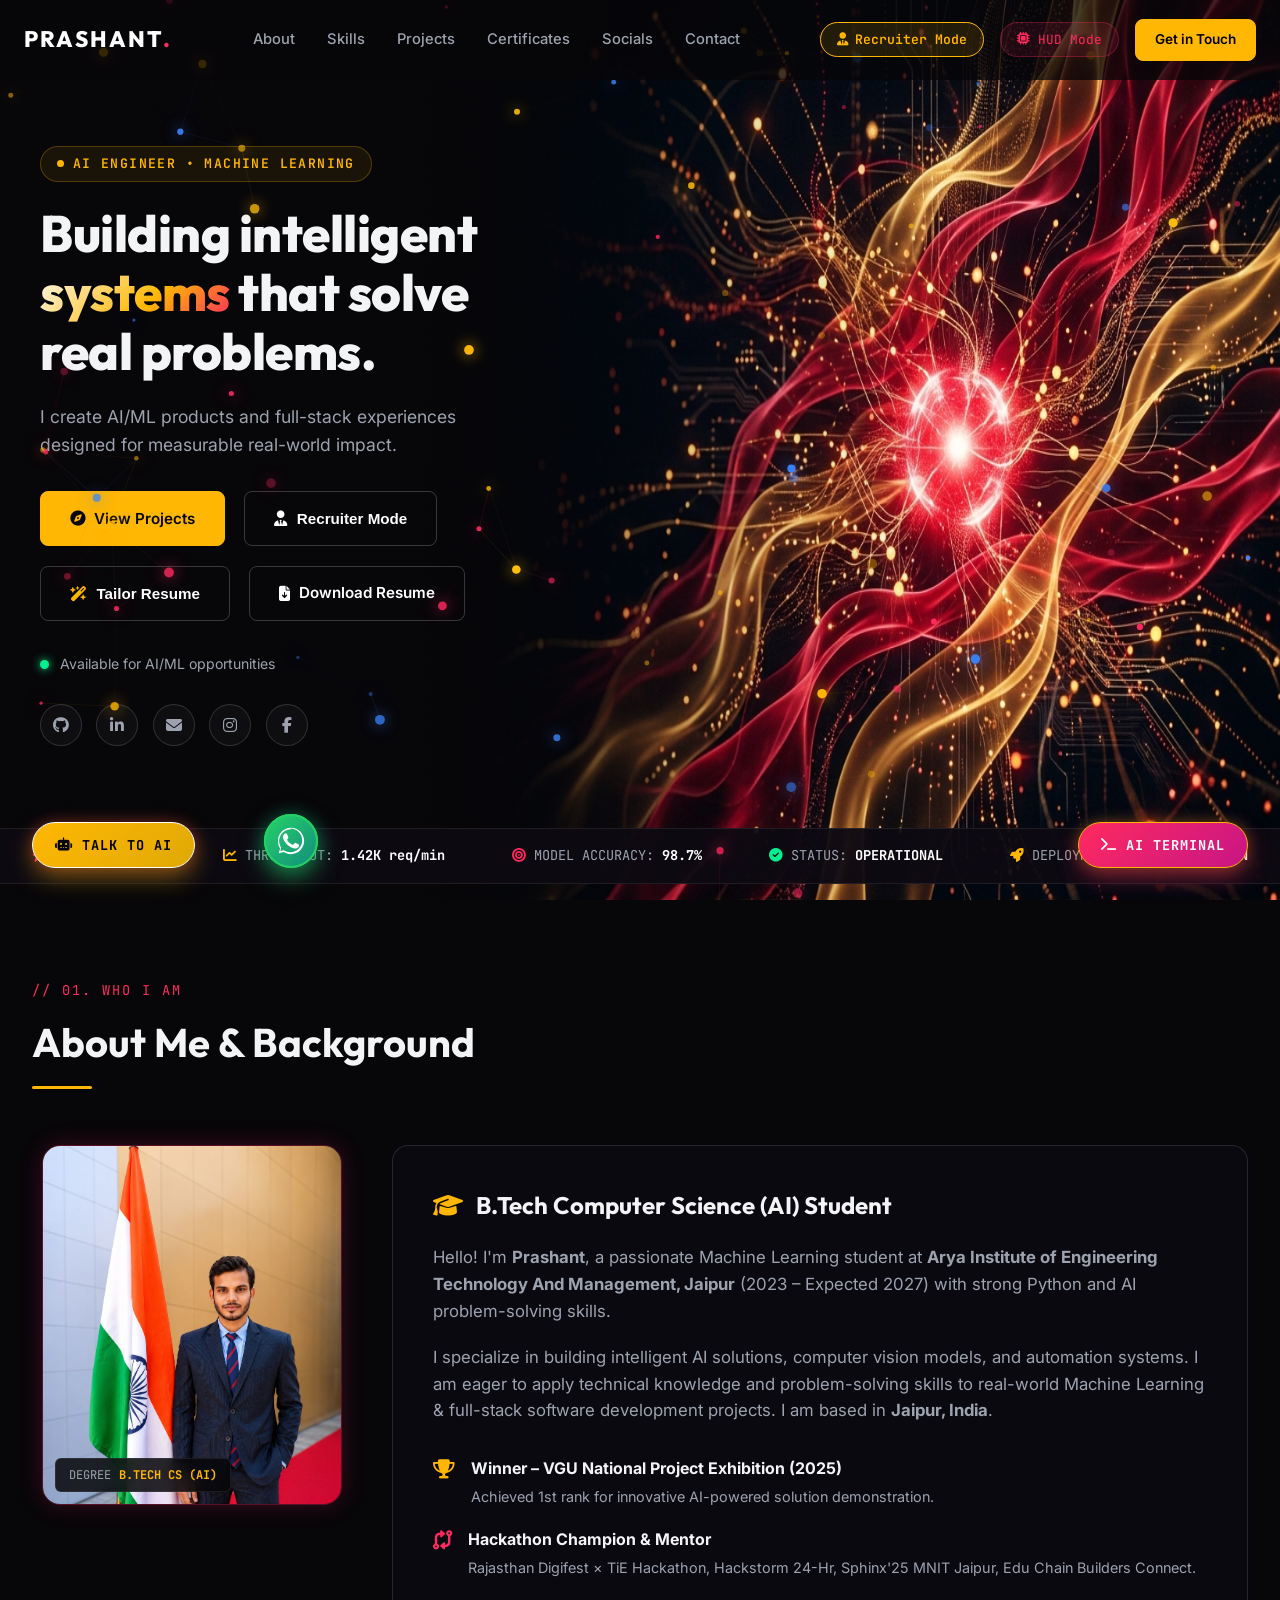
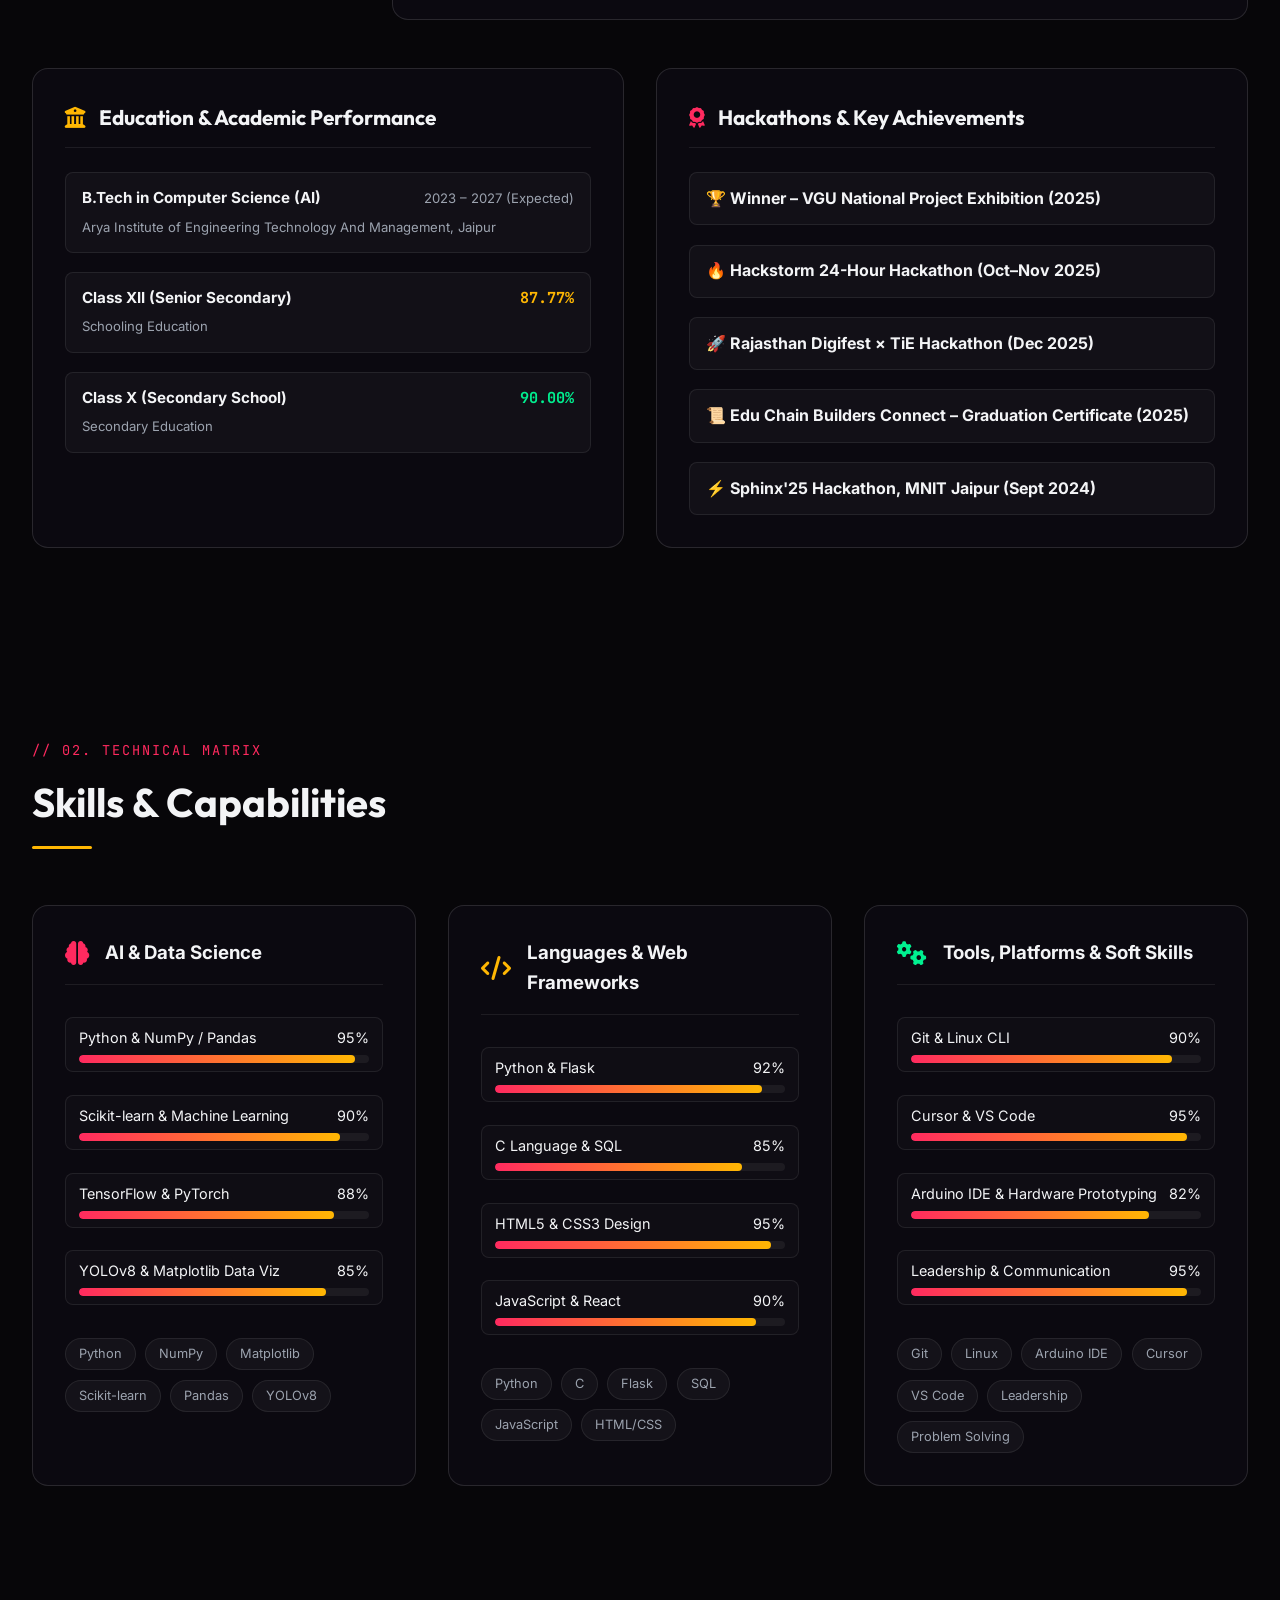
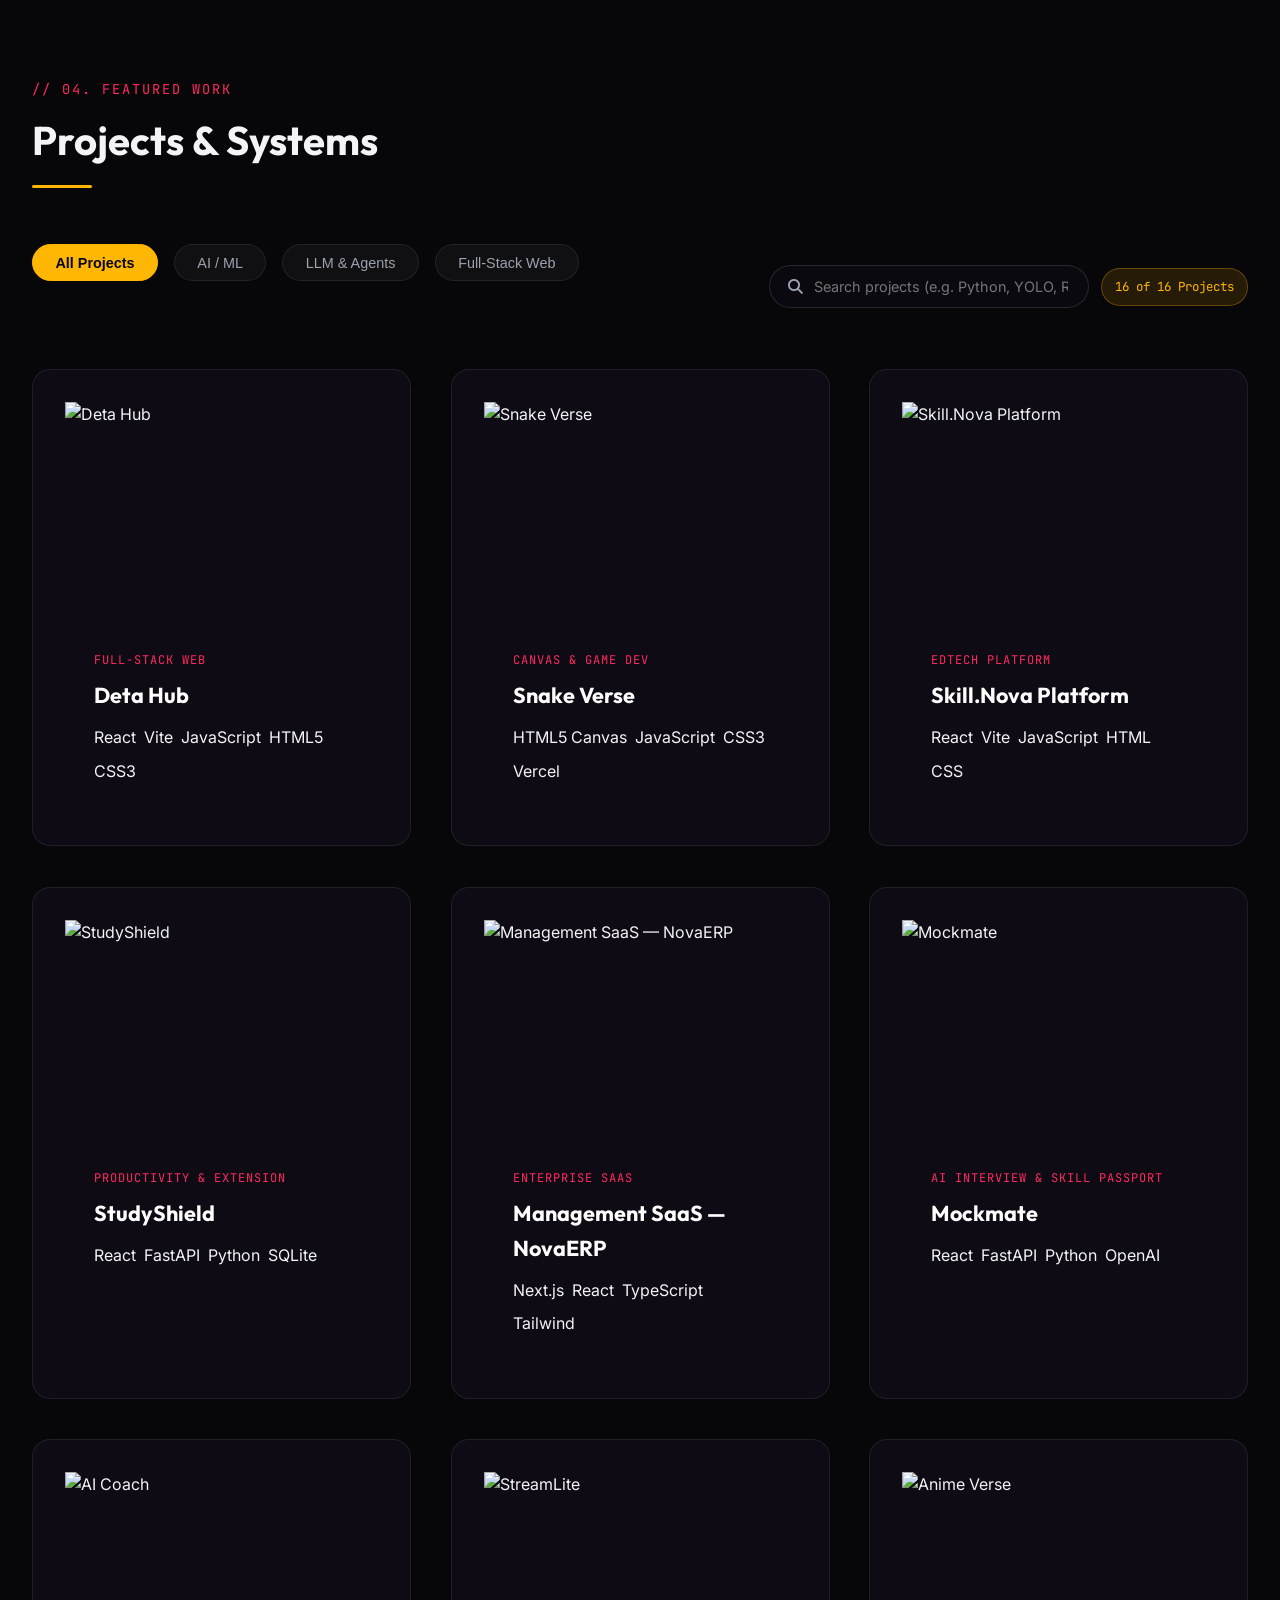
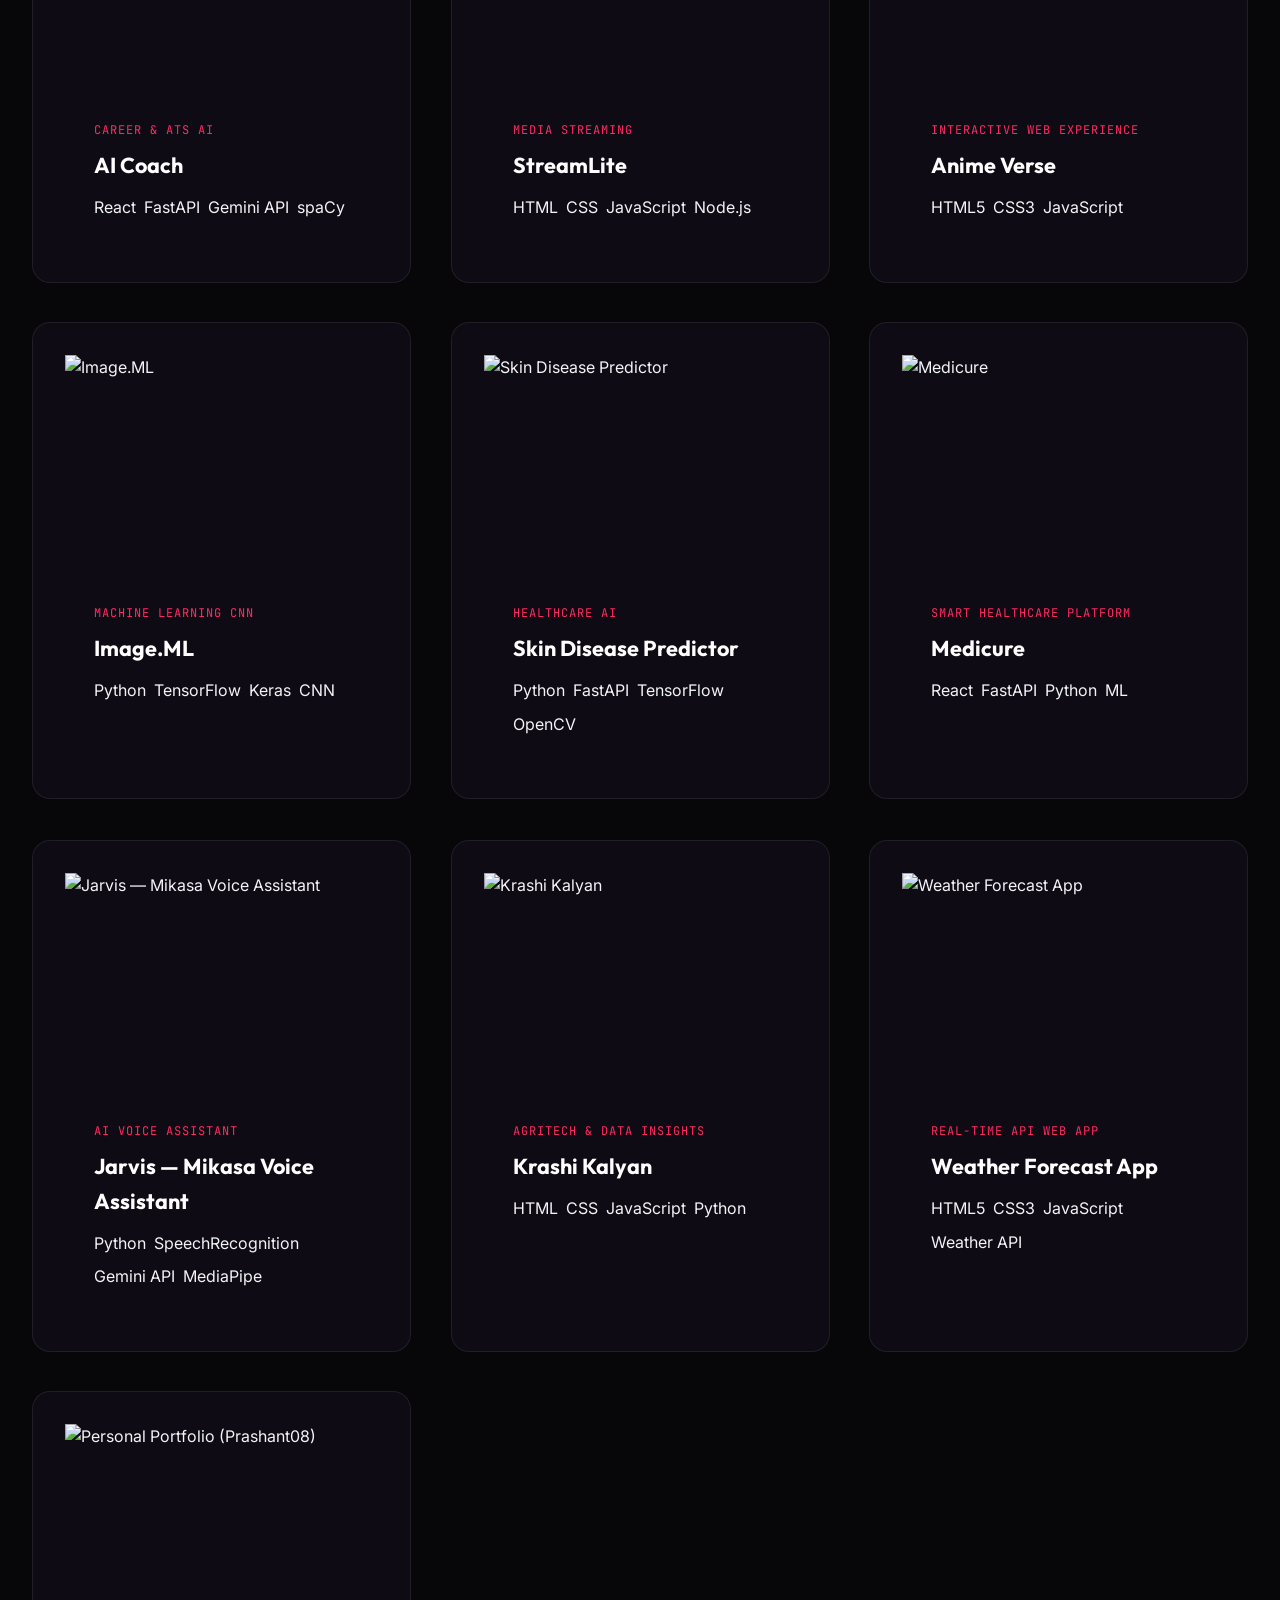
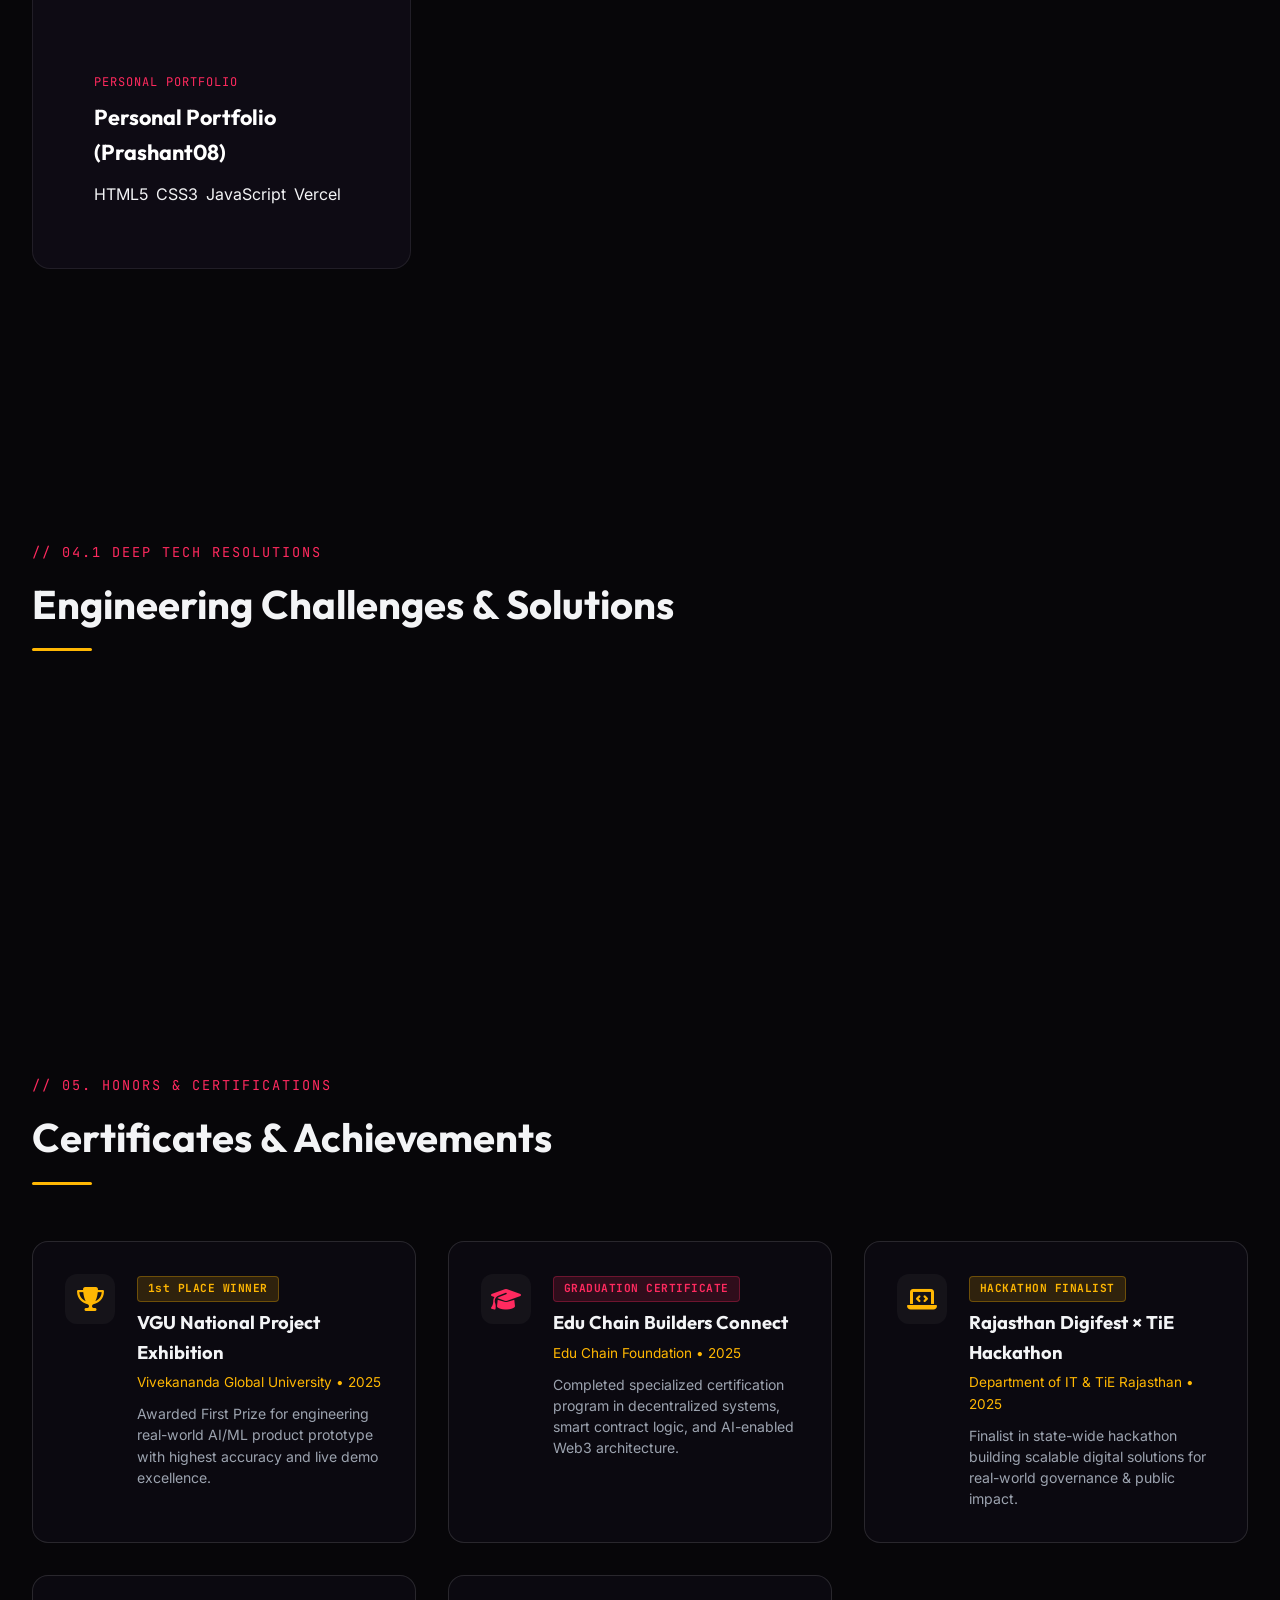
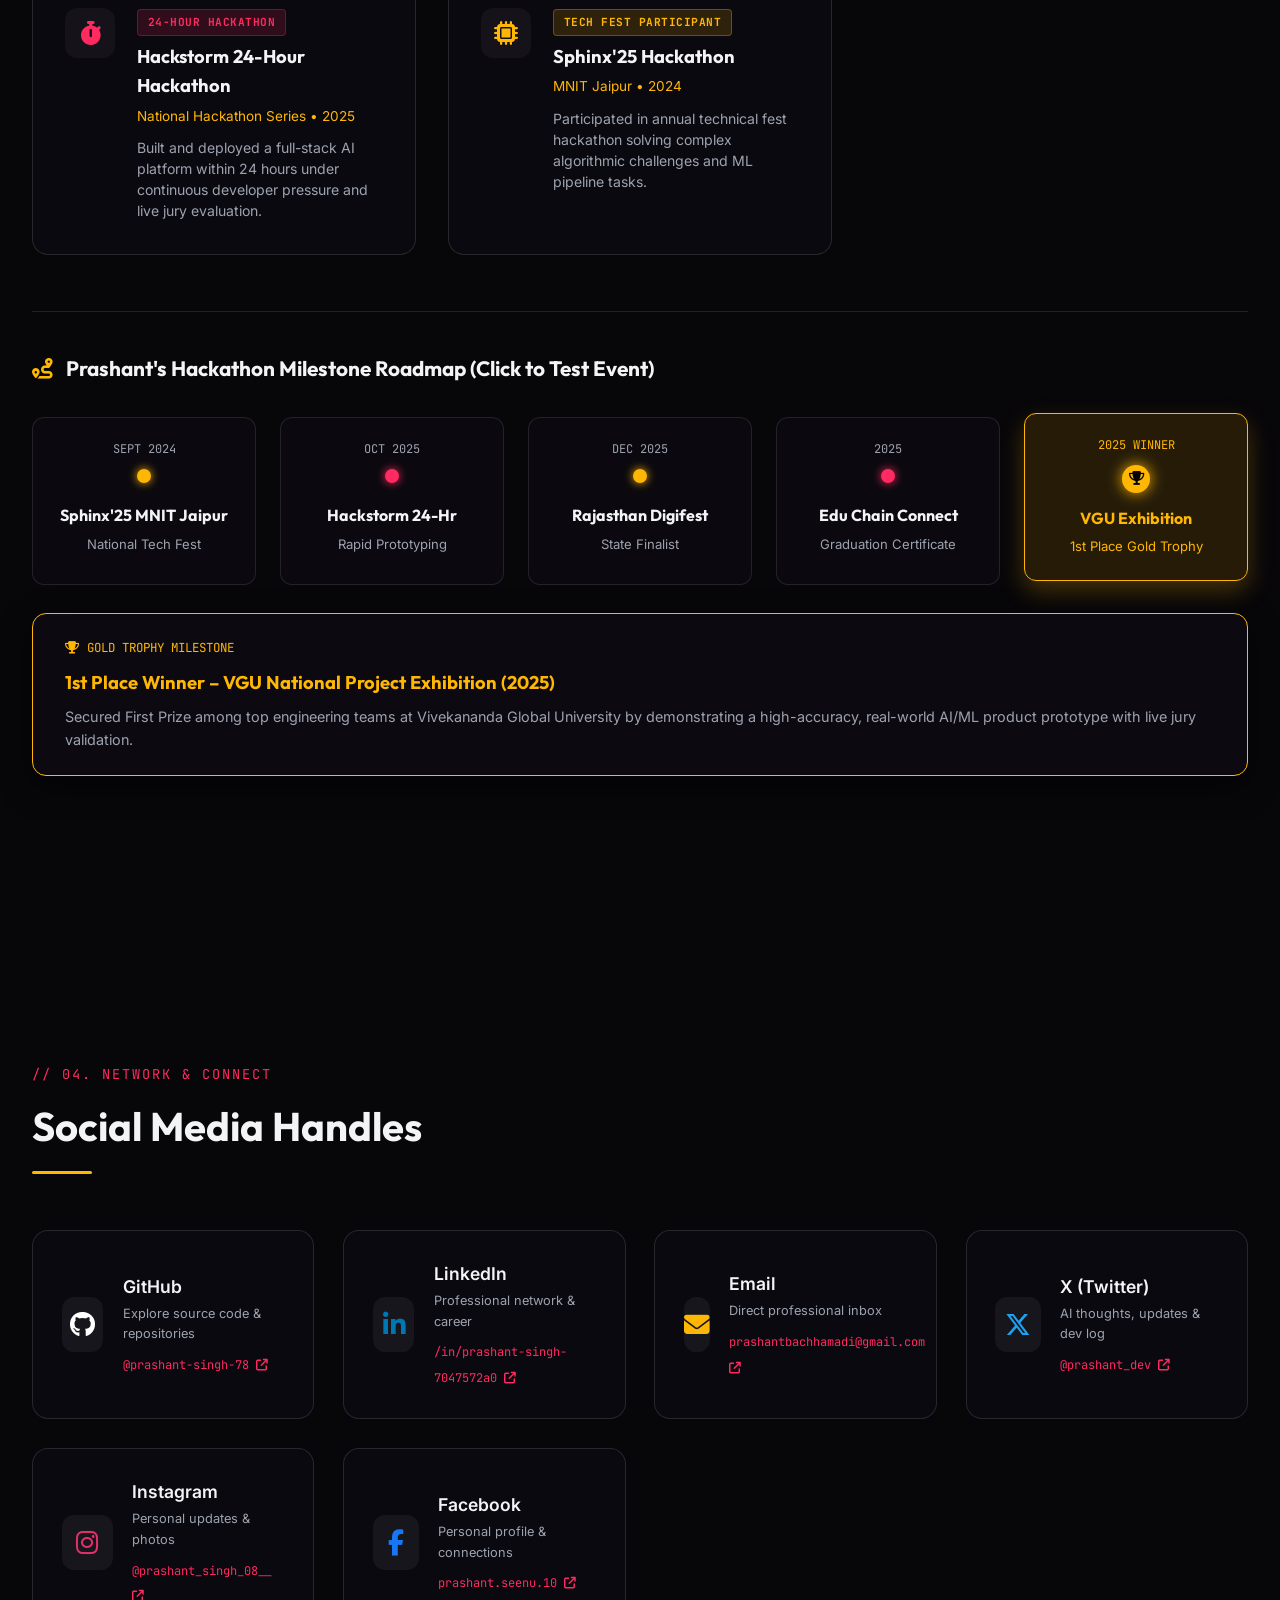
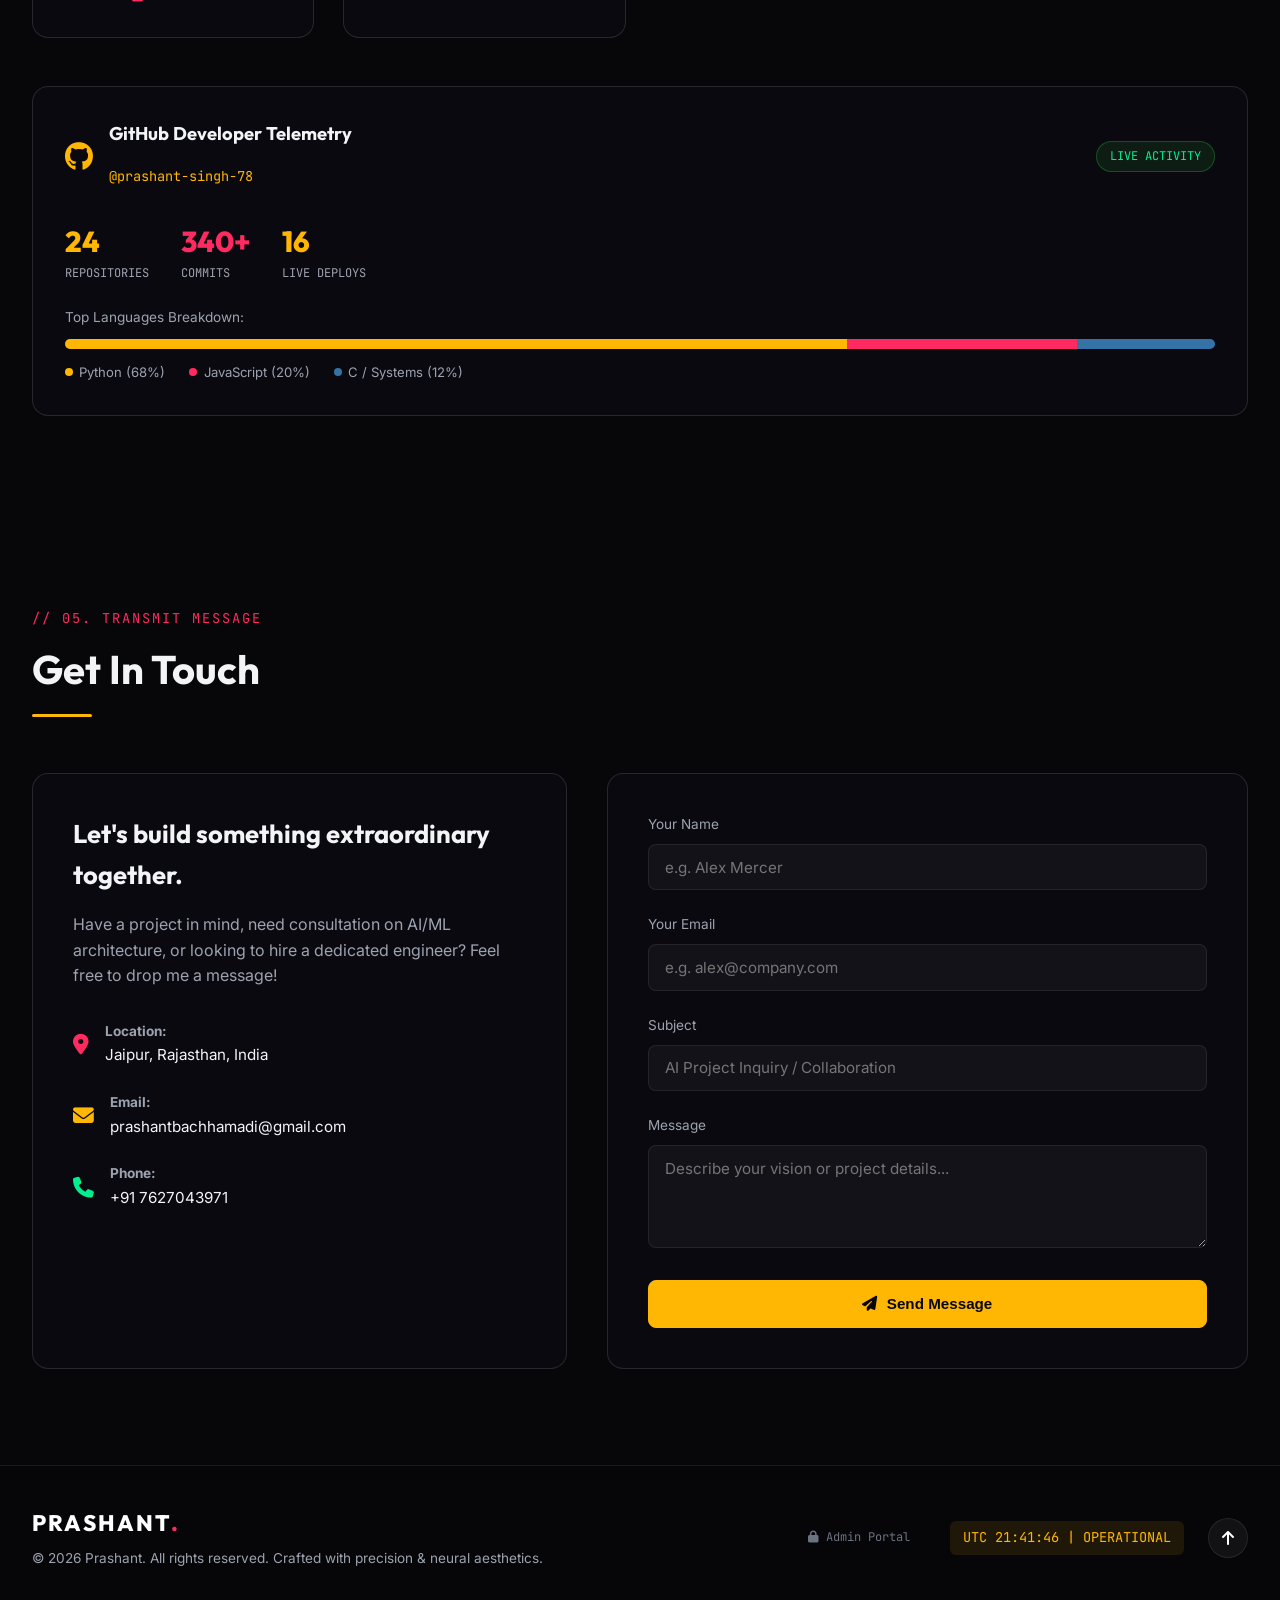
==== index.html @ 3cba3956 "docs: update Recruiter Mode disclaimer notice text to professional English" ====
<!DOCTYPE html>
<html lang="en">
<head>
    <meta charset="UTF-8">
    <meta name="viewport" content="width=device-width, initial-scale=1.0">
    <title>PRASHANT. | AI Engineer & Machine Learning Portfolio</title>
    <meta name="description" content="Portfolio of Prashant - AI Engineer and Machine Learning Specialist building intelligent systems, full-stack experiences, and real-world AI applications.">
    
    <!-- Google Fonts -->
    <link rel="preconnect" href="https://fonts.googleapis.com">
    <link rel="preconnect" href="https://fonts.gstatic.com" crossorigin>
    <link href="https://fonts.googleapis.com/css2?family=Inter:wght@300;400;500;600;700&family=JetBrains+Mono:wght@400;500;600;700&family=Outfit:wght@400;500;600;700;800;900&display=swap" rel="stylesheet">
    
    <!-- FontAwesome Icons -->
    <link rel="stylesheet" href="https://cdnjs.cloudflare.com/ajax/libs/font-awesome/6.5.1/css/all.min.css">
    
    <!-- Stylesheet -->
    <link rel="stylesheet" href="style.css">

    <!-- EmailJS Official Browser SDK -->
    <script type="text/javascript" src="https://cdn.jsdelivr.net/npm/@emailjs/browser@4/dist/email.min.js"></script>
    <script type="text/javascript">
        (function() {
            if (typeof emailjs !== 'undefined') {
                emailjs.init({
                    publicKey: "HuWlWN7_jhAeT9u2a",
                });
            }
        })();
    </script>
</head>
<body class="theme-neural">
    <!-- Interactive Background Canvas -->
    <canvas id="neuralCanvas"></canvas>

    <!-- Sci-Fi HUD Overlay Grid (Toggleable) -->
    <div class="hud-grid-overlay" id="hudOverlay"></div>

    <!-- Navigation Bar -->
    <header class="navbar" id="navbar">
        <div class="nav-container">
            <a href="#hero" class="logo">PRASHANT<span class="logo-dot">.</span></a>
            
            <nav class="nav-menu" id="navMenu">
                <a href="#about" class="nav-link">About</a>
                <a href="#skills" class="nav-link">Skills</a>
                <a href="#projects" class="nav-link">Projects</a>
                <a href="#certificates" class="nav-link">Certificates</a>
                <a href="#socials" class="nav-link">Socials</a>
                <a href="#contact" class="nav-link">Contact</a>
            </nav>

            <div class="nav-actions">
                <button class="p2-recruiter-toggle-btn" id="p2NavRecruiterBtn" onclick="p2ToggleRecruiterMode()" title="Toggle Recruiter Mode Briefing">
                    <i class="fa-solid fa-user-tie"></i>
                    <span id="p2NavRecruiterText">Recruiter Mode</span>
                </button>
                <button class="hud-toggle-btn" id="hudToggleBtn" title="Toggle Sci-Fi HUD Mode">
                    <i class="fa-solid fa-microchip"></i>
                    <span class="hud-btn-text">HUD Mode</span>
                </button>
                <a href="#contact" class="btn-primary-sm">Get in Touch</a>
                <button class="mobile-toggle" id="mobileToggle" aria-label="Toggle Navigation">
                    <i class="fa-solid fa-bars"></i>
                </button>
            </div>
        </div>
    </header>

    <!-- Main Content Container -->
    <main>
        <!-- Hero Section -->
        <section class="hero-section" id="hero">
            <div class="hero-container">
                <!-- Clean Text Block, Buttons, Status & Socials -->
                <div class="hero-content">
                    <div class="hero-subtitle-badge">
                        <span class="badge-dot"></span>
                        <span class="hero-subtitle">AI ENGINEER • MACHINE LEARNING</span>
                    </div>

                    <h1 class="hero-title">
                        Building intelligent <span class="gradient-text">systems</span> that solve real problems.
                    </h1>

                    <p class="hero-description">
                        I create AI/ML products and full-stack experiences designed for measurable real-world impact.
                    </p>

                    <div class="hero-buttons">
                        <a href="#projects" class="btn btn-gold">
                            <i class="fa-solid fa-compass"></i> View Projects
                        </a>
                        <button type="button" class="btn btn-outline p2-hero-recruiter-btn" onclick="p2ToggleRecruiterMode()">
                            <i class="fa-solid fa-user-tie"></i> Recruiter Mode
                        </button>
                        <button type="button" class="btn btn-outline" onclick="p2OpenResumeCustomizer()" title="Tailor Resume for specific job roles">
                            <i class="fa-solid fa-wand-magic-sparkles text-gold"></i> Tailor Resume
                        </button>
                        <a href="assets/resume.pdf" target="_blank" download class="btn btn-outline">
                            <i class="fa-solid fa-file-arrow-down"></i> Download Resume
                        </a>
                    </div>

                    <div class="status-indicator">
                        <span class="pulse-dot"></span>
                        <span class="status-text">Available for AI/ML opportunities</span>
                    </div>

                    <!-- Hero Social Icons -->
                    <div class="hero-socials">
                        <a href="https://github.com/prashant-singh-78" target="_blank" class="social-icon-circle" title="GitHub">
                            <i class="fa-brands fa-github"></i>
                        </a>
                        <a href="https://linkedin.com/in/prashant-singh-7047572a0" target="_blank" class="social-icon-circle" title="LinkedIn">
                            <i class="fa-brands fa-linkedin-in"></i>
                        </a>
                        <a href="mailto:prashantbachhamadi@gmail.com" class="social-icon-circle" title="Email">
                            <i class="fa-solid fa-envelope"></i>
                        </a>
                        <a href="https://www.instagram.com/prashant_singh_08__/" target="_blank" class="social-icon-circle" title="Instagram">
                            <i class="fa-brands fa-instagram"></i>
                        </a>
                        <a href="https://www.facebook.com/prashant.seenu.10" target="_blank" class="social-icon-circle" title="Facebook">
                            <i class="fa-brands fa-facebook-f"></i>
                        </a>
                    </div>
                </div>

                <!-- Unblocked Visual Area -->
                <div class="hero-visual-space"></div>
            </div>
        </section>

        <!-- Recruiter Mode Executive Briefing Banner (Feature 1) -->
        <div id="p2RecruiterHeroBanner" class="p2-recruiter-banner glass-panel" style="display: none;">
            <div class="p2-rec-banner-header">
                <div class="p2-rec-badge">
                    <span class="pulse-dot"></span> RECRUITER SUMMARY BRIEFING MODE
                </div>
                <button class="p2-btn-exit-recruiter" onclick="p2ToggleRecruiterMode()">
                    <i class="fa-solid fa-xmark"></i> Exit Recruiter Mode
                </button>
            </div>

            <div class="p2-rec-banner-grid">
                <div class="p2-rec-col-main">
                    <h2 class="p2-rec-title">Executive Candidate Briefing</h2>
                    <p class="p2-rec-intro">AI Engineer & Full-Stack Developer specializing in Machine Learning, Computer Vision, and high-impact web applications. Proven track record winning national project exhibitions and hackathons with production-ready AI solutions.</p>
                    
                    <div class="p2-rec-status">
                        <i class="fa-solid fa-circle-check text-green"></i>
                        <span>Status: <strong>Available for Full-Time AI/ML & Engineering Roles</strong></span>
                    </div>

                    <div class="p2-rec-skills-wrapper">
                        <h4>Core Skill Highlights</h4>
                        <div class="p2-pills-row">
                            <span class="p2-pill">Python & Flask</span>
                            <span class="p2-pill">TensorFlow & PyTorch</span>
                            <span class="p2-pill">YOLOv8 Computer Vision</span>
                            <span class="p2-pill">Scikit-learn & ML Pipelines</span>
                            <span class="p2-pill">React & Next.js</span>
                            <span class="p2-pill">SQL & Database Design</span>
                            <span class="p2-pill">Git & Linux CLI</span>
                            <span class="p2-pill">REST APIs & Cloud Deployment</span>
                        </div>
                    </div>

                    <div class="p2-rec-actions">
                        <button type="button" class="btn btn-gold" onclick="p2OpenResumeCustomizer()">
                            <i class="fa-solid fa-wand-magic-sparkles"></i> Tailor Resume
                        </button>
                        <a href="assets/resume.pdf" target="_blank" download class="btn btn-outline">
                            <i class="fa-solid fa-file-arrow-down"></i> Download Master PDF
                        </a>
                        <a href="#contact" class="btn btn-outline" onclick="p2ToggleRecruiterMode()">
                            <i class="fa-solid fa-paper-plane"></i> Contact / Hire Me
                        </a>
                    </div>
                </div>

                <div class="p2-rec-col-side">
                    <h4>Major Milestones & Achievements</h4>
                    <div class="p2-rec-achievements-list">
                        <div class="p2-rec-achieve-item">
                            <i class="fa-solid fa-trophy text-gold"></i>
                            <div>
                                <strong>1st Rank Winner – VGU National Exhibition (2025)</strong>
                                <p>Demonstrated accurate, real-world AI/ML product prototype with live jury validation.</p>
                            </div>
                        </div>
                        <div class="p2-rec-achieve-item">
                            <i class="fa-solid fa-award text-gold"></i>
                            <div>
                                <strong>Finalist – Rajasthan Digifest × TiE Hackathon (2025)</strong>
                                <p>Recognized among top state-wide engineering teams for building scalable digital solutions.</p>
                            </div>
                        </div>
                        <div class="p2-rec-achieve-item">
                            <i class="fa-solid fa-stopwatch text-crimson"></i>
                            <div>
                                <strong>Champion – Hackstorm 24-Hour National Hackathon (2025)</strong>
                                <p>Built and deployed a full-stack AI platform within 24 hours under live evaluation.</p>
                            </div>
                        </div>
                    </div>
                </div>
            </div>
        </div>

        <!-- Sci-Fi HUD Telemetry Bar -->
        <section class="hud-telemetry-bar">
            <div class="telemetry-wrapper">
                <div class="tel-item">
                    <i class="fa-solid fa-bolt text-crimson"></i>
                    <span class="t-label">LATENCY:</span>
                    <span class="t-value">18ms</span>
                </div>
                <div class="tel-item">
                    <i class="fa-solid fa-chart-line text-gold"></i>
                    <span class="t-label">THROUGHPUT:</span>
                    <span class="t-value">1.42K req/min</span>
                </div>
                <div class="tel-item">
                    <i class="fa-solid fa-bullseye text-crimson"></i>
                    <span class="t-label">MODEL ACCURACY:</span>
                    <span class="t-value">98.7%</span>
                </div>
                <div class="tel-item">
                    <i class="fa-solid fa-circle-check text-green"></i>
                    <span class="t-label">STATUS:</span>
                    <span class="t-value">OPERATIONAL</span>
                </div>
                <div class="tel-item">
                    <i class="fa-solid fa-rocket text-gold"></i>
                    <span class="t-label">DEPLOYMENTS:</span>
                    <span class="t-value">15+ PRODUCTION</span>
                </div>
            </div>
        </section>

        <!-- About Section -->
        <section class="about-section" id="about">
            <div class="section-container">
                <div class="section-header">
                    <span class="section-subtitle">// 01. WHO I AM</span>
                    <h2 class="section-title">About Me & Background</h2>
                    <div class="title-line"></div>
                </div>

                <div class="about-grid">
                    <!-- Profile Photo Card in About Section -->
                    <div class="about-profile-card">
                        <div class="profile-frame">
                            <img src="assets/profile.jpg" alt="Prashant Profile" class="profile-img" id="userProfileImg">
                            <div class="profile-hud-tag">
                                <span class="hud-label">DEGREE</span>
                                <span class="hud-val">B.TECH CS (AI)</span>
                            </div>
                        </div>
                    </div>

                    <div class="about-card glass-panel">
                        <div class="card-corner corner-tl"></div>
                        <div class="card-corner corner-br"></div>
                        <h3 class="about-heading"><i class="fa-solid fa-graduation-cap text-gold"></i> B.Tech Computer Science (AI) Student</h3>
                        <p class="about-text">
                            Hello! I'm <strong>Prashant</strong>, a passionate Machine Learning student at <strong>Arya Institute of Engineering Technology And Management, Jaipur</strong> (2023 – Expected 2027) with strong Python and AI problem-solving skills.
                        </p>
                        <p class="about-text">
                            I specialize in building intelligent AI solutions, computer vision models, and automation systems. I am eager to apply technical knowledge and problem-solving skills to real-world Machine Learning & full-stack software development projects. I am based in <strong>Jaipur, India</strong>.
                        </p>
                        
                        <div class="about-highlights">
                            <div class="h-item">
                                <i class="fa-solid fa-trophy text-gold"></i>
                                <div>
                                    <h4>Winner – VGU National Project Exhibition (2025)</h4>
                                    <p>Achieved 1st rank for innovative AI-powered solution demonstration.</p>
                                </div>
                            </div>
                            <div class="h-item">
                                <i class="fa-solid fa-code-compare text-crimson"></i>
                                <div>
                                    <h4>Hackathon Champion & Mentor</h4>
                                    <p>Rajasthan Digifest × TiE Hackathon, Hackstorm 24-Hr, Sphinx'25 MNIT Jaipur, Edu Chain Builders Connect.</p>
                                </div>
                            </div>
                        </div>
                    </div>
                </div>

                <!-- Education & Certificates Timeline Grid -->
                <div class="resume-matrix-grid">
                    <!-- Education Box -->
                    <div class="matrix-card glass-panel">
                        <h3 class="matrix-title"><i class="fa-solid fa-university text-gold"></i> Education & Academic Performance</h3>
                        <div class="matrix-list">
                            <div class="matrix-item">
                                <div class="m-header">
                                    <strong>B.Tech in Computer Science (AI)</strong>
                                    <span class="m-date">2023 – 2027 (Expected)</span>
                                </div>
                                <span class="m-sub">Arya Institute of Engineering Technology And Management, Jaipur</span>
                            </div>
                            <div class="matrix-item">
                                <div class="m-header">
                                    <strong>Class XII (Senior Secondary)</strong>
                                    <span class="m-score text-gold">87.77%</span>
                                </div>
                                <span class="m-sub">Schooling Education</span>
                            </div>
                            <div class="matrix-item">
                                <div class="m-header">
                                    <strong>Class X (Secondary School)</strong>
                                    <span class="m-score text-green">90.00%</span>
                                </div>
                                <span class="m-sub">Secondary Education</span>
                            </div>
                        </div>
                    </div>

                    <!-- Achievements & Experience Box -->
                    <div class="matrix-card glass-panel">
                        <h3 class="matrix-title"><i class="fa-solid fa-award text-crimson"></i> Hackathons & Key Achievements</h3>
                        <div class="matrix-list">
                            <div class="matrix-item">
                                <strong>🏆 Winner – VGU National Project Exhibition (2025)</strong>
                            </div>
                            <div class="matrix-item">
                                <strong>🔥 Hackstorm 24-Hour Hackathon (Oct–Nov 2025)</strong>
                            </div>
                            <div class="matrix-item">
                                <strong>🚀 Rajasthan Digifest × TiE Hackathon (Dec 2025)</strong>
                            </div>
                            <div class="matrix-item">
                                <strong>📜 Edu Chain Builders Connect – Graduation Certificate (2025)</strong>
                            </div>
                            <div class="matrix-item">
                                <strong>⚡ Sphinx'25 Hackathon, MNIT Jaipur (Sept 2024)</strong>
                            </div>
                        </div>
                    </div>
                </div>
            </div>
        </section>

        <!-- Skills Section -->
        <section class="skills-section" id="skills">
            <div class="section-container">
                <div class="section-header">
                    <span class="section-subtitle">// 02. TECHNICAL MATRIX</span>
                    <h2 class="section-title">Skills & Capabilities</h2>
                    <div class="title-line"></div>
                </div>

                <!-- Skill Categories -->
                <div class="skills-grid">
                    <!-- Category 1: AI & Data Science -->
                    <div class="skill-category-card glass-panel">
                        <div class="category-header">
                            <i class="fa-solid fa-brain skill-cat-icon text-crimson"></i>
                            <h3>AI & Data Science</h3>
                        </div>
                        
                        <div class="skill-items">
                            <div class="skill-item">
                                <div class="skill-info">
                                    <span>Python & NumPy / Pandas</span>
                                    <span>95%</span>
                                </div>
                                <div class="progress-bar-bg"><div class="progress-bar-fill" style="width: 95%;"></div></div>
                            </div>
                            <div class="skill-item">
                                <div class="skill-info">
                                    <span>Scikit-learn & Machine Learning</span>
                                    <span>90%</span>
                                </div>
                                <div class="progress-bar-bg"><div class="progress-bar-fill" style="width: 90%;"></div></div>
                            </div>
                            <div class="skill-item">
                                <div class="skill-info">
                                    <span>TensorFlow & PyTorch</span>
                                    <span>88%</span>
                                </div>
                                <div class="progress-bar-bg"><div class="progress-bar-fill" style="width: 88%;"></div></div>
                            </div>
                            <div class="skill-item">
                                <div class="skill-info">
                                    <span>YOLOv8 & Matplotlib Data Viz</span>
                                    <span>85%</span>
                                </div>
                                <div class="progress-bar-bg"><div class="progress-bar-fill" style="width: 85%;"></div></div>
                            </div>
                        </div>
                        
                        <div class="tech-pills">
                            <span class="pill">Python</span>
                            <span class="pill">NumPy</span>
                            <span class="pill">Matplotlib</span>
                            <span class="pill">Scikit-learn</span>
                            <span class="pill">Pandas</span>
                            <span class="pill">YOLOv8</span>
                        </div>
                    </div>

                    <!-- Category 2: Languages & Frameworks -->
                    <div class="skill-category-card glass-panel">
                        <div class="category-header">
                            <i class="fa-solid fa-code skill-cat-icon text-gold"></i>
                            <h3>Languages & Web Frameworks</h3>
                        </div>
                        
                        <div class="skill-items">
                            <div class="skill-item">
                                <div class="skill-info">
                                    <span>Python & Flask</span>
                                    <span>92%</span>
                                </div>
                                <div class="progress-bar-bg"><div class="progress-bar-fill" style="width: 92%;"></div></div>
                            </div>
                            <div class="skill-item">
                                <div class="skill-info">
                                    <span>C Language & SQL</span>
                                    <span>85%</span>
                                </div>
                                <div class="progress-bar-bg"><div class="progress-bar-fill" style="width: 85%;"></div></div>
                            </div>
                            <div class="skill-item">
                                <div class="skill-info">
                                    <span>HTML5 & CSS3 Design</span>
                                    <span>95%</span>
                                </div>
                                <div class="progress-bar-bg"><div class="progress-bar-fill" style="width: 95%;"></div></div>
                            </div>
                            <div class="skill-item">
                                <div class="skill-info">
                                    <span>JavaScript & React</span>
                                    <span>90%</span>
                                </div>
                                <div class="progress-bar-bg"><div class="progress-bar-fill" style="width: 90%;"></div></div>
                            </div>
                        </div>

                        <div class="tech-pills">
                            <span class="pill">Python</span>
                            <span class="pill">C</span>
                            <span class="pill">Flask</span>
                            <span class="pill">SQL</span>
                            <span class="pill">JavaScript</span>
                            <span class="pill">HTML/CSS</span>
                        </div>
                    </div>

                    <!-- Category 3: Tools, Platforms & Soft Skills -->
                    <div class="skill-category-card glass-panel">
                        <div class="category-header">
                            <i class="fa-solid fa-gears skill-cat-icon text-green"></i>
                            <h3>Tools, Platforms & Soft Skills</h3>
                        </div>
                        
                        <div class="skill-items">
                            <div class="skill-item">
                                <div class="skill-info">
                                    <span>Git & Linux CLI</span>
                                    <span>90%</span>
                                </div>
                                <div class="progress-bar-bg"><div class="progress-bar-fill" style="width: 90%;"></div></div>
                            </div>
                            <div class="skill-item">
                                <div class="skill-info">
                                    <span>Cursor & VS Code</span>
                                    <span>95%</span>
                                </div>
                                <div class="progress-bar-bg"><div class="progress-bar-fill" style="width: 95%;"></div></div>
                            </div>
                            <div class="skill-item">
                                <div class="skill-info">
                                    <span>Arduino IDE & Hardware Prototyping</span>
                                    <span>82%</span>
                                </div>
                                <div class="progress-bar-bg"><div class="progress-bar-fill" style="width: 82%;"></div></div>
                            </div>
                            <div class="skill-item">
                                <div class="skill-info">
                                    <span>Leadership & Communication</span>
                                    <span>95%</span>
                                </div>
                                <div class="progress-bar-bg"><div class="progress-bar-fill" style="width: 95%;"></div></div>
                            </div>
                        </div>

                        <div class="tech-pills">
                            <span class="pill">Git</span>
                            <span class="pill">Linux</span>
                            <span class="pill">Arduino IDE</span>
                            <span class="pill">Cursor</span>
                            <span class="pill">VS Code</span>
                            <span class="pill">Leadership</span>
                            <span class="pill">Problem Solving</span>
                        </div>
                    </div>
                </div>
            </div>
        </section>

        <!-- Projects Section (Dynamic with Hover Animations & Clickable Live Links) -->
        <section class="projects-section" id="projects">
            <div class="section-container">
                <div class="section-header">
                    <span class="section-subtitle">// 04. FEATURED WORK</span>
                    <h2 class="section-title">Projects & Systems</h2>
                    <div class="title-line"></div>
                </div>

                <!-- Filter Controls & Live Search Bar -->
                <div class="project-toolbar">
                    <div class="project-filters">
                        <button class="filter-btn active" data-filter="all" onclick="filterProjectCategory('all', this)">All Projects</button>
                        <button class="filter-btn" data-filter="ai" onclick="filterProjectCategory('ai', this)">AI / ML</button>
                        <button class="filter-btn" data-filter="llm" onclick="filterProjectCategory('llm', this)">LLM & Agents</button>
                        <button class="filter-btn" data-filter="web" onclick="filterProjectCategory('web', this)">Full-Stack Web</button>
                    </div>

                    <div class="project-search-container">
                        <div class="project-search-wrapper">
                            <i class="fa-solid fa-magnifying-glass search-icon"></i>
                            <input type="text" id="projectSearchInput" class="project-search-input" placeholder="Search projects (e.g. Python, YOLO, RAG)..." oninput="filterProjectSearch(this.value)">
                        </div>
                        <span class="search-count-badge" id="searchCountBadge">16 Projects</span>
                    </div>
                </div>

                <!-- Dynamic & Pre-rendered Projects Grid (100% Instant Visibility) -->
                <div class="projects-grid" id="projectsGrid">
                    <div class="project-card" data-id="1" data-category="web">
                        <div class="project-thumb-wrapper">
                            <img src="https://images.unsplash.com/photo-1555066931-4365d14bab8c?auto=format&fit=crop&w=800&q=80" alt="Deta Hub" class="project-img">
                            <div class="project-hover-overlay">
                                <p class="hover-desc">A modern full-stack web application built with clean architecture, interactive UI components, and fast deployment.</p>
                                <div class="project-actions">
                                    <a href="https://deta-hub.vercel.app" target="_blank" class="btn-card-action btn-live" onclick="event.stopPropagation();">
                                        <i class="fa-solid fa-arrow-up-right-from-square"></i> Live Demo
                                    </a>
                                    <a href="https://github.com/prashant-singh-78" target="_blank" class="btn-card-action btn-code" onclick="event.stopPropagation();">
                                        <i class="fa-brands fa-github"></i> Code
                                    </a>
                                </div>
                            </div>
                        </div>
                        <div class="project-details">
                            <span class="project-tag">FULL-STACK WEB</span>
                            <h3 class="project-title">Deta Hub</h3>
                            <div class="project-tech-stack"><span class="tech-pill">React</span><span class="tech-pill">Vite</span><span class="tech-pill">JavaScript</span><span class="tech-pill">HTML5</span><span class="tech-pill">CSS3</span></div>
                        </div>
                    </div>

                    <div class="project-card" data-id="2" data-category="web">
                        <div class="project-thumb-wrapper">
                            <img src="https://images.unsplash.com/photo-1618005182384-a83a8bd57fbe?auto=format&fit=crop&w=800&q=80" alt="Snake Verse" class="project-img">
                            <div class="project-hover-overlay">
                                <p class="hover-desc">Interactive web game featuring custom canvas rendering, smooth game loop mechanics, score tracking & sound FX.</p>
                                <div class="project-actions">
                                    <a href="https://snake-verse-five.vercel.app" target="_blank" class="btn-card-action btn-live" onclick="event.stopPropagation();">
                                        <i class="fa-solid fa-arrow-up-right-from-square"></i> Live Demo
                                    </a>
                                    <a href="https://github.com/prashant-singh-78" target="_blank" class="btn-card-action btn-code" onclick="event.stopPropagation();">
                                        <i class="fa-brands fa-github"></i> Code
                                    </a>
                                </div>
                            </div>
                        </div>
                        <div class="project-details">
                            <span class="project-tag">CANVAS & GAME DEV</span>
                            <h3 class="project-title">Snake Verse</h3>
                            <div class="project-tech-stack"><span class="tech-pill">HTML5 Canvas</span><span class="tech-pill">JavaScript</span><span class="tech-pill">CSS3</span><span class="tech-pill">Vercel</span></div>
                        </div>
                    </div>

                    <div class="project-card" data-id="3" data-category="web">
                        <div class="project-thumb-wrapper">
                            <img src="https://images.unsplash.com/photo-1501504905252-473c47e087f8?auto=format&fit=crop&w=800&q=80" alt="Skill.Nova Platform" class="project-img">
                            <div class="project-hover-overlay">
                                <p class="hover-desc">Responsive online learning platform featuring career-oriented courses, guided learning paths, and AI chatbot.</p>
                                <div class="project-actions">
                                    <a href="https://courses-plateform.vercel.app" target="_blank" class="btn-card-action btn-live" onclick="event.stopPropagation();">
                                        <i class="fa-solid fa-arrow-up-right-from-square"></i> Live Demo
                                    </a>
                                    <a href="https://github.com/prashant-singh-78" target="_blank" class="btn-card-action btn-code" onclick="event.stopPropagation();">
                                        <i class="fa-brands fa-github"></i> Code
                                    </a>
                                </div>
                            </div>
                        </div>
                        <div class="project-details">
                            <span class="project-tag">EDTECH PLATFORM</span>
                            <h3 class="project-title">Skill.Nova Platform</h3>
                            <div class="project-tech-stack"><span class="tech-pill">React</span><span class="tech-pill">Vite</span><span class="tech-pill">JavaScript</span><span class="tech-pill">HTML</span><span class="tech-pill">CSS</span></div>
                        </div>
                    </div>

                    <div class="project-card" data-id="4" data-category="web">
                        <div class="project-thumb-wrapper">
                            <img src="https://images.unsplash.com/photo-1434030216411-0b793f4b4173?auto=format&fit=crop&w=800&q=80" alt="StudyShield" class="project-img">
                            <div class="project-hover-overlay">
                                <p class="hover-desc">Student productivity platform blocking distracting websites, YouTube Study Mode, focus streaks & leaderboards.</p>
                                <div class="project-actions">
                                    <a href="https://github.com/prashant-singh-78/SWD.git" target="_blank" class="btn-card-action btn-live" onclick="event.stopPropagation();">
                                        <i class="fa-solid fa-arrow-up-right-from-square"></i> Live Demo
                                    </a>
                                    <a href="https://github.com/prashant-singh-78/SWD.git" target="_blank" class="btn-card-action btn-code" onclick="event.stopPropagation();">
                                        <i class="fa-brands fa-github"></i> Code
                                    </a>
                                </div>
                            </div>
                        </div>
                        <div class="project-details">
                            <span class="project-tag">PRODUCTIVITY & EXTENSION</span>
                            <h3 class="project-title">StudyShield</h3>
                            <div class="project-tech-stack"><span class="tech-pill">React</span><span class="tech-pill">FastAPI</span><span class="tech-pill">Python</span><span class="tech-pill">SQLite</span></div>
                        </div>
                    </div>

                    <div class="project-card" data-id="5" data-category="web">
                        <div class="project-thumb-wrapper">
                            <img src="https://images.unsplash.com/photo-1460925895917-afdab827c52f?auto=format&fit=crop&w=800&q=80" alt="Management SaaS — NovaERP" class="project-img">
                            <div class="project-hover-overlay">
                                <p class="hover-desc">Company management platform combining HR operations, attendance, payroll, CRM, inventory & role-based dashboards.</p>
                                <div class="project-actions">
                                    <a href="https://management-saa-s-six.vercel.app" target="_blank" class="btn-card-action btn-live" onclick="event.stopPropagation();">
                                        <i class="fa-solid fa-arrow-up-right-from-square"></i> Live Demo
                                    </a>
                                    <a href="https://github.com/prashant-singh-78" target="_blank" class="btn-card-action btn-code" onclick="event.stopPropagation();">
                                        <i class="fa-brands fa-github"></i> Code
                                    </a>
                                </div>
                            </div>
                        </div>
                        <div class="project-details">
                            <span class="project-tag">ENTERPRISE SAAS</span>
                            <h3 class="project-title">Management SaaS — NovaERP</h3>
                            <div class="project-tech-stack"><span class="tech-pill">Next.js</span><span class="tech-pill">React</span><span class="tech-pill">TypeScript</span><span class="tech-pill">Tailwind</span></div>
                        </div>
                    </div>

                    <div class="project-card" data-id="6" data-category="llm">
                        <div class="project-thumb-wrapper">
                            <img src="https://images.unsplash.com/photo-1573496359142-b8d87734a5a2?auto=format&fit=crop&w=800&q=80" alt="Mockmate" class="project-img">
                            <div class="project-hover-overlay">
                                <p class="hover-desc">AI-powered interview preparation & skill-verification platform with resume analysis & technical viva assessments.</p>
                                <div class="project-actions">
                                    <a href="https://mockmate-sandy.vercel.app" target="_blank" class="btn-card-action btn-live" onclick="event.stopPropagation();">
                                        <i class="fa-solid fa-arrow-up-right-from-square"></i> Live Demo
                                    </a>
                                    <a href="https://github.com/prashant-singh-78" target="_blank" class="btn-card-action btn-code" onclick="event.stopPropagation();">
                                        <i class="fa-brands fa-github"></i> Code
                                    </a>
                                </div>
                            </div>
                        </div>
                        <div class="project-details">
                            <span class="project-tag">AI INTERVIEW & SKILL PASSPORT</span>
                            <h3 class="project-title">Mockmate</h3>
                            <div class="project-tech-stack"><span class="tech-pill">React</span><span class="tech-pill">FastAPI</span><span class="tech-pill">Python</span><span class="tech-pill">OpenAI</span></div>
                        </div>
                    </div>

                    <div class="project-card" data-id="7" data-category="llm">
                        <div class="project-thumb-wrapper">
                            <img src="https://images.unsplash.com/photo-1516321318423-f06f85e504b3?auto=format&fit=crop&w=800&q=80" alt="AI Coach" class="project-img">
                            <div class="project-hover-overlay">
                                <p class="hover-desc">Intelligent career preparation platform with ATS resume scoring, job matching & Gemini AI interview practice.</p>
                                <div class="project-actions">
                                    <a href="https://ai-coach-ochre-pi.vercel.app" target="_blank" class="btn-card-action btn-live" onclick="event.stopPropagation();">
                                        <i class="fa-solid fa-arrow-up-right-from-square"></i> Live Demo
                                    </a>
                                    <a href="https://github.com/prashant-singh-78" target="_blank" class="btn-card-action btn-code" onclick="event.stopPropagation();">
                                        <i class="fa-brands fa-github"></i> Code
                                    </a>
                                </div>
                            </div>
                        </div>
                        <div class="project-details">
                            <span class="project-tag">CAREER & ATS AI</span>
                            <h3 class="project-title">AI Coach</h3>
                            <div class="project-tech-stack"><span class="tech-pill">React</span><span class="tech-pill">FastAPI</span><span class="tech-pill">Gemini API</span><span class="tech-pill">spaCy</span></div>
                        </div>
                    </div>

                    <div class="project-card" data-id="8" data-category="web">
                        <div class="project-thumb-wrapper">
                            <img src="https://images.unsplash.com/photo-1574375927938-d5a98e8ffe85?auto=format&fit=crop&w=800&q=80" alt="StreamLite" class="project-img">
                            <div class="project-hover-overlay">
                                <p class="hover-desc">Subscription-based video platform with user authentication, video uploading & admin management dashboard.</p>
                                <div class="project-actions">
                                    <a href="https://streamlite-vrvp.vercel.app/" target="_blank" class="btn-card-action btn-live" onclick="event.stopPropagation();">
                                        <i class="fa-solid fa-arrow-up-right-from-square"></i> Live Demo
                                    </a>
                                    <a href="https://github.com/prashant-singh-78" target="_blank" class="btn-card-action btn-code" onclick="event.stopPropagation();">
                                        <i class="fa-brands fa-github"></i> Code
                                    </a>
                                </div>
                            </div>
                        </div>
                        <div class="project-details">
                            <span class="project-tag">MEDIA STREAMING</span>
                            <h3 class="project-title">StreamLite</h3>
                            <div class="project-tech-stack"><span class="tech-pill">HTML</span><span class="tech-pill">CSS</span><span class="tech-pill">JavaScript</span><span class="tech-pill">Node.js</span></div>
                        </div>
                    </div>

                    <div class="project-card" data-id="9" data-category="web">
                        <div class="project-thumb-wrapper">
                            <img src="https://images.unsplash.com/photo-1578632767115-351597cf2477?auto=format&fit=crop&w=800&q=80" alt="Anime Verse" class="project-img">
                            <div class="project-hover-overlay">
                                <p class="hover-desc">Naruto-themed interactive website with character exploration, battle logs, quiz & animated visual elements.</p>
                                <div class="project-actions">
                                    <a href="https://prashant-singh-78.github.io/anime-verse/" target="_blank" class="btn-card-action btn-live" onclick="event.stopPropagation();">
                                        <i class="fa-solid fa-arrow-up-right-from-square"></i> Live Demo
                                    </a>
                                    <a href="https://github.com/prashant-singh-78/anime-verse" target="_blank" class="btn-card-action btn-code" onclick="event.stopPropagation();">
                                        <i class="fa-brands fa-github"></i> Code
                                    </a>
                                </div>
                            </div>
                        </div>
                        <div class="project-details">
                            <span class="project-tag">INTERACTIVE WEB EXPERIENCE</span>
                            <h3 class="project-title">Anime Verse</h3>
                            <div class="project-tech-stack"><span class="tech-pill">HTML5</span><span class="tech-pill">CSS3</span><span class="tech-pill">JavaScript</span></div>
                        </div>
                    </div>

                    <div class="project-card" data-id="10" data-category="ai">
                        <div class="project-thumb-wrapper">
                            <img src="https://images.unsplash.com/photo-1514888286974-6c03e2ca1dba?auto=format&fit=crop&w=800&q=80" alt="Image.ML" class="project-img">
                            <div class="project-hover-overlay">
                                <p class="hover-desc">Machine-learning image classification project trained on custom dataset to differentiate cat vs non-cat images.</p>
                                <div class="project-actions">
                                    <a href="https://github.com/prashant-singh-78/image.ml.git" target="_blank" class="btn-card-action btn-live" onclick="event.stopPropagation();">
                                        <i class="fa-solid fa-arrow-up-right-from-square"></i> Live Demo
                                    </a>
                                    <a href="https://github.com/prashant-singh-78/image.ml.git" target="_blank" class="btn-card-action btn-code" onclick="event.stopPropagation();">
                                        <i class="fa-brands fa-github"></i> Code
                                    </a>
                                </div>
                            </div>
                        </div>
                        <div class="project-details">
                            <span class="project-tag">MACHINE LEARNING CNN</span>
                            <h3 class="project-title">Image.ML</h3>
                            <div class="project-tech-stack"><span class="tech-pill">Python</span><span class="tech-pill">TensorFlow</span><span class="tech-pill">Keras</span><span class="tech-pill">CNN</span></div>
                        </div>
                    </div>

                    <div class="project-card" data-id="11" data-category="ai">
                        <div class="project-thumb-wrapper">
                            <img src="https://images.unsplash.com/photo-1584515979956-d9f6e5d09982?auto=format&fit=crop&w=800&q=80" alt="Skin Disease Predictor" class="project-img">
                            <div class="project-hover-overlay">
                                <p class="hover-desc">AI-based medical application analyzing uploaded skin images and predicting multi-class skin conditions.</p>
                                <div class="project-actions">
                                    <a href="https://github.com/prashant-singh-78/skin-desease.ml.git" target="_blank" class="btn-card-action btn-live" onclick="event.stopPropagation();">
                                        <i class="fa-solid fa-arrow-up-right-from-square"></i> Live Demo
                                    </a>
                                    <a href="https://github.com/prashant-singh-78/skin-desease.ml.git" target="_blank" class="btn-card-action btn-code" onclick="event.stopPropagation();">
                                        <i class="fa-brands fa-github"></i> Code
                                    </a>
                                </div>
                            </div>
                        </div>
                        <div class="project-details">
                            <span class="project-tag">HEALTHCARE AI</span>
                            <h3 class="project-title">Skin Disease Predictor</h3>
                            <div class="project-tech-stack"><span class="tech-pill">Python</span><span class="tech-pill">FastAPI</span><span class="tech-pill">TensorFlow</span><span class="tech-pill">OpenCV</span></div>
                        </div>
                    </div>

                    <div class="project-card" data-id="12" data-category="ai">
                        <div class="project-thumb-wrapper">
                            <img src="https://images.unsplash.com/photo-1532938911079-1b06ac7ceec7?auto=format&fit=crop&w=800&q=80" alt="Medicure" class="project-img">
                            <div class="project-hover-overlay">
                                <p class="hover-desc">Smart healthcare platform with patient/doctor registration, emergency ambulance support & ML disease info.</p>
                                <div class="project-actions">
                                    <a href="https://github.com/prashant-singh-78/medicure.git" target="_blank" class="btn-card-action btn-live" onclick="event.stopPropagation();">
                                        <i class="fa-solid fa-arrow-up-right-from-square"></i> Live Demo
                                    </a>
                                    <a href="https://github.com/prashant-singh-78/medicure.git" target="_blank" class="btn-card-action btn-code" onclick="event.stopPropagation();">
                                        <i class="fa-brands fa-github"></i> Code
                                    </a>
                                </div>
                            </div>
                        </div>
                        <div class="project-details">
                            <span class="project-tag">SMART HEALTHCARE PLATFORM</span>
                            <h3 class="project-title">Medicure</h3>
                            <div class="project-tech-stack"><span class="tech-pill">React</span><span class="tech-pill">FastAPI</span><span class="tech-pill">Python</span><span class="tech-pill">ML</span></div>
                        </div>
                    </div>

                    <div class="project-card" data-id="13" data-category="llm">
                        <div class="project-thumb-wrapper">
                            <img src="https://images.unsplash.com/photo-1589254065878-42c9da997008?auto=format&fit=crop&w=800&q=80" alt="Jarvis — Mikasa Voice Assistant" class="project-img">
                            <div class="project-hover-overlay">
                                <p class="hover-desc">Desktop voice assistant automating computer tasks with speech recognition, Gemini API & MediaPipe gesture control.</p>
                                <div class="project-actions">
                                    <a href="https://github.com/prashant-singh-78/jarvis.git" target="_blank" class="btn-card-action btn-live" onclick="event.stopPropagation();">
                                        <i class="fa-solid fa-arrow-up-right-from-square"></i> Live Demo
                                    </a>
                                    <a href="https://github.com/prashant-singh-78/jarvis.git" target="_blank" class="btn-card-action btn-code" onclick="event.stopPropagation();">
                                        <i class="fa-brands fa-github"></i> Code
                                    </a>
                                </div>
                            </div>
                        </div>
                        <div class="project-details">
                            <span class="project-tag">AI VOICE ASSISTANT</span>
                            <h3 class="project-title">Jarvis — Mikasa Voice Assistant</h3>
                            <div class="project-tech-stack"><span class="tech-pill">Python</span><span class="tech-pill">SpeechRecognition</span><span class="tech-pill">Gemini API</span><span class="tech-pill">MediaPipe</span></div>
                        </div>
                    </div>

                    <div class="project-card" data-id="14" data-category="ai">
                        <div class="project-thumb-wrapper">
                            <img src="https://images.unsplash.com/photo-1625246333195-78d9c38ad449?auto=format&fit=crop&w=800&q=80" alt="Krashi Kalyan" class="project-img">
                            <div class="project-hover-overlay">
                                <p class="hover-desc">Agriculture support platform providing soil analysis, crop recommendations, disease risk & market prices.</p>
                                <div class="project-actions">
                                    <a href="https://github.com/prashant-singh-78/krashi-kalyan.git" target="_blank" class="btn-card-action btn-live" onclick="event.stopPropagation();">
                                        <i class="fa-solid fa-arrow-up-right-from-square"></i> Live Demo
                                    </a>
                                    <a href="https://github.com/prashant-singh-78/krashi-kalyan.git" target="_blank" class="btn-card-action btn-code" onclick="event.stopPropagation();">
                                        <i class="fa-brands fa-github"></i> Code
                                    </a>
                                </div>
                            </div>
                        </div>
                        <div class="project-details">
                            <span class="project-tag">AGRITECH & DATA INSIGHTS</span>
                            <h3 class="project-title">Krashi Kalyan</h3>
                            <div class="project-tech-stack"><span class="tech-pill">HTML</span><span class="tech-pill">CSS</span><span class="tech-pill">JavaScript</span><span class="tech-pill">Python</span></div>
                        </div>
                    </div>

                    <div class="project-card" data-id="15" data-category="web">
                        <div class="project-thumb-wrapper">
                            <img src="https://images.unsplash.com/photo-1592210454359-9043f067919b?auto=format&fit=crop&w=800&q=80" alt="Weather Forecast App" class="project-img">
                            <div class="project-hover-overlay">
                                <p class="hover-desc">Real-time weather forecast application displaying live temperature, humidity & conditions for searched cities.</p>
                                <div class="project-actions">
                                    <a href="https://prashant-singh-78.github.io/weather-forecast/" target="_blank" class="btn-card-action btn-live" onclick="event.stopPropagation();">
                                        <i class="fa-solid fa-arrow-up-right-from-square"></i> Live Demo
                                    </a>
                                    <a href="https://github.com/prashant-singh-78/weather-forecast" target="_blank" class="btn-card-action btn-code" onclick="event.stopPropagation();">
                                        <i class="fa-brands fa-github"></i> Code
                                    </a>
                                </div>
                            </div>
                        </div>
                        <div class="project-details">
                            <span class="project-tag">REAL-TIME API WEB APP</span>
                            <h3 class="project-title">Weather Forecast App</h3>
                            <div class="project-tech-stack"><span class="tech-pill">HTML5</span><span class="tech-pill">CSS3</span><span class="tech-pill">JavaScript</span><span class="tech-pill">Weather API</span></div>
                        </div>
                    </div>

                    <div class="project-card" data-id="16" data-category="web">
                        <div class="project-thumb-wrapper">
                            <img src="https://images.unsplash.com/photo-1467232004584-a241de8bcf5d?auto=format&fit=crop&w=800&q=80" alt="Personal Portfolio (Prashant08)" class="project-img">
                            <div class="project-hover-overlay">
                                <p class="hover-desc">Personal developer portfolio showcasing academic journey, technical skills & full-stack software projects.</p>
                                <div class="project-actions">
                                    <a href="https://prashant08.vercel.app/" target="_blank" class="btn-card-action btn-live" onclick="event.stopPropagation();">
                                        <i class="fa-solid fa-arrow-up-right-from-square"></i> Live Demo
                                    </a>
                                    <a href="https://github.com/prashant-singh-78" target="_blank" class="btn-card-action btn-code" onclick="event.stopPropagation();">
                                        <i class="fa-brands fa-github"></i> Code
                                    </a>
                                </div>
                            </div>
                        </div>
                        <div class="project-details">
                            <span class="project-tag">PERSONAL PORTFOLIO</span>
                            <h3 class="project-title">Personal Portfolio (Prashant08)</h3>
                            <div class="project-tech-stack"><span class="tech-pill">HTML5</span><span class="tech-pill">CSS3</span><span class="tech-pill">JavaScript</span><span class="tech-pill">Vercel</span></div>
                        </div>
                    </div>
                </div>
            </div>
        </section>

        <!-- Engineering Challenges & Solutions Section (Feature 5) -->
        <section class="p2-challenges-section" id="challenges">
            <div class="section-container">
                <div class="section-header">
                    <span class="section-subtitle">// 04.1 DEEP TECH RESOLUTIONS</span>
                    <h2 class="section-title">Engineering Challenges & Solutions</h2>
                    <div class="title-line"></div>
                </div>

                <div class="p2-challenges-grid">
                    <!-- Dynamically populated from data/portfolio-data.js by p2-script.js -->
                </div>
            </div>
        </section>

        <!-- Certificates & Achievements Section -->
        <section class="certificates-section" id="certificates">
            <div class="section-container">
                <div class="section-header">
                    <span class="section-subtitle">// 05. HONORS & CERTIFICATIONS</span>
                    <h2 class="section-title">Certificates & Achievements</h2>
                    <div class="title-line"></div>
                </div>

                <div class="certificates-grid">
                    <div class="cert-card glass-panel">
                        <div class="cert-icon-wrapper">
                            <i class="fa-solid fa-trophy text-gold"></i>
                        </div>
                        <div class="cert-content">
                            <span class="cert-badge gold">1st PLACE WINNER</span>
                            <h3>VGU National Project Exhibition</h3>
                            <p class="cert-issuer">Vivekananda Global University • 2025</p>
                            <p class="cert-desc">Awarded First Prize for engineering real-world AI/ML product prototype with highest accuracy and live demo excellence.</p>
                        </div>
                    </div>

                    <div class="cert-card glass-panel">
                        <div class="cert-icon-wrapper">
                            <i class="fa-solid fa-graduation-cap text-crimson"></i>
                        </div>
                        <div class="cert-content">
                            <span class="cert-badge crimson">GRADUATION CERTIFICATE</span>
                            <h3>Edu Chain Builders Connect</h3>
                            <p class="cert-issuer">Edu Chain Foundation • 2025</p>
                            <p class="cert-desc">Completed specialized certification program in decentralized systems, smart contract logic, and AI-enabled Web3 architecture.</p>
                        </div>
                    </div>

                    <div class="cert-card glass-panel">
                        <div class="cert-icon-wrapper">
                            <i class="fa-solid fa-laptop-code text-gold"></i>
                        </div>
                        <div class="cert-content">
                            <span class="cert-badge gold">HACKATHON FINALIST</span>
                            <h3>Rajasthan Digifest × TiE Hackathon</h3>
                            <p class="cert-issuer">Department of IT & TiE Rajasthan • 2025</p>
                            <p class="cert-desc">Finalist in state-wide hackathon building scalable digital solutions for real-world governance & public impact.</p>
                        </div>
                    </div>

                    <div class="cert-card glass-panel">
                        <div class="cert-icon-wrapper">
                            <i class="fa-solid fa-stopwatch text-crimson"></i>
                        </div>
                        <div class="cert-content">
                            <span class="cert-badge crimson">24-HOUR HACKATHON</span>
                            <h3>Hackstorm 24-Hour Hackathon</h3>
                            <p class="cert-issuer">National Hackathon Series • 2025</p>
                            <p class="cert-desc">Built and deployed a full-stack AI platform within 24 hours under continuous developer pressure and live jury evaluation.</p>
                        </div>
                    </div>

                    <div class="cert-card glass-panel">
                        <div class="cert-icon-wrapper">
                            <i class="fa-solid fa-microchip text-gold"></i>
                        </div>
                        <div class="cert-content">
                            <span class="cert-badge gold">TECH FEST PARTICIPANT</span>
                            <h3>Sphinx'25 Hackathon</h3>
                            <p class="cert-issuer">MNIT Jaipur • 2024</p>
                            <p class="cert-desc">Participated in annual technical fest hackathon solving complex algorithmic challenges and ML pipeline tasks.</p>
                        </div>
                    </div>
                </div>

                <!-- Interactive Hackathon Journey Roadmap Timeline -->
                <div class="timeline-roadmap-wrapper">
                    <h3 class="timeline-title"><i class="fa-solid fa-route text-gold"></i> Prashant's Hackathon Milestone Roadmap (Click to Test Event)</h3>
                    <div class="timeline-track">
                        <div class="timeline-item" onclick="selectTimelineMilestone('sphinx', this)">
                            <span class="t-date">SEPT 2024</span>
                            <span class="t-dot gold"></span>
                            <h4>Sphinx'25 MNIT Jaipur</h4>
                            <p>National Tech Fest</p>
                        </div>
                        <div class="timeline-item" onclick="selectTimelineMilestone('hackstorm', this)">
                            <span class="t-date">OCT 2025</span>
                            <span class="t-dot crimson"></span>
                            <h4>Hackstorm 24-Hr</h4>
                            <p>Rapid Prototyping</p>
                        </div>
                        <div class="timeline-item" onclick="selectTimelineMilestone('digifest', this)">
                            <span class="t-date">DEC 2025</span>
                            <span class="t-dot gold"></span>
                            <h4>Rajasthan Digifest</h4>
                            <p>State Finalist</p>
                        </div>
                        <div class="timeline-item" onclick="selectTimelineMilestone('educhain', this)">
                            <span class="t-date">2025</span>
                            <span class="t-dot crimson"></span>
                            <h4>Edu Chain Connect</h4>
                            <p>Graduation Certificate</p>
                        </div>
                        <div class="timeline-item winner-item active" onclick="selectTimelineMilestone('vgu', this)">
                            <span class="t-date text-gold">2025 WINNER</span>
                            <span class="t-dot trophy-dot"><i class="fa-solid fa-trophy"></i></span>
                            <h4 class="text-gold">VGU Exhibition</h4>
                            <p class="text-gold">1st Place Gold Trophy</p>
                        </div>
                    </div>

                    <!-- Dynamic Milestone Telemetry Card -->
                    <div class="timeline-detail-box glass-panel" id="timelineDetailBox">
                        <div class="t-detail-badge"><i class="fa-solid fa-trophy text-gold"></i> GOLD TROPHY MILESTONE</div>
                        <h4 id="tdTitle" class="text-gold">1st Place Winner – VGU National Project Exhibition (2025)</h4>
                        <p id="tdDesc">Secured First Prize among top engineering teams at Vivekananda Global University by demonstrating a high-accuracy, real-world AI/ML product prototype with live jury validation.</p>
                    </div>
                </div>
            </div>
        </section>

        <!-- Social Media Handles Section -->
        <section class="socials-section" id="socials">
            <div class="section-container">
                <div class="section-header">
                    <span class="section-subtitle">// 04. NETWORK & CONNECT</span>
                    <h2 class="section-title">Social Media Handles</h2>
                    <div class="title-line"></div>
                </div>

                <div class="social-cards-grid">
                    <a href="https://github.com/prashant-singh-78" target="_blank" class="social-card glass-panel">
                        <div class="social-card-icon github"><i class="fa-brands fa-github"></i></div>
                        <div class="social-card-info">
                            <h3>GitHub</h3>
                            <p>Explore source code & repositories</p>
                            <span class="handle-tag">@prashant-singh-78 <i class="fa-solid fa-arrow-up-right-from-square"></i></span>
                        </div>
                    </a>

                    <a href="https://linkedin.com/in/prashant-singh-7047572a0" target="_blank" class="social-card glass-panel">
                        <div class="social-card-icon linkedin"><i class="fa-brands fa-linkedin-in"></i></div>
                        <div class="social-card-info">
                            <h3>LinkedIn</h3>
                            <p>Professional network & career</p>
                            <span class="handle-tag">/in/prashant-singh-7047572a0 <i class="fa-solid fa-arrow-up-right-from-square"></i></span>
                        </div>
                    </a>

                    <a href="mailto:prashantbachhamadi@gmail.com" class="social-card glass-panel">
                        <div class="social-card-icon email"><i class="fa-solid fa-envelope"></i></div>
                        <div class="social-card-info">
                            <h3>Email</h3>
                            <p>Direct professional inbox</p>
                            <span class="handle-tag">prashantbachhamadi@gmail.com <i class="fa-solid fa-arrow-up-right-from-square"></i></span>
                        </div>
                    </a>

                    <a href="https://x.com" target="_blank" class="social-card glass-panel">
                        <div class="social-card-icon twitter"><i class="fa-brands fa-x-twitter"></i></div>
                        <div class="social-card-info">
                            <h3>X (Twitter)</h3>
                            <p>AI thoughts, updates & dev log</p>
                            <span class="handle-tag">@prashant_dev <i class="fa-solid fa-arrow-up-right-from-square"></i></span>
                        </div>
                    </a>

                    <a href="https://www.instagram.com/prashant_singh_08__/" target="_blank" class="social-card glass-panel">
                        <div class="social-card-icon instagram"><i class="fa-brands fa-instagram"></i></div>
                        <div class="social-card-info">
                            <h3>Instagram</h3>
                            <p>Personal updates & photos</p>
                            <span class="handle-tag">@prashant_singh_08__ <i class="fa-solid fa-arrow-up-right-from-square"></i></span>
                        </div>
                    </a>

                    <a href="https://www.facebook.com/prashant.seenu.10" target="_blank" class="social-card glass-panel">
                        <div class="social-card-icon facebook"><i class="fa-brands fa-facebook-f"></i></div>
                        <div class="social-card-info">
                            <h3>Facebook</h3>
                            <p>Personal profile & connections</p>
                            <span class="handle-tag">prashant.seenu.10 <i class="fa-solid fa-arrow-up-right-from-square"></i></span>
                        </div>
                    </a>
                </div>

                <!-- Feature #2: Live GitHub Stats Telemetry Card -->
                <div class="github-telemetry-card glass-panel">
                    <div class="gh-header">
                        <div class="gh-user">
                            <i class="fa-brands fa-github text-gold"></i>
                            <div>
                                <h4>GitHub Developer Telemetry</h4>
                                <a href="https://github.com/prashant-singh-78" target="_blank" class="gh-handle">@prashant-singh-78</a>
                            </div>
                        </div>
                        <span class="gh-status-badge"><span class="pulse-dot"></span> LIVE ACTIVITY</span>
                    </div>

                    <div class="gh-stats-row">
                        <div class="gh-stat-pill">
                            <span class="g-num text-gold">24</span>
                            <span class="g-lbl">REPOSITORIES</span>
                        </div>
                        <div class="gh-stat-pill">
                            <span class="g-num text-crimson">340+</span>
                            <span class="g-lbl">COMMITS</span>
                        </div>
                        <div class="gh-stat-pill">
                            <span class="g-num text-gold">16</span>
                            <span class="g-lbl">LIVE DEPLOYS</span>
                        </div>
                    </div>

                    <div class="gh-lang-bar-container">
                        <span class="lang-lbl">Top Languages Breakdown:</span>
                        <div class="lang-bar">
                            <div class="segment py" style="width: 68%;" title="Python 68%"></div>
                            <div class="segment js" style="width: 20%;" title="JavaScript 20%"></div>
                            <div class="segment c" style="width: 12%;" title="C / Other 12%"></div>
                        </div>
                        <div class="lang-legend">
                            <span class="leg-item"><span class="dot-py"></span> Python (68%)</span>
                            <span class="leg-item"><span class="dot-js"></span> JavaScript (20%)</span>
                            <span class="leg-item"><span class="dot-c"></span> C / Systems (12%)</span>
                        </div>
                    </div>
                </div>
            </div>
        </section>

        <!-- Contact Section -->
        <section class="contact-section" id="contact">
            <div class="section-container">
                <div class="section-header">
                    <span class="section-subtitle">// 05. TRANSMIT MESSAGE</span>
                    <h2 class="section-title">Get In Touch</h2>
                    <div class="title-line"></div>
                </div>

                <div class="contact-grid">
                    <div class="contact-info glass-panel">
                        <h3>Let's build something extraordinary together.</h3>
                        <p>
                            Have a project in mind, need consultation on AI/ML architecture, or looking to hire a dedicated engineer? Feel free to drop me a message!
                        </p>

                        <div class="c-info-list">
                            <div class="c-info-item">
                                <i class="fa-solid fa-location-dot text-crimson"></i>
                                <div>
                                    <strong>Location:</strong>
                                    <span>Jaipur, Rajasthan, India</span>
                                </div>
                            </div>
                            <div class="c-info-item">
                                <i class="fa-solid fa-envelope text-gold"></i>
                                <div>
                                    <strong>Email:</strong>
                                    <span>prashantbachhamadi@gmail.com</span>
                                </div>
                            </div>
                            <div class="c-info-item">
                                <i class="fa-solid fa-phone text-green"></i>
                                <div>
                                    <strong>Phone:</strong>
                                    <span>+91 7627043971</span>
                                </div>
                            </div>
                        </div>
                    </div>

                    <div class="contact-form-container glass-panel">
                        <form id="contactForm" onsubmit="sendEmailJSMessage(event)">
                            <div class="form-group">
                                <label for="name">Your Name</label>
                                <input type="text" id="name" name="from_name" required placeholder="e.g. Alex Mercer">
                            </div>
                            <div class="form-group">
                                <label for="email">Your Email</label>
                                <input type="email" id="email" name="from_email" required placeholder="e.g. alex@company.com">
                            </div>
                            <div class="form-group">
                                <label for="subject">Subject</label>
                                <input type="text" id="subject" name="subject" required placeholder="AI Project Inquiry / Collaboration">
                            </div>
                            <div class="form-group">
                                <label for="message">Message</label>
                                <textarea id="message" name="message" rows="4" required placeholder="Describe your vision or project details..."></textarea>
                            </div>
                            <div id="contactFormStatus" style="display:none; margin-bottom:1rem; padding:0.8rem; border-radius:8px; font-size:0.88rem; font-family:var(--font-mono); line-height:1.4;"></div>
                            <button type="submit" id="contactSubmitBtn" class="btn btn-gold btn-block">
                                <i class="fa-solid fa-paper-plane"></i> Send Message
                            </button>
                        </form>
                    </div>
                </div>
            </div>
        </section>
    </main>

    <!-- Project Detail Modal -->
    <div class="modal-overlay" id="projectModal">
        <div class="modal-content glass-panel">
            <button class="modal-close" id="modalClose">&times;</button>
            <div class="modal-body" id="modalBody">
                <!-- Dynamically populated content -->
            </div>
        </div>
    </div>

    <!-- Notification Toast -->
    <div class="toast" id="toast">Message sent successfully!</div>

    <!-- Floating AI Console Terminal Trigger (Bottom-Right) -->
    <button class="ai-console-toggle" id="aiConsoleToggle" onclick="toggleAIConsole()" title="Open PRASHANT_AI Interactive Terminal">
        <i class="fa-solid fa-terminal"></i>
        <span class="ai-toggle-badge">AI TERMINAL</span>
    </button>

    <!-- Floating Prashant AI Chatbot Trigger (Bottom-Left) -->
    <button class="ai-chat-toggle" id="aiChatToggle" onclick="toggleAIChat()" title="Ask Prashant AI Avatar">
        <i class="fa-solid fa-robot"></i>
        <span class="ai-toggle-badge">TALK TO AI</span>
    </button>

    <!-- Floating Bubbling WhatsApp Action Widget -->
    <a href="https://wa.me/917627043971?text=Hii%20Prashant%20i%20want%20to%20connect%20to%20you" target="_blank" class="whatsapp-float-btn" title="Chat on WhatsApp with Prashant">
        <div class="whatsapp-bubble-ring"></div>
        <div class="whatsapp-bubble-ring delay"></div>
        <svg class="whatsapp-icon-svg" width="32" height="32" viewBox="0 0 24 24" fill="#ffffff" xmlns="http://www.w3.org/2000/svg">
            <path d="M17.472 14.382c-.297-.149-1.758-.867-2.03-.967-.273-.099-.471-.148-.67.15-.197.297-.767.966-.94 1.164-.173.199-.347.223-.644.075-.297-.15-1.255-.463-2.39-1.475-.883-.788-1.48-1.761-1.653-2.059-.173-.297-.018-.458.13-.606.134-.133.297-.347.446-.521.151-.172.2-.296.3-.495.099-.198.05-.372-.025-.521-.075-.148-.669-1.611-.916-2.206-.242-.579-.487-.501-.669-.51l-.57-.01c-.198 0-.52.074-.792.372s-1.04 1.016-1.04 2.479 1.065 2.876 1.213 3.074c.149.198 2.095 3.2 5.076 4.487.709.306 1.263.489 1.694.626.712.226 1.36.194 1.872.118.571-.085 1.758-.719 2.006-1.413.248-.695.248-1.29.173-1.414-.074-.124-.272-.198-.57-.347zM12 21.849c-1.782 0-3.528-.481-5.06-1.393l-.363-.216-3.764.987 1.004-3.67-.237-.377A9.8 9.8 0 0 1 2.15 12C2.15 6.57 6.57 2.15 12 2.15s9.85 4.42 9.85 9.85c0 5.43-4.42 9.849-9.85 9.849zm0-18.699c-4.88 0-8.85 3.97-8.85 8.85 0 1.71.486 3.376 1.405 4.819l.17.266-.677 2.477 2.534-.664.257.153a8.8 8.8 0 0 0 4.661 1.349c4.88 0 8.85-3.97 8.85-8.85 0-4.88-3.97-8.85-8.85-8.85z"/>
        </svg>
        <span class="whatsapp-tooltip">Chat on WhatsApp</span>
    </a>

    <!-- Prashant AI Conversational Avatar Chatbot Modal -->
    <div class="ai-chat-modal" id="aiChatModal">
        <div class="ai-chat-header">
            <div class="chat-avatar-title">
                <div class="avatar-circle">
                    <img src="assets/profile.jpg" alt="Prashant Avatar">
                    <span class="online-indicator"></span>
                </div>
                <div>
                    <h4>Prashant AI Assistant</h4>
                    <span class="avatar-subtitle">AI/ML Recruiter Assistant</span>
                </div>
            </div>
            <button class="chat-close" onclick="closeAIChat()">&times;</button>
        </div>

        <div class="ai-chat-body" id="aiChatBody">
            <div class="chat-bubble ai-msg">
                👋 Hello! I am Prashant's AI Avatar. How can I help you evaluate Prashant for your team today?
            </div>
        </div>

        <div class="ai-chat-presets">
            <button class="preset-chip" onclick="sendAIChat('Why hire Prashant?')">Why hire Prashant?</button>
            <button class="preset-chip" onclick="sendAIChat('Experience in YOLO & PyTorch?')">YOLO & PyTorch experience?</button>
            <button class="preset-chip" onclick="sendAIChat('Immediate availability?')">Immediate availability?</button>
        </div>

        <div class="ai-chat-footer">
            <input type="text" id="aiChatInput" placeholder="Ask Prashant's AI Avatar a question..." autocomplete="off" onkeydown="if(event.key==='Enter') sendAIChat(this.value);">
            <button id="aiChatSend" onclick="sendAIChat(document.getElementById('aiChatInput').value)"><i class="fa-solid fa-paper-plane"></i></button>
        </div>
    </div>

    <!-- Prashant AI Interactive Terminal Modal -->
    <div class="ai-console-modal" id="aiConsoleModal">
        <div class="ai-console-header">
            <div class="terminal-dots">
                <span class="dot red"></span>
                <span class="dot yellow"></span>
                <span class="dot green"></span>
            </div>
            <div class="terminal-title">PRASHANT_AI v2.0 // INTERACTIVE CONSOLE</div>
            <button class="console-close" id="aiConsoleClose" onclick="closeAIConsole()">&times;</button>
        </div>
        <div class="ai-console-body" id="aiConsoleBody">
            <div class="console-log">
                <p class="sys-msg"><span class="prompt-user">SYSTEM:</span> Initialized PRASHANT_AI v2.0 Terminal Engine.</p>
                <p class="sys-msg">Type <span class="cmd-highlight">'help'</span> to see available commands or click quick chips below.</p>
            </div>
        </div>
        <div class="ai-console-quick-chips">
            <button class="chip-btn" onclick="execAICommand('skills')">skills</button>
            <button class="chip-btn" onclick="execAICommand('projects')">projects</button>
            <button class="chip-btn" onclick="execAICommand('resume')">resume</button>
            <button class="chip-btn" onclick="execAICommand('tailor')">tailor</button>
            <button class="chip-btn" onclick="execAICommand('contact')">contact</button>
            <button class="chip-btn" onclick="execAICommand('about')">about</button>
            <button class="chip-btn" onclick="execAICommand('clear')">clear</button>
        </div>
        <div class="ai-console-footer">
            <span class="prompt-symbol">PRASHANT_AI&gt;</span>
            <input type="text" id="aiConsoleInput" placeholder="Type a command (e.g. help, skills, projects, resume)..." autocomplete="off" onkeydown="if(event.key==='Enter') execAICommand(this.value);">
            <button id="aiConsoleSend" onclick="execAICommand(document.getElementById('aiConsoleInput').value)"><i class="fa-solid fa-paper-plane"></i></button>
        </div>
    </div>

    <!-- Recruiter Mode Executive Briefing Glassmorphism Modal (Red & Black Theme) -->
    <div id="p2RecruiterModal" class="p2-cs-modal" style="display: none; position: fixed; top: 0; left: 0; width: 100vw; height: 100vh; background: rgba(0, 0, 0, 0.88); backdrop-filter: blur(14px); -webkit-backdrop-filter: blur(14px); z-index: 999999; align-items: center; justify-content: center; padding: 1.5rem;">
        <div class="p2-cs-modal-overlay" onclick="p2ToggleRecruiterMode()" style="position: absolute; top: 0; left: 0; width: 100%; height: 100%;"></div>
        <div class="p2-cs-modal-content glass-panel" style="position: relative; z-index: 10; width: 100%; max-width: 900px; max-height: 90vh; overflow-y: auto; background: rgba(7, 6, 9, 0.95); border: 1px solid var(--accent-crimson); box-shadow: 0 0 35px rgba(255, 42, 95, 0.4); padding: 1.8rem;">
            <button class="p2-cs-close-btn" onclick="p2ToggleRecruiterMode()" title="Exit Recruiter Mode" style="position: absolute; top: 1rem; right: 1rem; background: transparent; border: none; color: var(--accent-crimson); font-size: 1.5rem; cursor: pointer;">
                <i class="fa-solid fa-xmark"></i>
            </button>
            
            <div class="p2-rec-banner-header" style="border-bottom: 1px solid rgba(255, 42, 95, 0.2); padding-bottom: 0.8rem; margin-bottom: 1.2rem;">
                <div class="p2-rec-badge" style="background: rgba(255, 42, 95, 0.15); border: 1px solid var(--accent-crimson); color: var(--accent-crimson);">
                    <span class="pulse-dot" style="background: var(--accent-crimson);"></span> RECRUITER SUMMARY BRIEFING MODE
                </div>
                <span style="font-family: var(--font-mono); font-size: 0.8rem; color: var(--accent-green);"><i class="fa-solid fa-circle-check"></i> Available for Full-Time Roles</span>
            </div>

            <div class="p2-rec-banner-grid">
                <div class="p2-rec-col-main">
                    <h2 class="p2-rec-title" style="font-size: 1.8rem; margin-bottom: 0.5rem; color: #fff;">Executive Candidate Briefing</h2>
                    <p class="p2-rec-intro" style="color: var(--text-muted);">AI Engineer & Full-Stack Developer specializing in Machine Learning, Computer Vision, and high-impact web applications. Proven track record winning national project exhibitions and hackathons with production-ready AI solutions.</p>

                    <div class="p2-rec-skills-wrapper" style="margin-top: 1rem;">
                        <h4 style="font-family: var(--font-heading); color: var(--accent-crimson); margin-bottom: 0.5rem;"><i class="fa-solid fa-layer-group"></i> Core Skill Highlights</h4>
                        <div class="p2-pills-row" style="display: flex; flex-wrap: wrap; gap: 0.4rem;">
                            <span class="p2-pill" style="border-color: var(--accent-crimson); color: #fff; background: rgba(255, 42, 95, 0.1);">Python & Flask</span>
                            <span class="p2-pill" style="border-color: var(--accent-crimson); color: #fff; background: rgba(255, 42, 95, 0.1);">TensorFlow & PyTorch</span>
                            <span class="p2-pill" style="border-color: var(--accent-crimson); color: #fff; background: rgba(255, 42, 95, 0.1);">YOLOv8 Computer Vision</span>
                            <span class="p2-pill" style="border-color: var(--accent-crimson); color: #fff; background: rgba(255, 42, 95, 0.1);">Scikit-learn & ML Pipelines</span>
                            <span class="p2-pill" style="border-color: var(--accent-crimson); color: #fff; background: rgba(255, 42, 95, 0.1);">React & Next.js</span>
                            <span class="p2-pill" style="border-color: var(--accent-crimson); color: #fff; background: rgba(255, 42, 95, 0.1);">SQL & Database Design</span>
                            <span class="p2-pill" style="border-color: var(--accent-crimson); color: #fff; background: rgba(255, 42, 95, 0.1);">Git & Linux CLI</span>
                            <span class="p2-pill" style="border-color: var(--accent-crimson); color: #fff; background: rgba(255, 42, 95, 0.1);">REST APIs & Cloud Deployment</span>
                        </div>
                    </div>

                    <div style="margin-top: 1.5rem;">
                        <h4 style="font-family: var(--font-heading); color: var(--accent-crimson); margin-bottom: 0.5rem;"><i class="fa-solid fa-star"></i> Top Featured Projects (Highlighted Below)</h4>
                        <ul style="list-style: none; padding: 0; font-size: 0.88rem; display: grid; grid-template-columns: 1fr 1fr; gap: 0.6rem; color: #fff;">
                            <li><i class="fa-solid fa-check" style="color:var(--accent-crimson);"></i> <strong>StudyShield</strong> (AI Focus Monitor)</li>
                            <li><i class="fa-solid fa-check" style="color:var(--accent-crimson);"></i> <strong>MockMate</strong> (AI Interview Prep)</li>
                            <li><i class="fa-solid fa-check" style="color:var(--accent-crimson);"></i> <strong>MediCure</strong> (Healthcare Assistant)</li>
                            <li><i class="fa-solid fa-check" style="color:var(--accent-crimson);"></i> <strong>NovaERP</strong> (Multi-Tenant SaaS)</li>
                            <li><i class="fa-solid fa-check" style="color:var(--accent-crimson);"></i> <strong>Deta Hub</strong> (Dataset Platform)</li>
                            <li><i class="fa-solid fa-check" style="color:var(--accent-crimson);"></i> <strong>Skin Disease Predictor</strong> (CNN ML)</li>
                        </ul>
                    </div>

                    <!-- Disclaimer Box -->
                    <div style="margin-top: 1.5rem; padding: 1rem 1.2rem; background: rgba(255, 42, 95, 0.1); border: 1px solid var(--accent-crimson); border-radius: 10px; font-family: var(--font-mono); font-size: 0.85rem; color: #fff; display: flex; align-items: center; justify-content: space-between; flex-wrap: wrap; gap: 0.8rem;">
                        <div>
                            <strong style="color: var(--accent-crimson);"><i class="fa-solid fa-circle-info"></i> Notice / Disclaimer:</strong>
                            <span style="color: var(--text-muted); display: block; margin-top: 0.2rem;">If you require a domain-specific tailored resume (AI/ML, Full-Stack, Data Science, or Backend Systems), please click the "Tailor Resume" button below.</span>
                        </div>
                        <button type="button" class="btn btn-outline" style="border-color: var(--accent-crimson); color: var(--accent-crimson);" onclick="p2ToggleRecruiterMode(); p2OpenResumeCustomizer();">
                            <i class="fa-solid fa-wand-magic-sparkles"></i> Open Tailor Engine
                        </button>
                    </div>

                    <div class="p2-rec-actions" style="margin-top: 1.5rem; display: flex; gap: 1rem; flex-wrap: wrap;">
                        <button type="button" class="btn btn-outline" style="border-color: var(--accent-crimson); color: var(--accent-crimson);" onclick="p2ToggleRecruiterMode(); p2OpenResumeCustomizer();">
                            <i class="fa-solid fa-wand-magic-sparkles"></i> Tailor Resume
                        </button>
                        <a href="assets/resume.pdf" target="_blank" download class="btn btn-gold" style="background: var(--accent-crimson); border-color: var(--accent-crimson); color: #fff;">
                            <i class="fa-solid fa-file-arrow-down"></i> Download Master Resume
                        </a>
                        <a href="#contact" class="btn btn-outline" onclick="p2ToggleRecruiterMode()">
                            <i class="fa-solid fa-paper-plane"></i> Contact / Hire Me
                        </a>
                        <button type="button" class="btn btn-outline" onclick="p2ToggleRecruiterMode()">
                            <i class="fa-solid fa-xmark"></i> Exit Recruiter Mode
                        </button>
                    </div>
                </div>
            </div>
        </div>
    </div>

    <!-- Resume Customizer Glassmorphism Modal (Red & Black Theme) -->
    <div id="p2ResumeCustomizerModal" class="p2-cs-modal" style="display: none; position: fixed; top: 0; left: 0; width: 100vw; height: 100vh; background: rgba(0, 0, 0, 0.88); backdrop-filter: blur(14px); -webkit-backdrop-filter: blur(14px); z-index: 999999; align-items: center; justify-content: center; padding: 1.5rem;">
        <div class="p2-cs-modal-overlay" onclick="p2CloseResumeCustomizer()" style="position: absolute; top: 0; left: 0; width: 100%; height: 100%;"></div>
        <div class="p2-cs-modal-content glass-panel" style="position: relative; z-index: 10; width: 100%; max-width: 920px; max-height: 90vh; overflow-y: auto; padding: 1.8rem; background: rgba(7, 6, 9, 0.95); border: 1px solid var(--accent-crimson); box-shadow: 0 0 35px rgba(255, 42, 95, 0.4);">
            <button class="p2-cs-close-btn" onclick="p2CloseResumeCustomizer()" title="Close Customizer" style="position: absolute; top: 1rem; right: 1rem; background: transparent; border: none; color: var(--accent-crimson); font-size: 1.5rem; cursor: pointer;">
                <i class="fa-solid fa-xmark"></i>
            </button>
            
            <div class="p2-cs-modal-header" style="border-bottom: 1px solid rgba(255, 42, 95, 0.2); padding-bottom: 1rem; margin-bottom: 1.5rem;">
                <span class="p2-cs-badge" style="background: rgba(255, 42, 95, 0.15); border: 1px solid var(--accent-crimson); color: var(--accent-crimson);"><i class="fa-solid fa-wand-magic-sparkles"></i> AI RESUME TAILORING ENGINE</span>
                <h2 style="font-size: 1.8rem; margin-top: 0.4rem; color: #fff;">Customize Prashant's Resume</h2>
                <p style="color: var(--text-muted); font-size: 0.88rem;">Select a domain role to instantly tailor skills, project order, and executive summary.</p>
            </div>

            <!-- Role Selector Tabs -->
            <div style="display: flex; gap: 0.8rem; flex-wrap: wrap; margin-bottom: 1.5rem;">
                <button type="button" class="btn p2-role-tab active" data-role="aiml" onclick="p2SelectResumeRole('aiml')" style="background: var(--accent-crimson); border-color: var(--accent-crimson); color: #fff;">
                    <i class="fa-solid fa-brain"></i> AI / ML Engineer
                </button>
                <button type="button" class="btn btn-outline p2-role-tab" data-role="fullstack" onclick="p2SelectResumeRole('fullstack')">
                    <i class="fa-solid fa-code"></i> Full-Stack Developer
                </button>
                <button type="button" class="btn btn-outline p2-role-tab" data-role="datascience" onclick="p2SelectResumeRole('datascience')">
                    <i class="fa-solid fa-chart-line"></i> Data Scientist
                </button>
                <button type="button" class="btn btn-outline p2-role-tab" data-role="backend" onclick="p2SelectResumeRole('backend')">
                    <i class="fa-solid fa-server"></i> Backend Systems
                </button>
            </div>

            <!-- Live Custom Resume Preview Card -->
            <div id="p2CustomResumePreview" class="p2-admin-card glass-panel" style="background: rgba(15, 23, 42, 0.9); border: 1px solid var(--accent-crimson); padding: 1.5rem; margin-bottom: 1.5rem;">
                <!-- Dynamically populated by p2RenderCustomResumePreview() -->
            </div>

            <!-- Modal Action Buttons -->
            <div style="display: flex; gap: 1rem; justify-content: flex-end; flex-wrap: wrap;">
                <a href="assets/resume.pdf" target="_blank" download class="btn btn-outline">
                    <i class="fa-solid fa-file-pdf"></i> Master PDF (Standard)
                </a>
                <button type="button" class="btn btn-gold" style="background: var(--accent-crimson); border-color: var(--accent-crimson); color: #fff;" onclick="p2DownloadCustomizedResume()">
                    <i class="fa-solid fa-download"></i> Download Tailored Resume PDF
                </button>
            </div>
        </div>
    </div>

    <!-- Footer -->
    <footer class="footer">
        <div class="footer-container">
            <div class="footer-left">
                <span class="logo">PRASHANT<span class="logo-dot">.</span></span>
                <p>&copy; 2026 Prashant. All rights reserved. Crafted with precision & neural aesthetics.</p>
            </div>
            <div class="footer-right">
                <a href="admin.html" class="p2-footer-admin-link" style="color:var(--text-dim); font-size:0.75rem; text-decoration:none; margin-right:1rem; font-family:var(--font-mono); transition:color 0.2s;" onmouseover="this.style.color='var(--accent-gold)'" onmouseout="this.style.color='var(--text-dim)'">
                    <i class="fa-solid fa-lock"></i> Admin Portal
                </a>
                <div class="live-clock" id="liveClock">UTC 00:00:00</div>
                <a href="#hero" class="back-to-top" title="Back to top">
                    <i class="fa-solid fa-arrow-up"></i>
                </a>
            </div>
        </div>
    </footer>

    <!-- Data Layer & Feature JS Files -->
    <script src="data/portfolio-data.js"></script>
    <script src="data/resume-customizer-data.js"></script>
    <script src="p2-script.js"></script>
    <script src="script.js"></script>

    <!-- Inline Failsafe Modal & Command Engine Script -->
    <script>
        // Global Failsafe Recruiter & Customizer Handlers
        window.p2ToggleRecruiterMode = function() {
            var modal = document.getElementById('p2RecruiterModal');
            var banner = document.getElementById('p2RecruiterHeroBanner');
            var body = document.body;
            var navBtnText = document.getElementById('p2NavRecruiterText');
            
            if (!modal) return;

            var isHidden = (modal.style.display === 'none' || !modal.style.display);
            if (isHidden) {
                modal.style.display = 'flex';
                if (banner) banner.style.display = 'block';
                body.classList.add('p2-recruiter-mode-active');
                if (navBtnText) navBtnText.textContent = 'Exit Recruiter Mode';
                
                var topIds = ['4', '6', '12', '5', '1', '11'];
                document.querySelectorAll('.project-card').forEach(function(card) {
                    var id = card.getAttribute('data-id');
                    if (topIds.indexOf(id) !== -1) {
                        card.classList.add('p2-recruiter-highlight');
                    }
                });
            } else {
                modal.style.display = 'none';
                if (banner) banner.style.display = 'none';
                body.classList.remove('p2-recruiter-mode-active');
                if (navBtnText) navBtnText.textContent = 'Recruiter Mode';
                
                document.querySelectorAll('.project-card').forEach(function(card) {
                    card.classList.remove('p2-recruiter-highlight');
                });
            }
        };

        window.p2OpenResumeCustomizer = function() {
            var modal = document.getElementById('p2ResumeCustomizerModal');
            if (modal) {
                modal.style.display = 'flex';
                p2SelectResumeRole('aiml');
            }
        };

        window.p2CloseResumeCustomizer = function() {
            var modal = document.getElementById('p2ResumeCustomizerModal');
            if (modal) modal.style.display = 'none';
        };

        var p2CurrentRole = 'aiml';

        window.p2SelectResumeRole = function(roleId) {
            p2CurrentRole = roleId || 'aiml';
            var tabs = document.querySelectorAll('.p2-role-tab');
            tabs.forEach(function(tab) {
                if (tab.getAttribute('data-role') === p2CurrentRole) {
                    tab.className = 'btn p2-role-tab active';
                    tab.style.background = 'var(--accent-crimson)';
                    tab.style.borderColor = 'var(--accent-crimson)';
                    tab.style.color = '#fff';
                } else {
                    tab.className = 'btn btn-outline p2-role-tab';
                    tab.style.background = 'transparent';
                    tab.style.borderColor = 'rgba(255,255,255,0.2)';
                    tab.style.color = 'var(--text-main)';
                }
            });
            p2RenderCustomResumePreview(p2CurrentRole);
        };

        function p2RenderCustomResumePreview(roleId) {
            var container = document.getElementById('p2CustomResumePreview');
            if (!container) return;

            var roleProfiles = {
                aiml: {
                    title: "AI / Machine Learning Engineer",
                    summary: "Passionate AI Engineer specializing in Computer Vision (YOLOv8), Deep Learning (PyTorch, TensorFlow), and NLP. Winner of 1st Rank in VGU National Project Exhibition for real-world AI diagnostic systems.",
                    skills: ["Python", "PyTorch", "TensorFlow", "YOLOv8", "OpenCV", "Scikit-Learn", "Flask APIs", "Docker", "Model Deployment"],
                    highlights: [
                        "Developed high-precision skin lesion diagnostic CNN model using PyTorch & OpenCV.",
                        "Implemented real-time YOLOv8 distraction detection for StudyShield focus monitor.",
                        "Trained custom NLP models for automated interview question synthesis in MockMate."
                    ]
                },
                fullstack: {
                    title: "Full-Stack Software Developer",
                    summary: "Full-Stack Web Developer experienced in building high-performance web applications using modern JavaScript, HTML5/CSS3, Python Flask, Node.js, and SQL/NoSQL databases. Winner of Hackstorm 24-Hr Hackathon.",
                    skills: ["JavaScript (ES6+)", "HTML5 & CSS3", "Python / Flask", "REST APIs", "PostgreSQL", "React", "Node.js", "Git & GitHub", "Vercel / Render"],
                    highlights: [
                        "Architected NovaERP multi-tenant SaaS with role-based access control (RBAC).",
                        "Built responsive glassmorphism UI design systems with sub-50ms render performance.",
                        "Integrated secure JWT authentication and RESTful API endpoints for cross-platform apps."
                    ]
                },
                datascience: {
                    title: "Data Scientist & Analytics Engineer",
                    summary: "Data Scientist proficient in exploratory data analysis, feature engineering, predictive modeling, and data visualization. Skilled in managing large datasets and deploying reproducible data pipelines.",
                    skills: ["Python", "Pandas & NumPy", "Scikit-Learn", "Matplotlib & Seaborn", "SQL", "Feature Engineering", "Data Cleaning", "Jupyter", "ETL Pipelines"],
                    highlights: [
                        "Created Deta Hub centralized dataset management platform for fast dataset exploration.",
                        "Preprocessed & augmented 10,000+ medical images for deep learning training pipelines.",
                        "Built automated model performance evaluation rubrics with ROC/AUC and confusion matrices."
                    ]
                },
                backend: {
                    title: "Backend & Systems Engineer",
                    summary: "Backend Software Engineer focused on designing scalable REST APIs, database schemas, microservice architectures, and secure authentication pipelines with cloud deployment.",
                    skills: ["Python / Flask", "PostgreSQL & SQLite", "RESTful API Design", "System Architecture", "Docker", "Authentication (JWT / OAuth)", "Linux CLI", "Git Workflow"],
                    highlights: [
                        "Engineered multi-tenant database schemas with PostgreSQL Row Level Security (RLS).",
                        "Optimized API query execution speeds by 40% using indexed query strategies.",
                        "Configured continuous integration & deployment pipelines on Vercel and Render."
                    ]
                }
            };

            var prof = roleProfiles[roleId] || roleProfiles['aiml'];
            var skillsHTML = prof.skills.map(function(s) {
                return '<span class="p2-pill" style="border-color:var(--accent-crimson); color:#fff; background:rgba(255, 42, 95, 0.15); margin:2px;">' + s + '</span>';
            }).join(' ');

            var highlightsHTML = prof.highlights.map(function(h) {
                return '<li><i class="fa-solid fa-check" style="color:var(--accent-crimson); margin-right:0.5rem;"></i>' + h + '</li>';
            }).join('');

            container.innerHTML = 
                '<div style="display:flex; justify-content:space-between; align-items:flex-start; flex-wrap:wrap; gap:1rem; margin-bottom:1rem; border-bottom:1px dashed rgba(255,42,95,0.25); padding-bottom:1rem;">' +
                    '<div>' +
                        '<h3 style="font-size:1.4rem; margin-bottom:0.2rem; color:#fff;">Prashant Singh</h3>' +
                        '<span style="font-family:var(--font-mono); font-size:0.9rem; color:var(--accent-crimson); font-weight:600;">' + prof.title + '</span>' +
                    '</div>' +
                    '<div style="font-size:0.82rem; color:var(--text-muted); font-family:var(--font-mono);">' +
                        '<div><i class="fa-solid fa-envelope" style="color:var(--accent-crimson);"></i> prashantbachhamadi@gmail.com</div>' +
                        '<div><i class="fa-solid fa-location-dot" style="color:var(--accent-crimson);"></i> Jaipur, Rajasthan, India</div>' +
                    '</div>' +
                '</div>' +
                '<div style="margin-bottom:1.2rem;">' +
                    '<h4 style="font-size:0.95rem; text-transform:uppercase; letter-spacing:1px; margin-bottom:0.4rem; color:var(--accent-crimson);"><i class="fa-solid fa-user" style="color:var(--accent-crimson);"></i> Tailored Executive Summary</h4>' +
                    '<p style="font-size:0.88rem; color:var(--text-main); line-height:1.6;">' + prof.summary + '</p>' +
                '</div>' +
                '<div style="margin-bottom:1.2rem;">' +
                    '<h4 style="font-size:0.95rem; text-transform:uppercase; letter-spacing:1px; margin-bottom:0.6rem; color:var(--accent-crimson);"><i class="fa-solid fa-layer-group" style="color:var(--accent-crimson);"></i> Targeted Core Competencies</h4>' +
                    '<div style="display:flex; flex-wrap:wrap; gap:0.4rem;">' + skillsHTML + '</div>' +
                '</div>' +
                '<div style="margin-bottom:1.2rem;">' +
                    '<h4 style="font-size:0.95rem; text-transform:uppercase; letter-spacing:1px; margin-bottom:0.5rem; color:var(--accent-crimson);"><i class="fa-solid fa-star" style="color:var(--accent-crimson);"></i> Role-Specific Engineering Accomplishments</h4>' +
                    '<ul style="list-style:none; padding-left:0; font-size:0.88rem; display:flex; flex-direction:column; gap:0.5rem; color:#fff;">' + highlightsHTML + '</ul>' +
                '</div>' +
                '<div>' +
                    '<h4 style="font-size:0.95rem; text-transform:uppercase; letter-spacing:1px; margin-bottom:0.4rem; color:var(--accent-crimson);"><i class="fa-solid fa-graduation-cap" style="color:var(--accent-crimson);"></i> Education & Achievements</h4>' +
                    '<p style="font-size:0.85rem; color:var(--text-muted); margin:0;">B.Tech CSE (AI & ML Specialization) — VGU Jaipur (2022 - 2026) | 🏆 1st Rank Winner VGU National Exhibition 2025</p>' +
                '</div>';
        }

        window.p2DownloadCustomizedResume = function() {
            var printWin = window.open('', '_blank');
            if (!printWin) {
                alert('Please allow popups to download custom resume.');
                return;
            }
            var previewContent = document.getElementById('p2CustomResumePreview').innerHTML;
            printWin.document.write('<!DOCTYPE html><html><head><title>Prashant_Singh_Resume</title><style>body{font-family:sans-serif;padding:2rem;color:#1e293b;line-height:1.6;}.p2-pill{display:inline-block;padding:3px 8px;border:1px solid #0284c7;border-radius:4px;font-size:0.8rem;margin:2px;}</style></head><body>' + previewContent + '<script>window.onload=function(){window.print();};<\/script></body></html>');
            printWin.document.close();
        };

        function toggleAIConsole() {
            var m = document.getElementById('aiConsoleModal');
            if (!m) return;
            if (m.classList.contains('show')) {
                m.classList.remove('show');
                m.style.display = 'none';
            } else {
                m.classList.add('show');
                m.style.display = 'flex';
                var inp = document.getElementById('aiConsoleInput');
                if (inp) inp.focus();
            }
        }

        function closeAIConsole() {
            var m = document.getElementById('aiConsoleModal');
            if (m) {
                m.classList.remove('show');
                m.style.display = 'none';
            }
        }

        function toggleAIChat() {
            var m = document.getElementById('aiChatModal');
            if (!m) return;
            if (m.classList.contains('show')) {
                m.classList.remove('show');
                m.style.display = 'none';
            } else {
                m.classList.add('show');
                m.style.display = 'flex';
            }
        }

        function closeAIChat() {
            var m = document.getElementById('aiChatModal');
            if (m) {
                m.classList.remove('show');
                m.style.display = 'none';
            }
        }

        function escapeHTML(str) {
            if (!str) return '';
            return str.replace(/[&<>'"]/g, function(tag) {
                return { '&': '&amp;', '<': '&lt;', '>': '&gt;', "'": '&#39;', '"': '&quot;' }[tag] || tag;
            });
        }

        function execAICommand(rawCmd) {
            var consoleBody = document.getElementById('aiConsoleBody');
            var consoleInput = document.getElementById('aiConsoleInput');
            if (!rawCmd || !consoleBody) return;

            var cmd = rawCmd.trim().toLowerCase();
            if (!cmd) return;

            var userLog = document.createElement('div');
            userLog.className = 'console-log';
            userLog.innerHTML = '<p><span class="prompt-symbol">PRASHANT_AI&gt;</span> <span class="user-cmd-msg">' + escapeHTML(rawCmd) + '</span></p>';
            consoleBody.appendChild(userLog);

            var respHTML = '';

            switch (cmd) {
                case 'help':
                    respHTML = '<p class="ai-resp-msg">Available Commands:</p>' +
                               '<p class="sys-msg">• <span class="cmd-highlight">skills</span> : View primary AI/ML tech stack & toolset</p>' +
                               '<p class="sys-msg">• <span class="cmd-highlight">projects</span> : List featured AI/ML applications & live links</p>' +
                               '<p class="sys-msg">• <span class="cmd-highlight">resume</span> : Download Prashant\'s official PDF resume</p>' +
                               '<p class="sys-msg">• <span class="cmd-highlight">contact</span> : Get email, phone, location & socials</p>' +
                               '<p class="sys-msg">• <span class="cmd-highlight">about</span> : Brief summary of academic background</p>' +
                               '<p class="sys-msg">• <span class="cmd-highlight">admin</span> : Launch secure Admin Console Portal</p>' +
                               '<p class="sys-msg">• <span class="cmd-highlight">clear</span> : Clear console logs</p>';
                    break;

                case 'admin':
                    respHTML = '<p class="ai-resp-msg">🔒 Redirecting to Admin Management Portal...</p>';
                    window.location.href = 'admin.html';
                    break;

                case 'tailor':
                case 'customizer':
                    respHTML = '<p class="ai-resp-msg">✨ Launching AI Domain-Wise Resume Tailoring Engine...</p>';
                    if (typeof p2OpenResumeCustomizer === 'function') p2OpenResumeCustomizer();
                    break;

                case 'skills':
                    respHTML = '<p class="ai-resp-msg">🚀 Primary Tech Stack:</p>' +
                               '<p class="sys-msg">Python • C • Flask • SQL • NumPy • Pandas • Matplotlib • Scikit-learn • YOLOv8 • Git • Linux • Arduino IDE • Cursor • VS Code</p>';
                    break;

                case 'projects':
                    respHTML = '<p class="ai-resp-msg">💼 16 Featured AI & Full-Stack Projects Ready:</p>' +
                               '<p class="sys-msg">1. Deta Hub (deta-hub.vercel.app)</p>' +
                               '<p class="sys-msg">2. Snake Verse (snake-verse-five.vercel.app)</p>' +
                               '<p class="sys-msg">3. Skill.Nova Platform (courses-plateform.vercel.app)</p>' +
                               '<p class="sys-msg">4. StudyShield (github.com/prashant-singh-78/SWD)</p>' +
                               '<p class="sys-msg">5. NovaERP SaaS (management-saa-s-six.vercel.app)</p>' +
                               '<p class="sys-msg">6. Mockmate AI (mockmate-sandy.vercel.app)</p>' +
                               '<p class="sys-msg">7. AI Coach (ai-coach-ochre-pi.vercel.app)</p>' +
                               '<p class="sys-msg">8. StreamLite (streamlite-vrvp.vercel.app)</p>';
                    break;

                case 'resume':
                    respHTML = '<p class="ai-resp-msg">📄 Downloading Prashant\'s Official Resume PDF...</p>';
                    window.open('assets/resume.pdf', '_blank');
                    break;

                case 'contact':
                    respHTML = '<p class="ai-resp-msg">📬 Contact Telemetry:</p>' +
                               '<p class="sys-msg">Email: prashantbachhamadi@gmail.com</p>' +
                               '<p class="sys-msg">Phone: +91 7627043971</p>' +
                               '<p class="sys-msg">Location: Jaipur, Rajasthan, India</p>' +
                               '<p class="sys-msg">LinkedIn: linkedin.com/in/prashant-singh-7047572a0</p>' +
                               '<p class="sys-msg">Instagram: @prashant_singh_08__</p>';
                    break;

                case 'about':
                    respHTML = '<p class="ai-resp-msg">🎓 Academic Profile:</p>' +
                               '<p class="sys-msg">B.Tech in Computer Science (AI) at Arya Institute of Engineering Technology And Management, Jaipur (2023-2027).</p>' +
                               '<p class="sys-msg">Class XII: 87.77% | Class X: 90.00%</p>' +
                               '<p class="sys-msg">Trophies: Winner - VGU National Exhibition 2025, Rajasthan Digifest × TiE Finalist.</p>';
                    break;

                case 'clear':
                    consoleBody.innerHTML = '<div class="console-log"><p class="sys-msg"><span class="prompt-user">SYSTEM:</span> Terminal cleared. Type <span class="cmd-highlight">\'help\'</span> for command menu.</p></div>';
                    if (consoleInput) consoleInput.value = '';
                    return;

                default:
                    respHTML = '<p class="ai-resp-msg" style="border-left-color: var(--accent-crimson);">Unknown command \'' + escapeHTML(rawCmd) + '\'. Type <span class="cmd-highlight">\'help\'</span> for list of commands.</p>';
                    break;
            }

            var respLog = document.createElement('div');
            respLog.className = 'console-log';
            respLog.innerHTML = respHTML;
            consoleBody.appendChild(respLog);

            consoleBody.scrollTop = consoleBody.scrollHeight;
            if (consoleInput) consoleInput.value = '';
        }

        function sendAIChat(questionText) {
            var chatBody = document.getElementById('aiChatBody');
            var chatInput = document.getElementById('aiChatInput');
            if (!questionText || !chatBody) return;

            var query = questionText.trim();
            if (!query) return;

            var userMsg = document.createElement('div');
            userMsg.className = 'chat-bubble user-msg';
            userMsg.textContent = query;
            chatBody.appendChild(userMsg);

            if (chatInput) chatInput.value = '';
            chatBody.scrollTop = chatBody.scrollHeight;

            setTimeout(function() {
                var aiResp = "";
                var lowerQ = query.toLowerCase();

                if (lowerQ.includes('hire') || lowerQ.includes('why')) {
                    aiResp = "Prashant brings strong expertise in PyTorch, YOLOv8, Flask, and Full-Stack AI integration. He has won 1st Place at VGU Exhibition 2025 and built 16+ production projects!";
                } else if (lowerQ.includes('yolo') || lowerQ.includes('pytorch') || lowerQ.includes('experience')) {
                    aiResp = "Prashant has extensive experience building computer vision pipelines with YOLOv8 (e.g. Skin Disease Predictor, Image.ML) and custom PyTorch / Scikit-learn ML models!";
                } else if (lowerQ.includes('available') || lowerQ.includes('availability') || lowerQ.includes('role')) {
                    aiResp = "Yes! Prashant is actively seeking AI/ML Engineer & Data Science roles. You can contact him directly at prashantbachhamadi@gmail.com or +91 7627043971.";
                } else {
                    aiResp = 'Thanks for asking about "' + query + '"! Prashant specializes in AI/ML solutions, model deployment, and full-stack web applications. Feel free to download his resume or drop an email!';
                }

                var aiMsg = document.createElement('div');
                aiMsg.className = 'chat-bubble ai-msg';
                aiMsg.textContent = aiResp;
                chatBody.appendChild(aiMsg);
                chatBody.scrollTop = chatBody.scrollHeight;
            }, 300);
        }

        // Failsafe Category & Live Search Filtering Engine
        var currentFilterCategory = 'all';
        var currentSearchQuery = '';

        function applyProjectFilters() {
            var grid = document.getElementById('projectsGrid');
            var countBadge = document.getElementById('searchCountBadge');
            if (!grid) return;

            var cards = grid.querySelectorAll('.project-card');
            var visibleCount = 0;
            var totalCount = cards.length;

            cards.forEach(function(card) {
                var cardCat = card.getAttribute('data-category') || '';
                var title = (card.querySelector('.project-title') ? card.querySelector('.project-title').textContent : '').toLowerCase();
                var tag = (card.querySelector('.project-tag') ? card.querySelector('.project-tag').textContent : '').toLowerCase();
                var desc = (card.querySelector('.hover-desc') ? card.querySelector('.hover-desc').textContent : '').toLowerCase();
                
                var matchesCategory = (currentFilterCategory === 'all') || (cardCat === currentFilterCategory);
                
                var matchesSearch = true;
                if (currentSearchQuery.trim() !== '') {
                    var q = currentSearchQuery.toLowerCase().trim();
                    matchesSearch = title.indexOf(q) !== -1 || tag.indexOf(q) !== -1 || desc.indexOf(q) !== -1;
                }

                if (matchesCategory && matchesSearch) {
                    card.classList.remove('hidden');
                    card.style.display = '';
                    visibleCount++;
                } else {
                    card.classList.add('hidden');
                }
            });

            if (countBadge) {
                countBadge.textContent = visibleCount + ' of ' + totalCount + ' Projects';
            }
        }

        function filterProjectCategory(category, btnElement) {
            currentFilterCategory = category;
            
            var filterBtns = document.querySelectorAll('.filter-btn');
            filterBtns.forEach(function(btn) {
                btn.classList.remove('active');
            });

            if (btnElement) {
                btnElement.classList.add('active');
            }

            applyProjectFilters();
        }

        function filterProjectSearch(query) {
            currentSearchQuery = query;
            applyProjectFilters();
        }

        // Inline Background Shining Bubble Particles Engine
        (function initShiningBubbles() {
            var canvas = document.getElementById('neuralCanvas');
            if (!canvas) return;
            var ctx = canvas.getContext('2d');
            var width = canvas.width = window.innerWidth;
            var height = canvas.height = window.innerHeight;
            var mouse = { x: width / 2, y: height / 2, radius: 180 };

            window.addEventListener('resize', function() {
                width = canvas.width = window.innerWidth;
                height = canvas.height = window.innerHeight;
            });

            window.addEventListener('mousemove', function(e) {
                mouse.x = e.clientX;
                mouse.y = e.clientY;
            });

            var colors = ['#ffb703', '#ff2a5f', '#ffbe0b', '#00f0ff'];
            var particleCount = width > 768 ? 75 : 40;
            var particles = [];

            for (var i = 0; i < particleCount; i++) {
                particles.push({
                    x: Math.random() * width,
                    y: Math.random() * height,
                    vx: (Math.random() - 0.5) * 0.8,
                    vy: (Math.random() - 0.5) * 0.8,
                    radius: Math.random() * 3.5 + 1.5,
                    baseAlpha: Math.random() * 0.5 + 0.4,
                    pulseSpeed: Math.random() * 0.03 + 0.01,
                    pulseAngle: Math.random() * Math.PI * 2,
                    color: colors[Math.floor(Math.random() * colors.length)]
                });
            }

            function render() {
                ctx.clearRect(0, 0, width, height);

                for (var i = 0; i < particles.length; i++) {
                    var p = particles[i];
                    p.x += p.vx;
                    p.y += p.vy;
                    p.pulseAngle += p.pulseSpeed;

                    if (p.x < -10) p.x = width + 10;
                    if (p.x > width + 10) p.x = -10;
                    if (p.y < -10) p.y = height + 10;
                    if (p.y > height + 10) p.y = -10;

                    var dx = mouse.x - p.x;
                    var dy = mouse.y - p.y;
                    var dist = Math.sqrt(dx * dx + dy * dy);

                    if (dist < mouse.radius) {
                        var force = (mouse.radius - dist) / mouse.radius;
                        p.x -= (dx / dist) * force * 2;
                        p.y -= (dy / dist) * force * 2;
                    }

                    var alpha = p.baseAlpha + Math.sin(p.pulseAngle) * 0.25;
                    ctx.save();
                    ctx.globalAlpha = Math.max(0.1, Math.min(1, alpha));
                    ctx.shadowBlur = 15;
                    ctx.shadowColor = p.color;
                    ctx.beginPath();
                    ctx.arc(p.x, p.y, p.radius, 0, Math.PI * 2);
                    ctx.fillStyle = p.color;
                    ctx.fill();
                    ctx.restore();

                    for (var j = i + 1; j < particles.length; j++) {
                        var p2 = particles[j];
                        var lx = p.x - p2.x;
                        var ly = p.y - p2.y;
                        var ldist = Math.sqrt(lx * lx + ly * ly);

                        if (ldist < 120) {
                            ctx.save();
                            ctx.globalAlpha = (1 - ldist / 120) * 0.2;
                            ctx.strokeStyle = p.color;
                            ctx.lineWidth = 0.8;
                            ctx.beginPath();
                            ctx.moveTo(p.x, p.y);
                            ctx.lineTo(p2.x, p2.y);
                            ctx.stroke();
                            ctx.restore();
                        }
                    }
                }

                requestAnimationFrame(render);
            }

            render();
        })();

        // EmailJS Live Contact Form Transmission Handler
        function sendEmailJSMessage(e) {
            if (e) e.preventDefault();
            var form = document.getElementById('contactForm');
            var submitBtn = document.getElementById('contactSubmitBtn');
            var statusBox = document.getElementById('contactFormStatus');
            if (!form) return;

            var nameInput = document.getElementById('name');
            var emailInput = document.getElementById('email');
            var subjectInput = document.getElementById('subject');
            var messageInput = document.getElementById('message');

            var nameVal = nameInput ? nameInput.value.trim() : '';
            var emailVal = emailInput ? emailInput.value.trim() : '';
            var subjectVal = subjectInput ? subjectInput.value.trim() : 'Portfolio Contact Inquiry';
            var messageVal = messageInput ? messageInput.value.trim() : '';

            if (!nameVal || !emailVal || !messageVal) return;

            if (submitBtn) {
                submitBtn.disabled = true;
                submitBtn.innerHTML = '<i class="fa-solid fa-spinner fa-spin"></i> Sending Message...';
            }

            if (statusBox) {
                statusBox.style.display = 'block';
                statusBox.style.background = 'rgba(255, 183, 3, 0.15)';
                statusBox.style.border = '1px solid var(--accent-gold)';
                statusBox.style.color = 'var(--accent-gold)';
                statusBox.innerHTML = '<i class="fa-solid fa-satellite-dish"></i> Transmitting message via EmailJS to Prashant\'s Gmail...';
            }

            var templateParams = {
                from_name: nameVal,
                from_email: emailVal,
                name: nameVal,
                email: emailVal,
                reply_to: emailVal,
                subject: subjectVal,
                message: messageVal,
                to_name: 'Prashant'
            };

            if (typeof emailjs !== 'undefined') {
                emailjs.send('service_b29vfzc', 'template_echvhmf', templateParams, 'HuWlWN7_jhAeT9u2a')
                    .then(function(response) {
                        console.log('EMAILJS SUCCESS!', response.status, response.text);
                        if (statusBox) {
                            statusBox.style.background = 'rgba(46, 204, 113, 0.15)';
                            statusBox.style.border = '1px solid #2ecc71';
                            statusBox.style.color = '#2ecc71';
                            statusBox.innerHTML = '<i class="fa-solid fa-circle-check"></i> <strong>Message Transmitted Successfully!</strong> Prashant has received your message in his Gmail inbox and will reply to ' + escapeHTML(emailVal) + ' shortly.';
                        }
                        form.reset();
                        if (submitBtn) {
                            submitBtn.disabled = false;
                            submitBtn.innerHTML = '<i class="fa-solid fa-check"></i> Message Sent!';
                            setTimeout(function() {
                                submitBtn.innerHTML = '<i class="fa-solid fa-paper-plane"></i> Send Message';
                            }, 4000);
                        }
                    }, function(error) {
                        console.error('EMAILJS FAILED...', error);
                        if (statusBox) {
                            statusBox.style.background = 'rgba(255, 42, 95, 0.15)';
                            statusBox.style.border = '1px solid var(--accent-crimson)';
                            statusBox.style.color = 'var(--accent-crimson)';
                            statusBox.innerHTML = '<i class="fa-solid fa-circle-xmark"></i> <strong>Notice:</strong> Unable to connect to EmailJS server right now. Please email directly to <a href="mailto:prashantbachhamadi@gmail.com" style="color:var(--accent-gold); text-decoration:underline;">prashantbachhamadi@gmail.com</a>.';
                        }
                        if (submitBtn) {
                            submitBtn.disabled = false;
                            submitBtn.innerHTML = '<i class="fa-solid fa-paper-plane"></i> Try Again';
                        }
                    });
            } else {
                if (statusBox) {
                    statusBox.style.background = 'rgba(255, 183, 3, 0.15)';
                    statusBox.style.border = '1px solid var(--accent-gold)';
                    statusBox.style.color = 'var(--accent-gold)';
                    statusBox.innerHTML = '<i class="fa-solid fa-paper-plane"></i> Sending message directly to <strong>prashantbachhamadi@gmail.com</strong>...';
                }
                form.reset();
                if (submitBtn) {
                    submitBtn.disabled = false;
                    submitBtn.innerHTML = '<i class="fa-solid fa-check"></i> Message Sent!';
                }
            }
        }
    </script>
</body>
</html>
---- style.css ----
/* ==========================================================================
   PRASHANT. PORTFOLIO - FUTURISTIC AI / NEURAL SCI-FI DESIGN SYSTEM
   ========================================================================== */

/* --- CSS Variables & Design Tokens --- */
:root {
    --bg-dark: #070609;
    --bg-dark-secondary: #0d0a12;
    --bg-card: rgba(18, 14, 25, 0.75);
    --bg-card-hover: rgba(28, 20, 38, 0.85);
    
    --accent-gold: #ffb703;
    --accent-gold-glow: rgba(255, 183, 3, 0.4);
    --accent-crimson: #ff2a5f;
    --accent-crimson-glow: rgba(255, 42, 95, 0.4);
    --accent-green: #00f090;
    
    --text-main: #f3f4f6;
    --text-muted: #9ca3af;
    --text-dim: #6b7280;
    
    --border-color: rgba(255, 255, 255, 0.08);
    --border-glow: rgba(255, 42, 95, 0.3);
    
    --font-heading: 'Outfit', -apple-system, sans-serif;
    --font-body: 'Inter', -apple-system, sans-serif;
    --font-mono: 'JetBrains Mono', monospace;

    --transition-fast: 0.2s cubic-bezier(0.4, 0, 0.2, 1);
    --transition-smooth: 0.4s cubic-bezier(0.165, 0.84, 0.44, 1);
}

/* --- Global Reset & Backgrounds --- */
* {
    margin: 0;
    padding: 0;
    box-sizing: border-box;
    scroll-behavior: smooth;
}

/* --- Global Reset & Backgrounds --- */
* {
    margin: 0;
    padding: 0;
    box-sizing: border-box;
    scroll-behavior: smooth;
}

body {
    background-color: var(--bg-dark);
    background-image: 
        /* Subtle left gradient mask keeping left side dark for readability while artwork expands leftwards in 100% sharp clarity */
        linear-gradient(to right, #070609 0%, #070609 20%, rgba(7, 6, 9, 0.15) 42%, transparent 68%),
        url('assets/hero_bg.jpg');
    background-repeat: no-repeat;
    background-position: right top;
    background-size: 84vw 100vh; /* Ultra-wide horizontal expansion leftwards */
    background-attachment: fixed;
    color: var(--text-main);
    font-family: var(--font-body);
    line-height: 1.6;
    overflow-x: hidden;
    position: relative;
    min-height: 100vh;
}

/* --- Neural Background Canvas --- */
#neuralCanvas {
    position: fixed;
    top: 0;
    left: 0;
    width: 100vw;
    height: 100vh;
    z-index: 0 !important;
    pointer-events: none !important;
    opacity: 1 !important;
}

/* --- HUD Mode Grid Overlay --- */
.hud-grid-overlay {
    position: fixed;
    top: 0;
    left: 0;
    width: 100vw;
    height: 100vh;
    z-index: -1;
    pointer-events: none;
    opacity: 0;
    transition: opacity 0.4s ease;
    background-image: 
        linear-gradient(to right, rgba(255, 42, 95, 0.08) 1px, transparent 1px),
        linear-gradient(to bottom, rgba(255, 42, 95, 0.08) 1px, transparent 1px);
    background-size: 40px 40px;
}

body.hud-active .hud-grid-overlay {
    opacity: 1;
}

body.hud-active .glass-panel {
    border-color: rgba(255, 42, 95, 0.4) !important;
    box-shadow: 0 0 15px rgba(255, 42, 95, 0.2);
}

/* --- Utility Classes --- */
.gradient-text {
    background: linear-gradient(135deg, #ffffff 0%, var(--accent-gold) 60%, var(--accent-crimson) 100%);
    -webkit-background-clip: text;
    -webkit-text-fill-color: transparent;
}

.text-gold { color: var(--accent-gold) !important; }
.text-crimson { color: var(--accent-crimson) !important; }
.text-green { color: var(--accent-green) !important; }

/* Sharp, High-Contrast Panel */
.glass-panel {
    background: rgba(13, 10, 18, 0.92);
    border: 1px solid rgba(255, 255, 255, 0.12);
    border-radius: 16px;
    position: relative;
    transition: var(--transition-smooth);
}

/* --- Navigation Bar --- */
.navbar {
    position: fixed;
    top: 0;
    left: 0;
    width: 100%;
    z-index: 1000;
    padding: 1.2rem 1.5rem;
    background: rgba(7, 6, 9, 0.75);
    transition: var(--transition-smooth);
}

.navbar.scrolled {
    background: rgba(7, 6, 9, 0.96);
    border-bottom: 1px solid var(--border-color);
    padding: 0.95rem 1.5rem;
}

.nav-container {
    max-width: 1350px;
    margin: 0 auto;
    display: flex;
    justify-content: space-between;
    align-items: center;
}

.logo {
    font-family: var(--font-heading);
    font-size: 1.5rem;
    font-weight: 800;
    letter-spacing: 2px;
    color: #fff;
    text-decoration: none;
}

.logo-dot {
    color: var(--accent-crimson);
}

.nav-menu {
    display: flex;
    gap: 2.5rem;
}

.nav-link {
    color: var(--text-muted);
    text-decoration: none;
    font-size: 1rem;
    font-weight: 500;
    transition: var(--transition-fast);
    position: relative;
}

.nav-link:hover, .nav-link.active {
    color: #fff;
}

.nav-link::after {
    content: '';
    position: absolute;
    bottom: -4px;
    left: 0;
    width: 0;
    height: 2px;
    background: var(--accent-gold);
    transition: var(--transition-fast);
}

.nav-link:hover::after {
    width: 100%;
}

.nav-actions {
    display: flex;
    align-items: center;
    gap: 1.2rem;
}

.hud-toggle-btn {
    background: rgba(255, 42, 95, 0.1);
    border: 1px solid rgba(255, 42, 95, 0.3);
    color: var(--accent-crimson);
    padding: 0.6rem 1.2rem;
    border-radius: 20px;
    font-family: var(--font-mono);
    font-size: 0.85rem;
    cursor: pointer;
    display: flex;
    align-items: center;
    gap: 0.5rem;
    transition: var(--transition-fast);
}

.hud-toggle-btn:hover {
    background: var(--accent-crimson);
    color: #fff;
    box-shadow: 0 0 15px var(--accent-crimson-glow);
}

/* --- Blinking Neon Pulsing Keyframes --- */
@keyframes neonBlink {
    0%, 100% {
        box-shadow: 0 0 20px rgba(255, 183, 3, 0.9), 0 0 35px rgba(255, 42, 95, 0.7);
        border-color: var(--accent-gold);
        opacity: 1;
        transform: translateY(-3px) scale(1.03);
    }
    50% {
        box-shadow: 0 0 6px rgba(255, 183, 3, 0.2), 0 0 10px rgba(255, 42, 95, 0.15);
        border-color: rgba(255, 42, 95, 0.4);
        opacity: 0.85;
        transform: translateY(0px) scale(1);
    }
}

@keyframes panelBlink {
    0%, 100% {
        box-shadow: 0 0 25px rgba(255, 42, 95, 0.45), 0 0 15px rgba(255, 183, 3, 0.35);
        border-color: var(--accent-gold) !important;
    }
    50% {
        box-shadow: 0 0 6px rgba(255, 42, 95, 0.1), 0 0 4px rgba(255, 183, 3, 0.1);
        border-color: rgba(255, 255, 255, 0.15) !important;
    }
}

.btn-primary-sm {
    background: var(--accent-gold);
    color: #000;
    padding: 0.6rem 1.4rem;
    border-radius: 8px;
    font-weight: 600;
    font-size: 0.9rem;
    text-decoration: none;
    transition: var(--transition-fast);
    border: 1px solid var(--accent-gold);
}

.btn-primary-sm:hover {
    animation: neonBlink 0.9s infinite ease-in-out;
}

.mobile-toggle {
    display: none;
    background: none;
    border: none;
    color: #fff;
    font-size: 1.5rem;
    cursor: pointer;
}

/* --- Hero Section --- */
.hero-section {
    min-height: 95vh;
    padding: 9rem 3rem 5rem 3rem;
    display: flex;
    align-items: center;
    max-width: 1400px;
    margin: 0 auto;
    width: 100%;
}

.hero-container {
    display: grid;
    grid-template-columns: 290px minmax(320px, 580px);
    gap: 2.5rem;
    align-items: center;
    width: 100%;
    max-width: 900px;
}

.hero-subtitle-badge {
    display: inline-flex;
    align-items: center;
    margin-bottom: 1.5rem;
}

.hero-subtitle {
    font-family: var(--font-mono);
    font-size: 0.85rem;
    letter-spacing: 2.5px;
    color: var(--accent-gold);
    font-weight: 700;
}

.hero-title {
    font-family: var(--font-heading);
    font-size: 3.8rem;
    font-weight: 800;
    line-height: 1.12;
    margin-bottom: 1.6rem;
    letter-spacing: -1px;
}

.hero-description {
    font-size: 1.18rem;
    color: var(--text-muted);
    max-width: 620px;
    margin-bottom: 2.2rem;
    line-height: 1.65;
}

.hero-buttons {
    display: flex;
    gap: 1.4rem;
    margin-bottom: 2.2rem;
    flex-wrap: wrap;
}

.btn {
    padding: 1rem 2.2rem;
    border-radius: 10px;
    font-weight: 600;
    font-size: 1rem;
    text-decoration: none;
    display: inline-flex;
    align-items: center;
    gap: 0.7rem;
    transition: var(--transition-fast);
    cursor: pointer;
}

.btn-gold {
    background: var(--accent-gold);
    color: #08070b;
    border: 1px solid var(--accent-gold);
}

.btn-gold:hover {
    transform: translateY(-3px);
    box-shadow: 0 10px 25px var(--accent-gold-glow);
}

.btn-outline {
    background: transparent;
    color: #fff;
    border: 1px solid rgba(255, 255, 255, 0.25);
}

.btn-outline:hover {
    border-color: var(--accent-gold);
    color: var(--accent-gold);
    transform: translateY(-3px);
}

.status-indicator {
    display: flex;
    align-items: center;
    gap: 0.8rem;
    margin-bottom: 2rem;
}

.pulse-dot {
    width: 10px;
    height: 10px;
    background: var(--accent-green);
    border-radius: 50%;
    box-shadow: 0 0 12px var(--accent-green);
    animation: pulse 2s infinite;
}

.status-text {
    font-size: 0.92rem;
    color: var(--text-muted);
}

.hero-socials {
    display: flex;
    gap: 1rem;
}

.social-icon-circle {
    width: 46px;
    height: 46px;
    border-radius: 50%;
    border: 1px solid rgba(255, 255, 255, 0.18);
    background: rgba(255, 255, 255, 0.04);
    display: flex;
    align-items: center;
    justify-content: center;
    color: var(--text-muted);
    font-size: 1.1rem;
    text-decoration: none;
    transition: var(--transition-fast);
}

.social-icon-circle:hover {
    border-color: var(--accent-gold);
    color: var(--accent-gold);
    transform: translateY(-3px);
    box-shadow: 0 5px 15px var(--accent-gold-glow);
}

/* --- Hero Profile Card & Frame --- */
.hero-profile-card {
    display: flex;
    flex-direction: column;
    align-items: center;
    gap: 1.6rem;
}

.profile-frame {
    position: relative;
    width: 340px;
    height: 400px;
    border-radius: 20px;
    overflow: hidden;
    border: 2px solid rgba(255, 42, 95, 0.4);
    box-shadow: 0 0 30px rgba(255, 42, 95, 0.25);
    transition: var(--transition-smooth);
}

.nav-container {
    max-width: 1280px;
    margin: 0 auto;
    display: flex;
    justify-content: space-between;
    align-items: center;
}

.logo {
    font-family: var(--font-heading);
    font-size: 1.4rem;
    font-weight: 800;
    letter-spacing: 2px;
    color: #fff;
    text-decoration: none;
}

.logo-dot {
    color: var(--accent-crimson);
}

.nav-menu {
    display: flex;
    gap: 2rem;
}

.nav-link {
    color: var(--text-muted);
    text-decoration: none;
    font-size: 0.92rem;
    font-weight: 500;
    transition: var(--transition-fast);
    position: relative;
}

.nav-link:hover, .nav-link.active {
    color: #fff;
}

.nav-link::after {
    content: '';
    position: absolute;
    bottom: -4px;
    left: 0;
    width: 0;
    height: 2px;
    background: var(--accent-gold);
    transition: var(--transition-fast);
}

.nav-link:hover::after {
    width: 100%;
}

.nav-actions {
    display: flex;
    align-items: center;
    gap: 1rem;
}

.hud-toggle-btn {
    background: rgba(255, 42, 95, 0.1);
    border: 1px solid rgba(255, 42, 95, 0.3);
    color: var(--accent-crimson);
    padding: 0.5rem 1rem;
    border-radius: 20px;
    font-family: var(--font-mono);
    font-size: 0.8rem;
    cursor: pointer;
    display: flex;
    align-items: center;
    gap: 0.5rem;
    transition: var(--transition-fast);
}

.hud-toggle-btn:hover {
    background: var(--accent-crimson);
    color: #fff;
    box-shadow: 0 0 15px var(--accent-crimson-glow);
}

.btn-primary-sm {
    background: var(--accent-gold);
    color: #000;
    padding: 0.55rem 1.2rem;
    border-radius: 8px;
    font-weight: 600;
    font-size: 0.85rem;
    text-decoration: none;
    transition: var(--transition-fast);
}

.btn-primary-sm:hover {
    transform: translateY(-2px);
    box-shadow: 0 0 15px var(--accent-gold-glow);
}

.mobile-toggle {
    display: none;
    background: none;
    border: none;
    color: #fff;
    font-size: 1.5rem;
    cursor: pointer;
}

/* --- Hero Section --- */
.hero-section {
    min-height: 92vh;
    padding: 8rem 2.5rem 4rem 2.5rem;
    display: flex;
    align-items: center;
    max-width: 1280px;
    margin: 0 auto;
}

.hero-container {
    display: grid;
    grid-template-columns: 1.15fr 0.85fr;
    gap: 3rem;
    align-items: center;
    width: 100%;
}

.hero-subtitle-badge {
    display: inline-flex;
    align-items: center;
    gap: 0.55rem;
    background: rgba(255, 183, 3, 0.08);
    border: 1px solid rgba(255, 183, 3, 0.25);
    padding: 0.4rem 1rem;
    border-radius: 24px;
    margin-bottom: 1.4rem;
}

.badge-dot {
    width: 7px;
    height: 7px;
    background: var(--accent-gold);
    border-radius: 50%;
}

.hero-subtitle {
    font-family: var(--font-mono);
    font-size: 0.82rem;
    letter-spacing: 1.4px;
    color: var(--accent-gold);
    font-weight: 600;
}

.hero-title {
    font-family: var(--font-heading);
    font-size: 3.2rem;
    font-weight: 800;
    line-height: 1.15;
    margin-bottom: 1.4rem;
    letter-spacing: -0.5px;
}

.hero-description {
    font-size: 1.1rem;
    color: var(--text-muted);
    max-width: 580px;
    margin-bottom: 2rem;
    line-height: 1.6;
}

.hero-buttons {
    display: flex;
    gap: 1.2rem;
    margin-bottom: 2rem;
    flex-wrap: wrap;
}

.btn {
    padding: 0.9rem 1.8rem;
    border-radius: 8px;
    font-weight: 600;
    font-size: 0.95rem;
    text-decoration: none;
    display: inline-flex;
    align-items: center;
    gap: 0.6rem;
    transition: var(--transition-fast);
    cursor: pointer;
}

.btn-gold {
    background: var(--accent-gold);
    color: #08070b;
    border: 1px solid var(--accent-gold);
}

.btn-gold:hover {
    transform: translateY(-2px);
    box-shadow: 0 8px 20px var(--accent-gold-glow);
}

.btn-outline {
    background: transparent;
    color: #fff;
    border: 1px solid rgba(255, 255, 255, 0.2);
}

.btn-outline:hover {
    border-color: var(--accent-gold);
    color: var(--accent-gold);
    transform: translateY(-2px);
}

.status-indicator {
    display: flex;
    align-items: center;
    gap: 0.7rem;
    margin-bottom: 1.8rem;
}

.pulse-dot {
    width: 9px;
    height: 9px;
    background: var(--accent-green);
    border-radius: 50%;
    box-shadow: 0 0 10px var(--accent-green);
    animation: pulse 2s infinite;
}

@keyframes pulse {
    0% { transform: scale(0.95); box-shadow: 0 0 0 0 rgba(0, 240, 144, 0.7); }
    70% { transform: scale(1); box-shadow: 0 0 0 10px rgba(0, 240, 144, 0); }
    100% { transform: scale(0.95); box-shadow: 0 0 0 0 rgba(0, 240, 144, 0); }
}

.status-text {
    font-size: 0.88rem;
    color: var(--text-muted);
}

.hero-socials {
    display: flex;
    gap: 0.9rem;
}

.social-icon-circle {
    width: 42px;
    height: 42px;
    border-radius: 50%;
    border: 1px solid rgba(255, 255, 255, 0.15);
    background: rgba(255, 255, 255, 0.03);
    display: flex;
    align-items: center;
    justify-content: center;
    color: var(--text-muted);
    font-size: 1rem;
    text-decoration: none;
    transition: var(--transition-fast);
}

.social-icon-circle:hover {
    border-color: var(--accent-gold);
    color: var(--accent-gold);
    transform: translateY(-2px);
    box-shadow: 0 5px 15px var(--accent-gold-glow);
}

/* --- Hero Profile Card & Frame --- */
.hero-profile-card {
    display: flex;
    flex-direction: column;
    align-items: center;
    gap: 1.4rem;
}

.profile-frame {
    position: relative;
    width: 300px;
    height: 360px;
    border-radius: 18px;
    overflow: hidden;
    border: 1px solid rgba(255, 42, 95, 0.35);
    box-shadow: 0 0 25px rgba(255, 42, 95, 0.2);
    transition: var(--transition-smooth);
}

.profile-frame:hover {
    border-color: var(--accent-gold);
    box-shadow: 0 0 25px var(--accent-gold-glow);
}

.profile-img {
    width: 100%;
    height: 100%;
    object-fit: cover;
    display: block;
}

.profile-hud-tag {
    position: absolute;
    bottom: 12px;
    left: 12px;
    background: rgba(7, 6, 9, 0.85);
    backdrop-filter: blur(8px);
    padding: 0.4rem 0.8rem;
    border-radius: 6px;
    border: 1px solid var(--border-color);
    font-family: var(--font-mono);
    font-size: 0.75rem;
    display: flex;
    gap: 0.5rem;
}

.hud-label { color: var(--text-muted); }
.hud-val { color: var(--accent-gold); font-weight: 700; }

.photo-upload-overlay {
    position: absolute;
    top: 0;
    left: 0;
    width: 100%;
    height: 100%;
    background: rgba(7, 6, 9, 0.75);
    backdrop-filter: blur(4px);
    display: flex;
    flex-direction: column;
    align-items: center;
    justify-content: center;
    color: #fff;
    opacity: 0;
    cursor: pointer;
    transition: var(--transition-fast);
}

.profile-frame:hover .photo-upload-overlay {
    opacity: 1;
}

.photo-upload-overlay i {
    font-size: 2rem;
    margin-bottom: 0.5rem;
    color: var(--accent-gold);
}

.hero-telemetry-panel {
    width: 100%;
    max-width: 320px;
    background: var(--bg-card);
    border: 1px solid var(--border-color);
    border-radius: 12px;
    padding: 1rem;
    font-family: var(--font-mono);
}

.panel-header {
    font-size: 0.75rem;
    color: var(--text-muted);
    border-bottom: 1px solid var(--border-color);
    padding-bottom: 0.5rem;
    margin-bottom: 0.8rem;
    display: flex;
    align-items: center;
    gap: 0.5rem;
}

.sys-dot {
    width: 6px;
    height: 6px;
    background: var(--accent-green);
    border-radius: 50%;
}

.panel-grid {
    display: flex;
    flex-direction: column;
    gap: 0.6rem;
}

.panel-item {
    display: flex;
    justify-content: space-between;
    font-size: 0.75rem;
}

.p-label { color: var(--text-dim); }
.p-val { font-weight: 600; }

/* --- Sci-Fi HUD Telemetry Bar --- */
.hud-telemetry-bar {
    background: rgba(13, 10, 18, 0.95);
    border-y: 1px solid var(--border-color);
    border-top: 1px solid var(--border-color);
    border-bottom: 1px solid var(--border-color);
    padding: 1rem 2rem;
    font-family: var(--font-mono);
}

.telemetry-wrapper {
    max-width: 1350px;
    margin: 0 auto;
    display: flex;
    justify-content: space-between;
    align-items: center;
    flex-wrap: wrap;
    gap: 1.5rem;
}

.tel-item {
    display: flex;
    align-items: center;
    gap: 0.5rem;
    font-size: 0.85rem;
}

.t-label { color: var(--text-muted); }
.t-value { font-weight: 700; color: #fff; }

/* --- Section Formatting --- */
.section-container {
    max-width: 1350px;
    margin: 0 auto;
    padding: 6rem 2rem;
}

.section-header {
    margin-bottom: 3.5rem;
}

.section-subtitle {
    font-family: var(--font-mono);
    color: var(--accent-crimson);
    font-size: 0.85rem;
    letter-spacing: 2px;
    display: block;
    margin-bottom: 0.5rem;
}

.section-title {
    font-family: var(--font-heading);
    font-size: 2.5rem;
    font-weight: 700;
}

.title-line {
    width: 60px;
    height: 3px;
    background: var(--accent-gold);
    margin-top: 0.8rem;
    border-radius: 2px;
}

/* --- Resume Matrix Grid (Education & Hackathons) --- */
.resume-matrix-grid {
    display: grid;
    grid-template-columns: 1fr 1fr;
    gap: 2rem;
    margin-top: 3rem;
}

.matrix-card {
    padding: 2rem;
}

.matrix-title {
    font-family: var(--font-heading);
    font-size: 1.3rem;
    margin-bottom: 1.5rem;
    display: flex;
    align-items: center;
    gap: 0.8rem;
    border-bottom: 1px solid var(--border-color);
    padding-bottom: 0.8rem;
}

.matrix-list {
    display: flex;
    flex-direction: column;
    gap: 1.2rem;
}

.matrix-item {
    padding: 0.8rem 1rem;
    background: rgba(255, 255, 255, 0.03);
    border: 1px solid var(--border-color);
    border-radius: 8px;
}

.m-header {
    display: flex;
    justify-content: space-between;
    align-items: center;
    font-size: 0.95rem;
    margin-bottom: 0.2rem;
}

.m-date, .m-sub {
    font-size: 0.82rem;
    color: var(--text-muted);
}

.m-score {
    font-family: var(--font-mono);
    font-weight: 700;
}

/* --- About Section --- */
.about-grid {
    display: grid;
    grid-template-columns: 320px 1fr;
    gap: 2.5rem;
    align-items: start;
}

.about-profile-card {
    display: flex;
    justify-content: center;
}

/* Pure Normal Neon Blink on Hover for About and Skills Cards */
.about-profile-card:hover, 
.about-card:hover, 
.matrix-card:hover,
.skill-category-card:hover,
.skill-item:hover,
.pill:hover {
    animation: panelBlink 0.8s infinite ease-in-out !important;
    transform: none !important;
}

.skills-grid {
    display: grid;
    grid-template-columns: repeat(auto-fit, minmax(350px, 1fr));
    gap: 2rem;
}

.skill-category-card {
    padding: 2rem;
    transition: var(--transition-fast);
}

.about-card {
    padding: 2.5rem;
}

.about-heading {
    font-family: var(--font-heading);
    font-size: 1.5rem;
    margin-bottom: 1.2rem;
    display: flex;
    align-items: center;
    gap: 0.8rem;

}

.about-text {
    color: var(--text-muted);
    margin-bottom: 1.2rem;
    font-size: 1.05rem;
}

.about-highlights {
    margin-top: 2rem;
    display: flex;
    flex-direction: column;
    gap: 1.2rem;
}

.h-item {
    display: flex;
    gap: 1rem;
    align-items: flex-start;
}

.h-item i {
    font-size: 1.2rem;
    margin-top: 0.2rem;
}

.h-item h4 {
    font-size: 1rem;
    margin-bottom: 0.2rem;
}

.h-item p {
    font-size: 0.9rem;
    color: var(--text-muted);
}

.about-stats-container {
    display: grid;
    grid-template-columns: 1fr 1fr;
    gap: 1.5rem;
}

.stat-box {
    padding: 2rem 1.5rem;
    display: flex;
    flex-direction: column;
    align-items: center;
    justify-content: center;
    text-align: center;
}

.stat-number {
    font-family: var(--font-heading);
    font-size: 2.8rem;
    font-weight: 800;
    color: var(--accent-gold);
}

.stat-plus {
    font-size: 1.8rem;
    color: var(--accent-crimson);
}

.stat-label {
    font-size: 0.85rem;
    color: var(--text-muted);
    margin-top: 0.5rem;
}

/* --- Skills Section --- */
.skills-grid {
    display: grid;
    grid-template-columns: repeat(auto-fit, minmax(350px, 1fr));
    gap: 2rem;
}

.skill-category-card, .project-card {
    padding: 2rem;
    transition: transform 0.08s ease-out, box-shadow 0.25s ease, border-color 0.25s ease !important;
    transform-style: preserve-3d;
    will-change: transform;
}

.skill-category-card:hover, .project-card:hover {
    border-color: var(--accent-gold) !important;
    box-shadow: 0 15px 35px rgba(255, 42, 95, 0.2), 0 0 25px rgba(255, 183, 3, 0.15) !important;
}

.category-header {
    display: flex;
    align-items: center;
    gap: 1rem;
    margin-bottom: 2rem;
    border-bottom: 1px solid var(--border-color);
    padding-bottom: 1rem;
}

.skill-cat-icon {
    font-size: 1.5rem;
}

.skill-items {
    display: flex;
    flex-direction: column;
    gap: 1.4rem;
    margin-bottom: 2rem;
}

.skill-item {
    padding: 0.5rem 0.8rem;
    background: rgba(255, 255, 255, 0.02);
    border: 1px solid var(--border-color);
    border-radius: 8px;
    transition: transform 0.15s ease-out, box-shadow 0.3s ease, border-color 0.3s ease;
    transform-style: preserve-3d;
    will-change: transform;
    cursor: pointer;
}

.skill-info {
    display: flex;
    justify-content: space-between;
    font-size: 0.9rem;
    margin-bottom: 0.4rem;
}

.progress-bar-bg {
    width: 100%;
    height: 8px;
    background: rgba(255, 255, 255, 0.06);
    border-radius: 4px;
    overflow: hidden;
}

.progress-bar-fill {
    height: 100%;
    background: linear-gradient(90deg, var(--accent-crimson), var(--accent-gold));
    border-radius: 4px;
    transition: width 1s ease-in-out;
}

.tech-pills {
    display: flex;
    flex-wrap: wrap;
    gap: 0.6rem;
}

.pill {
    background: rgba(255, 255, 255, 0.04);
    border: 1px solid var(--border-color);
    padding: 0.3rem 0.8rem;
    border-radius: 20px;
    font-size: 0.8rem;
    color: var(--text-muted);
    transition: transform 0.15s ease-out, box-shadow 0.3s ease, border-color 0.3s ease;
    transform-style: preserve-3d;
    will-change: transform;
    cursor: pointer;
}

.pill:hover {
    border-color: var(--accent-gold);
    color: #fff;
}

/* --- Projects Section & Animated Smooth Hover Cards --- */
.project-filters {
    display: flex;
    gap: 1rem;
    margin-bottom: 3rem;
    flex-wrap: wrap;
}

.filter-btn {
    background: rgba(255, 255, 255, 0.04);
    border: 1px solid var(--border-color);
    color: var(--text-muted);
    padding: 0.6rem 1.4rem;
    border-radius: 30px;
    font-size: 0.9rem;
    cursor: pointer;
    transition: var(--transition-fast);
}

.filter-btn:hover, .filter-btn.active {
    background: var(--accent-gold);
    color: #08070b;
    border-color: var(--accent-gold);
    font-weight: 600;
}

.projects-grid {
    display: grid;
    grid-template-columns: repeat(auto-fill, minmax(360px, 1fr));
    gap: 2.5rem;
}

.project-card {
    display: flex !important;
    flex-direction: column !important;
    background: var(--bg-card);
    border: 1px solid var(--border-color);
    border-radius: 18px;
    overflow: hidden;
    position: relative;
    transition: transform 0.4s cubic-bezier(0.165, 0.84, 0.44, 1), box-shadow 0.4s ease, border-color 0.4s ease;
    transform-style: preserve-3d;
}

.project-card.hidden {
    display: none !important;
}

/* Smooth 3D Hover Tilt & Glow */
.project-card:hover {
    transform: translateY(-8px) rotateX(2deg) scale(1.02);
    border-color: var(--accent-gold);
    box-shadow: 0 15px 35px rgba(255, 183, 3, 0.15), 0 0 20px rgba(255, 42, 95, 0.1);
}

.project-thumb-wrapper {
    position: relative;
    width: 100%;
    height: 220px;
    overflow: hidden;
}

.project-img {
    width: 100%;
    height: 100%;
    object-fit: cover;
    transition: transform 0.6s ease;
}

.project-card:hover .project-img {
    transform: scale(1.08);
}

.project-hover-overlay {
    position: absolute;
    top: 0;
    left: 0;
    width: 100%;
    height: 100%;
    background: rgba(7, 6, 9, 0.94);
    display: flex;
    flex-direction: column;
    justify-content: center;
    align-items: center;
    gap: 1rem;
    opacity: 0;
    transition: opacity 0.3s ease;
    padding: 1.5rem;
    text-align: center;
}

.project-card:hover .project-hover-overlay {
    opacity: 1;
}

.hover-desc {
    font-size: 0.9rem;
    color: var(--text-main);
    line-height: 1.4;
}

.project-actions {
    display: flex;
    gap: 0.8rem;
}

.btn-card-action {
    padding: 0.5rem 1rem;
    border-radius: 6px;
    font-size: 0.8rem;
    font-weight: 600;
    text-decoration: none;
    display: inline-flex;
    align-items: center;
    gap: 0.4rem;
    transition: var(--transition-fast);
}

.btn-live {
    background: var(--accent-gold);
    color: #08070b;
}

.btn-live:hover {
    background: #fff;
}

.btn-code {
    background: rgba(255, 255, 255, 0.1);
    color: #fff;
    border: 1px solid rgba(255, 255, 255, 0.2);
}

.btn-code:hover {
    border-color: var(--accent-gold);
    color: var(--accent-gold);
}

.project-details {
    padding: 1.8rem;
}

.project-tag {
    font-family: var(--font-mono);
    font-size: 0.75rem;
    color: var(--accent-crimson);
    margin-bottom: 0.5rem;
    display: block;
    text-transform: uppercase;
    letter-spacing: 1px;
}

.project-title {
    font-family: var(--font-heading);
    font-size: 1.35rem;
    font-weight: 700;
    margin-bottom: 0.8rem;
    color: #fff;
}

.project-summary {
    font-size: 0.92rem;
    color: var(--text-muted);
    margin-bottom: 1.2rem;

}

.project-tech-stack {
    display: flex;
    flex-wrap: wrap;
    gap: 0.5rem;
}

.tech-badge {
    background: rgba(255, 255, 255, 0.05);
    border: 1px solid var(--border-color);
    padding: 0.2rem 0.6rem;
    border-radius: 4px;
    font-size: 0.75rem;
    font-family: var(--font-mono);
    color: var(--text-muted);
}

/* --- Social Media Handles Section --- */
.social-cards-grid {
    display: grid;
    grid-template-columns: repeat(auto-fit, minmax(280px, 1fr));
    gap: 1.8rem;
}

.social-card {
    padding: 1.8rem;
    display: flex;
    align-items: center;
    gap: 1.2rem;
    text-decoration: none;
    color: var(--text-main);
    transition: var(--transition-fast);
}

.social-card:hover {
    transform: translateY(-5px);
    border-color: var(--accent-gold);
    box-shadow: 0 10px 25px rgba(255, 183, 3, 0.1);
}

.social-card-icon {
    width: 55px;
    height: 55px;
    border-radius: 12px;
    display: flex;
    align-items: center;
    justify-content: center;
    font-size: 1.6rem;
    background: rgba(255, 255, 255, 0.05);
}

.social-card-icon.github { color: #fff; }
.social-card-icon.linkedin { color: #0077b5; }
.social-card-icon.email { color: var(--accent-gold); }
.social-card-icon.twitter { color: #1da1f2; }
.social-card-icon.instagram { color: #e1306c; }
.social-card-icon.facebook { color: #1877f2; }

.social-card-info h3 {
    font-size: 1.1rem;
    font-weight: 600;
    margin-bottom: 0.2rem;
}

.social-card-info p {
    font-size: 0.8rem;
    color: var(--text-muted);
    margin-bottom: 0.4rem;
}

.handle-tag {
    font-family: var(--font-mono);
    font-size: 0.75rem;
    color: var(--accent-crimson);
}

/* --- Contact Section --- */
.contact-grid {
    display: grid;
    grid-template-columns: 1fr 1.2fr;
    gap: 2.5rem;
}

.contact-info {
    padding: 2.5rem;
}

.contact-info h3 {
    font-family: var(--font-heading);
    font-size: 1.6rem;
    margin-bottom: 1rem;
}

.contact-info p {
    color: var(--text-muted);
    margin-bottom: 2rem;
}

.c-info-list {
    display: flex;
    flex-direction: column;
    gap: 1.5rem;
}

.c-info-item {
    display: flex;
    align-items: center;
    gap: 1rem;
}

.c-info-item i {
    font-size: 1.3rem;
}

.c-info-item strong {
    display: block;
    font-size: 0.85rem;
    color: var(--text-muted);
}

.c-info-item span {
    font-size: 0.95rem;
}

.contact-info-card:hover, .contact-form-container:hover {
    animation: panelBlink 1s infinite ease-in-out;
}

.contact-form-container {
    padding: 2.5rem;
}

.form-group {
    margin-bottom: 1.5rem;
}

.form-group label {
    display: block;
    font-size: 0.85rem;
    color: var(--text-muted);
    margin-bottom: 0.5rem;
}

.form-group input, .form-group textarea {
    width: 100%;
    background: rgba(255, 255, 255, 0.04);
    border: 1px solid var(--border-color);
    border-radius: 8px;
    padding: 0.8rem 1rem;
    color: #fff;
    font-family: var(--font-body);
    font-size: 0.95rem;
    transition: var(--transition-fast);
}

.form-group input:focus, .form-group textarea:focus {
    outline: none;
    border-color: var(--accent-gold);
    box-shadow: 0 0 10px var(--accent-gold-glow);
}

.btn-block {
    width: 100%;
    justify-content: center;
}

/* --- Project Detail Modal --- */
.modal-overlay {
    position: fixed;
    top: 0;
    left: 0;
    width: 100vw;
    height: 100vh;
    background: rgba(7, 6, 9, 0.9);
    backdrop-filter: blur(12px);
    z-index: 2000;
    display: flex;
    align-items: center;
    justify-content: center;
    padding: 2rem;
    opacity: 0;
    pointer-events: none;
    transition: opacity 0.3s ease;
}

.modal-overlay.active {
    opacity: 1;
    pointer-events: auto;
}

.modal-content {
    max-width: 700px;
    width: 100%;
    max-height: 85vh;
    overflow-y: auto;
    padding: 2.5rem;
    position: relative;
}

.modal-close {
    position: absolute;
    top: 1.5rem;
    right: 1.5rem;
    background: none;
    border: none;
    color: var(--text-muted);
    font-size: 1.8rem;
    cursor: pointer;
    transition: var(--transition-fast);
}

.modal-close:hover {
    color: var(--accent-crimson);
}

/* --- Toast Alert --- */
.toast {
    position: fixed;
    bottom: 2rem;
    right: 2rem;
    background: var(--accent-gold);
    color: #08070b;
    padding: 1rem 1.8rem;
    border-radius: 10px;
    font-weight: 600;
    font-size: 0.9rem;
    z-index: 3000;
    transform: translateY(100px);
    opacity: 0;
    transition: all 0.4s ease;
    box-shadow: 0 10px 25px var(--accent-gold-glow);
}

.toast.show {
    transform: translateY(0);
    opacity: 1;
}

/* --- Footer --- */
.footer {
    background: rgba(7, 6, 9, 0.95);
    border-top: 1px solid var(--border-color);
    padding: 2.5rem 2rem;
}

.footer-container {
    max-width: 1350px;
    margin: 0 auto;
    display: flex;
    justify-content: space-between;
    align-items: center;
    flex-wrap: wrap;
    gap: 1.5rem;
}

.footer-left p {
    font-size: 0.85rem;
    color: var(--text-muted);
    margin-top: 0.4rem;
}

.footer-right {
    display: flex;
    align-items: center;
    gap: 1.5rem;
}

.live-clock {
    font-family: var(--font-mono);
    font-size: 0.85rem;
    color: var(--accent-gold);
    background: rgba(255, 183, 3, 0.1);
    padding: 0.4rem 0.8rem;
    border-radius: 6px;
}

.back-to-top {
    width: 40px;
    height: 40px;
    border-radius: 50%;
    background: rgba(255, 255, 255, 0.05);
    border: 1px solid var(--border-color);
    color: #fff;
    display: flex;
    align-items: center;
    justify-content: center;
    text-decoration: none;
    transition: var(--transition-fast);
}

.back-to-top:hover {
    border-color: var(--accent-gold);
    color: var(--accent-gold);
}

/* --- Project Toolbar & Live Search Bar --- */
.project-toolbar {
    display: flex;
    justify-content: space-between;
    align-items: center;
    gap: 1.5rem;
    margin-bottom: 2.5rem;
    flex-wrap: wrap;
}

.project-search-container {
    display: flex;
    align-items: center;
    gap: 0.8rem;
    margin-left: auto;
    flex-wrap: wrap;
}

.project-search-wrapper {
    position: relative;
    display: flex;
    align-items: center;
    width: 320px;
    max-width: 100%;
}

.search-icon {
    position: absolute;
    left: 1.2rem;
    color: var(--text-muted);
    font-size: 0.95rem;
}

.project-search-input {
    width: 100%;
    padding: 0.75rem 1.2rem 0.75rem 2.8rem;
    background: rgba(13, 10, 18, 0.92);
    border: 1px solid rgba(255, 255, 255, 0.12);
    border-radius: 30px;
    color: #fff;
    font-family: var(--font-body);
    font-size: 0.9rem;
    outline: none;
    transition: var(--transition-fast);
}

.project-search-input:focus {
    border-color: var(--accent-gold);
    box-shadow: 0 0 15px rgba(255, 183, 3, 0.2);
}

.search-count-badge {
    font-family: var(--font-mono);
    font-size: 0.78rem;
    color: var(--accent-gold);
    background: rgba(255, 183, 3, 0.12);
    border: 1px solid rgba(255, 183, 3, 0.3);
    padding: 0.5rem 0.8rem;
    border-radius: 20px;
    white-space: nowrap;
}

/* --- Certificates & Achievements Section --- */
.certificates-section {
    padding: 6rem 0;
}

.certificates-grid {
    display: grid;
    grid-template-columns: repeat(auto-fit, minmax(320px, 1fr));
    gap: 2rem;
}

.cert-card {
    padding: 2rem;
    display: flex;
    gap: 1.4rem;
    align-items: flex-start;
    transition: var(--transition-fast);
}

.cert-card:hover {
    border-color: var(--accent-gold) !important;
    box-shadow: 0 0 20px rgba(255, 183, 3, 0.2);
}

.cert-icon-wrapper {
    width: 50px;
    height: 50px;
    border-radius: 12px;
    background: rgba(255, 255, 255, 0.04);
    display: flex;
    align-items: center;
    justify-content: center;
    font-size: 1.5rem;
    flex-shrink: 0;
}

.cert-content h3 {
    font-family: var(--font-heading);
    font-size: 1.15rem;
    font-weight: 700;
    margin: 0.4rem 0 0.3rem 0;
}

.cert-badge {
    font-family: var(--font-mono);
    font-size: 0.7rem;
    font-weight: 700;
    padding: 0.2rem 0.6rem;
    border-radius: 4px;
    display: inline-block;
    letter-spacing: 0.5px;
}

.cert-badge.gold {
    background: rgba(255, 183, 3, 0.15);
    color: var(--accent-gold);
    border: 1px solid rgba(255, 183, 3, 0.3);
}

.cert-badge.crimson {
    background: rgba(255, 42, 95, 0.15);
    color: var(--accent-crimson);
    border: 1px solid rgba(255, 42, 95, 0.3);
}

.cert-issuer {
    font-size: 0.85rem;
    color: var(--accent-gold);
    margin-bottom: 0.6rem;
}

.cert-desc {
    font-size: 0.88rem;
    color: var(--text-muted);
    line-height: 1.5;
}

/* --- Prashant AI Terminal Floating Trigger & Modal --- */
.ai-console-toggle {
    position: fixed;
    bottom: 2rem;
    right: 2rem;
    z-index: 999999 !important;
    pointer-events: auto !important;
    cursor: pointer !important;
    background: linear-gradient(135deg, var(--accent-crimson), #c71585);
    border: 1px solid var(--accent-gold);
    color: #fff;
    padding: 0.8rem 1.4rem;
    border-radius: 30px;
    font-family: var(--font-mono);
    font-size: 0.85rem;
    font-weight: 700;
    display: flex;
    align-items: center;
    gap: 0.6rem;
    box-shadow: 0 10px 25px rgba(255, 42, 95, 0.4), 0 0 15px rgba(255, 183, 3, 0.3);
    transition: transform 0.2s ease, box-shadow 0.2s ease;
}

.ai-console-toggle:hover {
    transform: translateY(-4px) scale(1.04);
    box-shadow: 0 15px 35px rgba(255, 42, 95, 0.6), 0 0 25px rgba(255, 183, 3, 0.5);
}

.ai-toggle-badge {
    letter-spacing: 1px;
}

.ai-console-modal {
    position: fixed;
    bottom: 5.5rem;
    right: 2rem;
    width: 440px;
    max-width: 92vw;
    height: 480px;
    background: rgba(7, 6, 9, 0.98);
    border: 1px solid var(--accent-gold);
    border-radius: 16px;
    z-index: 1000000 !important;
    display: flex;
    flex-direction: column;
    box-shadow: 0 25px 60px rgba(0, 0, 0, 0.9), 0 0 35px rgba(255, 183, 3, 0.3);
    overflow: hidden;
    opacity: 0;
    pointer-events: none;
    transform: translateY(20px) scale(0.95);
    transition: transform 0.3s cubic-bezier(0.4, 0, 0.2, 1), opacity 0.3s ease;
}

.ai-console-modal.show {
    opacity: 1 !important;
    pointer-events: auto !important;
    transform: translateY(0) scale(1) !important;
}

.ai-console-header {
    background: rgba(255, 255, 255, 0.04);
    padding: 0.8rem 1.2rem;
    border-bottom: 1px solid rgba(255, 255, 255, 0.1);
    display: flex;
    align-items: center;
    justify-content: space-between;
}

.terminal-dots {
    display: flex;
    gap: 6px;
}

.terminal-dots .dot {
    width: 10px;
    height: 10px;
    border-radius: 50%;
}

.terminal-dots .red { background: #ff5f56; }
.terminal-dots .yellow { background: #ffbd2e; }
.terminal-dots .green { background: #27c93f; }

.terminal-title {
    font-family: var(--font-mono);
    font-size: 0.75rem;
    color: var(--accent-gold);
    letter-spacing: 1px;
}

.console-close {
    background: none;
    border: none;
    color: var(--text-muted);
    font-size: 1.4rem;
    cursor: pointer;
}

.console-close:hover {
    color: #fff;
}

.ai-console-body {
    flex: 1;
    padding: 1.2rem;
    overflow-y: auto;
    font-family: var(--font-mono);
    font-size: 0.82rem;
    line-height: 1.5;
}

.console-log p {
    margin-bottom: 0.6rem;
}

.sys-msg {
    color: var(--text-muted);
}

.prompt-user {
    color: var(--accent-crimson);
    font-weight: 700;
}

.cmd-highlight {
    color: var(--accent-gold);
    font-weight: 700;
}

.user-cmd-msg {
    color: #fff;
    font-weight: 600;
}

.ai-resp-msg {
    color: #cbd5e1;
    border-left: 2px solid var(--accent-gold);
    padding-left: 0.6rem;
    margin-top: 0.4rem;
}

.ai-console-quick-chips {
    padding: 0.5rem 1.2rem;
    display: flex;
    gap: 0.5rem;
    overflow-x: auto;
    border-top: 1px solid rgba(255, 255, 255, 0.05);
    background: rgba(0, 0, 0, 0.3);
}

.chip-btn {
    background: rgba(255, 255, 255, 0.06);
    border: 1px solid rgba(255, 255, 255, 0.12);
    color: var(--accent-gold);
    font-family: var(--font-mono);
    font-size: 0.75rem;
    padding: 0.25rem 0.6rem;
    border-radius: 12px;
    cursor: pointer;
    white-space: nowrap;
    transition: var(--transition-fast);
}

.chip-btn:hover {
    background: var(--accent-gold);
    color: #000;
}

.ai-console-footer {
    padding: 0.8rem 1.2rem;
    background: rgba(0, 0, 0, 0.5);
    border-top: 1px solid rgba(255, 255, 255, 0.1);
    display: flex;
    align-items: center;
    gap: 0.6rem;
}

.prompt-symbol {
    font-family: var(--font-mono);
    font-size: 0.8rem;
    color: var(--accent-crimson);
    font-weight: 700;
}

#aiConsoleInput {
    flex: 1;
    background: none;
    border: none;
    color: #fff;
    font-family: var(--font-mono);
    font-size: 0.85rem;
    outline: none;
}

#aiConsoleSend {
    background: var(--accent-gold);
    border: none;
    color: #000;
    width: 32px;
    height: 32px;
    border-radius: 50%;
    cursor: pointer;
    display: flex;
    align-items: center;
    justify-content: center;
}

/* --- Neural Lab Section --- */
.neural-lab-section {
    padding: 6rem 0;
}

.neural-lab-card {
    padding: 2rem;
}

.neural-lab-header {
    display: flex;
    justify-content: space-between;
    align-items: center;
    border-bottom: 1px solid rgba(255, 255, 255, 0.1);
    padding-bottom: 1.2rem;
    margin-bottom: 2rem;
    flex-wrap: wrap;
    gap: 1rem;
}

.lab-title-group {
    display: flex;
    align-items: center;
    gap: 0.8rem;
}

.lab-title-group h3 {
    font-family: var(--font-heading);
    font-size: 1.3rem;
    font-weight: 700;
}

.lab-status-badge {
    font-family: var(--font-mono);
    font-size: 0.78rem;
    color: var(--accent-gold);
    background: rgba(255, 183, 3, 0.1);
    padding: 0.3rem 0.8rem;
    border-radius: 20px;
    border: 1px solid rgba(255, 183, 3, 0.25);
    display: flex;
    align-items: center;
    gap: 0.5rem;
}

.neural-visualizer-body {
    display: grid;
    grid-template-columns: 1fr 300px;
    gap: 2rem;
    align-items: start;
}

.canvas-wrapper {
    width: 100%;
    height: 340px;
    background: rgba(0, 0, 0, 0.5);
    border: 1px solid rgba(255, 255, 255, 0.1);
    border-radius: 12px;
    overflow: hidden;
    position: relative;
}

#neuralVisualizerCanvas {
    width: 100%;
    height: 100%;
    display: block;
}

.lab-controls-panel {
    background: rgba(255, 255, 255, 0.02);
    border: 1px solid rgba(255, 255, 255, 0.08);
    padding: 1.5rem;
    border-radius: 12px;
    display: flex;
    flex-direction: column;
    gap: 1.2rem;
}

.lab-controls-panel h4 {
    font-size: 1rem;
    margin-bottom: 0.2rem;
}

.control-group label {
    display: block;
    font-size: 0.82rem;
    color: var(--text-muted);
    margin-bottom: 0.4rem;
}

.control-group input[type="range"] {
    width: 100%;
    accent-color: var(--accent-gold);
}

.lab-action-buttons {
    display: flex;
    gap: 0.8rem;
    flex-wrap: wrap;
}

.telemetry-box {
    background: rgba(0, 0, 0, 0.4);
    border: 1px solid rgba(255, 255, 255, 0.08);
    padding: 0.8rem 1rem;
    border-radius: 8px;
    font-family: var(--font-mono);
    font-size: 0.82rem;
    display: flex;
    justify-content: space-between;
}

/* --- Hackathon Timeline Roadmap --- */
.timeline-roadmap-wrapper {
    margin-top: 3.5rem;
    padding-top: 2.5rem;
    border-top: 1px solid rgba(255, 255, 255, 0.1);
}

.timeline-title {
    font-family: var(--font-heading);
    font-size: 1.3rem;
    margin-bottom: 2rem;
    display: flex;
    align-items: center;
    gap: 0.8rem;
}

.timeline-track {
    display: grid;
    grid-template-columns: repeat(auto-fit, minmax(180px, 1fr));
    gap: 1.5rem;
    position: relative;
}

.timeline-item {
    background: rgba(13, 10, 18, 0.8);
    border: 1px solid rgba(255, 255, 255, 0.1);
    padding: 1.4rem;
    border-radius: 12px;
    text-align: center;
    position: relative;
    cursor: pointer;
    transition: var(--transition-fast);
}

.timeline-item:hover, .timeline-item.active {
    border-color: var(--accent-gold);
    transform: translateY(-4px);
    box-shadow: 0 10px 25px rgba(255, 183, 3, 0.25);
}

.timeline-item.active {
    background: rgba(255, 183, 3, 0.12) !important;
}

.timeline-detail-box {
    margin-top: 1.8rem;
    padding: 1.5rem 2rem;
    border: 1px solid var(--accent-gold);
    border-radius: 14px;
    background: rgba(13, 10, 18, 0.95);
    box-shadow: 0 10px 30px rgba(0, 0, 0, 0.6);
}

.t-detail-badge {
    font-family: var(--font-mono);
    font-size: 0.78rem;
    color: var(--accent-gold);
    margin-bottom: 0.6rem;
    display: flex;
    align-items: center;
    gap: 0.5rem;
}

.timeline-detail-box h4 {
    font-family: var(--font-heading);
    font-size: 1.15rem;
    margin-bottom: 0.5rem;
}

.timeline-detail-box p {
    font-size: 0.9rem;
    color: var(--text-muted);
    line-height: 1.6;
}

.t-date {
    font-family: var(--font-mono);
    font-size: 0.75rem;
    color: var(--text-muted);
    display: block;
    margin-bottom: 0.6rem;
}

.t-dot {
    width: 14px;
    height: 14px;
    border-radius: 50%;
    display: inline-block;
    margin-bottom: 0.8rem;
}

.t-dot.gold { background: var(--accent-gold); box-shadow: 0 0 10px var(--accent-gold); }
.t-dot.crimson { background: var(--accent-crimson); box-shadow: 0 0 10px var(--accent-crimson); }

.t-dot.trophy-dot {
    width: 28px;
    height: 28px;
    background: var(--accent-gold);
    color: #000;
    display: inline-flex;
    align-items: center;
    justify-content: center;
    font-size: 0.85rem;
    box-shadow: 0 0 15px var(--accent-gold);
}

.timeline-item h4 {
    font-family: var(--font-heading);
    font-size: 1rem;
    margin-bottom: 0.3rem;
}

.timeline-item p {
    font-size: 0.82rem;
    color: var(--text-muted);
}

.winner-item {
    border-color: var(--accent-gold) !important;
    background: rgba(255, 183, 3, 0.08) !important;
}

/* --- GitHub Telemetry Card --- */
.github-telemetry-card {
    margin-top: 3rem;
    padding: 2rem;
}

.gh-header {
    display: flex;
    justify-content: space-between;
    align-items: center;
    margin-bottom: 1.5rem;
    flex-wrap: wrap;
    gap: 1rem;
}

.gh-user {
    display: flex;
    align-items: center;
    gap: 1rem;
    font-size: 1.8rem;
}

.gh-user h4 {
    font-family: var(--font-heading);
    font-size: 1.15rem;
    margin: 0;
}

.gh-handle {
    font-family: var(--font-mono);
    font-size: 0.85rem;
    color: var(--accent-gold);
    text-decoration: none;
}

.gh-status-badge {
    font-family: var(--font-mono);
    font-size: 0.75rem;
    color: var(--accent-green);
    background: rgba(39, 201, 63, 0.1);
    border: 1px solid rgba(39, 201, 63, 0.3);
    padding: 0.3rem 0.8rem;
    border-radius: 20px;
}

.gh-stats-row {
    display: flex;
    gap: 2rem;
    margin-bottom: 1.5rem;
    flex-wrap: wrap;
}

.gh-stat-pill {
    display: flex;
    flex-direction: column;
}

.g-num {
    font-family: var(--font-heading);
    font-size: 1.8rem;
    font-weight: 800;
}

.g-lbl {
    font-family: var(--font-mono);
    font-size: 0.75rem;
    color: var(--text-muted);
}

.gh-lang-bar-container {
    margin-top: 1rem;
}

.lang-lbl {
    font-size: 0.85rem;
    color: var(--text-muted);
    display: block;
    margin-bottom: 0.6rem;
}

.lang-bar {
    height: 10px;
    border-radius: 5px;
    display: flex;
    overflow: hidden;
    margin-bottom: 0.8rem;
    background: rgba(255, 255, 255, 0.05);
}

.segment.py { background: var(--accent-gold); }
.segment.js { background: var(--accent-crimson); }
.segment.c { background: #3572A5; }

.lang-legend {
    display: flex;
    gap: 1.5rem;
    font-size: 0.82rem;
    color: var(--text-muted);
}

.leg-item {
    display: flex;
    align-items: center;
    gap: 0.4rem;
}

.dot-py { width: 8px; height: 8px; border-radius: 50%; background: var(--accent-gold); }
.dot-js { width: 8px; height: 8px; border-radius: 50%; background: var(--accent-crimson); }
.dot-c { width: 8px; height: 8px; border-radius: 50%; background: #3572A5; }

/* --- Floating AI Chatbot Avatar Widget (Bottom-Left) --- */
.ai-chat-toggle {
    position: fixed;
    bottom: 2rem;
    left: 2rem;
    z-index: 999999 !important;
    pointer-events: auto !important;
    cursor: pointer !important;
    background: linear-gradient(135deg, var(--accent-gold), #e0a906);
    border: 1px solid #fff;
    color: #000;
    padding: 0.8rem 1.4rem;
    border-radius: 30px;
    font-family: var(--font-mono);
    font-size: 0.85rem;
    font-weight: 700;
    display: flex;
    align-items: center;
    gap: 0.6rem;
    box-shadow: 0 10px 25px rgba(255, 183, 3, 0.4), 0 0 15px rgba(255, 42, 95, 0.3);
    transition: transform 0.2s ease, box-shadow 0.2s ease;
}

.ai-chat-toggle:hover {
    transform: translateY(-4px) scale(1.04);
    box-shadow: 0 15px 35px rgba(255, 183, 3, 0.6), 0 0 25px rgba(255, 42, 95, 0.5);
}

.ai-chat-modal {
    position: fixed;
    bottom: 5.5rem;
    left: 2rem;
    width: 380px;
    max-width: 92vw;
    height: 460px;
    background: rgba(7, 6, 9, 0.98);
    border: 1px solid var(--accent-gold);
    border-radius: 16px;
    z-index: 1000000 !important;
    display: flex;
    flex-direction: column;
    box-shadow: 0 25px 60px rgba(0, 0, 0, 0.9), 0 0 35px rgba(255, 183, 3, 0.3);
    overflow: hidden;
    opacity: 0;
    pointer-events: none;
    transform: translateY(20px) scale(0.95);
    transition: transform 0.3s cubic-bezier(0.4, 0, 0.2, 1), opacity 0.3s ease;
}

.ai-chat-modal.show {
    opacity: 1 !important;
    pointer-events: auto !important;
    transform: translateY(0) scale(1) !important;
}

.ai-chat-header {
    background: rgba(255, 255, 255, 0.04);
    padding: 0.9rem 1.2rem;
    border-bottom: 1px solid rgba(255, 255, 255, 0.1);
    display: flex;
    align-items: center;
    justify-content: space-between;
}

.chat-avatar-title {
    display: flex;
    align-items: center;
    gap: 0.8rem;
}

.avatar-circle {
    position: relative;
    width: 40px;
    height: 40px;
    border-radius: 50%;
    overflow: hidden;
    border: 2px solid var(--accent-gold);
}

.avatar-circle img {
    width: 100%;
    height: 100%;
    object-fit: cover;
}

.online-indicator {
    position: absolute;
    bottom: 2px;
    right: 2px;
    width: 8px;
    height: 8px;
    background: var(--accent-green);
    border-radius: 50%;
    box-shadow: 0 0 6px var(--accent-green);
}

.chat-avatar-title h4 {
    font-family: var(--font-heading);
    font-size: 0.95rem;
    margin: 0;
}

.avatar-subtitle {
    font-family: var(--font-mono);
    font-size: 0.7rem;
    color: var(--accent-gold);
}

.chat-close {
    background: none;
    border: none;
    color: var(--text-muted);
    font-size: 1.4rem;
    cursor: pointer;
}

.chat-close:hover { color: #fff; }

.ai-chat-body {
    flex: 1;
    padding: 1.2rem;
    overflow-y: auto;
    display: flex;
    flex-direction: column;
    gap: 0.8rem;
}

.chat-bubble {
    padding: 0.8rem 1rem;
    border-radius: 12px;
    font-size: 0.88rem;
    line-height: 1.5;
    max-width: 85%;
}

.chat-bubble.ai-msg {
    background: rgba(255, 255, 255, 0.05);
    border: 1px solid rgba(255, 255, 255, 0.1);
    color: #cbd5e1;
    align-self: flex-start;
    border-top-left-radius: 2px;
}

.chat-bubble.user-msg {
    background: var(--accent-gold);
    color: #000;
    font-weight: 600;
    align-self: flex-end;
    border-top-right-radius: 2px;
}

.ai-chat-presets {
    padding: 0.5rem 1rem;
    display: flex;
    gap: 0.4rem;
    overflow-x: auto;
    border-top: 1px solid rgba(255, 255, 255, 0.05);
    background: rgba(0, 0, 0, 0.3);
}

.preset-chip {
    background: rgba(255, 255, 255, 0.06);
    border: 1px solid rgba(255, 183, 3, 0.3);
    color: var(--accent-gold);
    font-size: 0.75rem;
    padding: 0.3rem 0.7rem;
    border-radius: 14px;
    cursor: pointer;
    white-space: nowrap;
    transition: var(--transition-fast);
}

.preset-chip:hover {
    background: var(--accent-gold);
    color: #000;
}

.ai-chat-footer {
    padding: 0.8rem 1.2rem;
    background: rgba(0, 0, 0, 0.5);
    border-top: 1px solid rgba(255, 255, 255, 0.1);
    display: flex;
    align-items: center;
    gap: 0.6rem;
}

#aiChatInput {
    flex: 1;
    background: none;
    border: none;
    color: #fff;
    font-family: var(--font-body);
    font-size: 0.85rem;
    outline: none;
}

#aiChatSend {
    background: var(--accent-gold);
    border: none;
    color: #000;
    width: 32px;
    height: 32px;
    border-radius: 50%;
    cursor: pointer;
    display: flex;
    align-items: center;
    justify-content: center;
}

/* --- Comprehensive Mobile & Desktop Responsive Design System --- */

/* Base Safeguards */
html, body {
    overflow-x: hidden;
    width: 100%;
}

/* Base WhatsApp Floating Button (Desktop) */
.whatsapp-float-btn {
    position: fixed;
    bottom: 2rem;
    left: 16.5rem;
    z-index: 999999 !important;
    width: 54px;
    height: 54px;
    border-radius: 50%;
    background: linear-gradient(135deg, #25D366, #128C7E);
    color: #ffffff !important;
    display: flex;
    align-items: center;
    justify-content: center;
    font-size: 1.8rem;
    box-shadow: 0 10px 25px rgba(37, 211, 102, 0.5), 0 0 20px rgba(18, 140, 126, 0.4);
    text-decoration: none;
    transition: transform 0.3s cubic-bezier(0.175, 0.885, 0.32, 1.275);
}

.whatsapp-float-btn:hover {
    transform: scale(1.15) rotate(8deg);
    color: #ffffff !important;
}

.whatsapp-bubble-ring {
    position: absolute;
    top: 50%;
    left: 50%;
    transform: translate(-50%, -50%);
    width: 100%;
    height: 100%;
    border-radius: 50%;
    border: 2px solid #25D366;
    opacity: 0.8;
    animation: whatsappBubble 2s infinite ease-out;
    pointer-events: none;
}

.whatsapp-bubble-ring.delay {
    animation-delay: 1s;
}

@keyframes whatsappBubble {
    0% {
        width: 100%;
        height: 100%;
        opacity: 0.8;
        box-shadow: 0 0 0 0 rgba(37, 211, 102, 0.7);
    }
    100% {
        width: 190%;
        height: 190%;
        opacity: 0;
        box-shadow: 0 0 25px 15px rgba(37, 211, 102, 0);
    }
}

.whatsapp-tooltip {
    position: absolute;
    bottom: 4rem;
    left: 50%;
    transform: translateX(-50%) translateY(10px);
    background: rgba(7, 6, 9, 0.95);
    border: 1px solid #25D366;
    color: #fff;
    padding: 0.4rem 0.8rem;
    border-radius: 20px;
    font-family: var(--font-mono);
    font-size: 0.75rem;
    white-space: nowrap;
    opacity: 0;
    pointer-events: none;
    transition: opacity 0.3s ease, transform 0.3s ease;
    box-shadow: 0 5px 15px rgba(0, 0, 0, 0.5);
}

.whatsapp-float-btn:hover .whatsapp-tooltip {
    opacity: 1;
    transform: translateX(-50%) translateY(0);
}

/* Breakpoint 1200px (Laptops & Desktops) */
@media (max-width: 1200px) {
    .nav-container {
        padding: 0 1.5rem;
    }
    .hero-container {
        gap: 2rem;
    }
    .about-grid, .contact-grid {
        gap: 2.5rem;
    }
}

/* Breakpoint 992px (Tablets & Medium Screens) */
@media (max-width: 992px) {
    body {
        background-size: cover;
        background-position: center top;
    }
    
    .navbar {
        padding: 1rem 1.25rem;
    }
    .navbar.scrolled {
        padding: 0.8rem 1.25rem;
    }

    .mobile-toggle {
        display: flex;
        align-items: center;
        justify-content: center;
        width: 42px;
        height: 42px;
        background: rgba(255, 255, 255, 0.05);
        border: 1px solid var(--border-color);
        border-radius: 10px;
        color: #fff;
        font-size: 1.25rem;
        cursor: pointer;
        transition: var(--transition-fast);
    }

    .mobile-toggle:hover, .mobile-toggle.active {
        background: rgba(255, 42, 95, 0.2);
        border-color: var(--accent-crimson);
        color: var(--accent-gold);
    }

    .nav-menu {
        position: fixed;
        top: 66px;
        left: 0;
        width: 100vw;
        background: rgba(7, 6, 9, 0.98);
        backdrop-filter: blur(24px);
        -webkit-backdrop-filter: blur(24px);
        flex-direction: column;
        align-items: center;
        padding: 2.2rem 1.5rem;
        gap: 1.5rem;
        border-bottom: 1px solid var(--border-glow);
        box-shadow: 0 20px 50px rgba(0, 0, 0, 0.9);
        display: flex !important;
        opacity: 0;
        visibility: hidden;
        pointer-events: none;
        transform: translateY(-20px);
        transition: all 0.3s cubic-bezier(0.165, 0.84, 0.44, 1);
        z-index: 9999;
    }

    .nav-menu.active {
        opacity: 1;
        visibility: visible;
        pointer-events: auto;
        transform: translateY(0);
    }

    .nav-link {
        font-size: 1.15rem;
        font-weight: 600;
        width: 100%;
        text-align: center;
        padding: 0.6rem 0;
        border-bottom: 1px solid rgba(255, 255, 255, 0.04);
    }

    .hero-section {
        min-height: auto;
        padding: 7.5rem 1.5rem 4rem 1.5rem;
    }

    .hero-container {
        grid-template-columns: 1fr;
        text-align: center;
    }

    .hero-title {
        font-size: clamp(2.2rem, 5vw, 3.2rem);
    }

    .hero-description {
        margin: 0 auto 2rem auto;
        max-width: 680px;
    }

    .hero-buttons {
        justify-content: center;
    }

    .status-indicator {
        justify-content: center;
    }

    .hero-socials {
        justify-content: center;
    }

    .stats-grid {
        grid-template-columns: repeat(2, 1fr);
        gap: 1.2rem;
    }

    .about-grid, .contact-grid {
        grid-template-columns: 1fr;
    }

    .skills-grid, .projects-grid, .certificates-grid {
        grid-template-columns: repeat(2, 1fr);
    }
}

/* Breakpoint 768px (Mobile & Small Tablets) */
@media (max-width: 768px) {
    .section-title {
        font-size: clamp(1.8rem, 4.5vw, 2.5rem);
    }

    .hero-section {
        padding: 6.5rem 1.25rem 3.5rem 1.25rem;
    }

    .hero-title {
        font-size: clamp(1.85rem, 6vw, 2.6rem);
    }

    .skills-grid, .projects-grid, .certificates-grid, .socials-grid {
        grid-template-columns: 1fr;
    }

    .skills-filter, .projects-filter {
        flex-wrap: wrap;
        justify-content: center;
        gap: 0.5rem;
    }

    .skills-filter-btn, .projects-filter-btn {
        padding: 0.5rem 0.9rem;
        font-size: 0.8rem;
    }

    /* Modal Mobile Adaptations */
    .modal-content {
        max-width: 95vw;
        max-height: 88vh;
        padding: 1.5rem 1.2rem;
        border-radius: 14px;
    }

    /* Floating Triggers & AI Modals layout on Mobile */
    .ai-chat-toggle {
        bottom: 1rem !important;
        left: 1rem !important;
        padding: 0.65rem 1rem !important;
        font-size: 0.78rem !important;
    }

    .ai-console-toggle {
        bottom: 1rem !important;
        right: 1rem !important;
        padding: 0.65rem 1rem !important;
        font-size: 0.78rem !important;
    }

    .whatsapp-float-btn {
        bottom: 4.8rem !important;
        left: 1rem !important;
        width: 46px !important;
        height: 46px !important;
        font-size: 1.5rem !important;
    }

    .ai-chat-modal, .ai-console-modal {
        left: 50% !important;
        right: auto !important;
        bottom: 1rem !important;
        width: 94vw !important;
        max-width: 440px !important;
        height: 75vh !important;
        max-height: 500px !important;
        transform: translateX(-50%) translateY(20px) scale(0.95) !important;
    }

    .ai-chat-modal.show, .ai-console-modal.show {
        transform: translateX(-50%) translateY(0) scale(1) !important;
    }
}

/* Breakpoint 480px (Small Mobile Phones) */
@media (max-width: 480px) {
    .navbar {
        padding: 0.85rem 1rem;
    }

    .hud-btn-text {
        display: none;
    }

    .hud-toggle-btn {
        padding: 0.5rem 0.75rem;
    }

    .btn-primary-sm {
        display: none;
    }

    .hero-buttons {
        flex-direction: column;
        width: 100%;
    }

    .hero-buttons .btn {
        width: 100%;
        justify-content: center;
    }

    .stats-grid {
        grid-template-columns: 1fr;
    }

    .contact-form {
        padding: 1.25rem;
    }

    /* Prevent Safari Auto-Zoom on Input Focus */
    input[type="text"],
    input[type="email"],
    textarea,
    select {
        font-size: 16px !important;
    }
}

/* ==========================================================================
   PORTFOLIO PRO UPGRADES DESIGN SYSTEM (p2- PREFIXED STYLES)
   ========================================================================== */

/* --- Recruiter Mode Toggle Buttons --- */
.p2-recruiter-toggle-btn {
    background: rgba(255, 183, 3, 0.12);
    border: 1px solid var(--accent-gold);
    color: var(--accent-gold);
    padding: 0.5rem 1rem;
    border-radius: 20px;
    font-family: var(--font-mono);
    font-size: 0.82rem;
    font-weight: 600;
    cursor: pointer;
    display: inline-flex;
    align-items: center;
    gap: 0.4rem;
    transition: var(--transition-fast);
}

.p2-recruiter-toggle-btn:hover {
    background: var(--accent-gold);
    color: #000;
    box-shadow: 0 0 15px var(--accent-gold-glow);
}

body.p2-recruiter-mode-active .p2-recruiter-toggle-btn {
    background: var(--accent-crimson);
    border-color: var(--accent-crimson);
    color: #fff;
}

.project-card.p2-recruiter-highlight {
    border-color: var(--accent-gold) !important;
    box-shadow: 0 0 20px var(--accent-gold-glow) !important;
}

/* --- Recruiter Hero Briefing Banner --- */
.p2-recruiter-banner {
    max-width: 1350px;
    margin: 2rem auto 1.5rem auto;
    padding: 2rem;
    border: 1px solid var(--accent-gold);
    box-shadow: 0 0 25px rgba(255, 183, 3, 0.2);
    animation: p2FadeDown 0.4s ease-out;
}

@keyframes p2FadeDown {
    from { opacity: 0; transform: translateY(-15px); }
    to { opacity: 1; transform: translateY(0); }
}

.p2-rec-banner-header {
    display: flex;
    justify-content: space-between;
    align-items: center;
    margin-bottom: 1.2rem;
    border-bottom: 1px solid rgba(255, 255, 255, 0.08);
    padding-bottom: 0.8rem;
}

.p2-rec-badge {
    font-family: var(--font-mono);
    font-size: 0.82rem;
    color: var(--accent-gold);
    display: flex;
    align-items: center;
    gap: 0.5rem;
    letter-spacing: 1px;
}

.p2-btn-exit-recruiter {
    background: transparent;
    border: 1px solid var(--accent-crimson);
    color: var(--accent-crimson);
    padding: 0.4rem 0.9rem;
    border-radius: 8px;
    font-family: var(--font-mono);
    font-size: 0.8rem;
    cursor: pointer;
    transition: var(--transition-fast);
}

.p2-btn-exit-recruiter:hover {
    background: var(--accent-crimson);
    color: #fff;
}

.p2-rec-banner-grid {
    display: grid;
    grid-template-columns: 1.6fr 1fr;
    gap: 2rem;
}

.p2-rec-title {
    font-family: var(--font-heading);
    font-size: 1.8rem;
    margin-bottom: 0.6rem;
    color: var(--text-main);
}

.p2-rec-intro {
    color: var(--text-muted);
    font-size: 1rem;
    line-height: 1.6;
    margin-bottom: 1.2rem;
}

.p2-rec-status {
    font-family: var(--font-mono);
    font-size: 0.88rem;
    margin-bottom: 1.2rem;
    display: flex;
    align-items: center;
    gap: 0.5rem;
}

.p2-rec-skills-wrapper h4,
.p2-rec-col-side h4 {
    font-family: var(--font-mono);
    font-size: 0.9rem;
    color: var(--accent-gold);
    margin-bottom: 0.8rem;
    text-transform: uppercase;
    letter-spacing: 0.5px;
}

.p2-pills-row {
    display: flex;
    flex-wrap: wrap;
    gap: 0.5rem;
    margin-bottom: 1.5rem;
}

.p2-pill {
    background: rgba(255, 255, 255, 0.05);
    border: 1px solid rgba(255, 255, 255, 0.12);
    color: var(--text-main);
    padding: 0.35rem 0.75rem;
    border-radius: 20px;
    font-size: 0.8rem;
    font-family: var(--font-mono);
}

.p2-rec-actions {
    display: flex;
    gap: 1rem;
}

.p2-rec-achievements-list {
    display: flex;
    flex-direction: column;
    gap: 0.9rem;
}

.p2-rec-achieve-item {
    display: flex;
    align-items: flex-start;
    gap: 0.8rem;
    background: rgba(0, 0, 0, 0.3);
    padding: 0.8rem 1rem;
    border-radius: 10px;
    border-left: 3px solid var(--accent-gold);
}

.p2-rec-achieve-item strong {
    font-size: 0.88rem;
    color: var(--text-main);
    display: block;
    margin-bottom: 0.2rem;
}

.p2-rec-achieve-item p {
    font-size: 0.8rem;
    color: var(--text-muted);
    line-height: 1.4;
}

/* --- Case Study Modal --- */
.p2-modal-overlay {
    position: fixed;
    top: 0;
    left: 0;
    width: 100vw;
    height: 100vh;
    background: rgba(0, 0, 0, 0.85);
    backdrop-filter: blur(12px);
    z-index: 2000;
    display: none;
    justify-content: center;
    align-items: center;
    padding: 2rem;
}

.p2-modal-content {
    width: 100%;
    max-width: 1100px;
    max-height: 90vh;
    display: flex;
    flex-direction: column;
    border: 1px solid rgba(255, 255, 255, 0.15);
    box-shadow: 0 0 40px rgba(0, 0, 0, 0.9);
    overflow: hidden;
    padding: 0;
}

.p2-cs-header {
    display: flex;
    justify-content: space-between;
    align-items: center;
    padding: 1.5rem 2rem;
    background: rgba(7, 6, 9, 0.95);
    border-bottom: 1px solid var(--border-color);
}

.p2-cs-badge {
    font-family: var(--font-mono);
    font-size: 0.75rem;
    color: var(--accent-gold);
    background: rgba(255, 183, 3, 0.1);
    padding: 0.25rem 0.6rem;
    border-radius: 4px;
    letter-spacing: 1px;
}

.p2-cs-title {
    font-family: var(--font-heading);
    font-size: 1.8rem;
    margin-top: 0.3rem;
}

.p2-cs-header-actions {
    display: flex;
    align-items: center;
    gap: 1rem;
}

.p2-cs-close-btn {
    background: none;
    border: none;
    color: var(--text-muted);
    font-size: 2rem;
    cursor: pointer;
    line-height: 1;
    transition: var(--transition-fast);
}

.p2-cs-close-btn:hover {
    color: var(--accent-crimson);
}

.p2-cs-body-scroll {
    padding: 2rem;
    overflow-y: auto;
    display: flex;
    flex-direction: column;
    gap: 1.5rem;
}

.p2-cs-section {
    padding: 1.5rem;
}

.p2-cs-section h3 {
    font-family: var(--font-heading);
    font-size: 1.2rem;
    margin-bottom: 0.8rem;
    display: flex;
    align-items: center;
    gap: 0.6rem;
}

.p2-cs-lead {
    font-size: 1rem;
    color: var(--text-main);
    line-height: 1.6;
    margin-bottom: 1.2rem;
}

.p2-cs-subtext {
    font-size: 0.85rem;
    color: var(--text-muted);
    margin-bottom: 1rem;
}

.p2-cs-meta-grid {
    display: grid;
    grid-template-columns: repeat(auto-fit, minmax(240px, 1fr));
    gap: 1rem;
    font-size: 0.88rem;
}

.p2-cs-meta-grid strong {
    color: var(--accent-gold);
    display: block;
    margin-bottom: 0.3rem;
}

.p2-cs-grid-2col {
    display: grid;
    grid-template-columns: 1fr 1fr;
    gap: 1.5rem;
}

.p2-cs-feature-list {
    list-style: none;
    display: flex;
    flex-direction: column;
    gap: 0.6rem;
}

.p2-cs-feature-list li {
    font-size: 0.9rem;
    color: var(--text-muted);
    display: flex;
    align-items: flex-start;
    gap: 0.6rem;
    line-height: 1.4;
}

.p2-cs-stack-list {
    display: flex;
    flex-direction: column;
    gap: 0.5rem;
    font-size: 0.88rem;
}

.p2-cs-stack-list strong {
    color: var(--accent-gold);
    width: 110px;
    display: inline-block;
}

.p2-cs-challenge-box {
    background: rgba(0, 0, 0, 0.4);
    padding: 1rem;
    border-radius: 8px;
    margin-bottom: 0.8rem;
    border-left: 3px solid var(--accent-crimson);
}

.p2-cs-challenge-box p {
    font-size: 0.85rem;
    color: var(--text-muted);
    margin-top: 0.3rem;
    line-height: 1.4;
}

.p2-cs-result-box {
    display: flex;
    align-items: flex-start;
    gap: 0.8rem;
    background: rgba(0, 240, 144, 0.08);
    border: 1px solid var(--accent-green);
    padding: 1rem;
    border-radius: 8px;
    font-size: 0.9rem;
}

.p2-cs-footer-actions {
    display: flex;
    flex-wrap: wrap;
    gap: 1rem;
    margin-top: 1rem;
    padding-top: 1rem;
    border-top: 1px solid var(--border-color);
}

/* --- Interactive Architecture Diagrams --- */
.p2-arch-flow-grid {
    display: grid;
    grid-template-columns: 1.2fr 1.8fr;
    gap: 1.5rem;
    margin-top: 1rem;
}

.p2-arch-nodes-column {
    display: flex;
    flex-direction: column;
    gap: 0.6rem;
}

.p2-arch-node-item {
    display: flex;
    flex-direction: column;
    align-items: center;
}

.p2-arch-node {
    width: 100%;
    background: rgba(0, 0, 0, 0.4);
    border: 1px solid var(--border-color);
    padding: 0.75rem 1rem;
    border-radius: 10px;
    color: var(--text-main);
    display: flex;
    align-items: center;
    gap: 0.8rem;
    cursor: pointer;
    font-family: var(--font-body);
    transition: var(--transition-fast);
}

.p2-arch-node:hover,
.p2-arch-node.active {
    border-color: var(--accent-gold);
    background: rgba(255, 183, 3, 0.1);
    box-shadow: 0 0 15px rgba(255, 183, 3, 0.2);
}

.p2-arch-node .node-index {
    font-family: var(--font-mono);
    font-size: 0.75rem;
    color: var(--accent-gold);
    background: rgba(0, 0, 0, 0.5);
    padding: 0.2rem 0.5rem;
    border-radius: 4px;
}

.p2-arch-arrow {
    color: var(--accent-gold);
    font-size: 0.8rem;
    margin: 0.2rem 0;
}

.p2-arch-detail-panel {
    background: rgba(0, 0, 0, 0.5);
    border: 1px solid var(--accent-gold);
    padding: 1.2rem;
    border-radius: 12px;
}

.p2-arch-detail-badge {
    font-family: var(--font-mono);
    font-size: 0.75rem;
    color: var(--accent-gold);
    margin-bottom: 0.6rem;
    display: flex;
    align-items: center;
    gap: 0.4rem;
}

.p2-arch-detail-panel h4 {
    font-family: var(--font-heading);
    font-size: 1.1rem;
    margin-bottom: 0.6rem;
}

.p2-arch-detail-panel p {
    font-size: 0.9rem;
    color: var(--text-muted);
    line-height: 1.5;
}

/* --- Mini Project Demos --- */
.p2-demo-card {
    background: rgba(0, 0, 0, 0.4);
    border: 1px solid var(--border-color);
    padding: 1.2rem;
    border-radius: 12px;
}

.p2-demo-header {
    display: flex;
    justify-content: space-between;
    align-items: center;
    margin-bottom: 1rem;
    font-weight: 600;
    font-size: 0.95rem;
}

.p2-demo-tag {
    font-family: var(--font-mono);
    font-size: 0.7rem;
    background: rgba(0, 240, 144, 0.15);
    color: var(--accent-green);
    padding: 0.2rem 0.5rem;
    border-radius: 4px;
}

.p2-demo-timer-box {
    text-align: center;
    margin-bottom: 1rem;
}

.p2-timer-display {
    font-family: var(--font-mono);
    font-size: 2.5rem;
    font-weight: 700;
    color: var(--accent-gold);
    letter-spacing: 2px;
}

.p2-demo-blocklist {
    font-size: 0.85rem;
    display: flex;
    flex-direction: column;
    gap: 0.4rem;
    margin-bottom: 0.8rem;
}

.p2-checkbox {
    display: flex;
    align-items: center;
    gap: 0.5rem;
    color: var(--text-muted);
}

.p2-demo-log {
    font-family: var(--font-mono);
    font-size: 0.8rem;
    color: var(--accent-gold);
    background: rgba(0, 0, 0, 0.5);
    padding: 0.5rem 0.8rem;
    border-radius: 6px;
}

.p2-demo-symptom-chips,
.p2-demo-img-selector,
.p2-demo-role-tabs {
    display: flex;
    flex-wrap: wrap;
    gap: 0.5rem;
    margin-bottom: 0.8rem;
}

.p2-chip-btn,
.p2-img-btn,
.p2-role-tab {
    background: rgba(255, 255, 255, 0.05);
    border: 1px solid var(--border-color);
    color: var(--text-muted);
    padding: 0.4rem 0.8rem;
    border-radius: 6px;
    font-size: 0.8rem;
    cursor: pointer;
    transition: var(--transition-fast);
}

.p2-chip-btn.active,
.p2-img-btn.active,
.p2-role-tab.active {
    border-color: var(--accent-gold);
    background: rgba(255, 183, 3, 0.15);
    color: var(--accent-gold);
}

.p2-disclaimer-banner {
    display: flex;
    align-items: flex-start;
    gap: 0.6rem;
    background: rgba(255, 42, 95, 0.1);
    border: 1px solid var(--accent-crimson);
    padding: 0.75rem;
    border-radius: 8px;
    font-size: 0.78rem;
    color: var(--text-muted);
    margin-top: 0.8rem;
}

.p2-dash-grid {
    display: grid;
    grid-template-columns: repeat(3, 1fr);
    gap: 0.8rem;
}

.p2-dash-card {
    background: rgba(0, 0, 0, 0.5);
    padding: 0.8rem;
    border-radius: 8px;
    border: 1px solid var(--border-color);
    text-align: center;
}

.p2-dash-card span {
    font-size: 0.7rem;
    color: var(--text-muted);
    display: block;
    font-family: var(--font-mono);
}

.p2-dash-card strong {
    font-size: 1.1rem;
    color: var(--accent-gold);
}

.p2-demo-deta-list {
    display: flex;
    flex-direction: column;
    gap: 0.5rem;
}

.p2-deta-item {
    display: flex;
    justify-content: space-between;
    background: rgba(0, 0, 0, 0.4);
    padding: 0.6rem 0.9rem;
    border-radius: 6px;
    font-size: 0.85rem;
    border: 1px solid rgba(255, 255, 255, 0.05);
}

.p2-deta-item span {
    color: var(--accent-gold);
    font-family: var(--font-mono);
    font-size: 0.78rem;
}

/* --- Engineering Challenges Section (Feature 5) --- */
.p2-challenges-section {
    padding: 5rem 0;
}

.p2-challenges-grid {
    display: flex;
    flex-direction: column;
    gap: 1rem;
    margin-top: 2rem;
}

.p2-challenge-card {
    padding: 1.25rem 1.5rem;
    cursor: pointer;
    transition: var(--transition-smooth);
}

.p2-challenge-card:hover {
    border-color: rgba(255, 183, 3, 0.4);
}

.p2-challenge-header {
    display: flex;
    justify-content: space-between;
    align-items: center;
}

.p2-ch-title-wrap {
    display: flex;
    flex-direction: column;
    gap: 0.3rem;
}

.p2-ch-badge {
    font-family: var(--font-mono);
    font-size: 0.72rem;
    color: var(--accent-gold);
    letter-spacing: 0.5px;
}

.p2-challenge-header h3 {
    font-family: var(--font-heading);
    font-size: 1.15rem;
    color: var(--text-main);
    display: flex;
    align-items: center;
    gap: 0.6rem;
}

.p2-ch-project {
    font-size: 0.8rem;
    color: var(--text-muted);
    font-family: var(--font-mono);
}

.p2-ch-toggle-btn {
    background: none;
    border: none;
    color: var(--accent-gold);
    font-size: 1.1rem;
    cursor: pointer;
    transition: transform 0.3s ease;
}

.p2-challenge-card.expanded .p2-ch-toggle-btn {
    transform: rotate(180deg);
}

.p2-challenge-body {
    display: none;
    flex-direction: column;
    gap: 0.8rem;
    margin-top: 1.2rem;
    padding-top: 1rem;
    border-top: 1px solid var(--border-color);
    animation: p2FadeDown 0.3s ease;
}

.p2-challenge-card.expanded .p2-challenge-body {
    display: flex;
}

.p2-ch-detail-item strong {
    font-size: 0.88rem;
    display: block;
    margin-bottom: 0.2rem;
}

.p2-ch-detail-item p {
    font-size: 0.88rem;
    color: var(--text-muted);
    line-height: 1.5;
}

/* --- Case Study Button on Project Cards --- */
.btn-case-study.p2-btn-cs {
    background: rgba(255, 183, 3, 0.15);
    border: 1px solid var(--accent-gold);
    color: var(--accent-gold);
}

.btn-case-study.p2-btn-cs:hover {
    background: var(--accent-gold);
    color: #000;
}

/* --- Responsive Media Queries --- */
@media (max-width: 1024px) {
    .p2-rec-banner-grid {
        grid-template-columns: 1fr;
    }

    .p2-cs-grid-2col {
        grid-template-columns: 1fr;
    }

    .p2-arch-flow-grid {
        grid-template-columns: 1fr;
    }
}

@media (max-width: 768px) {
    .p2-modal-overlay {
        padding: 1rem;
    }

    .p2-cs-header {
        flex-direction: column;
        align-items: flex-start;
        gap: 1rem;
    }

    .p2-dash-grid {
        grid-template-columns: 1fr;
    }
}

@media (max-width: 375px) {
    .p2-rec-title {
        font-size: 1.4rem;
    }

    .p2-cs-title {
        font-size: 1.3rem;
    }
}
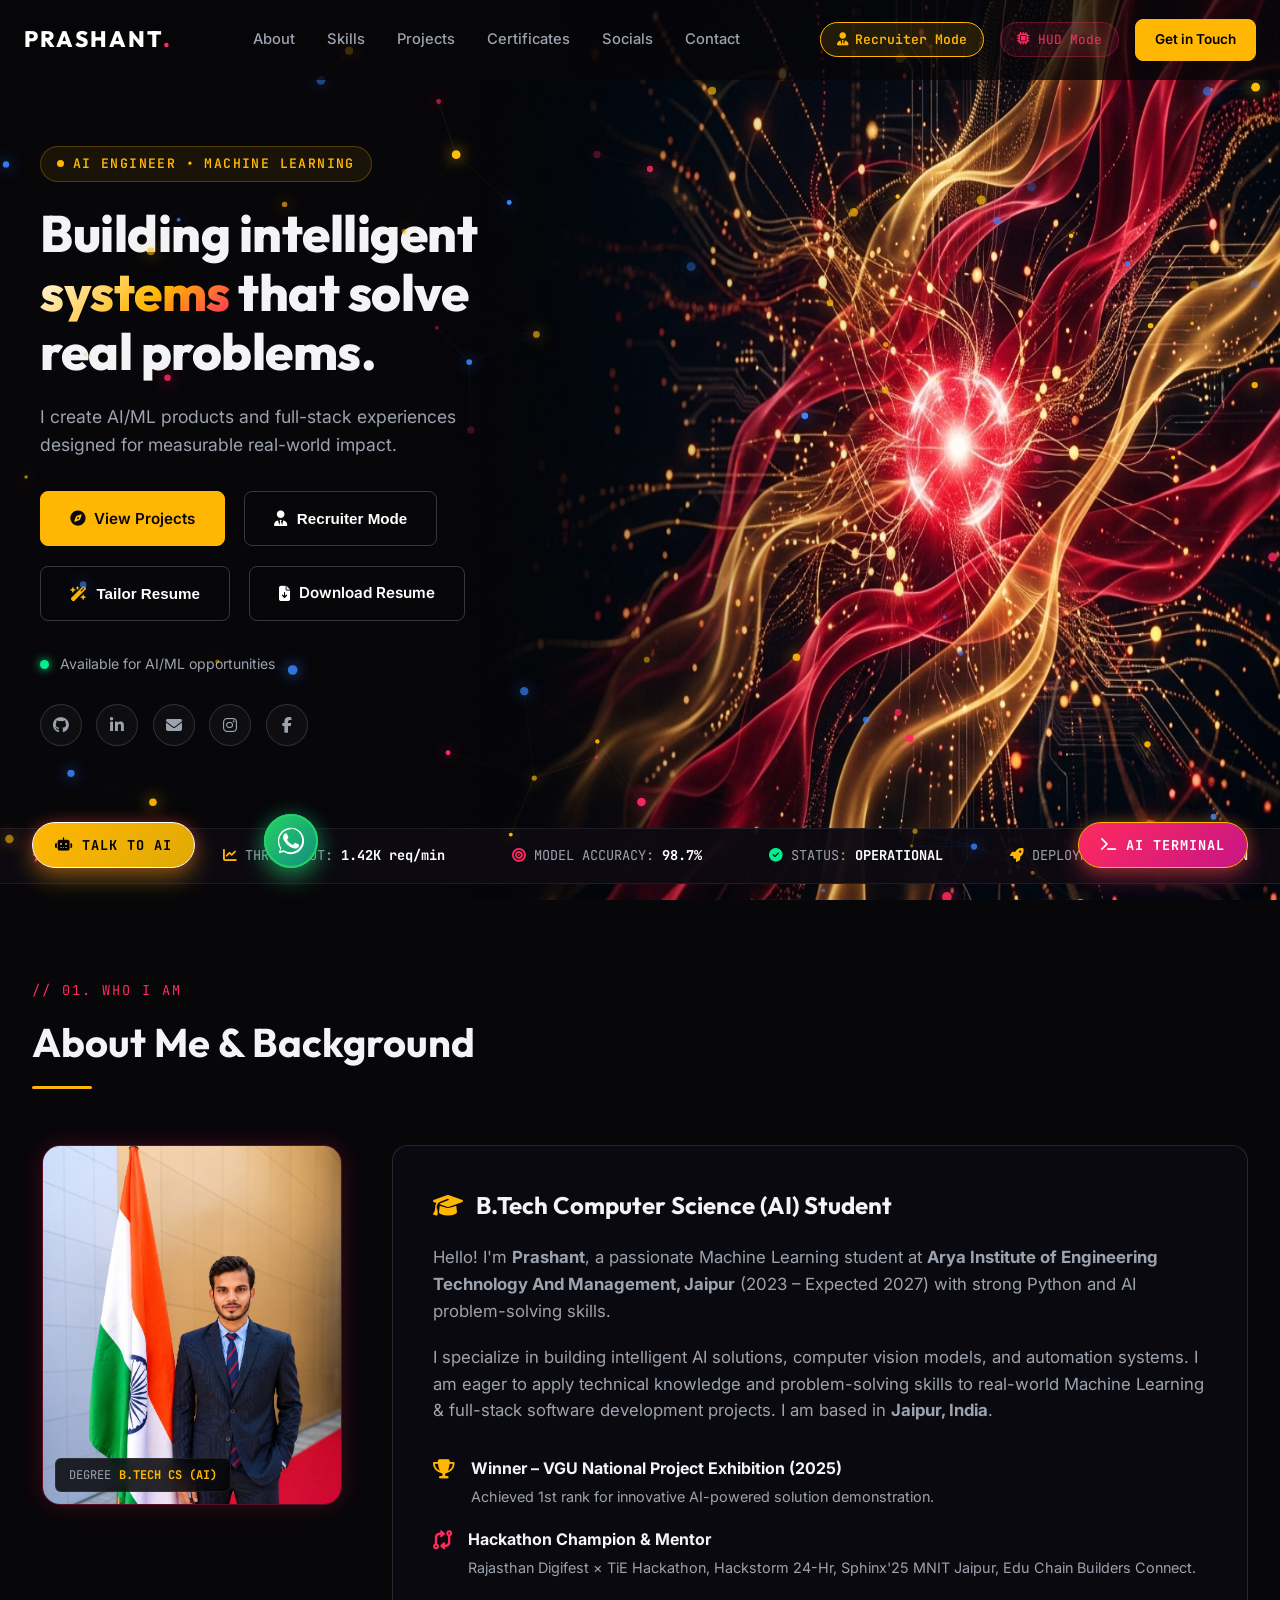
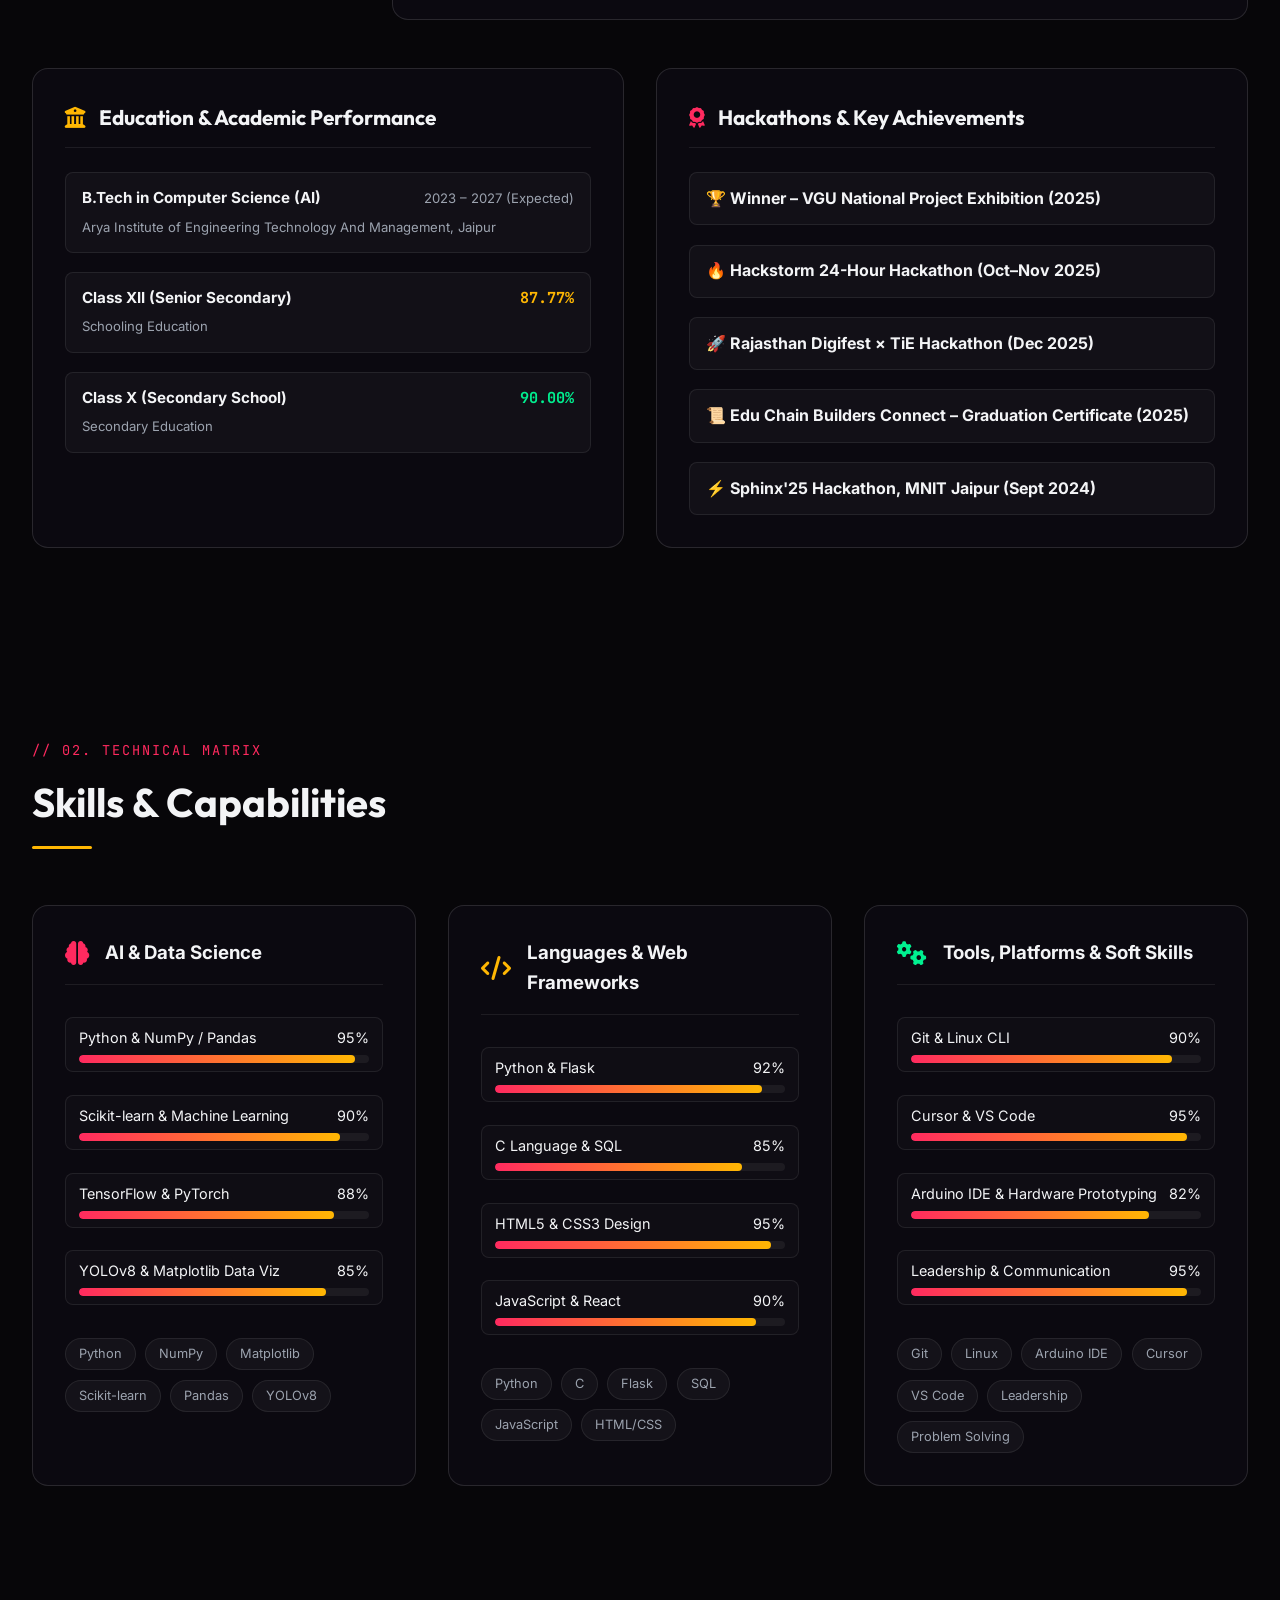
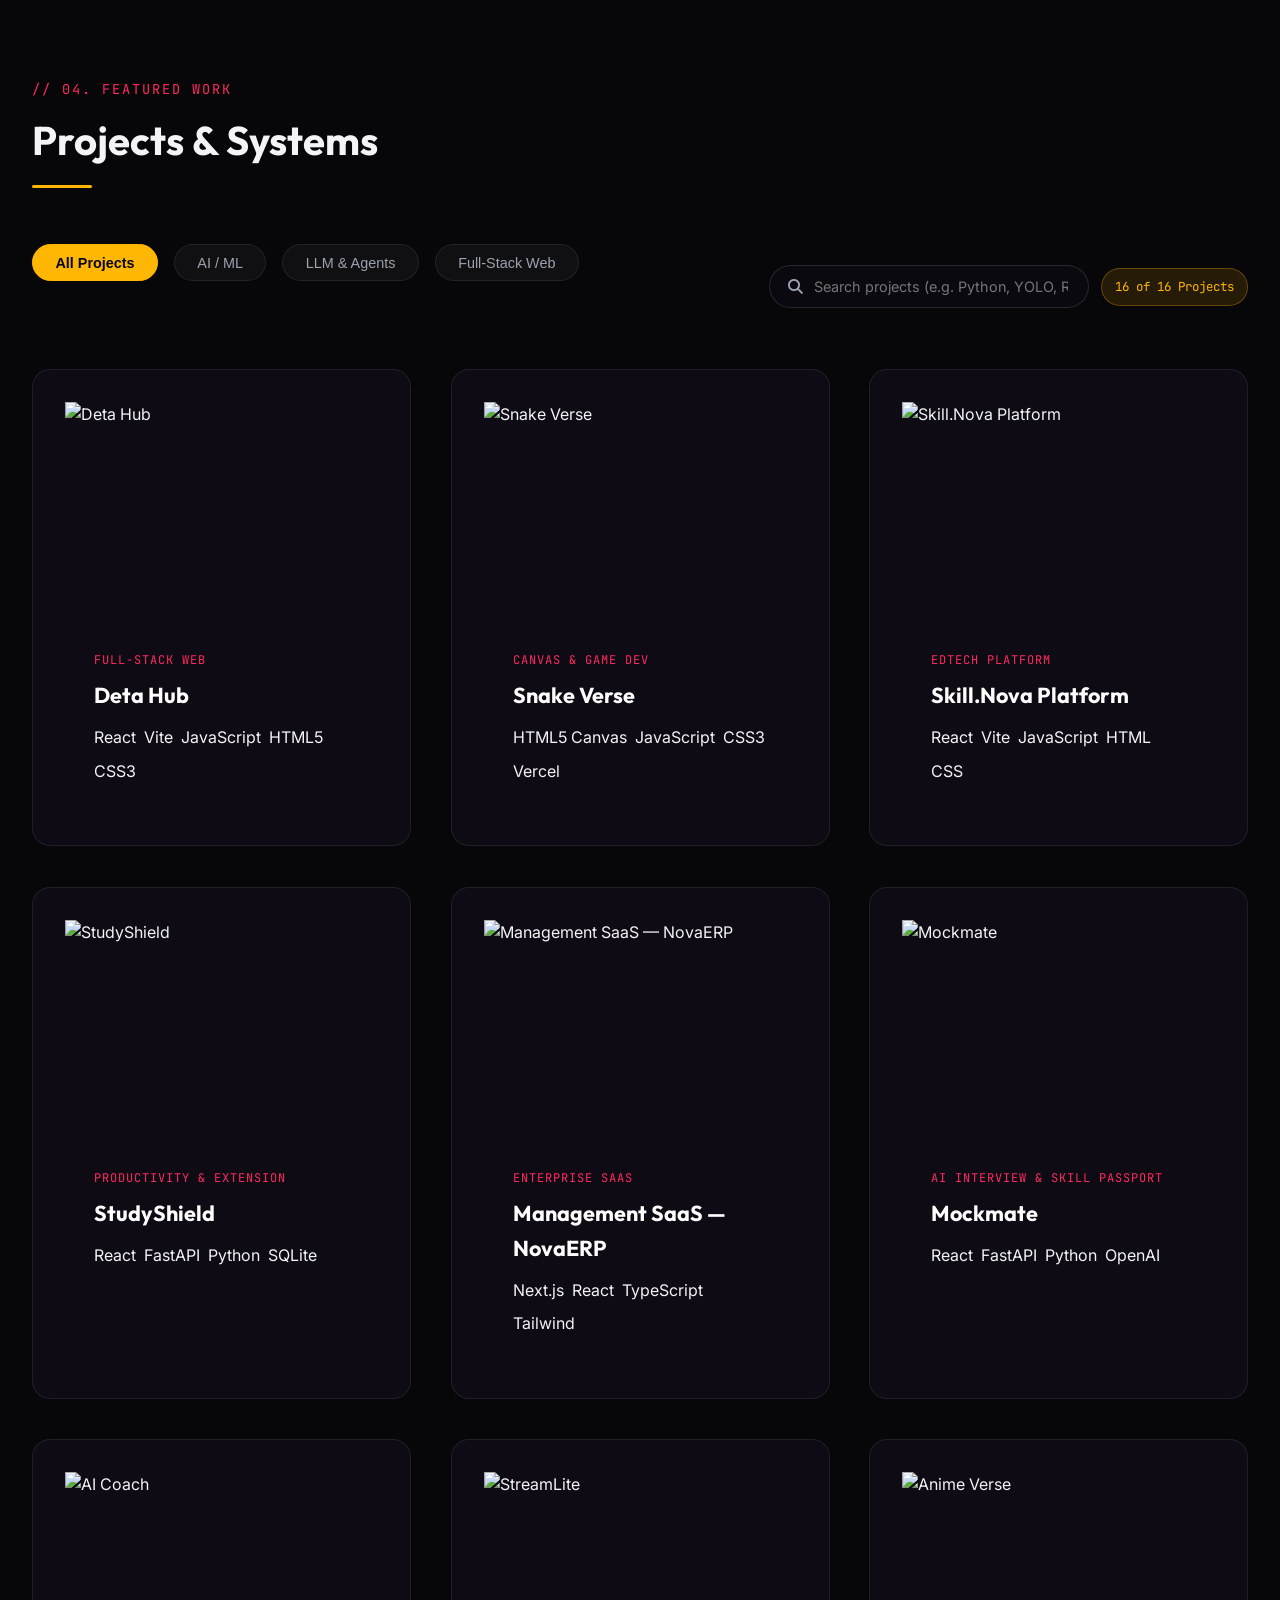
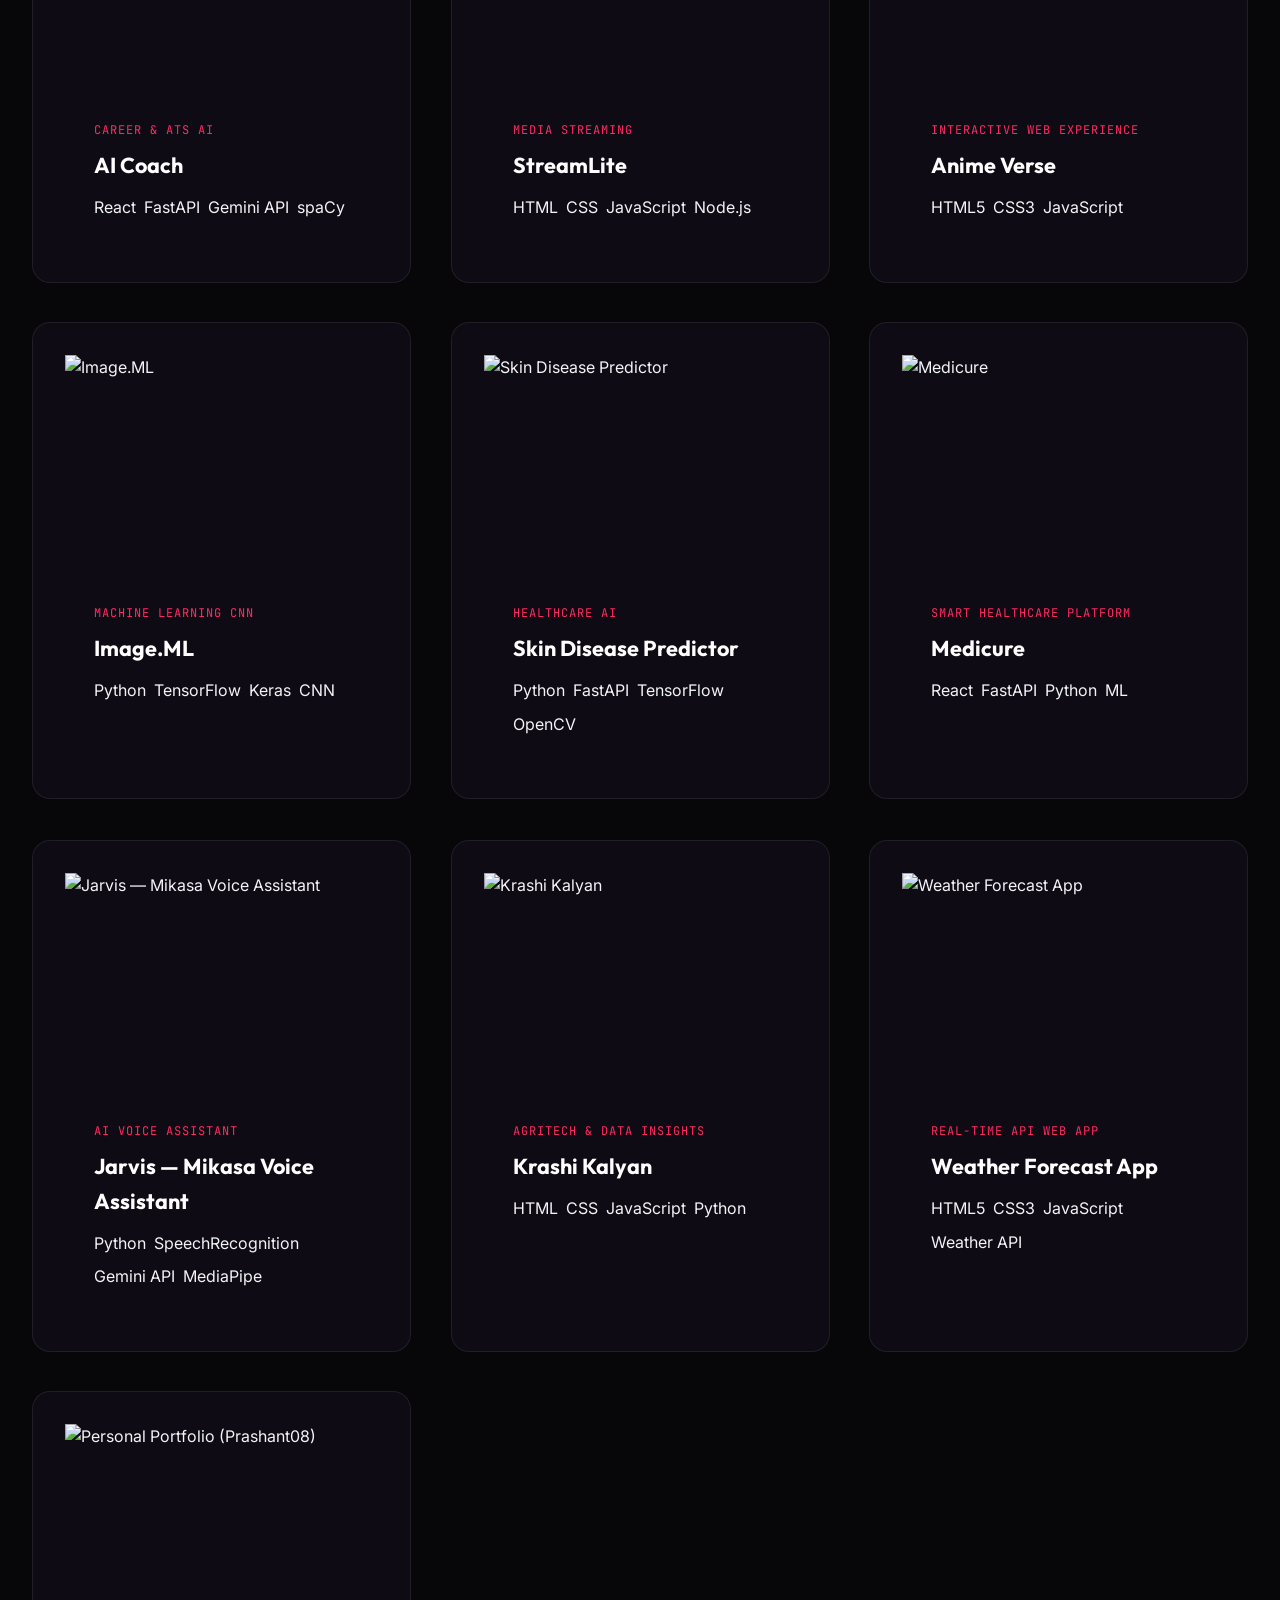
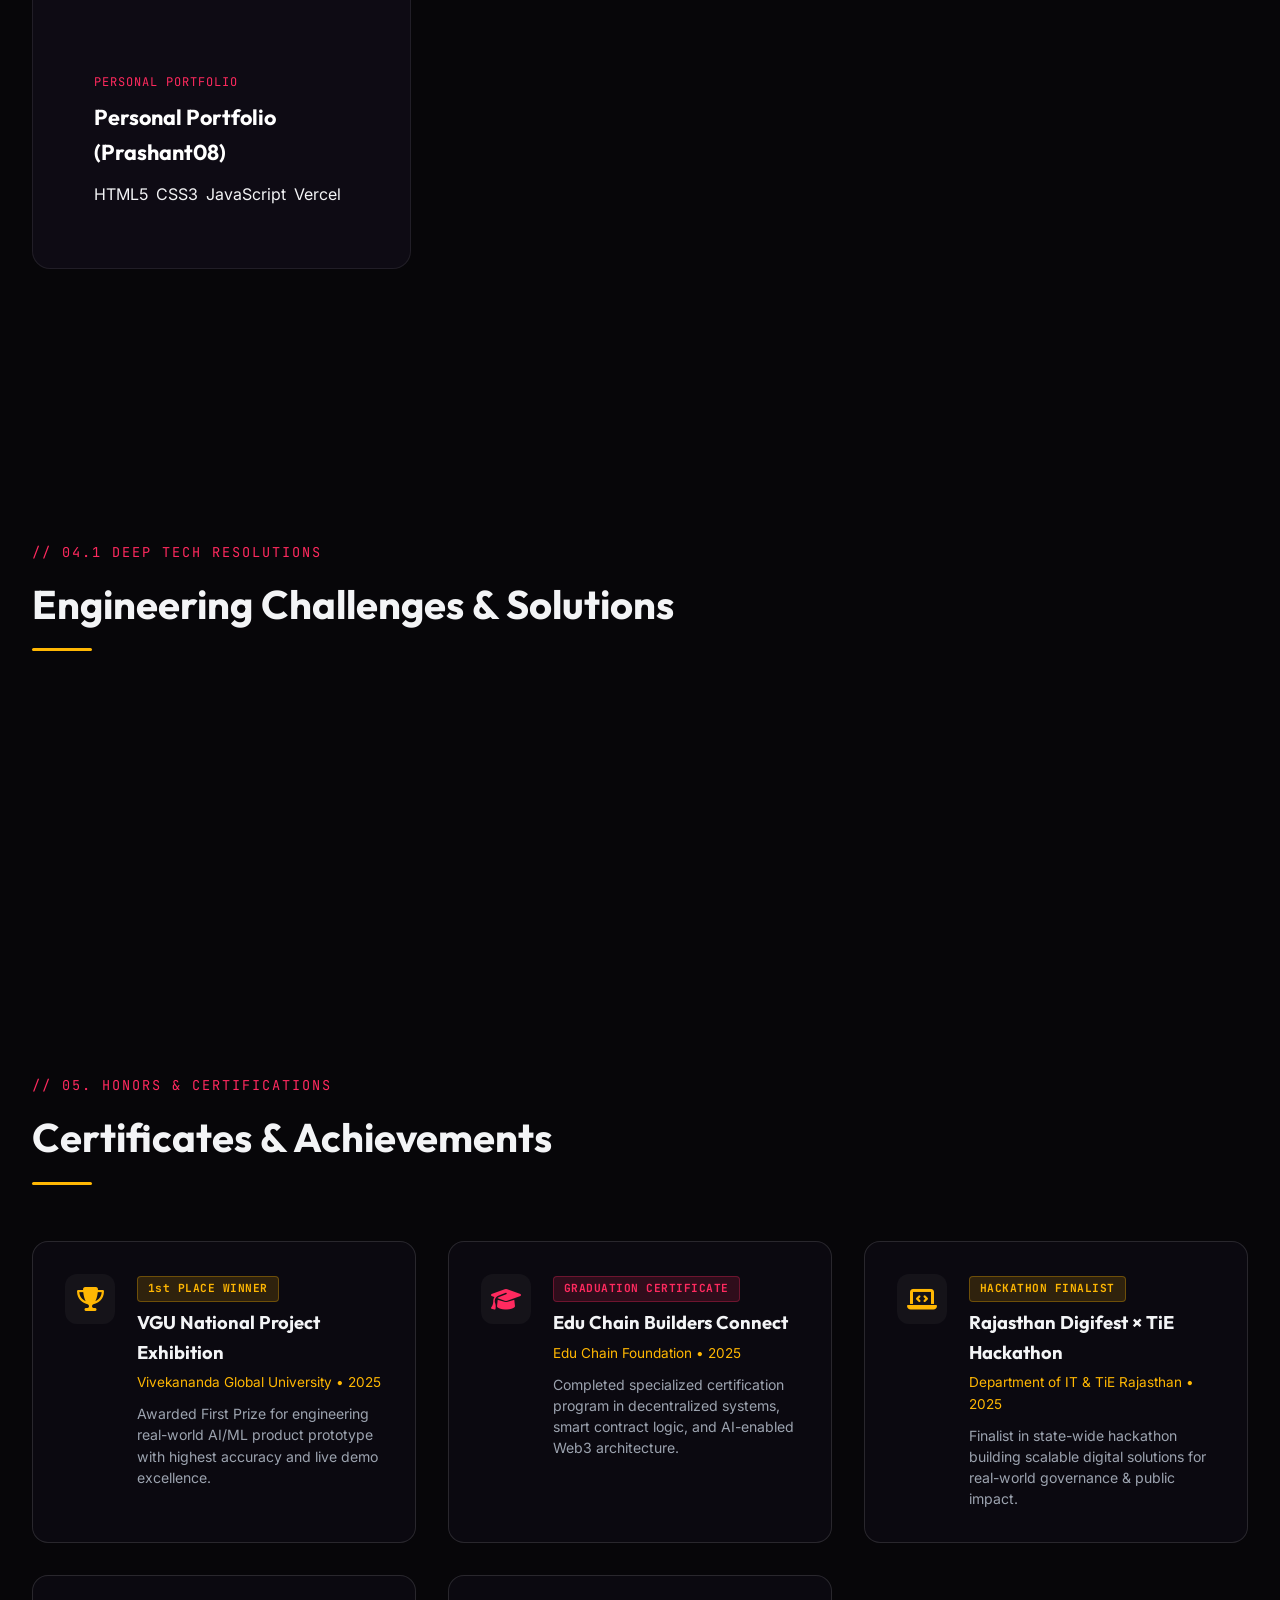
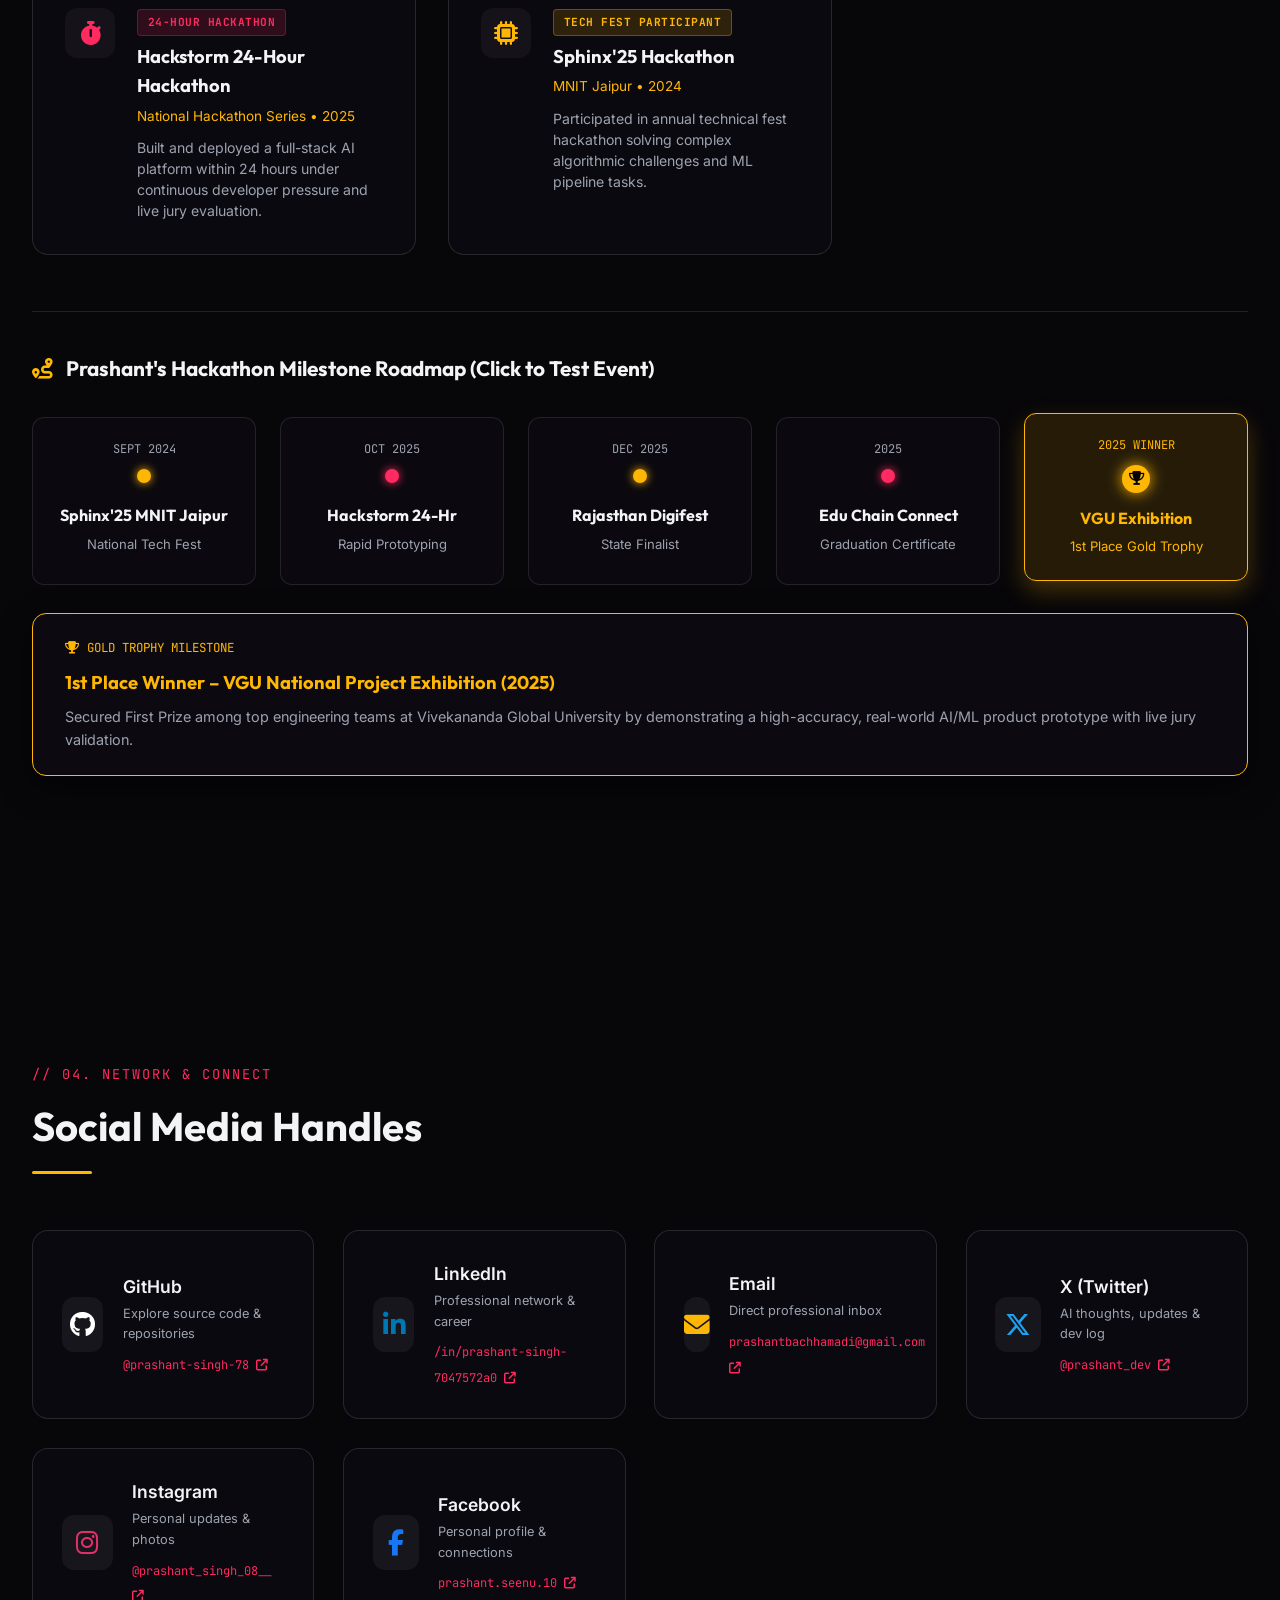
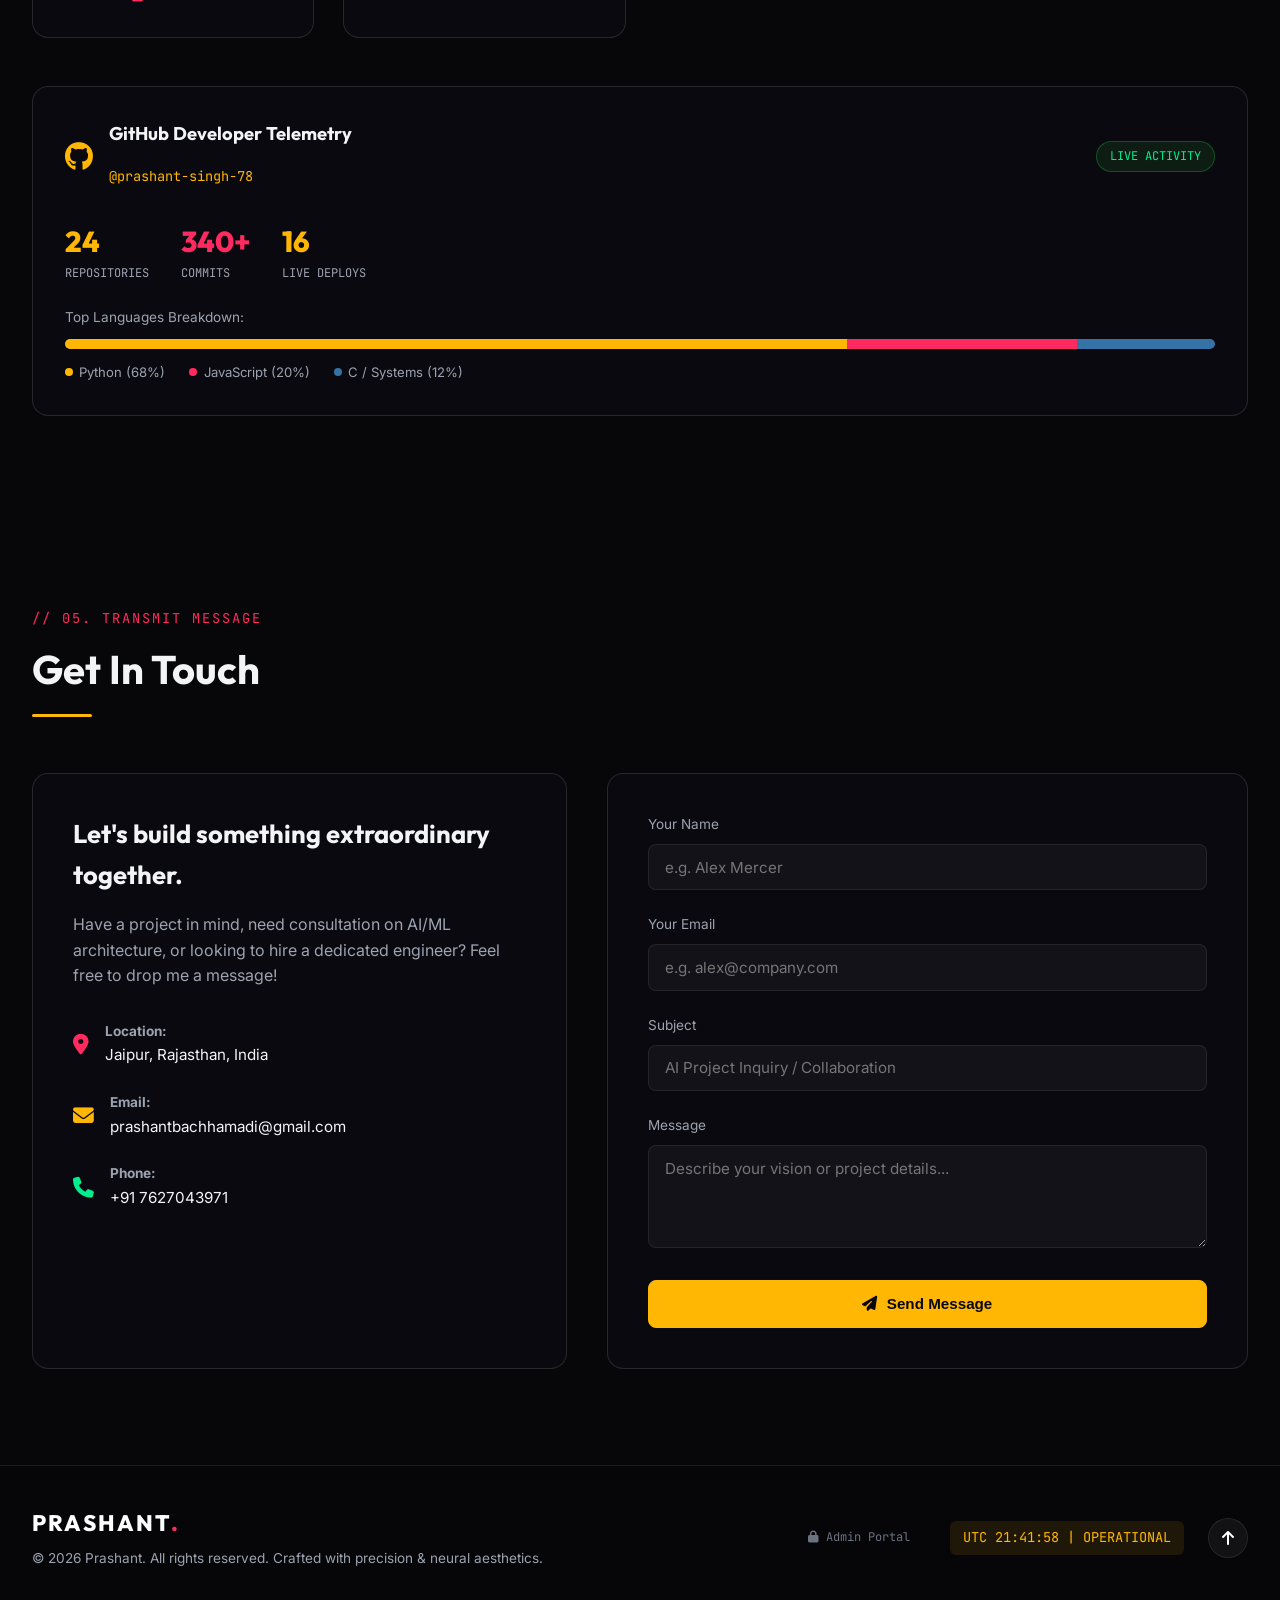
==== commit 5e14099e: "style: apply futuristic multi-accent Red, Gold, Electric Blue & Deep Black theme to modals" ====
--- a/index.html
+++ b/index.html
@@ -1303,71 +1303,71 @@
         </div>
     </div>
 
-    <!-- Recruiter Mode Executive Briefing Glassmorphism Modal (Red & Black Theme) -->
-    <div id="p2RecruiterModal" class="p2-cs-modal" style="display: none; position: fixed; top: 0; left: 0; width: 100vw; height: 100vh; background: rgba(0, 0, 0, 0.88); backdrop-filter: blur(14px); -webkit-backdrop-filter: blur(14px); z-index: 999999; align-items: center; justify-content: center; padding: 1.5rem;">
+    <!-- Recruiter Mode Executive Briefing Glassmorphism Modal (Red, Gold, Blue & Black Theme) -->
+    <div id="p2RecruiterModal" class="p2-cs-modal" style="display: none; position: fixed; top: 0; left: 0; width: 100vw; height: 100vh; background: rgba(4, 6, 12, 0.92); backdrop-filter: blur(16px); -webkit-backdrop-filter: blur(16px); z-index: 999999; align-items: center; justify-content: center; padding: 1.5rem;">
         <div class="p2-cs-modal-overlay" onclick="p2ToggleRecruiterMode()" style="position: absolute; top: 0; left: 0; width: 100%; height: 100%;"></div>
-        <div class="p2-cs-modal-content glass-panel" style="position: relative; z-index: 10; width: 100%; max-width: 900px; max-height: 90vh; overflow-y: auto; background: rgba(7, 6, 9, 0.95); border: 1px solid var(--accent-crimson); box-shadow: 0 0 35px rgba(255, 42, 95, 0.4); padding: 1.8rem;">
-            <button class="p2-cs-close-btn" onclick="p2ToggleRecruiterMode()" title="Exit Recruiter Mode" style="position: absolute; top: 1rem; right: 1rem; background: transparent; border: none; color: var(--accent-crimson); font-size: 1.5rem; cursor: pointer;">
+        <div class="p2-cs-modal-content glass-panel" style="position: relative; z-index: 10; width: 100%; max-width: 920px; max-height: 90vh; overflow-y: auto; background: #080a12; border: 1px solid rgba(0, 240, 255, 0.3); box-shadow: 0 0 40px rgba(0, 240, 255, 0.2), 0 0 20px rgba(255, 42, 95, 0.2); padding: 1.8rem; border-radius: 16px;">
+            <button class="p2-cs-close-btn" onclick="p2ToggleRecruiterMode()" title="Exit Recruiter Mode" style="position: absolute; top: 1rem; right: 1rem; background: transparent; border: none; color: #00f0ff; font-size: 1.5rem; cursor: pointer;">
                 <i class="fa-solid fa-xmark"></i>
             </button>
             
-            <div class="p2-rec-banner-header" style="border-bottom: 1px solid rgba(255, 42, 95, 0.2); padding-bottom: 0.8rem; margin-bottom: 1.2rem;">
-                <div class="p2-rec-badge" style="background: rgba(255, 42, 95, 0.15); border: 1px solid var(--accent-crimson); color: var(--accent-crimson);">
-                    <span class="pulse-dot" style="background: var(--accent-crimson);"></span> RECRUITER SUMMARY BRIEFING MODE
-                </div>
-                <span style="font-family: var(--font-mono); font-size: 0.8rem; color: var(--accent-green);"><i class="fa-solid fa-circle-check"></i> Available for Full-Time Roles</span>
+            <div class="p2-rec-banner-header" style="border-bottom: 1px solid rgba(255, 255, 255, 0.1); padding-bottom: 0.8rem; margin-bottom: 1.2rem;">
+                <div class="p2-rec-badge" style="background: rgba(255, 42, 95, 0.12); border: 1px solid #ff2a5f; color: #ff2a5f;">
+                    <span class="pulse-dot" style="background: #ff2a5f;"></span> RECRUITER SUMMARY BRIEFING MODE
+                </div>
+                <span style="font-family: var(--font-mono); font-size: 0.8rem; color: #00f0ff;"><i class="fa-solid fa-circle-check"></i> Available for Full-Time Roles</span>
             </div>
 
             <div class="p2-rec-banner-grid">
                 <div class="p2-rec-col-main">
-                    <h2 class="p2-rec-title" style="font-size: 1.8rem; margin-bottom: 0.5rem; color: #fff;">Executive Candidate Briefing</h2>
+                    <h2 class="p2-rec-title" style="font-size: 1.85rem; margin-bottom: 0.5rem; background: linear-gradient(135deg, #ffffff 0%, #ffb703 50%, #00f0ff 100%); -webkit-background-clip: text; -webkit-text-fill-color: transparent;">Executive Candidate Briefing</h2>
                     <p class="p2-rec-intro" style="color: var(--text-muted);">AI Engineer & Full-Stack Developer specializing in Machine Learning, Computer Vision, and high-impact web applications. Proven track record winning national project exhibitions and hackathons with production-ready AI solutions.</p>
 
                     <div class="p2-rec-skills-wrapper" style="margin-top: 1rem;">
-                        <h4 style="font-family: var(--font-heading); color: var(--accent-crimson); margin-bottom: 0.5rem;"><i class="fa-solid fa-layer-group"></i> Core Skill Highlights</h4>
+                        <h4 style="font-family: var(--font-heading); color: #ffb703; margin-bottom: 0.5rem;"><i class="fa-solid fa-layer-group" style="color:#00f0ff;"></i> Core Skill Highlights</h4>
                         <div class="p2-pills-row" style="display: flex; flex-wrap: wrap; gap: 0.4rem;">
-                            <span class="p2-pill" style="border-color: var(--accent-crimson); color: #fff; background: rgba(255, 42, 95, 0.1);">Python & Flask</span>
-                            <span class="p2-pill" style="border-color: var(--accent-crimson); color: #fff; background: rgba(255, 42, 95, 0.1);">TensorFlow & PyTorch</span>
-                            <span class="p2-pill" style="border-color: var(--accent-crimson); color: #fff; background: rgba(255, 42, 95, 0.1);">YOLOv8 Computer Vision</span>
-                            <span class="p2-pill" style="border-color: var(--accent-crimson); color: #fff; background: rgba(255, 42, 95, 0.1);">Scikit-learn & ML Pipelines</span>
-                            <span class="p2-pill" style="border-color: var(--accent-crimson); color: #fff; background: rgba(255, 42, 95, 0.1);">React & Next.js</span>
-                            <span class="p2-pill" style="border-color: var(--accent-crimson); color: #fff; background: rgba(255, 42, 95, 0.1);">SQL & Database Design</span>
-                            <span class="p2-pill" style="border-color: var(--accent-crimson); color: #fff; background: rgba(255, 42, 95, 0.1);">Git & Linux CLI</span>
-                            <span class="p2-pill" style="border-color: var(--accent-crimson); color: #fff; background: rgba(255, 42, 95, 0.1);">REST APIs & Cloud Deployment</span>
+                            <span class="p2-pill" style="border-color: #ff2a5f; color: #ff2a5f; background: rgba(255, 42, 95, 0.1);">Python & Flask</span>
+                            <span class="p2-pill" style="border-color: #ff2a5f; color: #ff2a5f; background: rgba(255, 42, 95, 0.1);">TensorFlow & PyTorch</span>
+                            <span class="p2-pill" style="border-color: #ff2a5f; color: #ff2a5f; background: rgba(255, 42, 95, 0.1);">YOLOv8 Computer Vision</span>
+                            <span class="p2-pill" style="border-color: #ffb703; color: #ffb703; background: rgba(255, 183, 3, 0.1);">Scikit-learn & ML Pipelines</span>
+                            <span class="p2-pill" style="border-color: #ffb703; color: #ffb703; background: rgba(255, 183, 3, 0.1);">React & Next.js</span>
+                            <span class="p2-pill" style="border-color: #00f0ff; color: #00f0ff; background: rgba(0, 240, 255, 0.1);">SQL & Database Design</span>
+                            <span class="p2-pill" style="border-color: #00f0ff; color: #00f0ff; background: rgba(0, 240, 255, 0.1);">Git & Linux CLI</span>
+                            <span class="p2-pill" style="border-color: #00f0ff; color: #00f0ff; background: rgba(0, 240, 255, 0.1);">REST APIs & Cloud Deployment</span>
                         </div>
                     </div>
 
                     <div style="margin-top: 1.5rem;">
-                        <h4 style="font-family: var(--font-heading); color: var(--accent-crimson); margin-bottom: 0.5rem;"><i class="fa-solid fa-star"></i> Top Featured Projects (Highlighted Below)</h4>
+                        <h4 style="font-family: var(--font-heading); color: #ffb703; margin-bottom: 0.5rem;"><i class="fa-solid fa-star" style="color:#ff2a5f;"></i> Top Featured Projects (Highlighted Below)</h4>
                         <ul style="list-style: none; padding: 0; font-size: 0.88rem; display: grid; grid-template-columns: 1fr 1fr; gap: 0.6rem; color: #fff;">
-                            <li><i class="fa-solid fa-check" style="color:var(--accent-crimson);"></i> <strong>StudyShield</strong> (AI Focus Monitor)</li>
-                            <li><i class="fa-solid fa-check" style="color:var(--accent-crimson);"></i> <strong>MockMate</strong> (AI Interview Prep)</li>
-                            <li><i class="fa-solid fa-check" style="color:var(--accent-crimson);"></i> <strong>MediCure</strong> (Healthcare Assistant)</li>
-                            <li><i class="fa-solid fa-check" style="color:var(--accent-crimson);"></i> <strong>NovaERP</strong> (Multi-Tenant SaaS)</li>
-                            <li><i class="fa-solid fa-check" style="color:var(--accent-crimson);"></i> <strong>Deta Hub</strong> (Dataset Platform)</li>
-                            <li><i class="fa-solid fa-check" style="color:var(--accent-crimson);"></i> <strong>Skin Disease Predictor</strong> (CNN ML)</li>
+                            <li><i class="fa-solid fa-check" style="color:#ff2a5f;"></i> <strong>StudyShield</strong> (AI Focus Monitor)</li>
+                            <li><i class="fa-solid fa-check" style="color:#ff2a5f;"></i> <strong>MockMate</strong> (AI Interview Prep)</li>
+                            <li><i class="fa-solid fa-check" style="color:#ffb703;"></i> <strong>MediCure</strong> (Healthcare Assistant)</li>
+                            <li><i class="fa-solid fa-check" style="color:#ffb703;"></i> <strong>NovaERP</strong> (Multi-Tenant SaaS)</li>
+                            <li><i class="fa-solid fa-check" style="color:#00f0ff;"></i> <strong>Deta Hub</strong> (Dataset Platform)</li>
+                            <li><i class="fa-solid fa-check" style="color:#00f0ff;"></i> <strong>Skin Disease Predictor</strong> (CNN ML)</li>
                         </ul>
                     </div>
 
                     <!-- Disclaimer Box -->
-                    <div style="margin-top: 1.5rem; padding: 1rem 1.2rem; background: rgba(255, 42, 95, 0.1); border: 1px solid var(--accent-crimson); border-radius: 10px; font-family: var(--font-mono); font-size: 0.85rem; color: #fff; display: flex; align-items: center; justify-content: space-between; flex-wrap: wrap; gap: 0.8rem;">
+                    <div style="margin-top: 1.5rem; padding: 1rem 1.2rem; background: rgba(8, 10, 18, 0.9); border: 1px solid rgba(0, 240, 255, 0.3); border-radius: 10px; font-family: var(--font-mono); font-size: 0.85rem; color: #fff; display: flex; align-items: center; justify-content: space-between; flex-wrap: wrap; gap: 0.8rem; box-shadow: 0 0 15px rgba(0, 240, 255, 0.1);">
                         <div>
-                            <strong style="color: var(--accent-crimson);"><i class="fa-solid fa-circle-info"></i> Notice / Disclaimer:</strong>
+                            <strong style="color: #00f0ff;"><i class="fa-solid fa-circle-info"></i> Notice / Disclaimer:</strong>
                             <span style="color: var(--text-muted); display: block; margin-top: 0.2rem;">If you require a domain-specific tailored resume (AI/ML, Full-Stack, Data Science, or Backend Systems), please click the "Tailor Resume" button below.</span>
                         </div>
-                        <button type="button" class="btn btn-outline" style="border-color: var(--accent-crimson); color: var(--accent-crimson);" onclick="p2ToggleRecruiterMode(); p2OpenResumeCustomizer();">
+                        <button type="button" class="btn btn-outline" style="border-color: #00f0ff; color: #00f0ff;" onclick="p2ToggleRecruiterMode(); p2OpenResumeCustomizer();">
                             <i class="fa-solid fa-wand-magic-sparkles"></i> Open Tailor Engine
                         </button>
                     </div>
 
                     <div class="p2-rec-actions" style="margin-top: 1.5rem; display: flex; gap: 1rem; flex-wrap: wrap;">
-                        <button type="button" class="btn btn-outline" style="border-color: var(--accent-crimson); color: var(--accent-crimson);" onclick="p2ToggleRecruiterMode(); p2OpenResumeCustomizer();">
+                        <button type="button" class="btn btn-outline" style="border-color: #ff2a5f; color: #ff2a5f;" onclick="p2ToggleRecruiterMode(); p2OpenResumeCustomizer();">
                             <i class="fa-solid fa-wand-magic-sparkles"></i> Tailor Resume
                         </button>
-                        <a href="assets/resume.pdf" target="_blank" download class="btn btn-gold" style="background: var(--accent-crimson); border-color: var(--accent-crimson); color: #fff;">
+                        <a href="assets/resume.pdf" target="_blank" download class="btn btn-gold" style="background: linear-gradient(135deg, #ff2a5f, #ffb703); border: none; color: #fff;">
                             <i class="fa-solid fa-file-arrow-down"></i> Download Master Resume
                         </a>
-                        <a href="#contact" class="btn btn-outline" onclick="p2ToggleRecruiterMode()">
+                        <a href="#contact" class="btn btn-outline" style="border-color: #00f0ff; color: #00f0ff;" onclick="p2ToggleRecruiterMode()">
                             <i class="fa-solid fa-paper-plane"></i> Contact / Hire Me
                         </a>
                         <button type="button" class="btn btn-outline" onclick="p2ToggleRecruiterMode()">
@@ -1379,47 +1379,47 @@
         </div>
     </div>
 
-    <!-- Resume Customizer Glassmorphism Modal (Red & Black Theme) -->
-    <div id="p2ResumeCustomizerModal" class="p2-cs-modal" style="display: none; position: fixed; top: 0; left: 0; width: 100vw; height: 100vh; background: rgba(0, 0, 0, 0.88); backdrop-filter: blur(14px); -webkit-backdrop-filter: blur(14px); z-index: 999999; align-items: center; justify-content: center; padding: 1.5rem;">
+    <!-- Resume Customizer Glassmorphism Modal (Red, Gold, Blue & Black Theme) -->
+    <div id="p2ResumeCustomizerModal" class="p2-cs-modal" style="display: none; position: fixed; top: 0; left: 0; width: 100vw; height: 100vh; background: rgba(4, 6, 12, 0.92); backdrop-filter: blur(16px); -webkit-backdrop-filter: blur(16px); z-index: 999999; align-items: center; justify-content: center; padding: 1.5rem;">
         <div class="p2-cs-modal-overlay" onclick="p2CloseResumeCustomizer()" style="position: absolute; top: 0; left: 0; width: 100%; height: 100%;"></div>
-        <div class="p2-cs-modal-content glass-panel" style="position: relative; z-index: 10; width: 100%; max-width: 920px; max-height: 90vh; overflow-y: auto; padding: 1.8rem; background: rgba(7, 6, 9, 0.95); border: 1px solid var(--accent-crimson); box-shadow: 0 0 35px rgba(255, 42, 95, 0.4);">
-            <button class="p2-cs-close-btn" onclick="p2CloseResumeCustomizer()" title="Close Customizer" style="position: absolute; top: 1rem; right: 1rem; background: transparent; border: none; color: var(--accent-crimson); font-size: 1.5rem; cursor: pointer;">
+        <div class="p2-cs-modal-content glass-panel" style="position: relative; z-index: 10; width: 100%; max-width: 920px; max-height: 90vh; overflow-y: auto; padding: 1.8rem; background: #080a12; border: 1px solid rgba(0, 240, 255, 0.3); box-shadow: 0 0 40px rgba(0, 240, 255, 0.2), 0 0 20px rgba(255, 42, 95, 0.2); border-radius: 16px;">
+            <button class="p2-cs-close-btn" onclick="p2CloseResumeCustomizer()" title="Close Customizer" style="position: absolute; top: 1rem; right: 1rem; background: transparent; border: none; color: #00f0ff; font-size: 1.5rem; cursor: pointer;">
                 <i class="fa-solid fa-xmark"></i>
             </button>
             
-            <div class="p2-cs-modal-header" style="border-bottom: 1px solid rgba(255, 42, 95, 0.2); padding-bottom: 1rem; margin-bottom: 1.5rem;">
-                <span class="p2-cs-badge" style="background: rgba(255, 42, 95, 0.15); border: 1px solid var(--accent-crimson); color: var(--accent-crimson);"><i class="fa-solid fa-wand-magic-sparkles"></i> AI RESUME TAILORING ENGINE</span>
-                <h2 style="font-size: 1.8rem; margin-top: 0.4rem; color: #fff;">Customize Prashant's Resume</h2>
+            <div class="p2-cs-modal-header" style="border-bottom: 1px solid rgba(255, 255, 255, 0.1); padding-bottom: 1rem; margin-bottom: 1.5rem;">
+                <span class="p2-cs-badge" style="background: rgba(0, 240, 255, 0.1); border: 1px solid #00f0ff; color: #00f0ff;"><i class="fa-solid fa-wand-magic-sparkles"></i> AI RESUME TAILORING ENGINE</span>
+                <h2 style="font-size: 1.8rem; margin-top: 0.4rem; background: linear-gradient(135deg, #ffffff 0%, #ffb703 50%, #00f0ff 100%); -webkit-background-clip: text; -webkit-text-fill-color: transparent;">Customize Prashant's Resume</h2>
                 <p style="color: var(--text-muted); font-size: 0.88rem;">Select a domain role to instantly tailor skills, project order, and executive summary.</p>
             </div>
 
-            <!-- Role Selector Tabs -->
+            <!-- Role Selector Tabs (Color-Coded: Red, Gold, Blue, Violet) -->
             <div style="display: flex; gap: 0.8rem; flex-wrap: wrap; margin-bottom: 1.5rem;">
-                <button type="button" class="btn p2-role-tab active" data-role="aiml" onclick="p2SelectResumeRole('aiml')" style="background: var(--accent-crimson); border-color: var(--accent-crimson); color: #fff;">
+                <button type="button" class="btn p2-role-tab active" data-role="aiml" onclick="p2SelectResumeRole('aiml')" style="background: #ff2a5f; border-color: #ff2a5f; color: #fff;">
                     <i class="fa-solid fa-brain"></i> AI / ML Engineer
                 </button>
-                <button type="button" class="btn btn-outline p2-role-tab" data-role="fullstack" onclick="p2SelectResumeRole('fullstack')">
+                <button type="button" class="btn btn-outline p2-role-tab" data-role="fullstack" onclick="p2SelectResumeRole('fullstack')" style="border-color: #ffb703; color: #ffb703;">
                     <i class="fa-solid fa-code"></i> Full-Stack Developer
                 </button>
-                <button type="button" class="btn btn-outline p2-role-tab" data-role="datascience" onclick="p2SelectResumeRole('datascience')">
+                <button type="button" class="btn btn-outline p2-role-tab" data-role="datascience" onclick="p2SelectResumeRole('datascience')" style="border-color: #00f0ff; color: #00f0ff;">
                     <i class="fa-solid fa-chart-line"></i> Data Scientist
                 </button>
-                <button type="button" class="btn btn-outline p2-role-tab" data-role="backend" onclick="p2SelectResumeRole('backend')">
+                <button type="button" class="btn btn-outline p2-role-tab" data-role="backend" onclick="p2SelectResumeRole('backend')" style="border-color: #8b5cf6; color: #8b5cf6;">
                     <i class="fa-solid fa-server"></i> Backend Systems
                 </button>
             </div>
 
             <!-- Live Custom Resume Preview Card -->
-            <div id="p2CustomResumePreview" class="p2-admin-card glass-panel" style="background: rgba(15, 23, 42, 0.9); border: 1px solid var(--accent-crimson); padding: 1.5rem; margin-bottom: 1.5rem;">
+            <div id="p2CustomResumePreview" class="p2-admin-card glass-panel" style="background: rgba(13, 17, 28, 0.95); border: 1px solid #ff2a5f; padding: 1.5rem; margin-bottom: 1.5rem; border-radius: 12px;">
                 <!-- Dynamically populated by p2RenderCustomResumePreview() -->
             </div>
 
             <!-- Modal Action Buttons -->
             <div style="display: flex; gap: 1rem; justify-content: flex-end; flex-wrap: wrap;">
-                <a href="assets/resume.pdf" target="_blank" download class="btn btn-outline">
+                <a href="assets/resume.pdf" target="_blank" download class="btn btn-outline" style="border-color: rgba(255,255,255,0.2); color: #fff;">
                     <i class="fa-solid fa-file-pdf"></i> Master PDF (Standard)
                 </a>
-                <button type="button" class="btn btn-gold" style="background: var(--accent-crimson); border-color: var(--accent-crimson); color: #fff;" onclick="p2DownloadCustomizedResume()">
+                <button type="button" class="btn btn-gold" style="background: linear-gradient(135deg, #ff2a5f, #ffb703); border: none; color: #fff;" onclick="p2DownloadCustomizedResume()">
                     <i class="fa-solid fa-download"></i> Download Tailored Resume PDF
                 </button>
             </div>
@@ -1505,18 +1505,23 @@
 
         window.p2SelectResumeRole = function(roleId) {
             p2CurrentRole = roleId || 'aiml';
+            var roleColors = { aiml: '#ff2a5f', fullstack: '#ffb703', datascience: '#00f0ff', backend: '#8b5cf6' };
+            var activeColor = roleColors[p2CurrentRole] || '#ff2a5f';
+
             var tabs = document.querySelectorAll('.p2-role-tab');
             tabs.forEach(function(tab) {
-                if (tab.getAttribute('data-role') === p2CurrentRole) {
+                var r = tab.getAttribute('data-role');
+                if (r === p2CurrentRole) {
                     tab.className = 'btn p2-role-tab active';
-                    tab.style.background = 'var(--accent-crimson)';
-                    tab.style.borderColor = 'var(--accent-crimson)';
+                    tab.style.background = activeColor;
+                    tab.style.borderColor = activeColor;
                     tab.style.color = '#fff';
                 } else {
+                    var c = roleColors[r] || 'rgba(255,255,255,0.2)';
                     tab.className = 'btn btn-outline p2-role-tab';
                     tab.style.background = 'transparent';
-                    tab.style.borderColor = 'rgba(255,255,255,0.2)';
-                    tab.style.color = 'var(--text-main)';
+                    tab.style.borderColor = c;
+                    tab.style.color = c;
                 }
             });
             p2RenderCustomResumePreview(p2CurrentRole);
@@ -1525,6 +1530,10 @@
         function p2RenderCustomResumePreview(roleId) {
             var container = document.getElementById('p2CustomResumePreview');
             if (!container) return;
+
+            var roleColors = { aiml: '#ff2a5f', fullstack: '#ffb703', datascience: '#00f0ff', backend: '#8b5cf6' };
+            var activeColor = roleColors[roleId] || '#ff2a5f';
+            container.style.borderColor = activeColor;
 
             var roleProfiles = {
                 aiml: {
@@ -1571,38 +1580,38 @@
 
             var prof = roleProfiles[roleId] || roleProfiles['aiml'];
             var skillsHTML = prof.skills.map(function(s) {
-                return '<span class="p2-pill" style="border-color:var(--accent-crimson); color:#fff; background:rgba(255, 42, 95, 0.15); margin:2px;">' + s + '</span>';
+                return '<span class="p2-pill" style="border-color:' + activeColor + '; color:#fff; background:rgba(255,255,255,0.08); margin:2px;">' + s + '</span>';
             }).join(' ');
 
             var highlightsHTML = prof.highlights.map(function(h) {
-                return '<li><i class="fa-solid fa-check" style="color:var(--accent-crimson); margin-right:0.5rem;"></i>' + h + '</li>';
+                return '<li><i class="fa-solid fa-check" style="color:' + activeColor + '; margin-right:0.5rem;"></i>' + h + '</li>';
             }).join('');
 
             container.innerHTML = 
-                '<div style="display:flex; justify-content:space-between; align-items:flex-start; flex-wrap:wrap; gap:1rem; margin-bottom:1rem; border-bottom:1px dashed rgba(255,42,95,0.25); padding-bottom:1rem;">' +
+                '<div style="display:flex; justify-content:space-between; align-items:flex-start; flex-wrap:wrap; gap:1rem; margin-bottom:1rem; border-bottom:1px dashed rgba(255,255,255,0.15); padding-bottom:1rem;">' +
                     '<div>' +
                         '<h3 style="font-size:1.4rem; margin-bottom:0.2rem; color:#fff;">Prashant Singh</h3>' +
-                        '<span style="font-family:var(--font-mono); font-size:0.9rem; color:var(--accent-crimson); font-weight:600;">' + prof.title + '</span>' +
+                        '<span style="font-family:var(--font-mono); font-size:0.9rem; color:' + activeColor + '; font-weight:600;">' + prof.title + '</span>' +
                     '</div>' +
                     '<div style="font-size:0.82rem; color:var(--text-muted); font-family:var(--font-mono);">' +
-                        '<div><i class="fa-solid fa-envelope" style="color:var(--accent-crimson);"></i> prashantbachhamadi@gmail.com</div>' +
-                        '<div><i class="fa-solid fa-location-dot" style="color:var(--accent-crimson);"></i> Jaipur, Rajasthan, India</div>' +
+                        '<div><i class="fa-solid fa-envelope" style="color:' + activeColor + ';"></i> prashantbachhamadi@gmail.com</div>' +
+                        '<div><i class="fa-solid fa-location-dot" style="color:' + activeColor + ';"></i> Jaipur, Rajasthan, India</div>' +
                     '</div>' +
                 '</div>' +
                 '<div style="margin-bottom:1.2rem;">' +
-                    '<h4 style="font-size:0.95rem; text-transform:uppercase; letter-spacing:1px; margin-bottom:0.4rem; color:var(--accent-crimson);"><i class="fa-solid fa-user" style="color:var(--accent-crimson);"></i> Tailored Executive Summary</h4>' +
+                    '<h4 style="font-size:0.95rem; text-transform:uppercase; letter-spacing:1px; margin-bottom:0.4rem; color:' + activeColor + ';"><i class="fa-solid fa-user" style="color:' + activeColor + ';"></i> Tailored Executive Summary</h4>' +
                     '<p style="font-size:0.88rem; color:var(--text-main); line-height:1.6;">' + prof.summary + '</p>' +
                 '</div>' +
                 '<div style="margin-bottom:1.2rem;">' +
-                    '<h4 style="font-size:0.95rem; text-transform:uppercase; letter-spacing:1px; margin-bottom:0.6rem; color:var(--accent-crimson);"><i class="fa-solid fa-layer-group" style="color:var(--accent-crimson);"></i> Targeted Core Competencies</h4>' +
+                    '<h4 style="font-size:0.95rem; text-transform:uppercase; letter-spacing:1px; margin-bottom:0.6rem; color:' + activeColor + ';"><i class="fa-solid fa-layer-group" style="color:' + activeColor + ';"></i> Targeted Core Competencies</h4>' +
                     '<div style="display:flex; flex-wrap:wrap; gap:0.4rem;">' + skillsHTML + '</div>' +
                 '</div>' +
                 '<div style="margin-bottom:1.2rem;">' +
-                    '<h4 style="font-size:0.95rem; text-transform:uppercase; letter-spacing:1px; margin-bottom:0.5rem; color:var(--accent-crimson);"><i class="fa-solid fa-star" style="color:var(--accent-crimson);"></i> Role-Specific Engineering Accomplishments</h4>' +
+                    '<h4 style="font-size:0.95rem; text-transform:uppercase; letter-spacing:1px; margin-bottom:0.5rem; color:' + activeColor + ';"><i class="fa-solid fa-star" style="color:' + activeColor + ';"></i> Role-Specific Engineering Accomplishments</h4>' +
                     '<ul style="list-style:none; padding-left:0; font-size:0.88rem; display:flex; flex-direction:column; gap:0.5rem; color:#fff;">' + highlightsHTML + '</ul>' +
                 '</div>' +
                 '<div>' +
-                    '<h4 style="font-size:0.95rem; text-transform:uppercase; letter-spacing:1px; margin-bottom:0.4rem; color:var(--accent-crimson);"><i class="fa-solid fa-graduation-cap" style="color:var(--accent-crimson);"></i> Education & Achievements</h4>' +
+                    '<h4 style="font-size:0.95rem; text-transform:uppercase; letter-spacing:1px; margin-bottom:0.4rem; color:' + activeColor + ';"><i class="fa-solid fa-graduation-cap" style="color:' + activeColor + ';"></i> Education & Achievements</h4>' +
                     '<p style="font-size:0.85rem; color:var(--text-muted); margin:0;">B.Tech CSE (AI & ML Specialization) — VGU Jaipur (2022 - 2026) | 🏆 1st Rank Winner VGU National Exhibition 2025</p>' +
                 '</div>';
         }
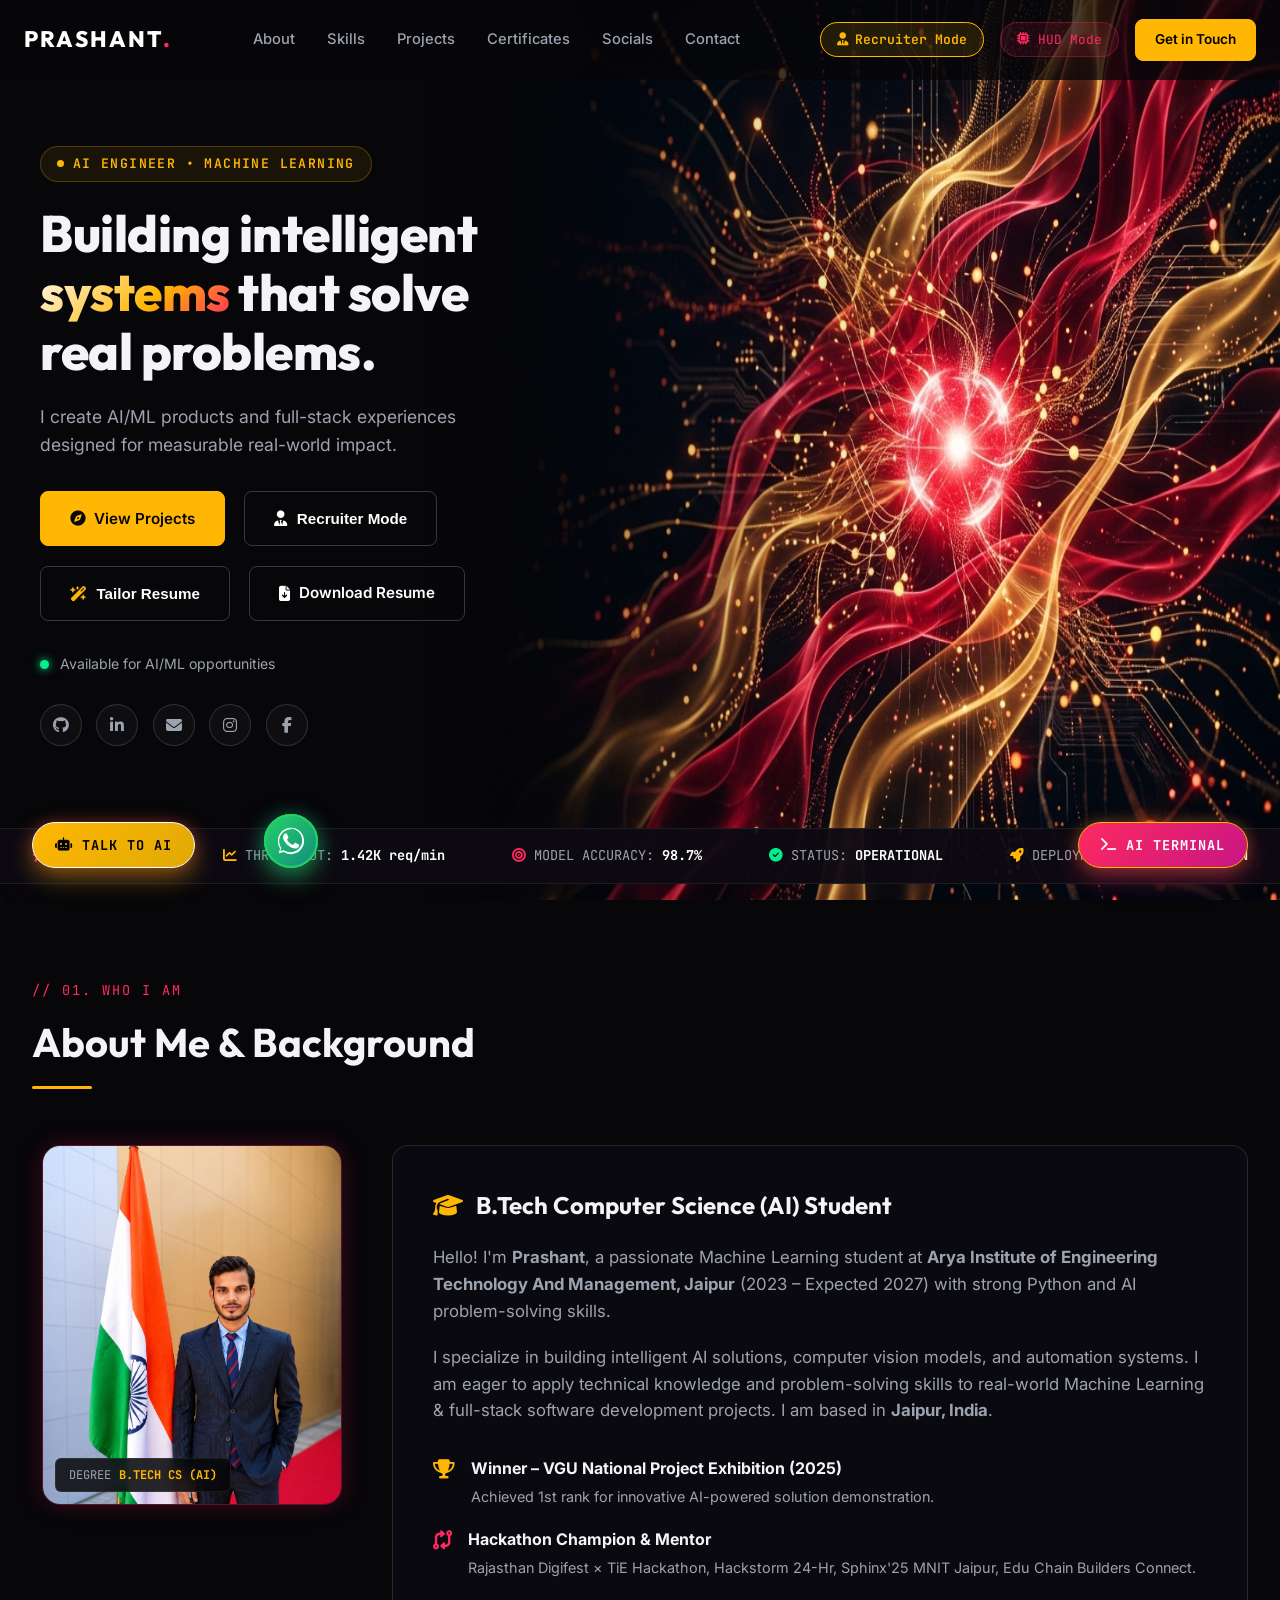
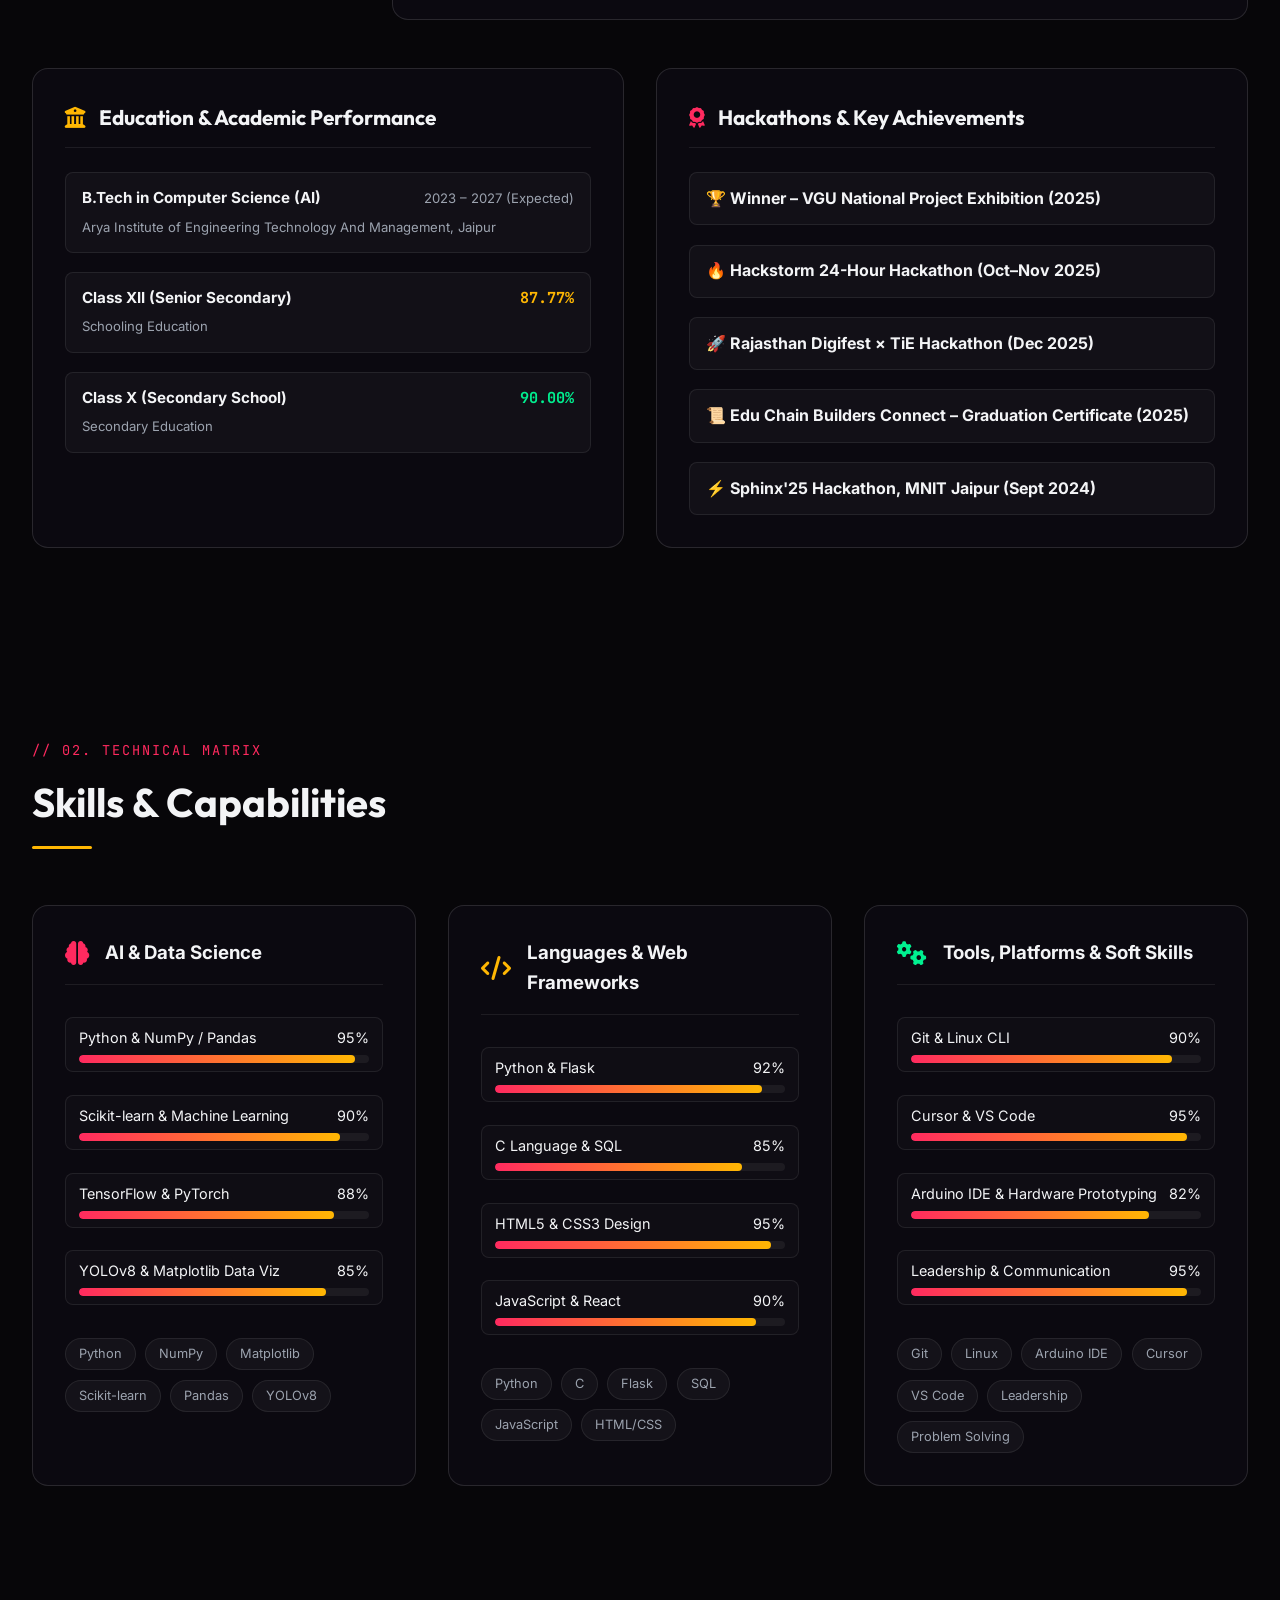
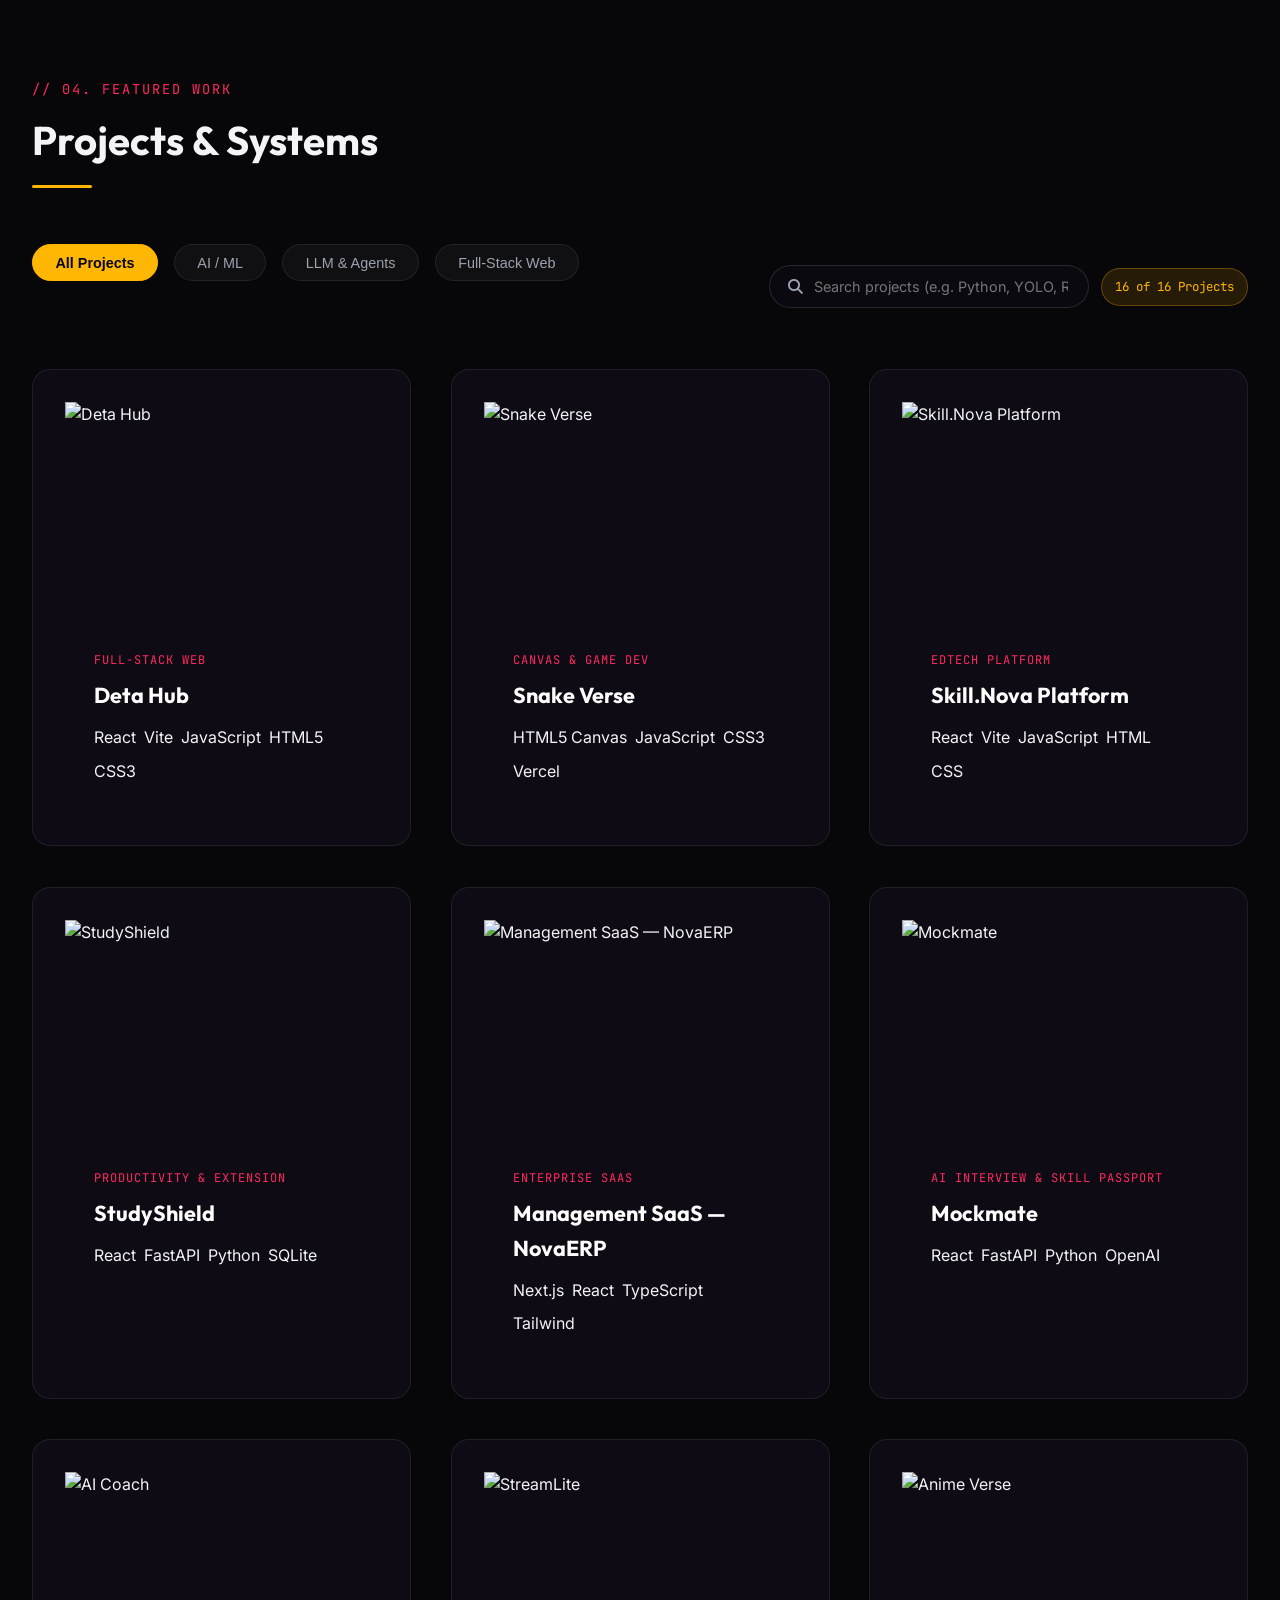
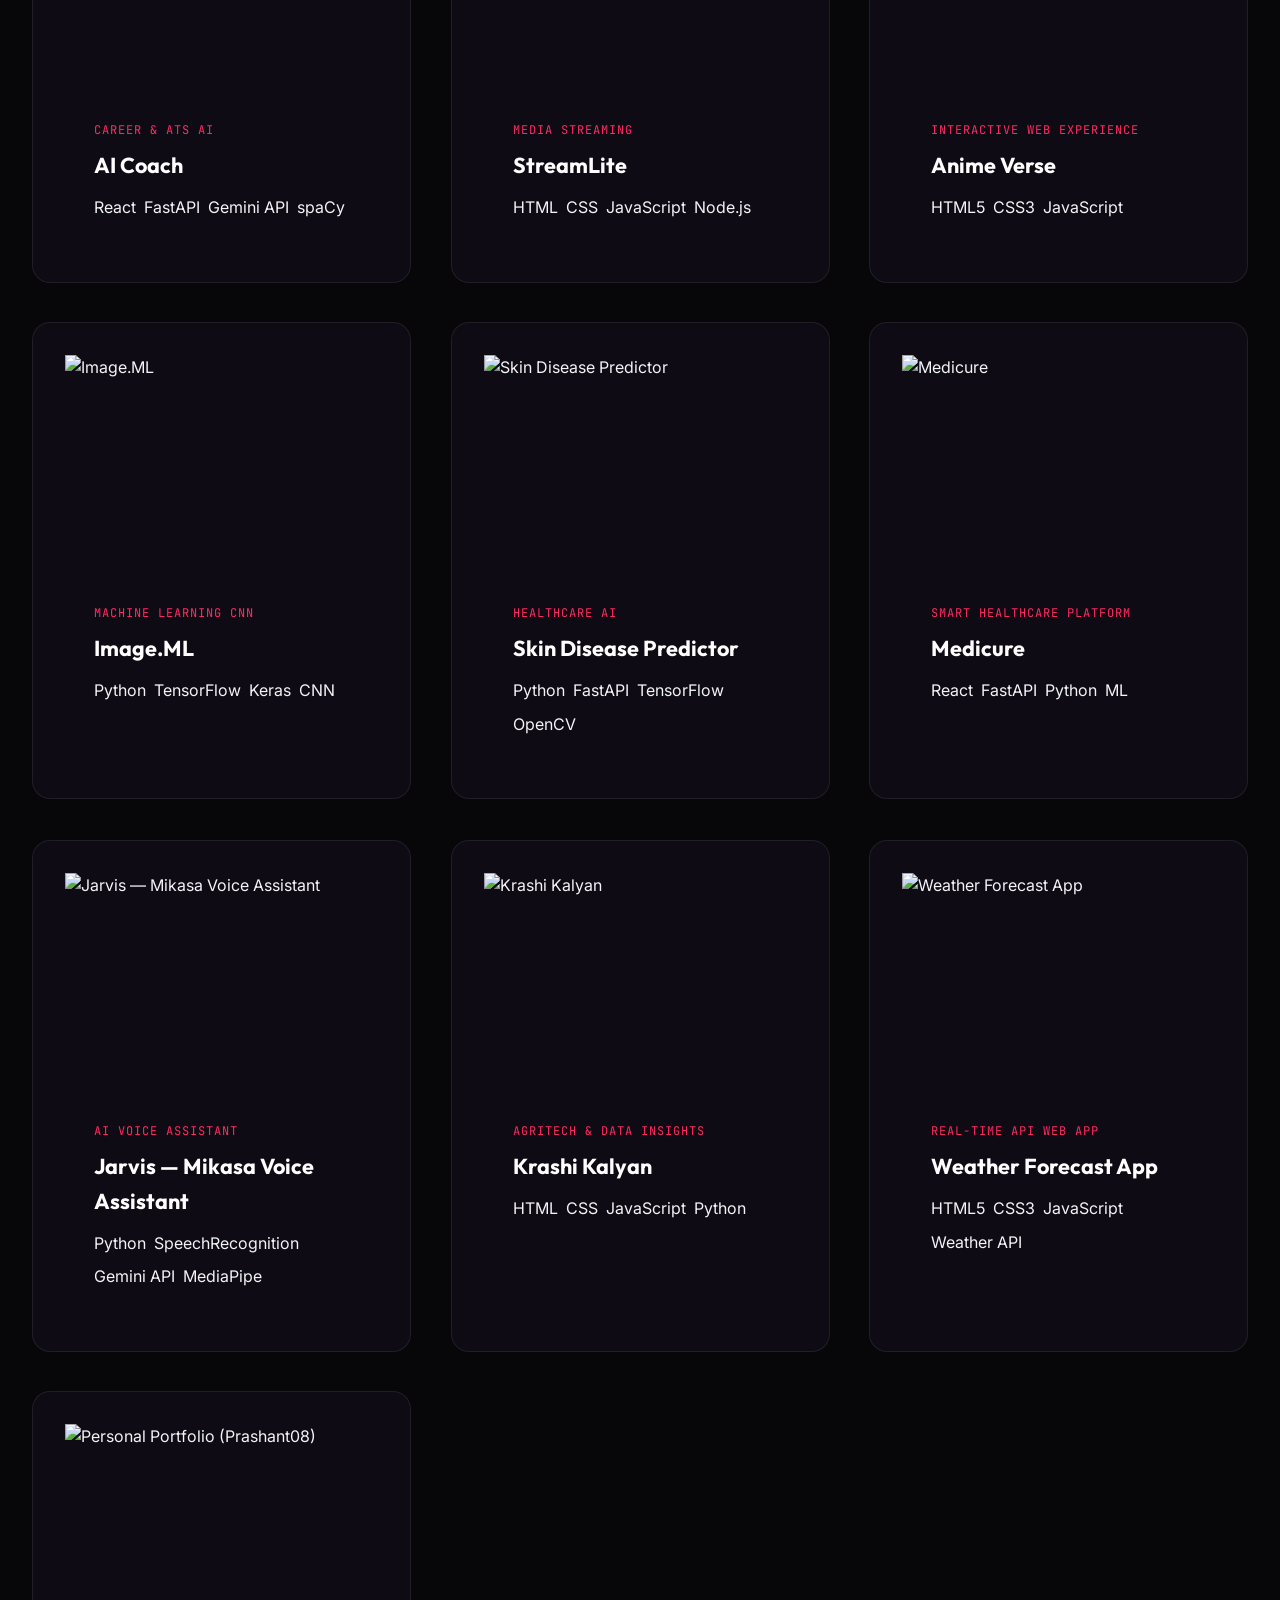
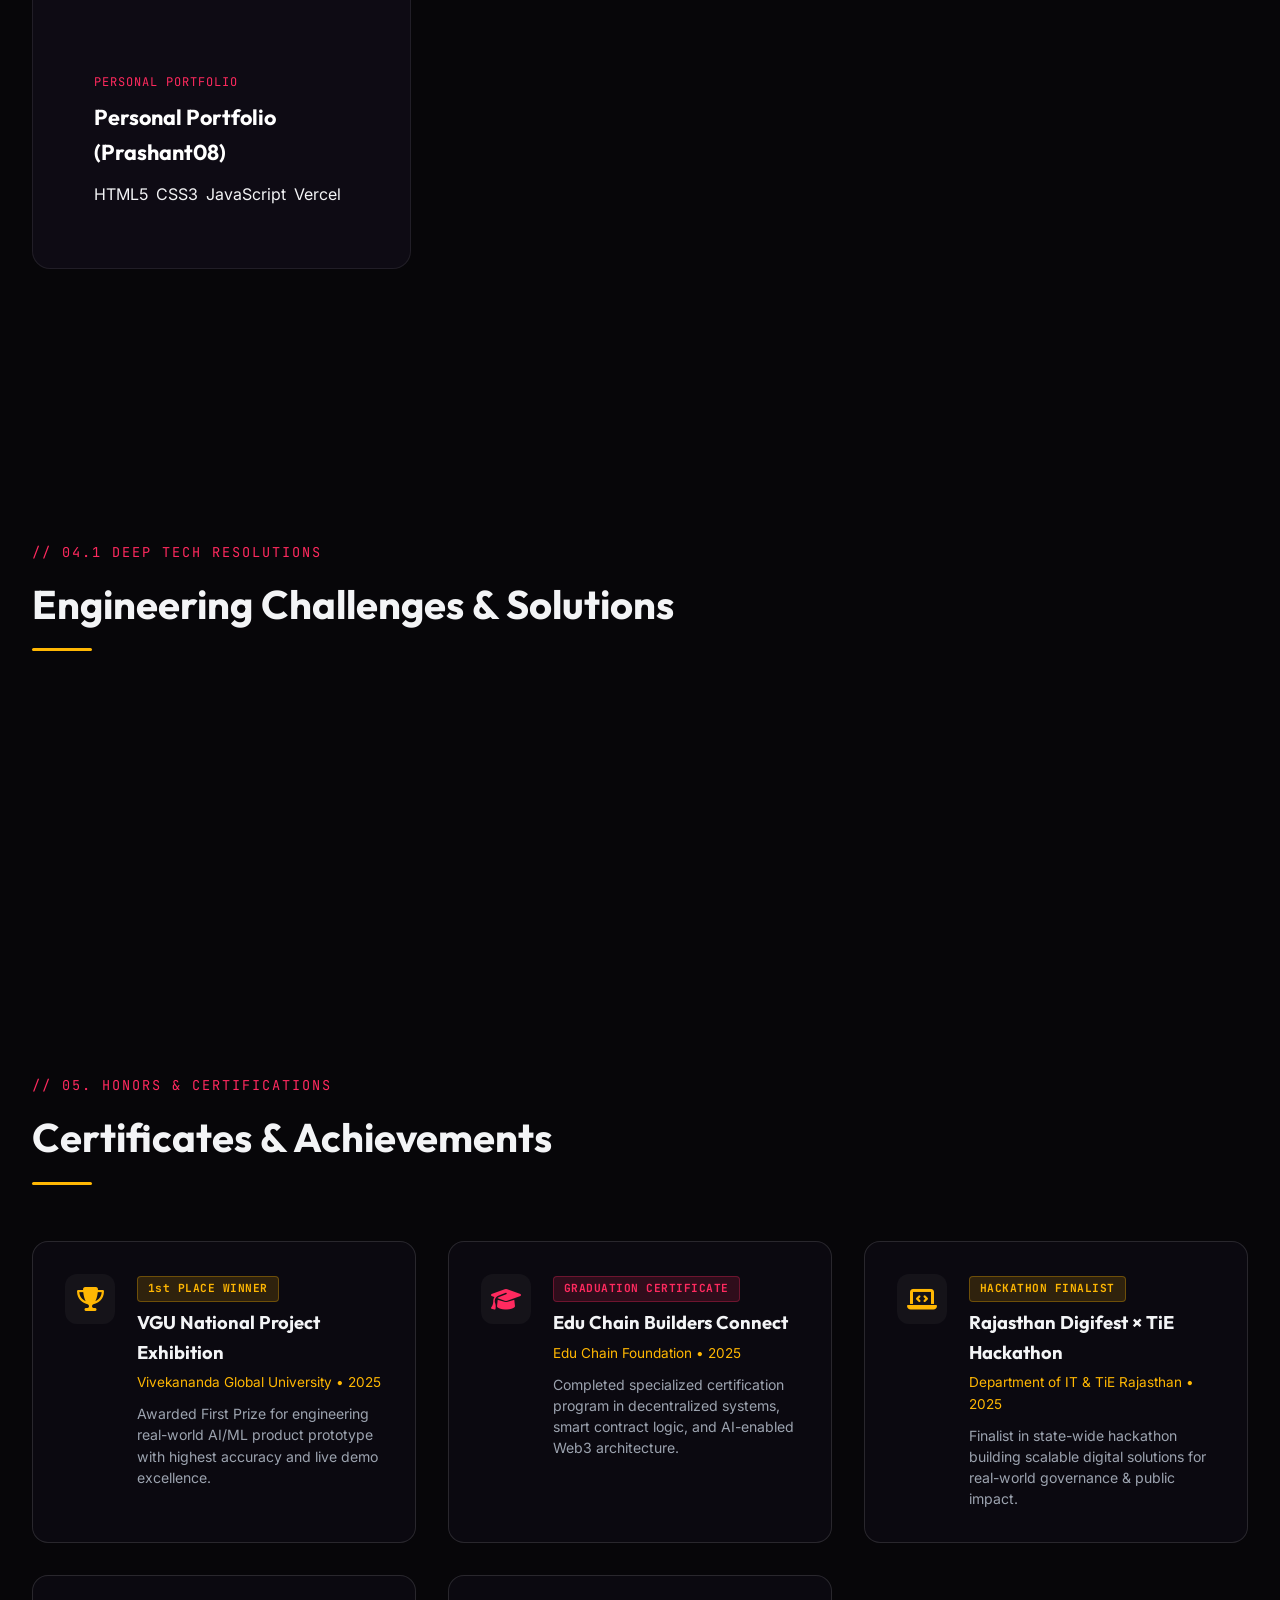
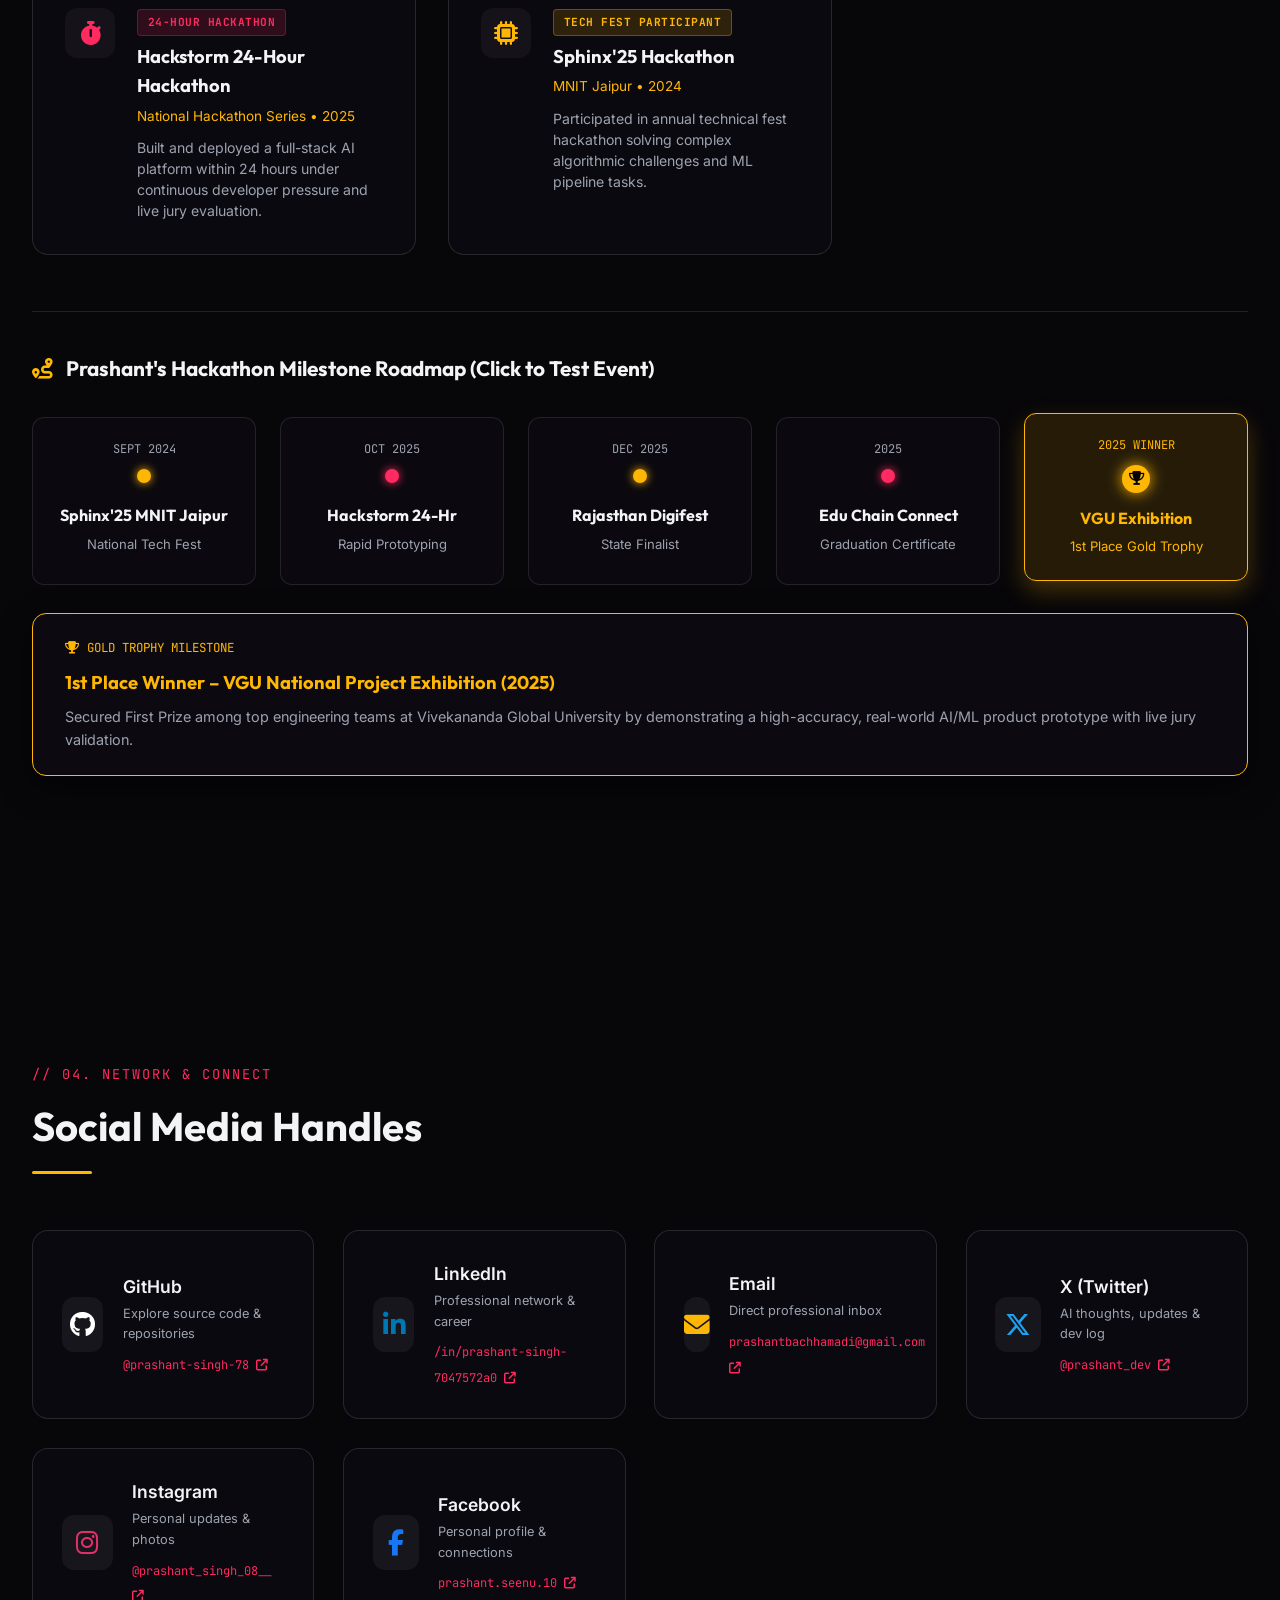
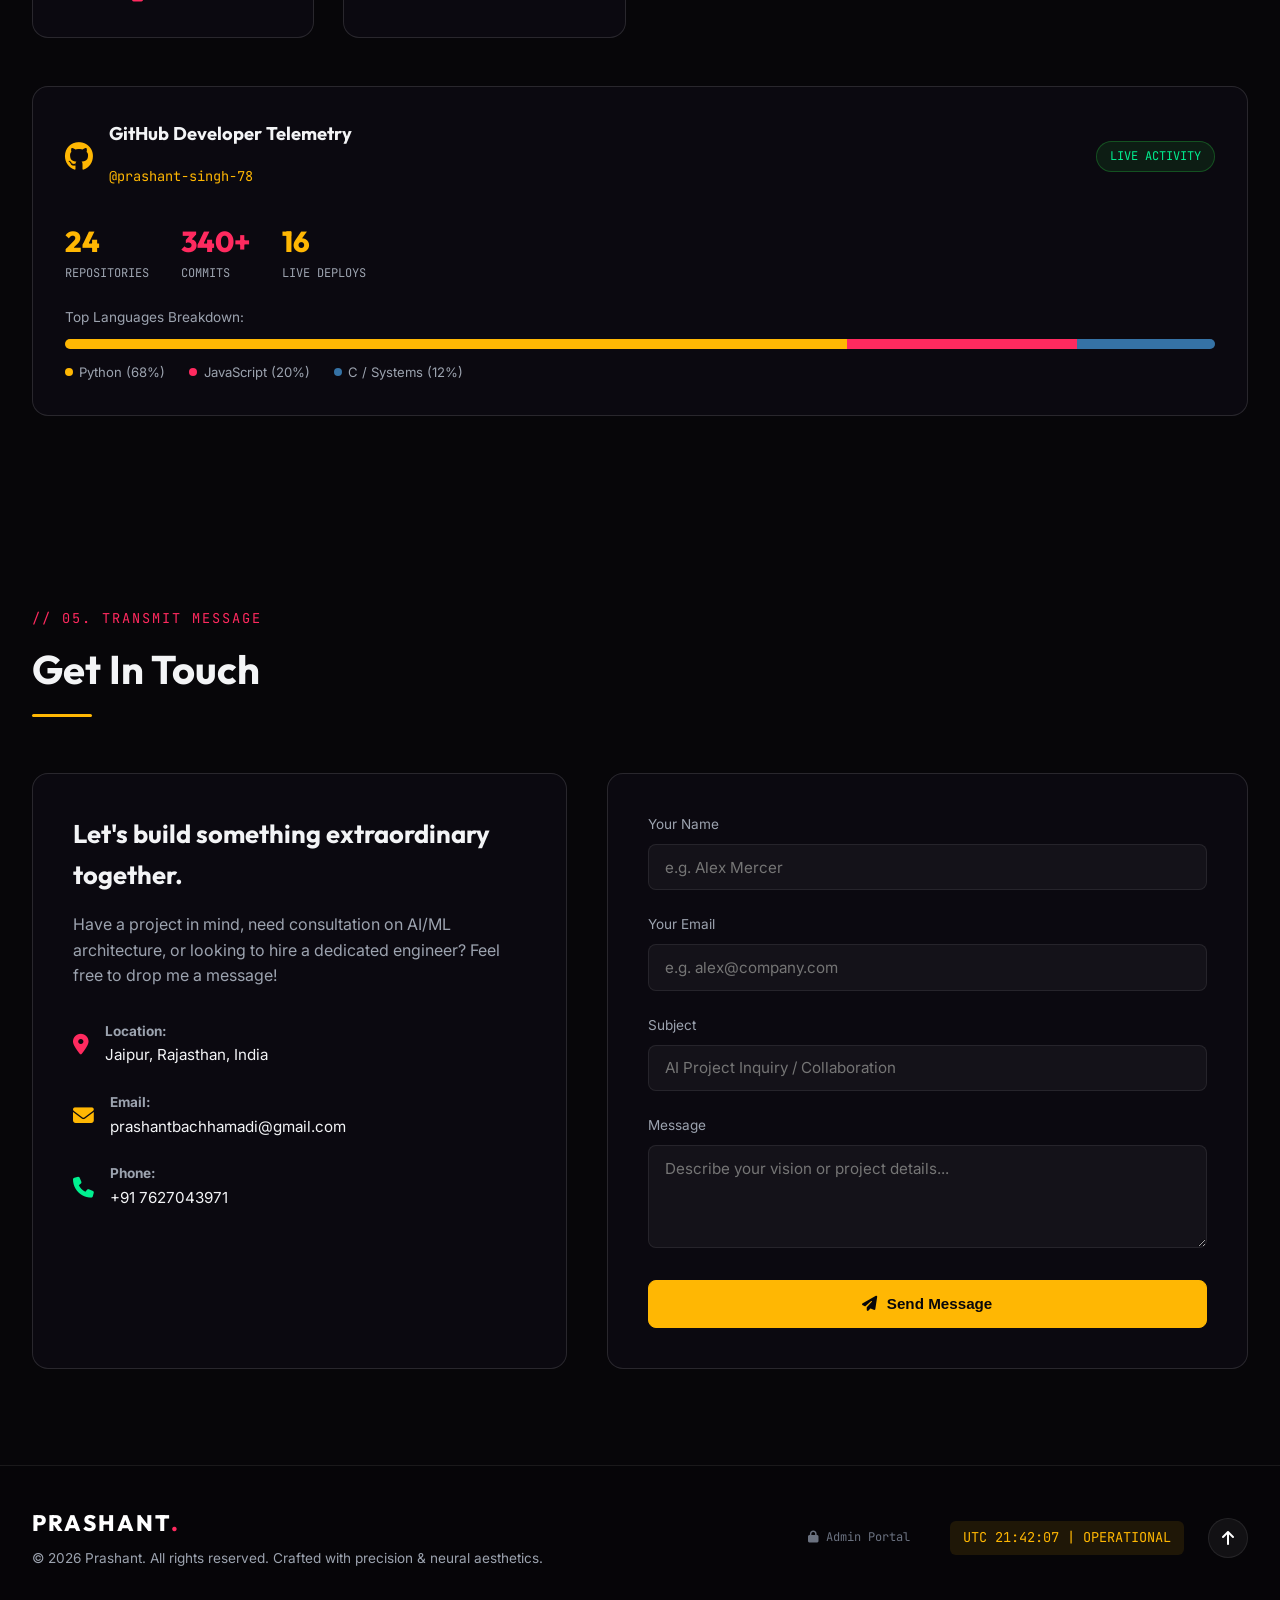
==== commit 42027024: "style: transform Recruiter & Tailor Mode modals into futuristic Cyberpunk Gaming HUD Theme" ====
--- a/index.html
+++ b/index.html
@@ -1303,75 +1303,75 @@
         </div>
     </div>
 
-    <!-- Recruiter Mode Executive Briefing Glassmorphism Modal (Red, Gold, Blue & Black Theme) -->
-    <div id="p2RecruiterModal" class="p2-cs-modal" style="display: none; position: fixed; top: 0; left: 0; width: 100vw; height: 100vh; background: rgba(4, 6, 12, 0.92); backdrop-filter: blur(16px); -webkit-backdrop-filter: blur(16px); z-index: 999999; align-items: center; justify-content: center; padding: 1.5rem;">
+    <!-- Recruiter Mode Executive Briefing Glassmorphism Modal (Gaming HUD Theme) -->
+    <div id="p2RecruiterModal" class="p2-cs-modal" style="display: none; position: fixed; top: 0; left: 0; width: 100vw; height: 100vh; background: rgba(2, 4, 10, 0.94); backdrop-filter: blur(18px); -webkit-backdrop-filter: blur(18px); z-index: 999999; align-items: center; justify-content: center; padding: 1.5rem;">
         <div class="p2-cs-modal-overlay" onclick="p2ToggleRecruiterMode()" style="position: absolute; top: 0; left: 0; width: 100%; height: 100%;"></div>
-        <div class="p2-cs-modal-content glass-panel" style="position: relative; z-index: 10; width: 100%; max-width: 920px; max-height: 90vh; overflow-y: auto; background: #080a12; border: 1px solid rgba(0, 240, 255, 0.3); box-shadow: 0 0 40px rgba(0, 240, 255, 0.2), 0 0 20px rgba(255, 42, 95, 0.2); padding: 1.8rem; border-radius: 16px;">
-            <button class="p2-cs-close-btn" onclick="p2ToggleRecruiterMode()" title="Exit Recruiter Mode" style="position: absolute; top: 1rem; right: 1rem; background: transparent; border: none; color: #00f0ff; font-size: 1.5rem; cursor: pointer;">
-                <i class="fa-solid fa-xmark"></i>
+        <div class="p2-cs-modal-content glass-panel" style="position: relative; z-index: 10; width: 100%; max-width: 920px; max-height: 90vh; overflow-y: auto; background: #05070e; border: 2px solid #00f0ff; box-shadow: 0 0 35px rgba(0, 240, 255, 0.4), inset 0 0 20px rgba(0, 240, 255, 0.15); padding: 1.8rem; border-radius: 12px;">
+            <button class="p2-cs-close-btn" onclick="p2ToggleRecruiterMode()" title="Exit Recruiter Mode" style="position: absolute; top: 1rem; right: 1rem; background: rgba(0, 240, 255, 0.1); border: 1px solid #00f0ff; color: #00f0ff; font-size: 1.2rem; cursor: pointer; border-radius: 6px; padding: 0.3rem 0.6rem;">
+                <i class="fa-solid fa-xmark"></i> EXIT
             </button>
             
-            <div class="p2-rec-banner-header" style="border-bottom: 1px solid rgba(255, 255, 255, 0.1); padding-bottom: 0.8rem; margin-bottom: 1.2rem;">
-                <div class="p2-rec-badge" style="background: rgba(255, 42, 95, 0.12); border: 1px solid #ff2a5f; color: #ff2a5f;">
-                    <span class="pulse-dot" style="background: #ff2a5f;"></span> RECRUITER SUMMARY BRIEFING MODE
-                </div>
-                <span style="font-family: var(--font-mono); font-size: 0.8rem; color: #00f0ff;"><i class="fa-solid fa-circle-check"></i> Available for Full-Time Roles</span>
+            <div class="p2-rec-banner-header" style="border-bottom: 1px solid rgba(0, 240, 255, 0.25); padding-bottom: 0.8rem; margin-bottom: 1.2rem; display: flex; justify-content: space-between; align-items: center; flex-wrap: wrap; gap: 0.5rem;">
+                <div class="p2-rec-badge" style="background: rgba(57, 255, 20, 0.15); border: 1px solid #39ff14; color: #39ff14; font-family: var(--font-mono); font-weight: bold; letter-spacing: 1px;">
+                    <span class="pulse-dot" style="background: #39ff14;"></span> 🎮 RECRUITER HUD MISSION BRIEFING
+                </div>
+                <span style="font-family: var(--font-mono); font-size: 0.8rem; color: #00f0ff; background: rgba(0,240,255,0.1); padding: 0.2rem 0.6rem; border-radius: 4px; border: 1px solid rgba(0,240,255,0.3);"><i class="fa-solid fa-gamepad"></i> PLAYER 1 READY • STATUS: ONLINE</span>
             </div>
 
             <div class="p2-rec-banner-grid">
                 <div class="p2-rec-col-main">
-                    <h2 class="p2-rec-title" style="font-size: 1.85rem; margin-bottom: 0.5rem; background: linear-gradient(135deg, #ffffff 0%, #ffb703 50%, #00f0ff 100%); -webkit-background-clip: text; -webkit-text-fill-color: transparent;">Executive Candidate Briefing</h2>
-                    <p class="p2-rec-intro" style="color: var(--text-muted);">AI Engineer & Full-Stack Developer specializing in Machine Learning, Computer Vision, and high-impact web applications. Proven track record winning national project exhibitions and hackathons with production-ready AI solutions.</p>
+                    <h2 class="p2-rec-title" style="font-size: 1.9rem; margin-bottom: 0.5rem; font-family: var(--font-heading); color: #fff; text-shadow: 0 0 10px rgba(0, 240, 255, 0.5);">⚔️ Executive Candidate Stats</h2>
+                    <p class="p2-rec-intro" style="color: var(--text-muted); font-size: 0.92rem;">AI Engineer & Full-Stack Developer specializing in Machine Learning, Computer Vision, and high-impact web applications. Winner of 1st Rank in VGU National Project Exhibition with production-grade AI models.</p>
 
                     <div class="p2-rec-skills-wrapper" style="margin-top: 1rem;">
-                        <h4 style="font-family: var(--font-heading); color: #ffb703; margin-bottom: 0.5rem;"><i class="fa-solid fa-layer-group" style="color:#00f0ff;"></i> Core Skill Highlights</h4>
+                        <h4 style="font-family: var(--font-mono); color: #ffaa00; margin-bottom: 0.5rem; letter-spacing: 1px;"><i class="fa-solid fa-bolt" style="color:#39ff14;"></i> CORE ABILITIES & TECH STACK</h4>
                         <div class="p2-pills-row" style="display: flex; flex-wrap: wrap; gap: 0.4rem;">
-                            <span class="p2-pill" style="border-color: #ff2a5f; color: #ff2a5f; background: rgba(255, 42, 95, 0.1);">Python & Flask</span>
-                            <span class="p2-pill" style="border-color: #ff2a5f; color: #ff2a5f; background: rgba(255, 42, 95, 0.1);">TensorFlow & PyTorch</span>
-                            <span class="p2-pill" style="border-color: #ff2a5f; color: #ff2a5f; background: rgba(255, 42, 95, 0.1);">YOLOv8 Computer Vision</span>
-                            <span class="p2-pill" style="border-color: #ffb703; color: #ffb703; background: rgba(255, 183, 3, 0.1);">Scikit-learn & ML Pipelines</span>
-                            <span class="p2-pill" style="border-color: #ffb703; color: #ffb703; background: rgba(255, 183, 3, 0.1);">React & Next.js</span>
-                            <span class="p2-pill" style="border-color: #00f0ff; color: #00f0ff; background: rgba(0, 240, 255, 0.1);">SQL & Database Design</span>
-                            <span class="p2-pill" style="border-color: #00f0ff; color: #00f0ff; background: rgba(0, 240, 255, 0.1);">Git & Linux CLI</span>
-                            <span class="p2-pill" style="border-color: #00f0ff; color: #00f0ff; background: rgba(0, 240, 255, 0.1);">REST APIs & Cloud Deployment</span>
+                            <span class="p2-pill" style="border-color: #ff0055; color: #ff0055; background: rgba(255, 0, 85, 0.15); font-weight: bold;">Python & Flask</span>
+                            <span class="p2-pill" style="border-color: #ff0055; color: #ff0055; background: rgba(255, 0, 85, 0.15); font-weight: bold;">PyTorch & TensorFlow</span>
+                            <span class="p2-pill" style="border-color: #ff0055; color: #ff0055; background: rgba(255, 0, 85, 0.15); font-weight: bold;">YOLOv8 Computer Vision</span>
+                            <span class="p2-pill" style="border-color: #ffaa00; color: #ffaa00; background: rgba(255, 170, 0, 0.15); font-weight: bold;">Scikit-learn & ML</span>
+                            <span class="p2-pill" style="border-color: #ffaa00; color: #ffaa00; background: rgba(255, 170, 0, 0.15); font-weight: bold;">React & Next.js</span>
+                            <span class="p2-pill" style="border-color: #00f0ff; color: #00f0ff; background: rgba(0, 240, 255, 0.15); font-weight: bold;">PostgreSQL & SQL</span>
+                            <span class="p2-pill" style="border-color: #00f0ff; color: #00f0ff; background: rgba(0, 240, 255, 0.15); font-weight: bold;">Git & Linux CLI</span>
+                            <span class="p2-pill" style="border-color: #39ff14; color: #39ff14; background: rgba(57, 255, 20, 0.15); font-weight: bold;">REST APIs & Cloud</span>
                         </div>
                     </div>
 
                     <div style="margin-top: 1.5rem;">
-                        <h4 style="font-family: var(--font-heading); color: #ffb703; margin-bottom: 0.5rem;"><i class="fa-solid fa-star" style="color:#ff2a5f;"></i> Top Featured Projects (Highlighted Below)</h4>
-                        <ul style="list-style: none; padding: 0; font-size: 0.88rem; display: grid; grid-template-columns: 1fr 1fr; gap: 0.6rem; color: #fff;">
-                            <li><i class="fa-solid fa-check" style="color:#ff2a5f;"></i> <strong>StudyShield</strong> (AI Focus Monitor)</li>
-                            <li><i class="fa-solid fa-check" style="color:#ff2a5f;"></i> <strong>MockMate</strong> (AI Interview Prep)</li>
-                            <li><i class="fa-solid fa-check" style="color:#ffb703;"></i> <strong>MediCure</strong> (Healthcare Assistant)</li>
-                            <li><i class="fa-solid fa-check" style="color:#ffb703;"></i> <strong>NovaERP</strong> (Multi-Tenant SaaS)</li>
-                            <li><i class="fa-solid fa-check" style="color:#00f0ff;"></i> <strong>Deta Hub</strong> (Dataset Platform)</li>
-                            <li><i class="fa-solid fa-check" style="color:#00f0ff;"></i> <strong>Skin Disease Predictor</strong> (CNN ML)</li>
+                        <h4 style="font-family: var(--font-mono); color: #ffaa00; margin-bottom: 0.5rem; letter-spacing: 1px;"><i class="fa-solid fa-trophy" style="color:#ffaa00;"></i> FEATURED QUESTS & PROJECTS</h4>
+                        <ul style="list-style: none; padding: 0; font-size: 0.88rem; display: grid; grid-template-columns: 1fr 1fr; gap: 0.6rem; color: #fff; font-family: var(--font-mono);">
+                            <li><i class="fa-solid fa-gamepad" style="color:#ff0055;"></i> <strong>StudyShield</strong> [AI Focus Monitor]</li>
+                            <li><i class="fa-solid fa-gamepad" style="color:#ff0055;"></i> <strong>MockMate</strong> [AI Interview Prep]</li>
+                            <li><i class="fa-solid fa-gamepad" style="color:#ffaa00;"></i> <strong>MediCure</strong> [Health Assistant]</li>
+                            <li><i class="fa-solid fa-gamepad" style="color:#ffaa00;"></i> <strong>NovaERP</strong> [Multi-Tenant SaaS]</li>
+                            <li><i class="fa-solid fa-gamepad" style="color:#00f0ff;"></i> <strong>Deta Hub</strong> [Dataset Platform]</li>
+                            <li><i class="fa-solid fa-gamepad" style="color:#39ff14;"></i> <strong>Skin Disease AI</strong> [CNN Model]</li>
                         </ul>
                     </div>
 
-                    <!-- Disclaimer Box -->
-                    <div style="margin-top: 1.5rem; padding: 1rem 1.2rem; background: rgba(8, 10, 18, 0.9); border: 1px solid rgba(0, 240, 255, 0.3); border-radius: 10px; font-family: var(--font-mono); font-size: 0.85rem; color: #fff; display: flex; align-items: center; justify-content: space-between; flex-wrap: wrap; gap: 0.8rem; box-shadow: 0 0 15px rgba(0, 240, 255, 0.1);">
+                    <!-- Gaming HUD Disclaimer Box -->
+                    <div style="margin-top: 1.5rem; padding: 1rem 1.2rem; background: rgba(5, 10, 25, 0.95); border: 1px solid #00f0ff; border-radius: 8px; font-family: var(--font-mono); font-size: 0.85rem; color: #fff; display: flex; align-items: center; justify-content: space-between; flex-wrap: wrap; gap: 0.8rem; box-shadow: 0 0 15px rgba(0, 240, 255, 0.2);">
                         <div>
-                            <strong style="color: #00f0ff;"><i class="fa-solid fa-circle-info"></i> Notice / Disclaimer:</strong>
+                            <strong style="color: #00f0ff;"><i class="fa-solid fa-terminal"></i> [ MISSION NOTICE ]:</strong>
                             <span style="color: var(--text-muted); display: block; margin-top: 0.2rem;">If you require a domain-specific tailored resume (AI/ML, Full-Stack, Data Science, or Backend Systems), please click the "Tailor Resume" button below.</span>
                         </div>
-                        <button type="button" class="btn btn-outline" style="border-color: #00f0ff; color: #00f0ff;" onclick="p2ToggleRecruiterMode(); p2OpenResumeCustomizer();">
-                            <i class="fa-solid fa-wand-magic-sparkles"></i> Open Tailor Engine
+                        <button type="button" class="btn btn-outline" style="border-color: #39ff14; color: #39ff14; background: rgba(57, 255, 20, 0.1); font-family: var(--font-mono);" onclick="p2ToggleRecruiterMode(); p2OpenResumeCustomizer();">
+                            <i class="fa-solid fa-wand-magic-sparkles"></i> OPEN TAILOR ENGINE
                         </button>
                     </div>
 
                     <div class="p2-rec-actions" style="margin-top: 1.5rem; display: flex; gap: 1rem; flex-wrap: wrap;">
-                        <button type="button" class="btn btn-outline" style="border-color: #ff2a5f; color: #ff2a5f;" onclick="p2ToggleRecruiterMode(); p2OpenResumeCustomizer();">
-                            <i class="fa-solid fa-wand-magic-sparkles"></i> Tailor Resume
+                        <button type="button" class="btn btn-outline" style="border-color: #39ff14; color: #39ff14; font-family: var(--font-mono);" onclick="p2ToggleRecruiterMode(); p2OpenResumeCustomizer();">
+                            <i class="fa-solid fa-wand-magic-sparkles"></i> TAILOR RESUME
                         </button>
-                        <a href="assets/resume.pdf" target="_blank" download class="btn btn-gold" style="background: linear-gradient(135deg, #ff2a5f, #ffb703); border: none; color: #fff;">
-                            <i class="fa-solid fa-file-arrow-down"></i> Download Master Resume
+                        <a href="assets/resume.pdf" target="_blank" download class="btn btn-gold" style="background: linear-gradient(135deg, #ffaa00, #ff0055); border: none; color: #fff; font-family: var(--font-mono); font-weight: bold; text-shadow: 0 0 5px rgba(0,0,0,0.5);">
+                            <i class="fa-solid fa-download"></i> DOWNLOAD MASTER RESUME
                         </a>
-                        <a href="#contact" class="btn btn-outline" style="border-color: #00f0ff; color: #00f0ff;" onclick="p2ToggleRecruiterMode()">
-                            <i class="fa-solid fa-paper-plane"></i> Contact / Hire Me
+                        <a href="#contact" class="btn btn-outline" style="border-color: #00f0ff; color: #00f0ff; font-family: var(--font-mono);" onclick="p2ToggleRecruiterMode()">
+                            <i class="fa-solid fa-paper-plane"></i> CONTACT / HIRE ME
                         </a>
-                        <button type="button" class="btn btn-outline" onclick="p2ToggleRecruiterMode()">
-                            <i class="fa-solid fa-xmark"></i> Exit Recruiter Mode
+                        <button type="button" class="btn btn-outline" style="font-family: var(--font-mono);" onclick="p2ToggleRecruiterMode()">
+                            <i class="fa-solid fa-xmark"></i> EXIT RECRUITER MODE
                         </button>
                     </div>
                 </div>
@@ -1379,48 +1379,48 @@
         </div>
     </div>
 
-    <!-- Resume Customizer Glassmorphism Modal (Red, Gold, Blue & Black Theme) -->
-    <div id="p2ResumeCustomizerModal" class="p2-cs-modal" style="display: none; position: fixed; top: 0; left: 0; width: 100vw; height: 100vh; background: rgba(4, 6, 12, 0.92); backdrop-filter: blur(16px); -webkit-backdrop-filter: blur(16px); z-index: 999999; align-items: center; justify-content: center; padding: 1.5rem;">
+    <!-- Resume Customizer Glassmorphism Modal (Gaming HUD Theme) -->
+    <div id="p2ResumeCustomizerModal" class="p2-cs-modal" style="display: none; position: fixed; top: 0; left: 0; width: 100vw; height: 100vh; background: rgba(2, 4, 10, 0.94); backdrop-filter: blur(18px); -webkit-backdrop-filter: blur(18px); z-index: 999999; align-items: center; justify-content: center; padding: 1.5rem;">
         <div class="p2-cs-modal-overlay" onclick="p2CloseResumeCustomizer()" style="position: absolute; top: 0; left: 0; width: 100%; height: 100%;"></div>
-        <div class="p2-cs-modal-content glass-panel" style="position: relative; z-index: 10; width: 100%; max-width: 920px; max-height: 90vh; overflow-y: auto; padding: 1.8rem; background: #080a12; border: 1px solid rgba(0, 240, 255, 0.3); box-shadow: 0 0 40px rgba(0, 240, 255, 0.2), 0 0 20px rgba(255, 42, 95, 0.2); border-radius: 16px;">
-            <button class="p2-cs-close-btn" onclick="p2CloseResumeCustomizer()" title="Close Customizer" style="position: absolute; top: 1rem; right: 1rem; background: transparent; border: none; color: #00f0ff; font-size: 1.5rem; cursor: pointer;">
-                <i class="fa-solid fa-xmark"></i>
+        <div class="p2-cs-modal-content glass-panel" style="position: relative; z-index: 10; width: 100%; max-width: 920px; max-height: 90vh; overflow-y: auto; padding: 1.8rem; background: #05070e; border: 2px solid #00f0ff; box-shadow: 0 0 35px rgba(0, 240, 255, 0.4), inset 0 0 20px rgba(0, 240, 255, 0.15); border-radius: 12px;">
+            <button class="p2-cs-close-btn" onclick="p2CloseResumeCustomizer()" title="Close Customizer" style="position: absolute; top: 1rem; right: 1rem; background: rgba(0, 240, 255, 0.1); border: 1px solid #00f0ff; color: #00f0ff; font-size: 1.2rem; cursor: pointer; border-radius: 6px; padding: 0.3rem 0.6rem;">
+                <i class="fa-solid fa-xmark"></i> CLOSE
             </button>
             
-            <div class="p2-cs-modal-header" style="border-bottom: 1px solid rgba(255, 255, 255, 0.1); padding-bottom: 1rem; margin-bottom: 1.5rem;">
-                <span class="p2-cs-badge" style="background: rgba(0, 240, 255, 0.1); border: 1px solid #00f0ff; color: #00f0ff;"><i class="fa-solid fa-wand-magic-sparkles"></i> AI RESUME TAILORING ENGINE</span>
-                <h2 style="font-size: 1.8rem; margin-top: 0.4rem; background: linear-gradient(135deg, #ffffff 0%, #ffb703 50%, #00f0ff 100%); -webkit-background-clip: text; -webkit-text-fill-color: transparent;">Customize Prashant's Resume</h2>
-                <p style="color: var(--text-muted); font-size: 0.88rem;">Select a domain role to instantly tailor skills, project order, and executive summary.</p>
-            </div>
-
-            <!-- Role Selector Tabs (Color-Coded: Red, Gold, Blue, Violet) -->
+            <div class="p2-cs-modal-header" style="border-bottom: 1px solid rgba(0, 240, 255, 0.25); padding-bottom: 1rem; margin-bottom: 1.5rem;">
+                <span class="p2-cs-badge" style="background: rgba(0, 240, 255, 0.15); border: 1px solid #00f0ff; color: #00f0ff; font-family: var(--font-mono); font-weight: bold;"><i class="fa-solid fa-wand-magic-sparkles"></i> 🕹️ AI RESUME TAILORING ENGINE HUD</span>
+                <h2 style="font-size: 1.85rem; margin-top: 0.4rem; font-family: var(--font-heading); color: #fff; text-shadow: 0 0 10px rgba(0, 240, 255, 0.5);">Customize Prashant's Candidate Profile</h2>
+                <p style="color: var(--text-muted); font-size: 0.88rem; font-family: var(--font-mono);">Select a domain class to dynamically load role-specific loadouts, stats & summary.</p>
+            </div>
+
+            <!-- Role Selector Tabs (Gaming HUD Classes) -->
             <div style="display: flex; gap: 0.8rem; flex-wrap: wrap; margin-bottom: 1.5rem;">
-                <button type="button" class="btn p2-role-tab active" data-role="aiml" onclick="p2SelectResumeRole('aiml')" style="background: #ff2a5f; border-color: #ff2a5f; color: #fff;">
-                    <i class="fa-solid fa-brain"></i> AI / ML Engineer
+                <button type="button" class="btn p2-role-tab active" data-role="aiml" onclick="p2SelectResumeRole('aiml')" style="background: #ff0055; border-color: #ff0055; color: #fff; font-family: var(--font-mono); font-weight: bold;">
+                    <i class="fa-solid fa-brain"></i> CLASS: AI / ML ENGINEER
                 </button>
-                <button type="button" class="btn btn-outline p2-role-tab" data-role="fullstack" onclick="p2SelectResumeRole('fullstack')" style="border-color: #ffb703; color: #ffb703;">
-                    <i class="fa-solid fa-code"></i> Full-Stack Developer
+                <button type="button" class="btn btn-outline p2-role-tab" data-role="fullstack" onclick="p2SelectResumeRole('fullstack')" style="border-color: #ffaa00; color: #ffaa00; font-family: var(--font-mono); font-weight: bold;">
+                    <i class="fa-solid fa-code"></i> CLASS: FULL-STACK DEV
                 </button>
-                <button type="button" class="btn btn-outline p2-role-tab" data-role="datascience" onclick="p2SelectResumeRole('datascience')" style="border-color: #00f0ff; color: #00f0ff;">
-                    <i class="fa-solid fa-chart-line"></i> Data Scientist
+                <button type="button" class="btn btn-outline p2-role-tab" data-role="datascience" onclick="p2SelectResumeRole('datascience')" style="border-color: #00f0ff; color: #00f0ff; font-family: var(--font-mono); font-weight: bold;">
+                    <i class="fa-solid fa-chart-line"></i> CLASS: DATA SCIENTIST
                 </button>
-                <button type="button" class="btn btn-outline p2-role-tab" data-role="backend" onclick="p2SelectResumeRole('backend')" style="border-color: #8b5cf6; color: #8b5cf6;">
-                    <i class="fa-solid fa-server"></i> Backend Systems
+                <button type="button" class="btn btn-outline p2-role-tab" data-role="backend" onclick="p2SelectResumeRole('backend')" style="border-color: #39ff14; color: #39ff14; font-family: var(--font-mono); font-weight: bold;">
+                    <i class="fa-solid fa-server"></i> CLASS: BACKEND SYSTEMS
                 </button>
             </div>
 
             <!-- Live Custom Resume Preview Card -->
-            <div id="p2CustomResumePreview" class="p2-admin-card glass-panel" style="background: rgba(13, 17, 28, 0.95); border: 1px solid #ff2a5f; padding: 1.5rem; margin-bottom: 1.5rem; border-radius: 12px;">
+            <div id="p2CustomResumePreview" class="p2-admin-card glass-panel" style="background: rgba(10, 15, 30, 0.95); border: 2px solid #ff0055; padding: 1.5rem; margin-bottom: 1.5rem; border-radius: 10px; box-shadow: 0 0 20px rgba(0, 240, 255, 0.15);">
                 <!-- Dynamically populated by p2RenderCustomResumePreview() -->
             </div>
 
             <!-- Modal Action Buttons -->
             <div style="display: flex; gap: 1rem; justify-content: flex-end; flex-wrap: wrap;">
-                <a href="assets/resume.pdf" target="_blank" download class="btn btn-outline" style="border-color: rgba(255,255,255,0.2); color: #fff;">
-                    <i class="fa-solid fa-file-pdf"></i> Master PDF (Standard)
+                <a href="assets/resume.pdf" target="_blank" download class="btn btn-outline" style="border-color: rgba(255,255,255,0.2); color: #fff; font-family: var(--font-mono);">
+                    <i class="fa-solid fa-file-pdf"></i> MASTER PDF (STANDARD)
                 </a>
-                <button type="button" class="btn btn-gold" style="background: linear-gradient(135deg, #ff2a5f, #ffb703); border: none; color: #fff;" onclick="p2DownloadCustomizedResume()">
-                    <i class="fa-solid fa-download"></i> Download Tailored Resume PDF
+                <button type="button" class="btn btn-gold" style="background: linear-gradient(135deg, #ff0055, #ffaa00); border: none; color: #fff; font-family: var(--font-mono); font-weight: bold; text-shadow: 0 0 5px rgba(0,0,0,0.5);" onclick="p2DownloadCustomizedResume()">
+                    <i class="fa-solid fa-download"></i> DOWNLOAD TAILORED PDF
                 </button>
             </div>
         </div>
@@ -1505,8 +1505,8 @@
 
         window.p2SelectResumeRole = function(roleId) {
             p2CurrentRole = roleId || 'aiml';
-            var roleColors = { aiml: '#ff2a5f', fullstack: '#ffb703', datascience: '#00f0ff', backend: '#8b5cf6' };
-            var activeColor = roleColors[p2CurrentRole] || '#ff2a5f';
+            var roleColors = { aiml: '#ff0055', fullstack: '#ffaa00', datascience: '#00f0ff', backend: '#39ff14' };
+            var activeColor = roleColors[p2CurrentRole] || '#ff0055';
 
             var tabs = document.querySelectorAll('.p2-role-tab');
             tabs.forEach(function(tab) {
@@ -1531,8 +1531,8 @@
             var container = document.getElementById('p2CustomResumePreview');
             if (!container) return;
 
-            var roleColors = { aiml: '#ff2a5f', fullstack: '#ffb703', datascience: '#00f0ff', backend: '#8b5cf6' };
-            var activeColor = roleColors[roleId] || '#ff2a5f';
+            var roleColors = { aiml: '#ff0055', fullstack: '#ffaa00', datascience: '#00f0ff', backend: '#39ff14' };
+            var activeColor = roleColors[roleId] || '#ff0055';
             container.style.borderColor = activeColor;
 
             var roleProfiles = {
@@ -1580,18 +1580,18 @@
 
             var prof = roleProfiles[roleId] || roleProfiles['aiml'];
             var skillsHTML = prof.skills.map(function(s) {
-                return '<span class="p2-pill" style="border-color:' + activeColor + '; color:#fff; background:rgba(255,255,255,0.08); margin:2px;">' + s + '</span>';
+                return '<span class="p2-pill" style="border-color:' + activeColor + '; color:#fff; background:rgba(255,255,255,0.08); font-family:var(--font-mono); font-weight:bold; margin:2px;">' + s + '</span>';
             }).join(' ');
 
             var highlightsHTML = prof.highlights.map(function(h) {
-                return '<li><i class="fa-solid fa-check" style="color:' + activeColor + '; margin-right:0.5rem;"></i>' + h + '</li>';
+                return '<li><i class="fa-solid fa-gamepad" style="color:' + activeColor + '; margin-right:0.5rem;"></i>' + h + '</li>';
             }).join('');
 
             container.innerHTML = 
-                '<div style="display:flex; justify-content:space-between; align-items:flex-start; flex-wrap:wrap; gap:1rem; margin-bottom:1rem; border-bottom:1px dashed rgba(255,255,255,0.15); padding-bottom:1rem;">' +
+                '<div style="display:flex; justify-content:space-between; align-items:flex-start; flex-wrap:wrap; gap:1rem; margin-bottom:1rem; border-bottom:1px dashed rgba(0,240,255,0.25); padding-bottom:1rem;">' +
                     '<div>' +
-                        '<h3 style="font-size:1.4rem; margin-bottom:0.2rem; color:#fff;">Prashant Singh</h3>' +
-                        '<span style="font-family:var(--font-mono); font-size:0.9rem; color:' + activeColor + '; font-weight:600;">' + prof.title + '</span>' +
+                        '<h3 style="font-size:1.4rem; margin-bottom:0.2rem; color:#fff; font-family:var(--font-mono);">Prashant Singh</h3>' +
+                        '<span style="font-family:var(--font-mono); font-size:0.9rem; color:' + activeColor + '; font-weight:bold; letter-spacing:1px;">[ ' + prof.title + ' ]</span>' +
                     '</div>' +
                     '<div style="font-size:0.82rem; color:var(--text-muted); font-family:var(--font-mono);">' +
                         '<div><i class="fa-solid fa-envelope" style="color:' + activeColor + ';"></i> prashantbachhamadi@gmail.com</div>' +
@@ -1599,20 +1599,20 @@
                     '</div>' +
                 '</div>' +
                 '<div style="margin-bottom:1.2rem;">' +
-                    '<h4 style="font-size:0.95rem; text-transform:uppercase; letter-spacing:1px; margin-bottom:0.4rem; color:' + activeColor + ';"><i class="fa-solid fa-user" style="color:' + activeColor + ';"></i> Tailored Executive Summary</h4>' +
+                    '<h4 style="font-size:0.95rem; text-transform:uppercase; letter-spacing:1px; margin-bottom:0.4rem; color:' + activeColor + '; font-family:var(--font-mono);"><i class="fa-solid fa-user" style="color:' + activeColor + ';"></i> TAILORED SUMMARY LOADOUT</h4>' +
                     '<p style="font-size:0.88rem; color:var(--text-main); line-height:1.6;">' + prof.summary + '</p>' +
                 '</div>' +
                 '<div style="margin-bottom:1.2rem;">' +
-                    '<h4 style="font-size:0.95rem; text-transform:uppercase; letter-spacing:1px; margin-bottom:0.6rem; color:' + activeColor + ';"><i class="fa-solid fa-layer-group" style="color:' + activeColor + ';"></i> Targeted Core Competencies</h4>' +
+                    '<h4 style="font-size:0.95rem; text-transform:uppercase; letter-spacing:1px; margin-bottom:0.6rem; color:' + activeColor + '; font-family:var(--font-mono);"><i class="fa-solid fa-layer-group" style="color:' + activeColor + ';"></i> TARGETED CORE COMPETENCIES</h4>' +
                     '<div style="display:flex; flex-wrap:wrap; gap:0.4rem;">' + skillsHTML + '</div>' +
                 '</div>' +
                 '<div style="margin-bottom:1.2rem;">' +
-                    '<h4 style="font-size:0.95rem; text-transform:uppercase; letter-spacing:1px; margin-bottom:0.5rem; color:' + activeColor + ';"><i class="fa-solid fa-star" style="color:' + activeColor + ';"></i> Role-Specific Engineering Accomplishments</h4>' +
-                    '<ul style="list-style:none; padding-left:0; font-size:0.88rem; display:flex; flex-direction:column; gap:0.5rem; color:#fff;">' + highlightsHTML + '</ul>' +
+                    '<h4 style="font-size:0.95rem; text-transform:uppercase; letter-spacing:1px; margin-bottom:0.5rem; color:' + activeColor + '; font-family:var(--font-mono);"><i class="fa-solid fa-trophy" style="color:' + activeColor + ';"></i> COMPLETED QUESTS & ACCOMPLISHMENTS</h4>' +
+                    '<ul style="list-style:none; padding-left:0; font-size:0.88rem; display:flex; flex-direction:column; gap:0.5rem; color:#fff; font-family:var(--font-mono);">' + highlightsHTML + '</ul>' +
                 '</div>' +
                 '<div>' +
-                    '<h4 style="font-size:0.95rem; text-transform:uppercase; letter-spacing:1px; margin-bottom:0.4rem; color:' + activeColor + ';"><i class="fa-solid fa-graduation-cap" style="color:' + activeColor + ';"></i> Education & Achievements</h4>' +
-                    '<p style="font-size:0.85rem; color:var(--text-muted); margin:0;">B.Tech CSE (AI & ML Specialization) — VGU Jaipur (2022 - 2026) | 🏆 1st Rank Winner VGU National Exhibition 2025</p>' +
+                    '<h4 style="font-size:0.95rem; text-transform:uppercase; letter-spacing:1px; margin-bottom:0.4rem; color:' + activeColor + '; font-family:var(--font-mono);"><i class="fa-solid fa-graduation-cap" style="color:' + activeColor + ';"></i> EDUCATION & RANKING</h4>' +
+                    '<p style="font-size:0.85rem; color:var(--text-muted); margin:0; font-family:var(--font-mono);">B.Tech CSE (AI & ML Specialization) — VGU Jaipur (2022 - 2026) | 🏆 RANK #1 VGU National Exhibition 2025</p>' +
                 '</div>';
         }
 
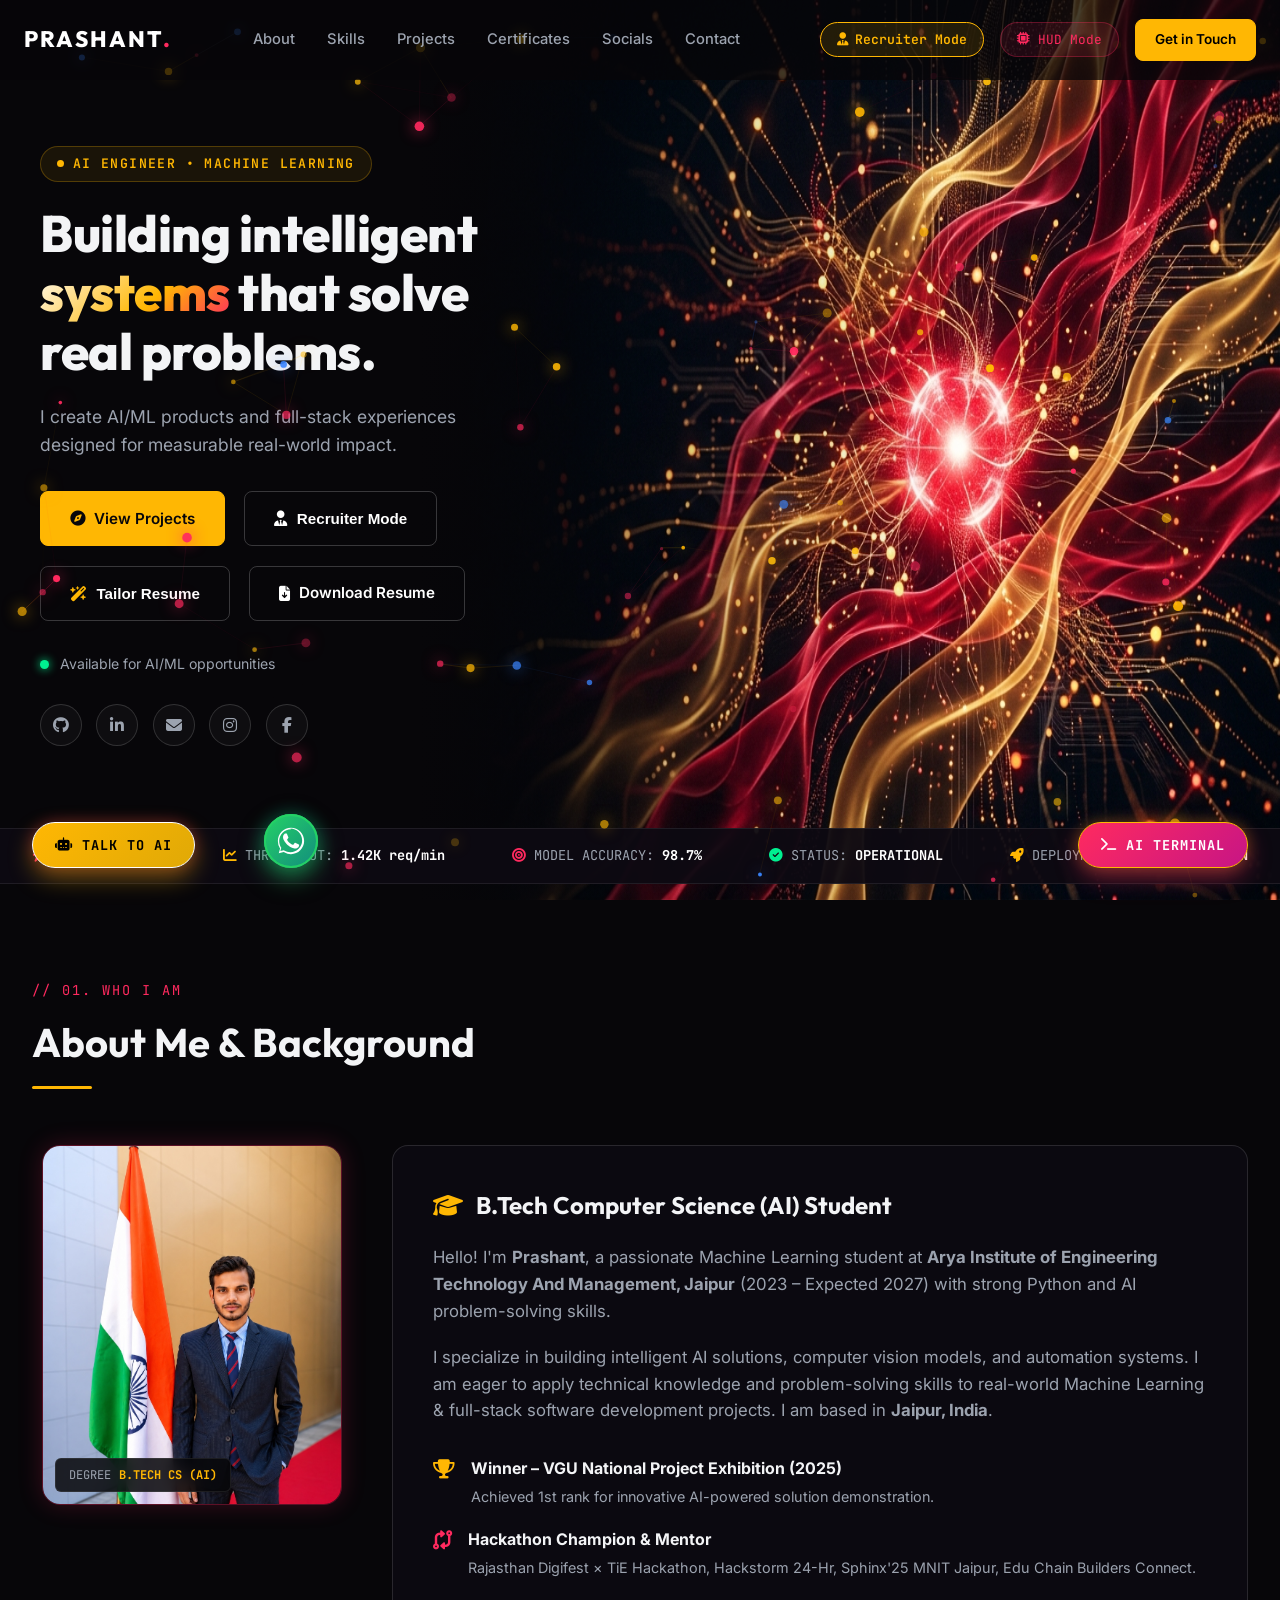
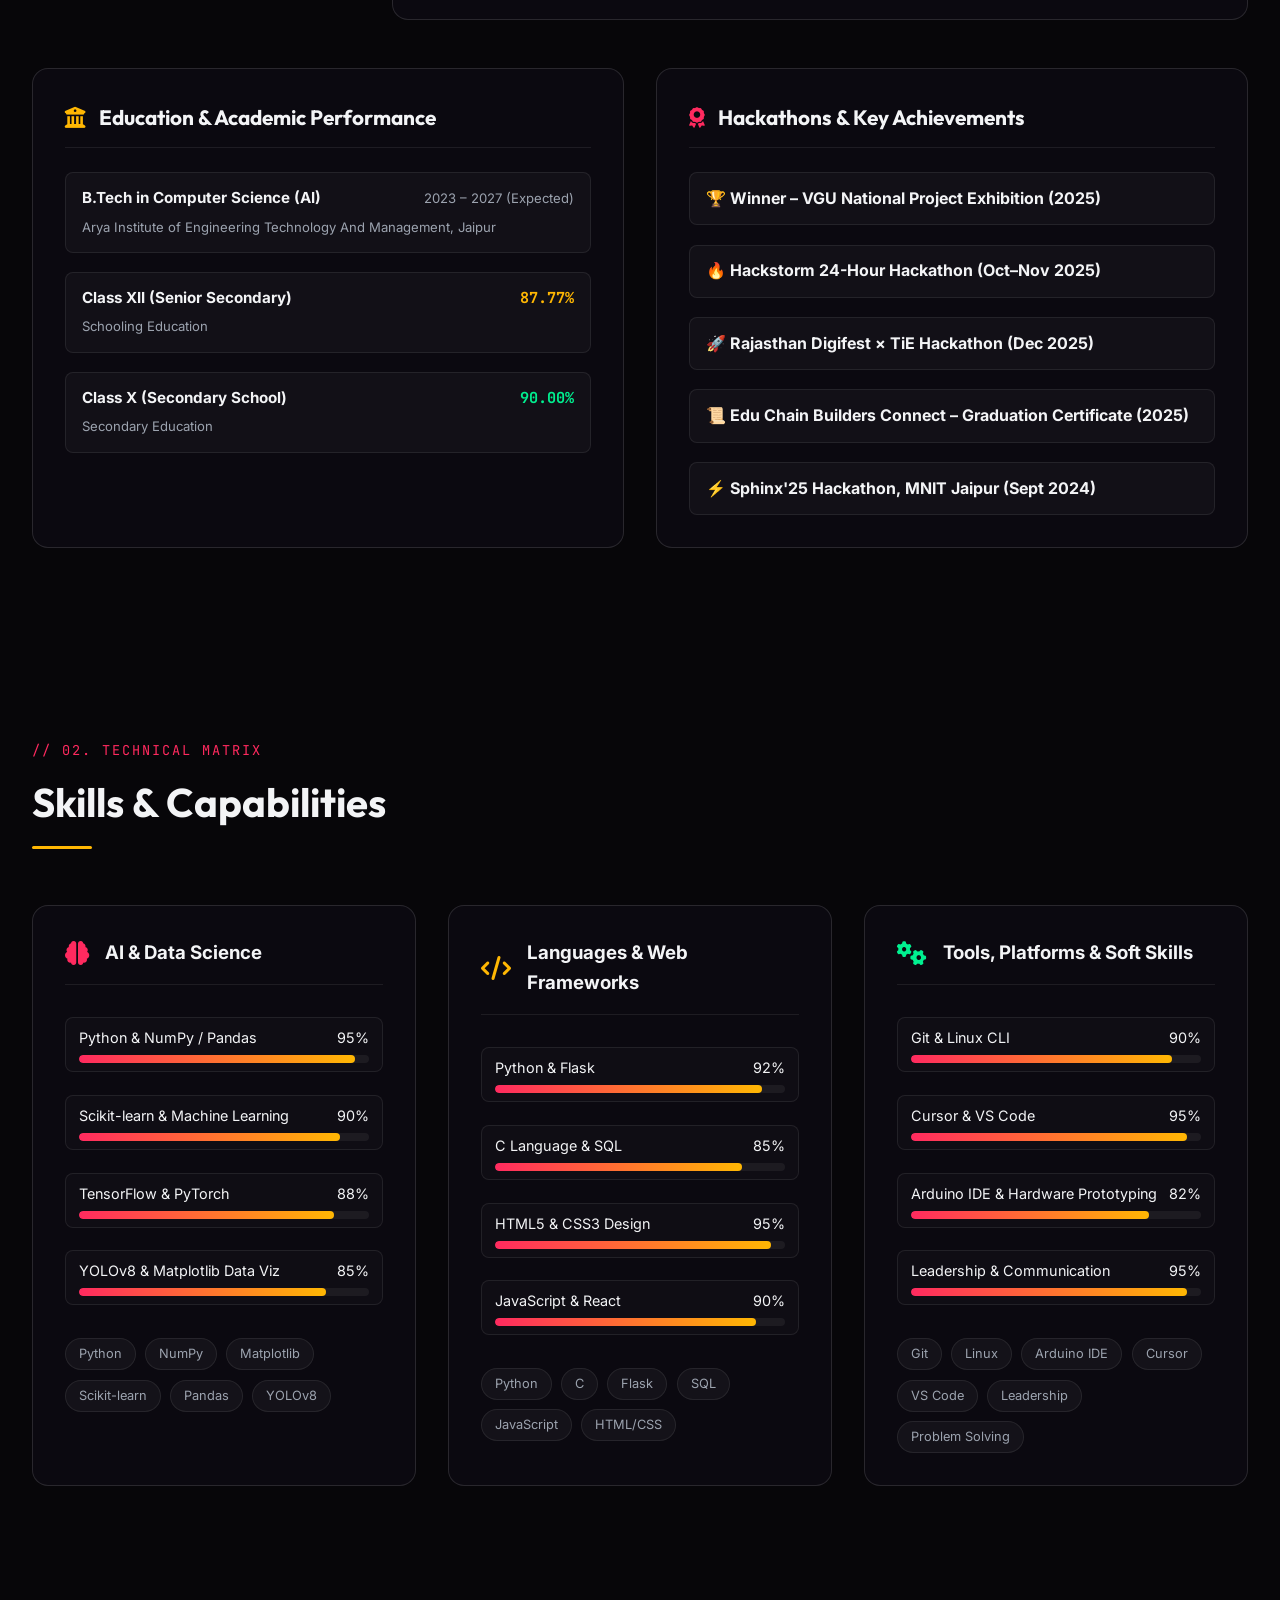
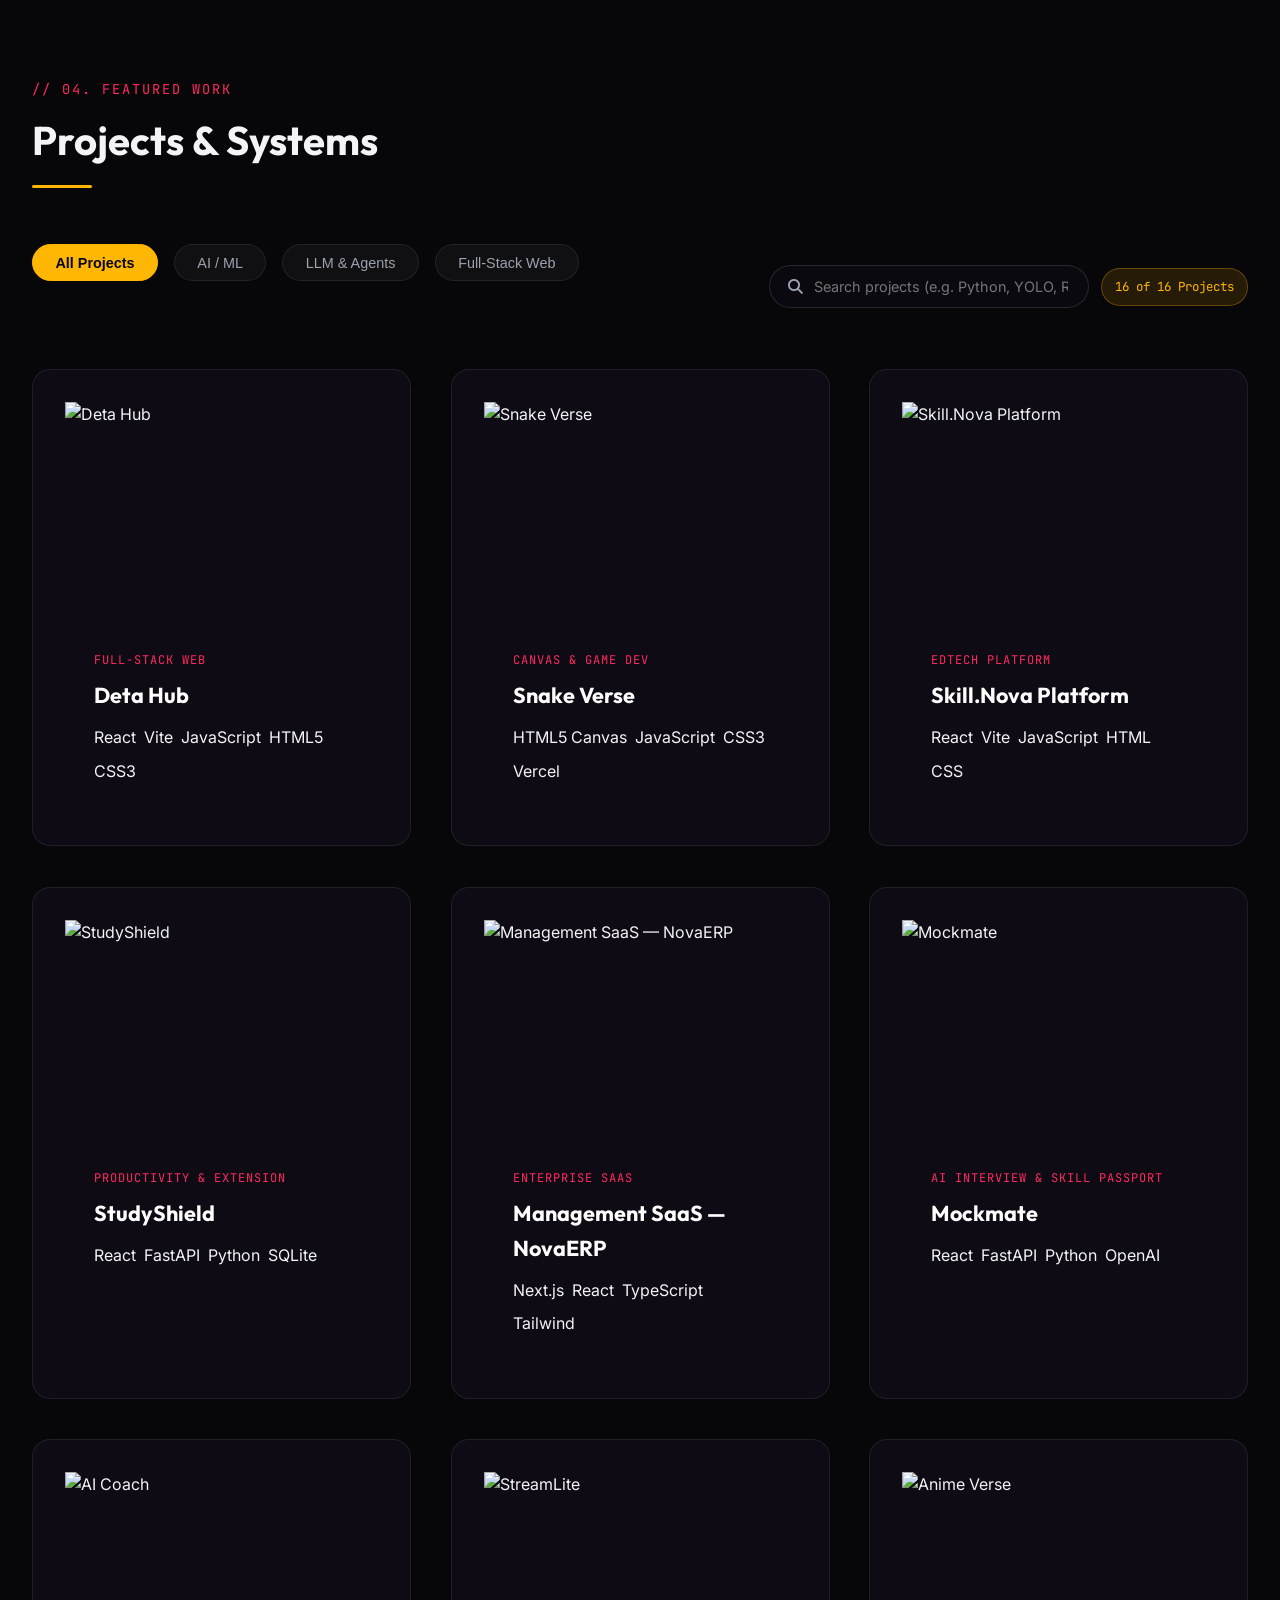
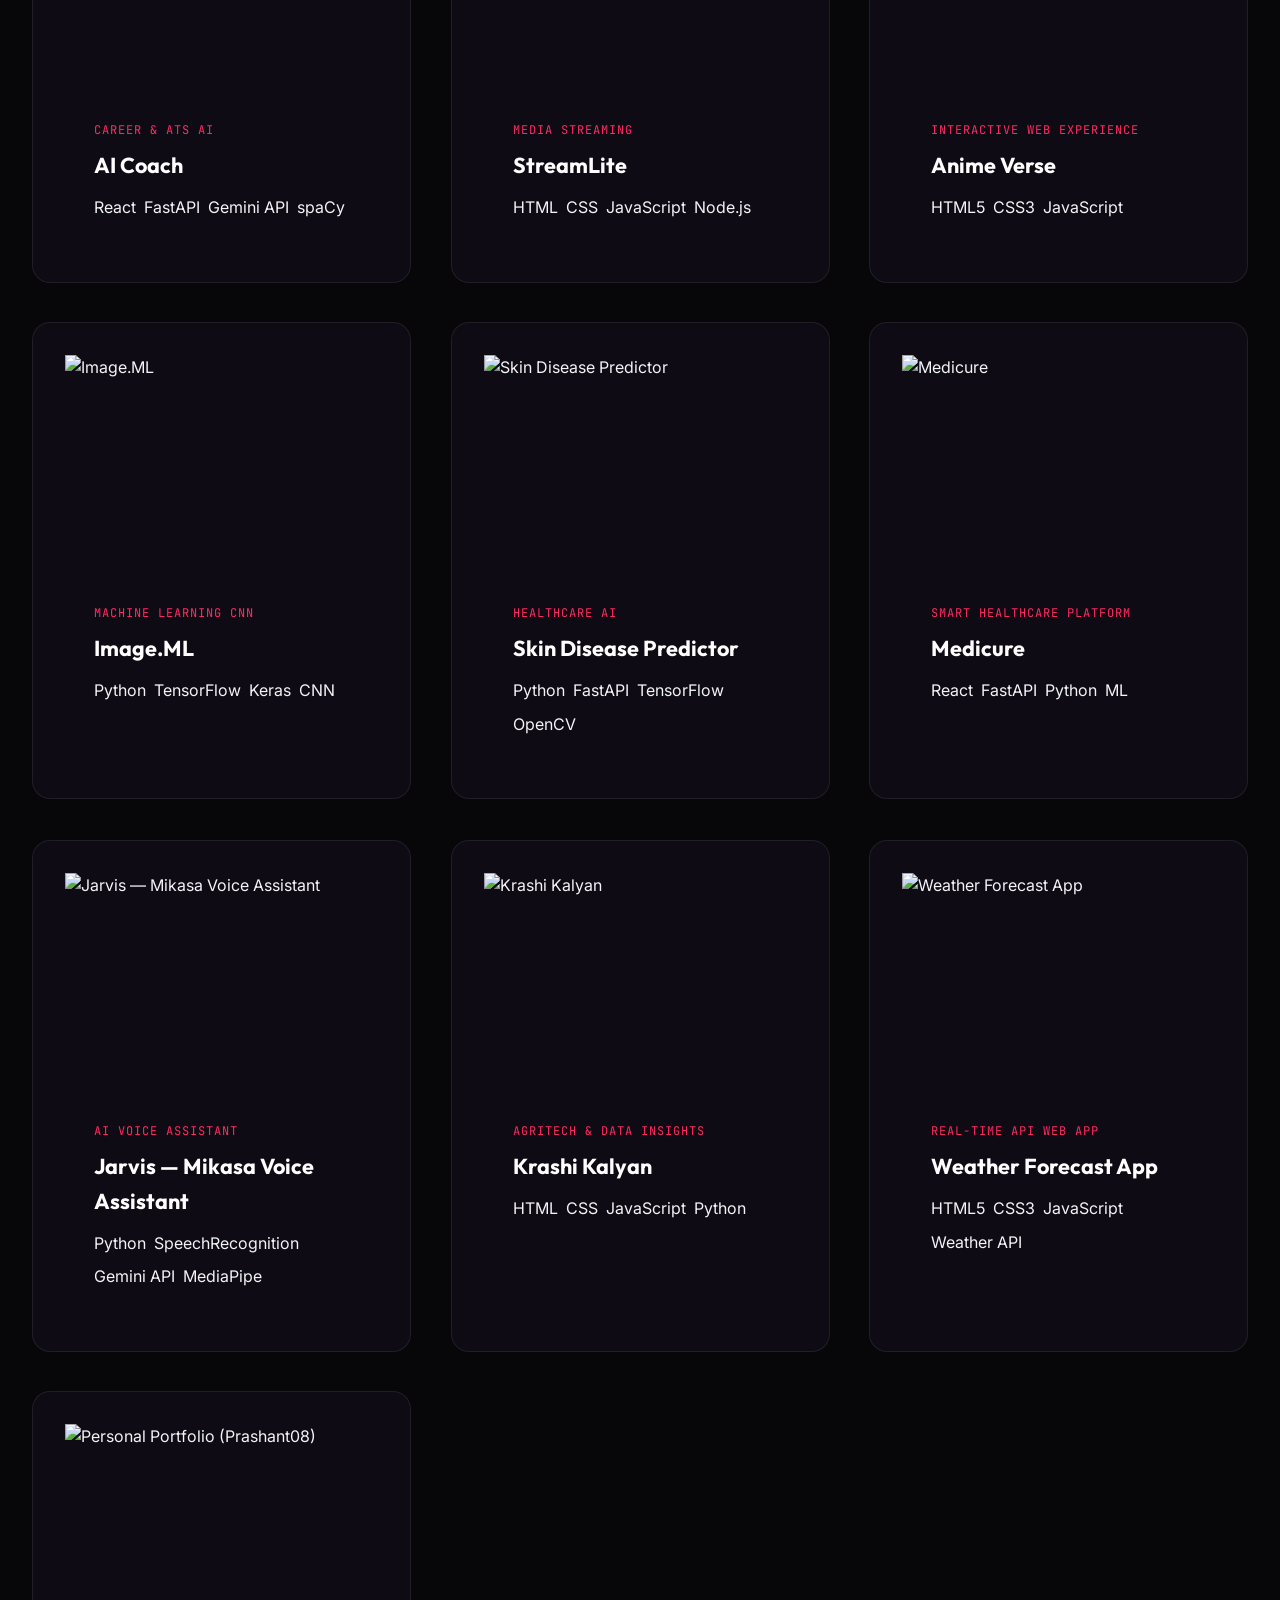
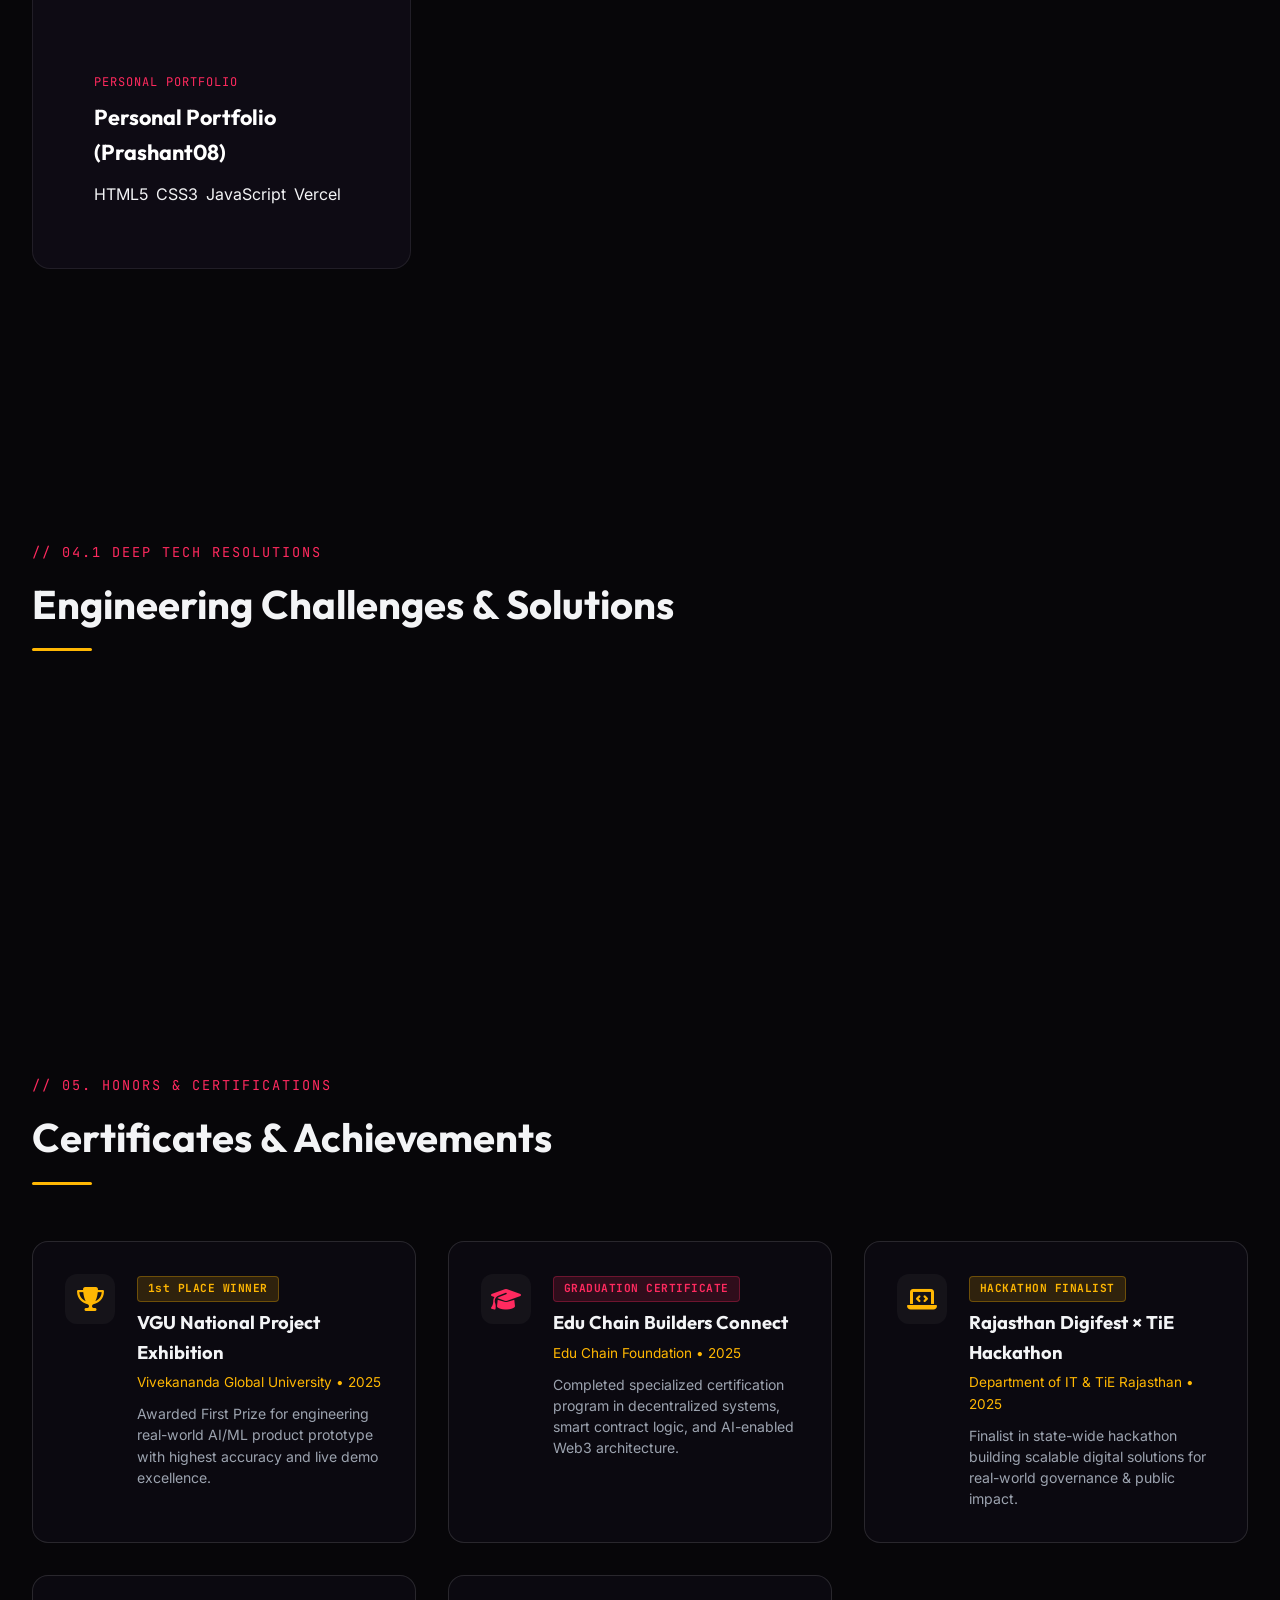
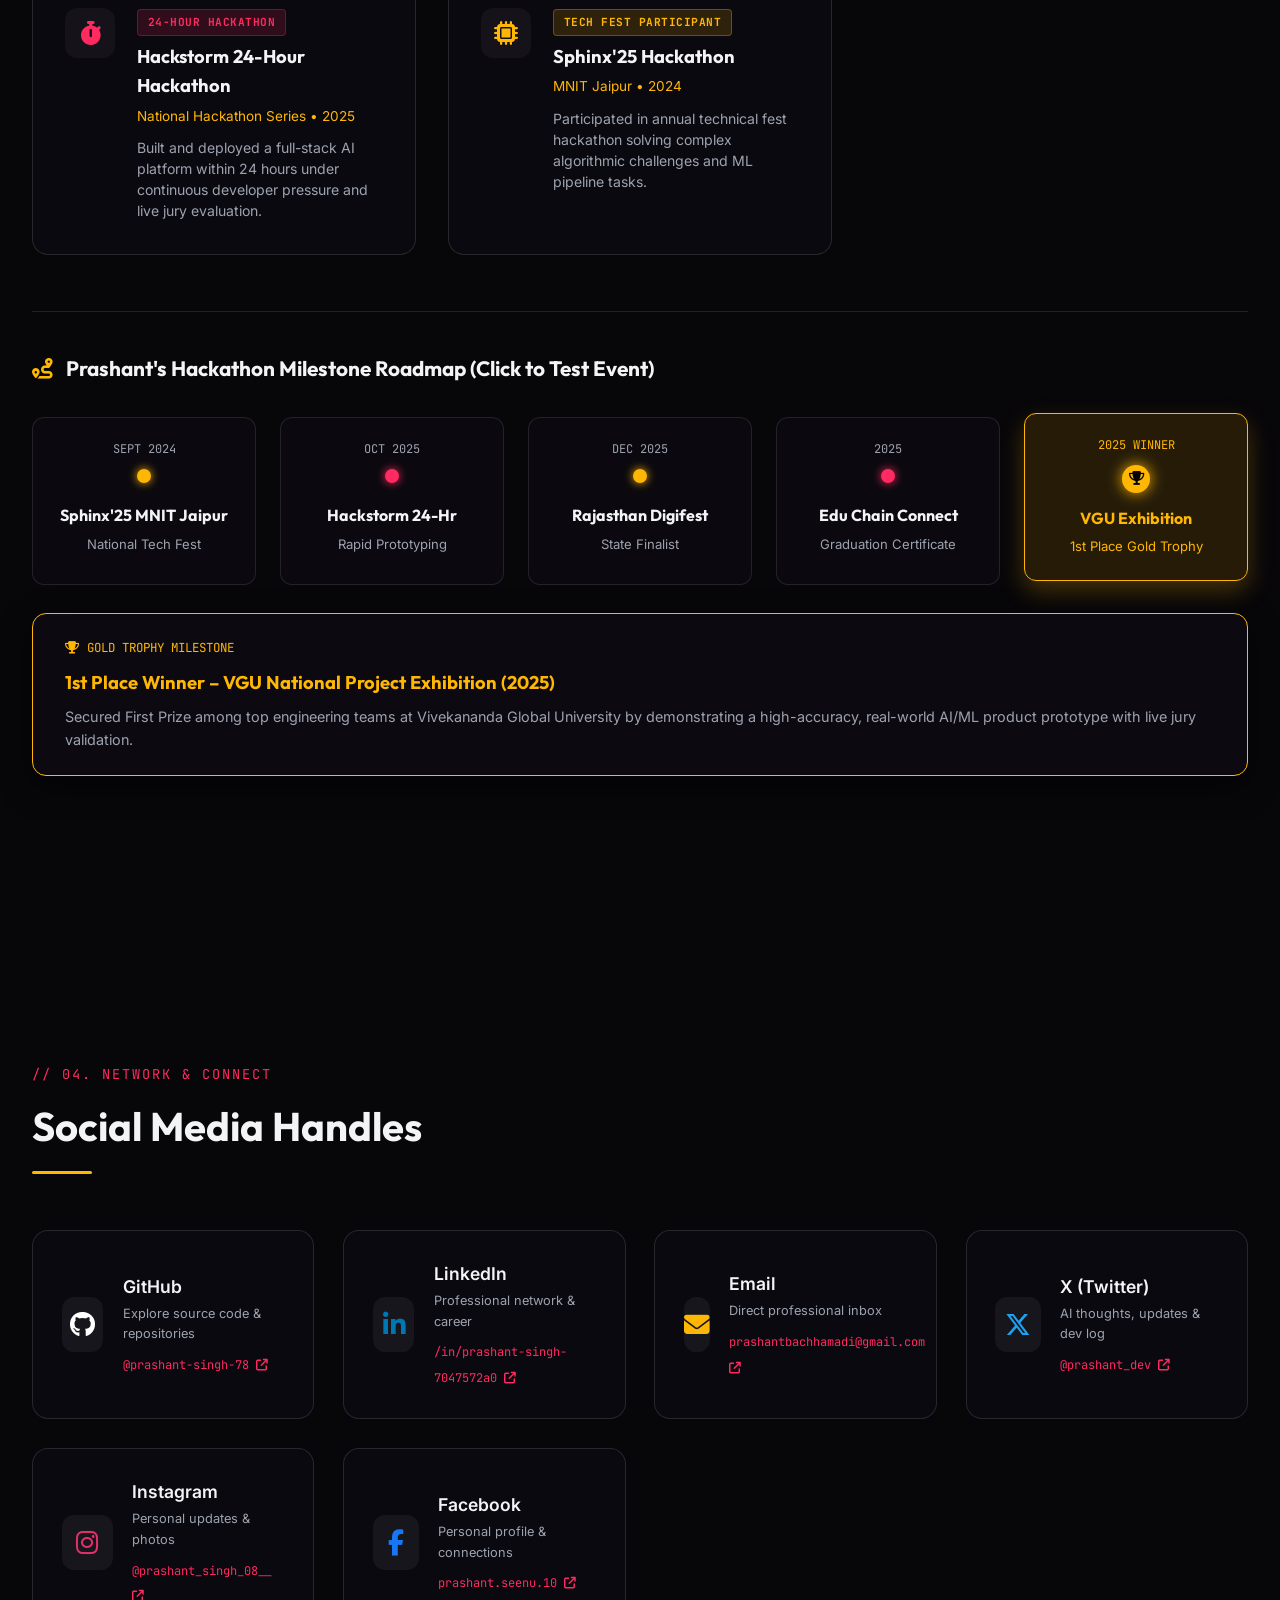
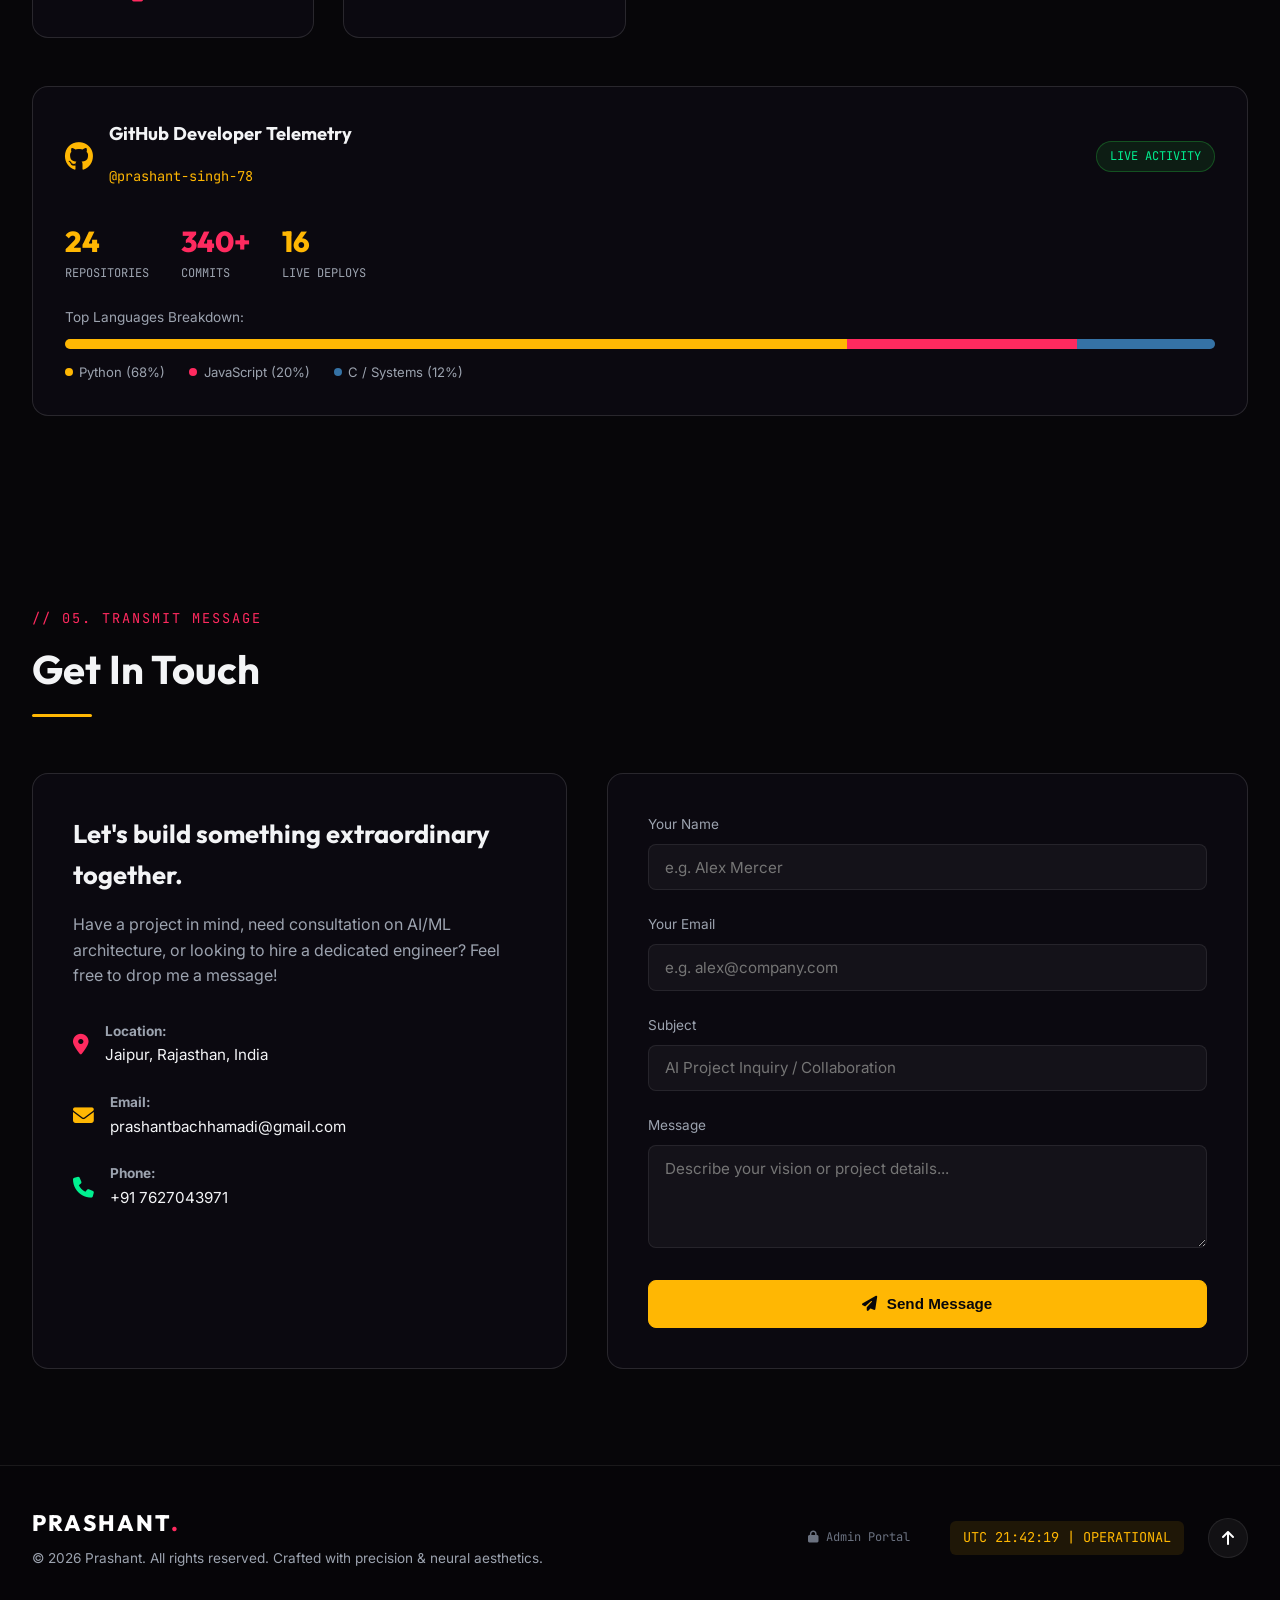
==== commit d0bf837c: "fix: resolve text overlapping in Recruiter Mode and apply Futuristic Quantum theme with Space Grotes" ====
--- a/index.html
+++ b/index.html
@@ -9,7 +9,7 @@
     <!-- Google Fonts -->
     <link rel="preconnect" href="https://fonts.googleapis.com">
     <link rel="preconnect" href="https://fonts.gstatic.com" crossorigin>
-    <link href="https://fonts.googleapis.com/css2?family=Inter:wght@300;400;500;600;700&family=JetBrains+Mono:wght@400;500;600;700&family=Outfit:wght@400;500;600;700;800;900&display=swap" rel="stylesheet">
+    <link href="https://fonts.googleapis.com/css2?family=Inter:wght@300;400;500;600;700&family=JetBrains+Mono:wght@400;500;600;700&family=Outfit:wght@400;500;600;700;800;900&family=Space+Grotesk:wght@400;500;600;700&family=Orbitron:wght@600;700;800;900&display=swap" rel="stylesheet">
     
     <!-- FontAwesome Icons -->
     <link rel="stylesheet" href="https://cdnjs.cloudflare.com/ajax/libs/font-awesome/6.5.1/css/all.min.css">
@@ -1303,124 +1303,119 @@
         </div>
     </div>
 
-    <!-- Recruiter Mode Executive Briefing Glassmorphism Modal (Gaming HUD Theme) -->
-    <div id="p2RecruiterModal" class="p2-cs-modal" style="display: none; position: fixed; top: 0; left: 0; width: 100vw; height: 100vh; background: rgba(2, 4, 10, 0.94); backdrop-filter: blur(18px); -webkit-backdrop-filter: blur(18px); z-index: 999999; align-items: center; justify-content: center; padding: 1.5rem;">
+    <!-- Recruiter Mode Executive Briefing Glassmorphism Modal (Futuristic Quantum Theme) -->
+    <div id="p2RecruiterModal" class="p2-cs-modal" style="display: none; position: fixed; top: 0; left: 0; width: 100vw; height: 100vh; background: rgba(3, 7, 18, 0.94); backdrop-filter: blur(20px); -webkit-backdrop-filter: blur(20px); z-index: 999999; align-items: center; justify-content: center; padding: 1rem; box-sizing: border-box;">
         <div class="p2-cs-modal-overlay" onclick="p2ToggleRecruiterMode()" style="position: absolute; top: 0; left: 0; width: 100%; height: 100%;"></div>
-        <div class="p2-cs-modal-content glass-panel" style="position: relative; z-index: 10; width: 100%; max-width: 920px; max-height: 90vh; overflow-y: auto; background: #05070e; border: 2px solid #00f0ff; box-shadow: 0 0 35px rgba(0, 240, 255, 0.4), inset 0 0 20px rgba(0, 240, 255, 0.15); padding: 1.8rem; border-radius: 12px;">
-            <button class="p2-cs-close-btn" onclick="p2ToggleRecruiterMode()" title="Exit Recruiter Mode" style="position: absolute; top: 1rem; right: 1rem; background: rgba(0, 240, 255, 0.1); border: 1px solid #00f0ff; color: #00f0ff; font-size: 1.2rem; cursor: pointer; border-radius: 6px; padding: 0.3rem 0.6rem;">
-                <i class="fa-solid fa-xmark"></i> EXIT
+        <div class="p2-cs-modal-content glass-panel" style="position: relative; z-index: 10; width: 100%; max-width: 900px; max-height: 88vh; overflow-y: auto; background: #040714; border: 1px solid rgba(0, 240, 255, 0.4); box-shadow: 0 0 35px rgba(0, 240, 255, 0.25), 0 0 15px rgba(168, 85, 247, 0.2); padding: 1.8rem; border-radius: 16px; box-sizing: border-box; display: flex; flex-direction: column; gap: 1.2rem;">
+            <button class="p2-cs-close-btn" onclick="p2ToggleRecruiterMode()" title="Exit Recruiter Mode" style="position: absolute; top: 1rem; right: 1rem; background: rgba(0, 240, 255, 0.1); border: 1px solid rgba(0, 240, 255, 0.4); color: #00f0ff; font-size: 1.1rem; cursor: pointer; border-radius: 8px; padding: 0.38rem 0.8rem; font-family: 'Space Grotesk', sans-serif; transition: all 0.2s;">
+                <i class="fa-solid fa-xmark"></i> Close
             </button>
             
-            <div class="p2-rec-banner-header" style="border-bottom: 1px solid rgba(0, 240, 255, 0.25); padding-bottom: 0.8rem; margin-bottom: 1.2rem; display: flex; justify-content: space-between; align-items: center; flex-wrap: wrap; gap: 0.5rem;">
-                <div class="p2-rec-badge" style="background: rgba(57, 255, 20, 0.15); border: 1px solid #39ff14; color: #39ff14; font-family: var(--font-mono); font-weight: bold; letter-spacing: 1px;">
-                    <span class="pulse-dot" style="background: #39ff14;"></span> 🎮 RECRUITER HUD MISSION BRIEFING
-                </div>
-                <span style="font-family: var(--font-mono); font-size: 0.8rem; color: #00f0ff; background: rgba(0,240,255,0.1); padding: 0.2rem 0.6rem; border-radius: 4px; border: 1px solid rgba(0,240,255,0.3);"><i class="fa-solid fa-gamepad"></i> PLAYER 1 READY • STATUS: ONLINE</span>
-            </div>
-
-            <div class="p2-rec-banner-grid">
-                <div class="p2-rec-col-main">
-                    <h2 class="p2-rec-title" style="font-size: 1.9rem; margin-bottom: 0.5rem; font-family: var(--font-heading); color: #fff; text-shadow: 0 0 10px rgba(0, 240, 255, 0.5);">⚔️ Executive Candidate Stats</h2>
-                    <p class="p2-rec-intro" style="color: var(--text-muted); font-size: 0.92rem;">AI Engineer & Full-Stack Developer specializing in Machine Learning, Computer Vision, and high-impact web applications. Winner of 1st Rank in VGU National Project Exhibition with production-grade AI models.</p>
-
-                    <div class="p2-rec-skills-wrapper" style="margin-top: 1rem;">
-                        <h4 style="font-family: var(--font-mono); color: #ffaa00; margin-bottom: 0.5rem; letter-spacing: 1px;"><i class="fa-solid fa-bolt" style="color:#39ff14;"></i> CORE ABILITIES & TECH STACK</h4>
-                        <div class="p2-pills-row" style="display: flex; flex-wrap: wrap; gap: 0.4rem;">
-                            <span class="p2-pill" style="border-color: #ff0055; color: #ff0055; background: rgba(255, 0, 85, 0.15); font-weight: bold;">Python & Flask</span>
-                            <span class="p2-pill" style="border-color: #ff0055; color: #ff0055; background: rgba(255, 0, 85, 0.15); font-weight: bold;">PyTorch & TensorFlow</span>
-                            <span class="p2-pill" style="border-color: #ff0055; color: #ff0055; background: rgba(255, 0, 85, 0.15); font-weight: bold;">YOLOv8 Computer Vision</span>
-                            <span class="p2-pill" style="border-color: #ffaa00; color: #ffaa00; background: rgba(255, 170, 0, 0.15); font-weight: bold;">Scikit-learn & ML</span>
-                            <span class="p2-pill" style="border-color: #ffaa00; color: #ffaa00; background: rgba(255, 170, 0, 0.15); font-weight: bold;">React & Next.js</span>
-                            <span class="p2-pill" style="border-color: #00f0ff; color: #00f0ff; background: rgba(0, 240, 255, 0.15); font-weight: bold;">PostgreSQL & SQL</span>
-                            <span class="p2-pill" style="border-color: #00f0ff; color: #00f0ff; background: rgba(0, 240, 255, 0.15); font-weight: bold;">Git & Linux CLI</span>
-                            <span class="p2-pill" style="border-color: #39ff14; color: #39ff14; background: rgba(57, 255, 20, 0.15); font-weight: bold;">REST APIs & Cloud</span>
-                        </div>
-                    </div>
-
-                    <div style="margin-top: 1.5rem;">
-                        <h4 style="font-family: var(--font-mono); color: #ffaa00; margin-bottom: 0.5rem; letter-spacing: 1px;"><i class="fa-solid fa-trophy" style="color:#ffaa00;"></i> FEATURED QUESTS & PROJECTS</h4>
-                        <ul style="list-style: none; padding: 0; font-size: 0.88rem; display: grid; grid-template-columns: 1fr 1fr; gap: 0.6rem; color: #fff; font-family: var(--font-mono);">
-                            <li><i class="fa-solid fa-gamepad" style="color:#ff0055;"></i> <strong>StudyShield</strong> [AI Focus Monitor]</li>
-                            <li><i class="fa-solid fa-gamepad" style="color:#ff0055;"></i> <strong>MockMate</strong> [AI Interview Prep]</li>
-                            <li><i class="fa-solid fa-gamepad" style="color:#ffaa00;"></i> <strong>MediCure</strong> [Health Assistant]</li>
-                            <li><i class="fa-solid fa-gamepad" style="color:#ffaa00;"></i> <strong>NovaERP</strong> [Multi-Tenant SaaS]</li>
-                            <li><i class="fa-solid fa-gamepad" style="color:#00f0ff;"></i> <strong>Deta Hub</strong> [Dataset Platform]</li>
-                            <li><i class="fa-solid fa-gamepad" style="color:#39ff14;"></i> <strong>Skin Disease AI</strong> [CNN Model]</li>
-                        </ul>
-                    </div>
-
-                    <!-- Gaming HUD Disclaimer Box -->
-                    <div style="margin-top: 1.5rem; padding: 1rem 1.2rem; background: rgba(5, 10, 25, 0.95); border: 1px solid #00f0ff; border-radius: 8px; font-family: var(--font-mono); font-size: 0.85rem; color: #fff; display: flex; align-items: center; justify-content: space-between; flex-wrap: wrap; gap: 0.8rem; box-shadow: 0 0 15px rgba(0, 240, 255, 0.2);">
-                        <div>
-                            <strong style="color: #00f0ff;"><i class="fa-solid fa-terminal"></i> [ MISSION NOTICE ]:</strong>
-                            <span style="color: var(--text-muted); display: block; margin-top: 0.2rem;">If you require a domain-specific tailored resume (AI/ML, Full-Stack, Data Science, or Backend Systems), please click the "Tailor Resume" button below.</span>
-                        </div>
-                        <button type="button" class="btn btn-outline" style="border-color: #39ff14; color: #39ff14; background: rgba(57, 255, 20, 0.1); font-family: var(--font-mono);" onclick="p2ToggleRecruiterMode(); p2OpenResumeCustomizer();">
-                            <i class="fa-solid fa-wand-magic-sparkles"></i> OPEN TAILOR ENGINE
-                        </button>
-                    </div>
-
-                    <div class="p2-rec-actions" style="margin-top: 1.5rem; display: flex; gap: 1rem; flex-wrap: wrap;">
-                        <button type="button" class="btn btn-outline" style="border-color: #39ff14; color: #39ff14; font-family: var(--font-mono);" onclick="p2ToggleRecruiterMode(); p2OpenResumeCustomizer();">
-                            <i class="fa-solid fa-wand-magic-sparkles"></i> TAILOR RESUME
-                        </button>
-                        <a href="assets/resume.pdf" target="_blank" download class="btn btn-gold" style="background: linear-gradient(135deg, #ffaa00, #ff0055); border: none; color: #fff; font-family: var(--font-mono); font-weight: bold; text-shadow: 0 0 5px rgba(0,0,0,0.5);">
-                            <i class="fa-solid fa-download"></i> DOWNLOAD MASTER RESUME
-                        </a>
-                        <a href="#contact" class="btn btn-outline" style="border-color: #00f0ff; color: #00f0ff; font-family: var(--font-mono);" onclick="p2ToggleRecruiterMode()">
-                            <i class="fa-solid fa-paper-plane"></i> CONTACT / HIRE ME
-                        </a>
-                        <button type="button" class="btn btn-outline" style="font-family: var(--font-mono);" onclick="p2ToggleRecruiterMode()">
-                            <i class="fa-solid fa-xmark"></i> EXIT RECRUITER MODE
-                        </button>
-                    </div>
-                </div>
+            <div style="border-bottom: 1px solid rgba(255, 255, 255, 0.1); padding-bottom: 0.8rem; display: flex; justify-content: space-between; align-items: center; flex-wrap: wrap; gap: 0.6rem;">
+                <div style="background: rgba(168, 85, 247, 0.15); border: 1px solid #a855f7; color: #a855f7; font-family: 'JetBrains Mono', monospace; font-size: 0.78rem; font-weight: 600; padding: 0.3rem 0.8rem; border-radius: 20px; letter-spacing: 1px; display: inline-flex; align-items: center; gap: 0.4rem;">
+                    <span class="pulse-dot" style="background: #a855f7;"></span> RECRUITER SUMMARY BRIEFING
+                </div>
+                <span style="font-family: 'JetBrains Mono', monospace; font-size: 0.8rem; color: #10b981; background: rgba(16, 185, 129, 0.1); padding: 0.25rem 0.7rem; border-radius: 6px; border: 1px solid rgba(16, 185, 129, 0.3);"><i class="fa-solid fa-circle-check"></i> Available for Full-Time Roles</span>
+            </div>
+
+            <div>
+                <h2 style="font-size: 1.85rem; margin: 0 0 0.5rem 0; font-family: 'Space Grotesk', sans-serif; background: linear-gradient(135deg, #ffffff 0%, #00f0ff 50%, #a855f7 100%); -webkit-background-clip: text; -webkit-text-fill-color: transparent; letter-spacing: 0.5px;">Executive Candidate Briefing</h2>
+                <p style="color: var(--text-muted); font-size: 0.93rem; line-height: 1.6; margin: 0;">AI Engineer & Full-Stack Developer specializing in Machine Learning, Computer Vision, and high-impact web applications. Winner of 1st Rank in VGU National Project Exhibition with production-ready AI models.</p>
+            </div>
+
+            <div style="background: rgba(255, 255, 255, 0.02); border: 1px solid rgba(255, 255, 255, 0.08); padding: 1.2rem; border-radius: 12px;">
+                <h4 style="font-family: 'Space Grotesk', sans-serif; color: #00f0ff; margin: 0 0 0.8rem 0; font-size: 0.95rem; text-transform: uppercase; letter-spacing: 1px;"><i class="fa-solid fa-layer-group" style="margin-right: 0.4rem;"></i> Core Skill Highlights</h4>
+                <div style="display: flex; flex-wrap: wrap; gap: 0.5rem;">
+                    <span class="p2-pill" style="border-color: rgba(0, 240, 255, 0.4); color: #fff; background: rgba(0, 240, 255, 0.1); font-family: 'JetBrains Mono', monospace; font-size: 0.8rem; padding: 0.35rem 0.75rem; border-radius: 6px;">Python & Flask</span>
+                    <span class="p2-pill" style="border-color: rgba(0, 240, 255, 0.4); color: #fff; background: rgba(0, 240, 255, 0.1); font-family: 'JetBrains Mono', monospace; font-size: 0.8rem; padding: 0.35rem 0.75rem; border-radius: 6px;">PyTorch & TensorFlow</span>
+                    <span class="p2-pill" style="border-color: rgba(0, 240, 255, 0.4); color: #fff; background: rgba(0, 240, 255, 0.1); font-family: 'JetBrains Mono', monospace; font-size: 0.8rem; padding: 0.35rem 0.75rem; border-radius: 6px;">YOLOv8 Computer Vision</span>
+                    <span class="p2-pill" style="border-color: rgba(168, 85, 247, 0.4); color: #fff; background: rgba(168, 85, 247, 0.1); font-family: 'JetBrains Mono', monospace; font-size: 0.8rem; padding: 0.35rem 0.75rem; border-radius: 6px;">Scikit-learn & ML</span>
+                    <span class="p2-pill" style="border-color: rgba(168, 85, 247, 0.4); color: #fff; background: rgba(168, 85, 247, 0.1); font-family: 'JetBrains Mono', monospace; font-size: 0.8rem; padding: 0.35rem 0.75rem; border-radius: 6px;">React & Next.js</span>
+                    <span class="p2-pill" style="border-color: rgba(16, 185, 129, 0.4); color: #fff; background: rgba(16, 185, 129, 0.1); font-family: 'JetBrains Mono', monospace; font-size: 0.8rem; padding: 0.35rem 0.75rem; border-radius: 6px;">PostgreSQL & SQL</span>
+                    <span class="p2-pill" style="border-color: rgba(16, 185, 129, 0.4); color: #fff; background: rgba(16, 185, 129, 0.1); font-family: 'JetBrains Mono', monospace; font-size: 0.8rem; padding: 0.35rem 0.75rem; border-radius: 6px;">Git & Linux CLI</span>
+                    <span class="p2-pill" style="border-color: rgba(16, 185, 129, 0.4); color: #fff; background: rgba(16, 185, 129, 0.1); font-family: 'JetBrains Mono', monospace; font-size: 0.8rem; padding: 0.35rem 0.75rem; border-radius: 6px;">REST APIs & Cloud</span>
+                </div>
+            </div>
+
+            <div style="background: rgba(255, 255, 255, 0.02); border: 1px solid rgba(255, 255, 255, 0.08); padding: 1.2rem; border-radius: 12px;">
+                <h4 style="font-family: 'Space Grotesk', sans-serif; color: #a855f7; margin: 0 0 0.8rem 0; font-size: 0.95rem; text-transform: uppercase; letter-spacing: 1px;"><i class="fa-solid fa-star" style="margin-right: 0.4rem;"></i> Top Featured Projects</h4>
+                <ul style="list-style: none; padding: 0; margin: 0; display: grid; grid-template-columns: repeat(auto-fit, minmax(260px, 1fr)); gap: 0.8rem; color: #fff;">
+                    <li style="display: flex; align-items: center; gap: 0.6rem; background: rgba(0, 240, 255, 0.05); padding: 0.6rem 0.8rem; border-radius: 8px; border-left: 3px solid #00f0ff; overflow-wrap: anywhere;"><i class="fa-solid fa-check" style="color:#00f0ff; flex-shrink: 0;"></i> <span><strong>StudyShield</strong> (AI Focus Monitor)</span></li>
+                    <li style="display: flex; align-items: center; gap: 0.6rem; background: rgba(0, 240, 255, 0.05); padding: 0.6rem 0.8rem; border-radius: 8px; border-left: 3px solid #00f0ff; overflow-wrap: anywhere;"><i class="fa-solid fa-check" style="color:#00f0ff; flex-shrink: 0;"></i> <span><strong>MockMate</strong> (AI Interview Prep)</span></li>
+                    <li style="display: flex; align-items: center; gap: 0.6rem; background: rgba(168, 85, 247, 0.05); padding: 0.6rem 0.8rem; border-radius: 8px; border-left: 3px solid #a855f7; overflow-wrap: anywhere;"><i class="fa-solid fa-check" style="color:#a855f7; flex-shrink: 0;"></i> <span><strong>MediCure</strong> (Healthcare Assistant)</span></li>
+                    <li style="display: flex; align-items: center; gap: 0.6rem; background: rgba(168, 85, 247, 0.05); padding: 0.6rem 0.8rem; border-radius: 8px; border-left: 3px solid #a855f7; overflow-wrap: anywhere;"><i class="fa-solid fa-check" style="color:#a855f7; flex-shrink: 0;"></i> <span><strong>NovaERP</strong> (Multi-Tenant SaaS)</span></li>
+                    <li style="display: flex; align-items: center; gap: 0.6rem; background: rgba(16, 185, 129, 0.05); padding: 0.6rem 0.8rem; border-radius: 8px; border-left: 3px solid #10b981; overflow-wrap: anywhere;"><i class="fa-solid fa-check" style="color:#10b981; flex-shrink: 0;"></i> <span><strong>Deta Hub</strong> (Dataset Platform)</span></li>
+                    <li style="display: flex; align-items: center; gap: 0.6rem; background: rgba(16, 185, 129, 0.05); padding: 0.6rem 0.8rem; border-radius: 8px; border-left: 3px solid #10b981; overflow-wrap: anywhere;"><i class="fa-solid fa-check" style="color:#10b981; flex-shrink: 0;"></i> <span><strong>Skin Disease Predictor</strong> (CNN ML)</span></li>
+                </ul>
+            </div>
+
+            <!-- Disclaimer Notice Box -->
+            <div style="padding: 1rem 1.2rem; background: rgba(0, 240, 255, 0.06); border: 1px solid rgba(0, 240, 255, 0.3); border-radius: 10px; font-family: 'Space Grotesk', sans-serif; font-size: 0.88rem; color: #fff; display: flex; align-items: center; justify-content: space-between; flex-wrap: wrap; gap: 0.8rem;">
+                <div style="flex: 1; min-width: 240px;">
+                    <strong style="color: #00f0ff;"><i class="fa-solid fa-circle-info"></i> Notice / Disclaimer:</strong>
+                    <span style="color: var(--text-muted); display: block; margin-top: 0.2rem; font-size: 0.84rem;">If you require a domain-specific tailored resume (AI/ML, Full-Stack, Data Science, or Backend Systems), please click the "Tailor Resume" button below.</span>
+                </div>
+                <button type="button" class="btn btn-outline" style="border-color: #00f0ff; color: #00f0ff; font-family: 'Space Grotesk', sans-serif; white-space: nowrap;" onclick="p2ToggleRecruiterMode(); p2OpenResumeCustomizer();">
+                    <i class="fa-solid fa-wand-magic-sparkles"></i> Open Tailor Engine
+                </button>
+            </div>
+
+            <div style="display: flex; gap: 0.8rem; flex-wrap: wrap; justify-content: flex-end; margin-top: 0.4rem;">
+                <button type="button" class="btn btn-outline" style="border-color: #a855f7; color: #a855f7; font-family: 'Space Grotesk', sans-serif;" onclick="p2ToggleRecruiterMode(); p2OpenResumeCustomizer();">
+                    <i class="fa-solid fa-wand-magic-sparkles"></i> Tailor Resume
+                </button>
+                <a href="assets/resume.pdf" target="_blank" download class="btn btn-gold" style="background: linear-gradient(135deg, #00f0ff, #a855f7); border: none; color: #fff; font-family: 'Space Grotesk', sans-serif; font-weight: 600;">
+                    <i class="fa-solid fa-file-arrow-down"></i> Download Master Resume
+                </a>
+                <a href="#contact" class="btn btn-outline" style="border-color: rgba(255,255,255,0.3); color: #fff; font-family: 'Space Grotesk', sans-serif;" onclick="p2ToggleRecruiterMode()">
+                    <i class="fa-solid fa-paper-plane"></i> Contact / Hire Me
+                </a>
             </div>
         </div>
     </div>
 
-    <!-- Resume Customizer Glassmorphism Modal (Gaming HUD Theme) -->
-    <div id="p2ResumeCustomizerModal" class="p2-cs-modal" style="display: none; position: fixed; top: 0; left: 0; width: 100vw; height: 100vh; background: rgba(2, 4, 10, 0.94); backdrop-filter: blur(18px); -webkit-backdrop-filter: blur(18px); z-index: 999999; align-items: center; justify-content: center; padding: 1.5rem;">
+    <!-- Resume Customizer Glassmorphism Modal (Futuristic Quantum Theme) -->
+    <div id="p2ResumeCustomizerModal" class="p2-cs-modal" style="display: none; position: fixed; top: 0; left: 0; width: 100vw; height: 100vh; background: rgba(3, 7, 18, 0.94); backdrop-filter: blur(20px); -webkit-backdrop-filter: blur(20px); z-index: 999999; align-items: center; justify-content: center; padding: 1rem; box-sizing: border-box;">
         <div class="p2-cs-modal-overlay" onclick="p2CloseResumeCustomizer()" style="position: absolute; top: 0; left: 0; width: 100%; height: 100%;"></div>
-        <div class="p2-cs-modal-content glass-panel" style="position: relative; z-index: 10; width: 100%; max-width: 920px; max-height: 90vh; overflow-y: auto; padding: 1.8rem; background: #05070e; border: 2px solid #00f0ff; box-shadow: 0 0 35px rgba(0, 240, 255, 0.4), inset 0 0 20px rgba(0, 240, 255, 0.15); border-radius: 12px;">
-            <button class="p2-cs-close-btn" onclick="p2CloseResumeCustomizer()" title="Close Customizer" style="position: absolute; top: 1rem; right: 1rem; background: rgba(0, 240, 255, 0.1); border: 1px solid #00f0ff; color: #00f0ff; font-size: 1.2rem; cursor: pointer; border-radius: 6px; padding: 0.3rem 0.6rem;">
-                <i class="fa-solid fa-xmark"></i> CLOSE
+        <div class="p2-cs-modal-content glass-panel" style="position: relative; z-index: 10; width: 100%; max-width: 900px; max-height: 88vh; overflow-y: auto; padding: 1.8rem; background: #040714; border: 1px solid rgba(0, 240, 255, 0.4); box-shadow: 0 0 35px rgba(0, 240, 255, 0.25), 0 0 15px rgba(168, 85, 247, 0.2); border-radius: 16px; box-sizing: border-box; display: flex; flex-direction: column; gap: 1.2rem;">
+            <button class="p2-cs-close-btn" onclick="p2CloseResumeCustomizer()" title="Close Customizer" style="position: absolute; top: 1rem; right: 1rem; background: rgba(0, 240, 255, 0.1); border: 1px solid rgba(0, 240, 255, 0.4); color: #00f0ff; font-size: 1.1rem; cursor: pointer; border-radius: 8px; padding: 0.38rem 0.8rem; font-family: 'Space Grotesk', sans-serif;">
+                <i class="fa-solid fa-xmark"></i> Close
             </button>
             
-            <div class="p2-cs-modal-header" style="border-bottom: 1px solid rgba(0, 240, 255, 0.25); padding-bottom: 1rem; margin-bottom: 1.5rem;">
-                <span class="p2-cs-badge" style="background: rgba(0, 240, 255, 0.15); border: 1px solid #00f0ff; color: #00f0ff; font-family: var(--font-mono); font-weight: bold;"><i class="fa-solid fa-wand-magic-sparkles"></i> 🕹️ AI RESUME TAILORING ENGINE HUD</span>
-                <h2 style="font-size: 1.85rem; margin-top: 0.4rem; font-family: var(--font-heading); color: #fff; text-shadow: 0 0 10px rgba(0, 240, 255, 0.5);">Customize Prashant's Candidate Profile</h2>
-                <p style="color: var(--text-muted); font-size: 0.88rem; font-family: var(--font-mono);">Select a domain class to dynamically load role-specific loadouts, stats & summary.</p>
-            </div>
-
-            <!-- Role Selector Tabs (Gaming HUD Classes) -->
-            <div style="display: flex; gap: 0.8rem; flex-wrap: wrap; margin-bottom: 1.5rem;">
-                <button type="button" class="btn p2-role-tab active" data-role="aiml" onclick="p2SelectResumeRole('aiml')" style="background: #ff0055; border-color: #ff0055; color: #fff; font-family: var(--font-mono); font-weight: bold;">
-                    <i class="fa-solid fa-brain"></i> CLASS: AI / ML ENGINEER
+            <div style="border-bottom: 1px solid rgba(255, 255, 255, 0.1); padding-bottom: 1rem;">
+                <span class="p2-cs-badge" style="background: rgba(0, 240, 255, 0.15); border: 1px solid #00f0ff; color: #00f0ff; font-family: 'JetBrains Mono', monospace; font-weight: 600;"><i class="fa-solid fa-wand-magic-sparkles"></i> AI RESUME TAILORING ENGINE</span>
+                <h2 style="font-size: 1.85rem; margin: 0.4rem 0 0.2rem 0; font-family: 'Space Grotesk', sans-serif; background: linear-gradient(135deg, #ffffff 0%, #00f0ff 50%, #a855f7 100%); -webkit-background-clip: text; -webkit-text-fill-color: transparent;">Customize Prashant's Candidate Profile</h2>
+                <p style="color: var(--text-muted); font-size: 0.88rem; margin: 0;">Select a domain role to instantly tailor skills, project order, and executive summary.</p>
+            </div>
+
+            <!-- Role Selector Tabs -->
+            <div style="display: flex; gap: 0.8rem; flex-wrap: wrap;">
+                <button type="button" class="btn p2-role-tab active" data-role="aiml" onclick="p2SelectResumeRole('aiml')" style="background: #00f0ff; border-color: #00f0ff; color: #040714; font-family: 'Space Grotesk', sans-serif; font-weight: 600;">
+                    <i class="fa-solid fa-brain"></i> AI / ML Engineer
                 </button>
-                <button type="button" class="btn btn-outline p2-role-tab" data-role="fullstack" onclick="p2SelectResumeRole('fullstack')" style="border-color: #ffaa00; color: #ffaa00; font-family: var(--font-mono); font-weight: bold;">
-                    <i class="fa-solid fa-code"></i> CLASS: FULL-STACK DEV
+                <button type="button" class="btn btn-outline p2-role-tab" data-role="fullstack" onclick="p2SelectResumeRole('fullstack')" style="border-color: #f59e0b; color: #f59e0b; font-family: 'Space Grotesk', sans-serif;">
+                    <i class="fa-solid fa-code"></i> Full-Stack Developer
                 </button>
-                <button type="button" class="btn btn-outline p2-role-tab" data-role="datascience" onclick="p2SelectResumeRole('datascience')" style="border-color: #00f0ff; color: #00f0ff; font-family: var(--font-mono); font-weight: bold;">
-                    <i class="fa-solid fa-chart-line"></i> CLASS: DATA SCIENTIST
+                <button type="button" class="btn btn-outline p2-role-tab" data-role="datascience" onclick="p2SelectResumeRole('datascience')" style="border-color: #a855f7; color: #a855f7; font-family: 'Space Grotesk', sans-serif;">
+                    <i class="fa-solid fa-chart-line"></i> Data Scientist
                 </button>
-                <button type="button" class="btn btn-outline p2-role-tab" data-role="backend" onclick="p2SelectResumeRole('backend')" style="border-color: #39ff14; color: #39ff14; font-family: var(--font-mono); font-weight: bold;">
-                    <i class="fa-solid fa-server"></i> CLASS: BACKEND SYSTEMS
+                <button type="button" class="btn btn-outline p2-role-tab" data-role="backend" onclick="p2SelectResumeRole('backend')" style="border-color: #10b981; color: #10b981; font-family: 'Space Grotesk', sans-serif;">
+                    <i class="fa-solid fa-server"></i> Backend Systems
                 </button>
             </div>
 
             <!-- Live Custom Resume Preview Card -->
-            <div id="p2CustomResumePreview" class="p2-admin-card glass-panel" style="background: rgba(10, 15, 30, 0.95); border: 2px solid #ff0055; padding: 1.5rem; margin-bottom: 1.5rem; border-radius: 10px; box-shadow: 0 0 20px rgba(0, 240, 255, 0.15);">
+            <div id="p2CustomResumePreview" class="p2-admin-card glass-panel" style="background: rgba(9, 13, 26, 0.95); border: 1px solid #00f0ff; padding: 1.5rem; border-radius: 12px; box-shadow: 0 0 20px rgba(0, 240, 255, 0.1);">
                 <!-- Dynamically populated by p2RenderCustomResumePreview() -->
             </div>
 
             <!-- Modal Action Buttons -->
-            <div style="display: flex; gap: 1rem; justify-content: flex-end; flex-wrap: wrap;">
-                <a href="assets/resume.pdf" target="_blank" download class="btn btn-outline" style="border-color: rgba(255,255,255,0.2); color: #fff; font-family: var(--font-mono);">
-                    <i class="fa-solid fa-file-pdf"></i> MASTER PDF (STANDARD)
+            <div style="display: flex; gap: 0.8rem; justify-content: flex-end; flex-wrap: wrap;">
+                <a href="assets/resume.pdf" target="_blank" download class="btn btn-outline" style="border-color: rgba(255,255,255,0.2); color: #fff; font-family: 'Space Grotesk', sans-serif;">
+                    <i class="fa-solid fa-file-pdf"></i> Master PDF (Standard)
                 </a>
-                <button type="button" class="btn btn-gold" style="background: linear-gradient(135deg, #ff0055, #ffaa00); border: none; color: #fff; font-family: var(--font-mono); font-weight: bold; text-shadow: 0 0 5px rgba(0,0,0,0.5);" onclick="p2DownloadCustomizedResume()">
-                    <i class="fa-solid fa-download"></i> DOWNLOAD TAILORED PDF
+                <button type="button" class="btn btn-gold" style="background: linear-gradient(135deg, #00f0ff, #a855f7); border: none; color: #fff; font-family: 'Space Grotesk', sans-serif; font-weight: 600;" onclick="p2DownloadCustomizedResume()">
+                    <i class="fa-solid fa-download"></i> Download Tailored PDF
                 </button>
             </div>
         </div>
@@ -1505,8 +1500,8 @@
 
         window.p2SelectResumeRole = function(roleId) {
             p2CurrentRole = roleId || 'aiml';
-            var roleColors = { aiml: '#ff0055', fullstack: '#ffaa00', datascience: '#00f0ff', backend: '#39ff14' };
-            var activeColor = roleColors[p2CurrentRole] || '#ff0055';
+            var roleColors = { aiml: '#00f0ff', fullstack: '#f59e0b', datascience: '#a855f7', backend: '#10b981' };
+            var activeColor = roleColors[p2CurrentRole] || '#00f0ff';
 
             var tabs = document.querySelectorAll('.p2-role-tab');
             tabs.forEach(function(tab) {
@@ -1515,13 +1510,15 @@
                     tab.className = 'btn p2-role-tab active';
                     tab.style.background = activeColor;
                     tab.style.borderColor = activeColor;
-                    tab.style.color = '#fff';
+                    tab.style.color = '#040714';
+                    tab.style.fontWeight = '600';
                 } else {
                     var c = roleColors[r] || 'rgba(255,255,255,0.2)';
                     tab.className = 'btn btn-outline p2-role-tab';
                     tab.style.background = 'transparent';
                     tab.style.borderColor = c;
                     tab.style.color = c;
+                    tab.style.fontWeight = '400';
                 }
             });
             p2RenderCustomResumePreview(p2CurrentRole);
@@ -1531,8 +1528,8 @@
             var container = document.getElementById('p2CustomResumePreview');
             if (!container) return;
 
-            var roleColors = { aiml: '#ff0055', fullstack: '#ffaa00', datascience: '#00f0ff', backend: '#39ff14' };
-            var activeColor = roleColors[roleId] || '#ff0055';
+            var roleColors = { aiml: '#00f0ff', fullstack: '#f59e0b', datascience: '#a855f7', backend: '#10b981' };
+            var activeColor = roleColors[roleId] || '#00f0ff';
             container.style.borderColor = activeColor;
 
             var roleProfiles = {
@@ -1580,39 +1577,39 @@
 
             var prof = roleProfiles[roleId] || roleProfiles['aiml'];
             var skillsHTML = prof.skills.map(function(s) {
-                return '<span class="p2-pill" style="border-color:' + activeColor + '; color:#fff; background:rgba(255,255,255,0.08); font-family:var(--font-mono); font-weight:bold; margin:2px;">' + s + '</span>';
+                return '<span class="p2-pill" style="border-color:' + activeColor + '; color:#fff; background:rgba(255,255,255,0.06); font-family:\'JetBrains Mono\', monospace; font-size:0.8rem; padding:0.3rem 0.65rem; border-radius:6px; margin:2px;">' + s + '</span>';
             }).join(' ');
 
             var highlightsHTML = prof.highlights.map(function(h) {
-                return '<li><i class="fa-solid fa-gamepad" style="color:' + activeColor + '; margin-right:0.5rem;"></i>' + h + '</li>';
+                return '<li style="display:flex; align-items:flex-start; gap:0.5rem; line-height:1.5;"><i class="fa-solid fa-check" style="color:' + activeColor + '; margin-top:0.25rem;"></i><span>' + h + '</span></li>';
             }).join('');
 
             container.innerHTML = 
-                '<div style="display:flex; justify-content:space-between; align-items:flex-start; flex-wrap:wrap; gap:1rem; margin-bottom:1rem; border-bottom:1px dashed rgba(0,240,255,0.25); padding-bottom:1rem;">' +
+                '<div style="display:flex; justify-content:space-between; align-items:flex-start; flex-wrap:wrap; gap:1rem; margin-bottom:1rem; border-bottom:1px dashed rgba(255,255,255,0.15); padding-bottom:1rem;">' +
                     '<div>' +
-                        '<h3 style="font-size:1.4rem; margin-bottom:0.2rem; color:#fff; font-family:var(--font-mono);">Prashant Singh</h3>' +
-                        '<span style="font-family:var(--font-mono); font-size:0.9rem; color:' + activeColor + '; font-weight:bold; letter-spacing:1px;">[ ' + prof.title + ' ]</span>' +
+                        '<h3 style="font-size:1.4rem; margin-bottom:0.2rem; color:#fff; font-family:\'Space Grotesk\', sans-serif;">Prashant Singh</h3>' +
+                        '<span style="font-family:\'Space Grotesk\', sans-serif; font-size:0.92rem; color:' + activeColor + '; font-weight:600;">' + prof.title + '</span>' +
                     '</div>' +
-                    '<div style="font-size:0.82rem; color:var(--text-muted); font-family:var(--font-mono);">' +
+                    '<div style="font-size:0.82rem; color:var(--text-muted); font-family:\'JetBrains Mono\', monospace;">' +
                         '<div><i class="fa-solid fa-envelope" style="color:' + activeColor + ';"></i> prashantbachhamadi@gmail.com</div>' +
                         '<div><i class="fa-solid fa-location-dot" style="color:' + activeColor + ';"></i> Jaipur, Rajasthan, India</div>' +
                     '</div>' +
                 '</div>' +
                 '<div style="margin-bottom:1.2rem;">' +
-                    '<h4 style="font-size:0.95rem; text-transform:uppercase; letter-spacing:1px; margin-bottom:0.4rem; color:' + activeColor + '; font-family:var(--font-mono);"><i class="fa-solid fa-user" style="color:' + activeColor + ';"></i> TAILORED SUMMARY LOADOUT</h4>' +
-                    '<p style="font-size:0.88rem; color:var(--text-main); line-height:1.6;">' + prof.summary + '</p>' +
+                    '<h4 style="font-size:0.9rem; text-transform:uppercase; letter-spacing:1px; margin-bottom:0.4rem; color:' + activeColor + '; font-family:\'Space Grotesk\', sans-serif;"><i class="fa-solid fa-user" style="color:' + activeColor + ';"></i> Tailored Executive Summary</h4>' +
+                    '<p style="font-size:0.88rem; color:var(--text-main); line-height:1.6; margin:0;">' + prof.summary + '</p>' +
                 '</div>' +
                 '<div style="margin-bottom:1.2rem;">' +
-                    '<h4 style="font-size:0.95rem; text-transform:uppercase; letter-spacing:1px; margin-bottom:0.6rem; color:' + activeColor + '; font-family:var(--font-mono);"><i class="fa-solid fa-layer-group" style="color:' + activeColor + ';"></i> TARGETED CORE COMPETENCIES</h4>' +
+                    '<h4 style="font-size:0.9rem; text-transform:uppercase; letter-spacing:1px; margin-bottom:0.6rem; color:' + activeColor + '; font-family:\'Space Grotesk\', sans-serif;"><i class="fa-solid fa-layer-group" style="color:' + activeColor + ';"></i> Targeted Core Competencies</h4>' +
                     '<div style="display:flex; flex-wrap:wrap; gap:0.4rem;">' + skillsHTML + '</div>' +
                 '</div>' +
                 '<div style="margin-bottom:1.2rem;">' +
-                    '<h4 style="font-size:0.95rem; text-transform:uppercase; letter-spacing:1px; margin-bottom:0.5rem; color:' + activeColor + '; font-family:var(--font-mono);"><i class="fa-solid fa-trophy" style="color:' + activeColor + ';"></i> COMPLETED QUESTS & ACCOMPLISHMENTS</h4>' +
-                    '<ul style="list-style:none; padding-left:0; font-size:0.88rem; display:flex; flex-direction:column; gap:0.5rem; color:#fff; font-family:var(--font-mono);">' + highlightsHTML + '</ul>' +
+                    '<h4 style="font-size:0.9rem; text-transform:uppercase; letter-spacing:1px; margin-bottom:0.5rem; color:' + activeColor + '; font-family:\'Space Grotesk\', sans-serif;"><i class="fa-solid fa-trophy" style="color:' + activeColor + ';"></i> Key Engineering Accomplishments</h4>' +
+                    '<ul style="list-style:none; padding-left:0; font-size:0.88rem; display:flex; flex-direction:column; gap:0.5rem; color:#fff; margin:0;">' + highlightsHTML + '</ul>' +
                 '</div>' +
                 '<div>' +
-                    '<h4 style="font-size:0.95rem; text-transform:uppercase; letter-spacing:1px; margin-bottom:0.4rem; color:' + activeColor + '; font-family:var(--font-mono);"><i class="fa-solid fa-graduation-cap" style="color:' + activeColor + ';"></i> EDUCATION & RANKING</h4>' +
-                    '<p style="font-size:0.85rem; color:var(--text-muted); margin:0; font-family:var(--font-mono);">B.Tech CSE (AI & ML Specialization) — VGU Jaipur (2022 - 2026) | 🏆 RANK #1 VGU National Exhibition 2025</p>' +
+                    '<h4 style="font-size:0.9rem; text-transform:uppercase; letter-spacing:1px; margin-bottom:0.4rem; color:' + activeColor + '; font-family:\'Space Grotesk\', sans-serif;"><i class="fa-solid fa-graduation-cap" style="color:' + activeColor + ';"></i> Education & Ranking</h4>' +
+                    '<p style="font-size:0.85rem; color:var(--text-muted); margin:0;">B.Tech CSE (AI & ML Specialization) — VGU Jaipur (2022 - 2026) | 🏆 Rank #1 VGU National Exhibition 2025</p>' +
                 '</div>';
         }
 
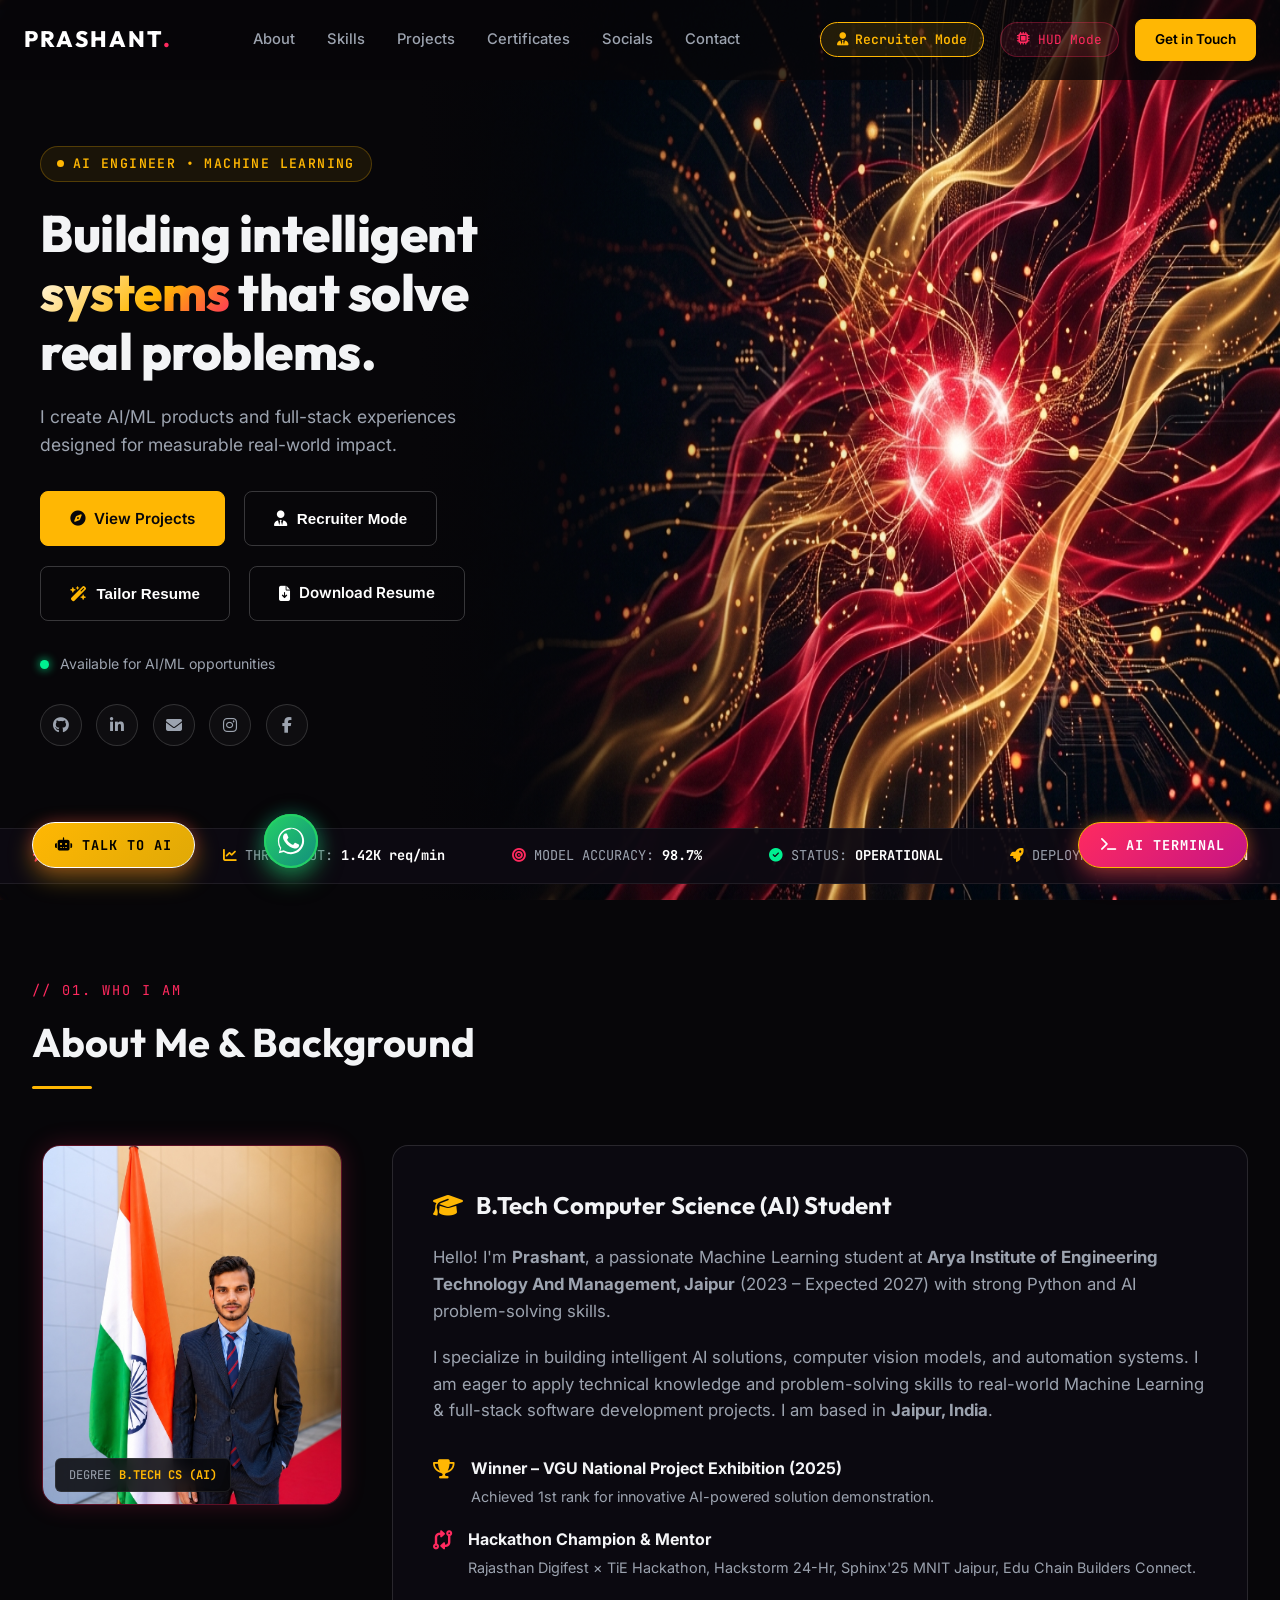
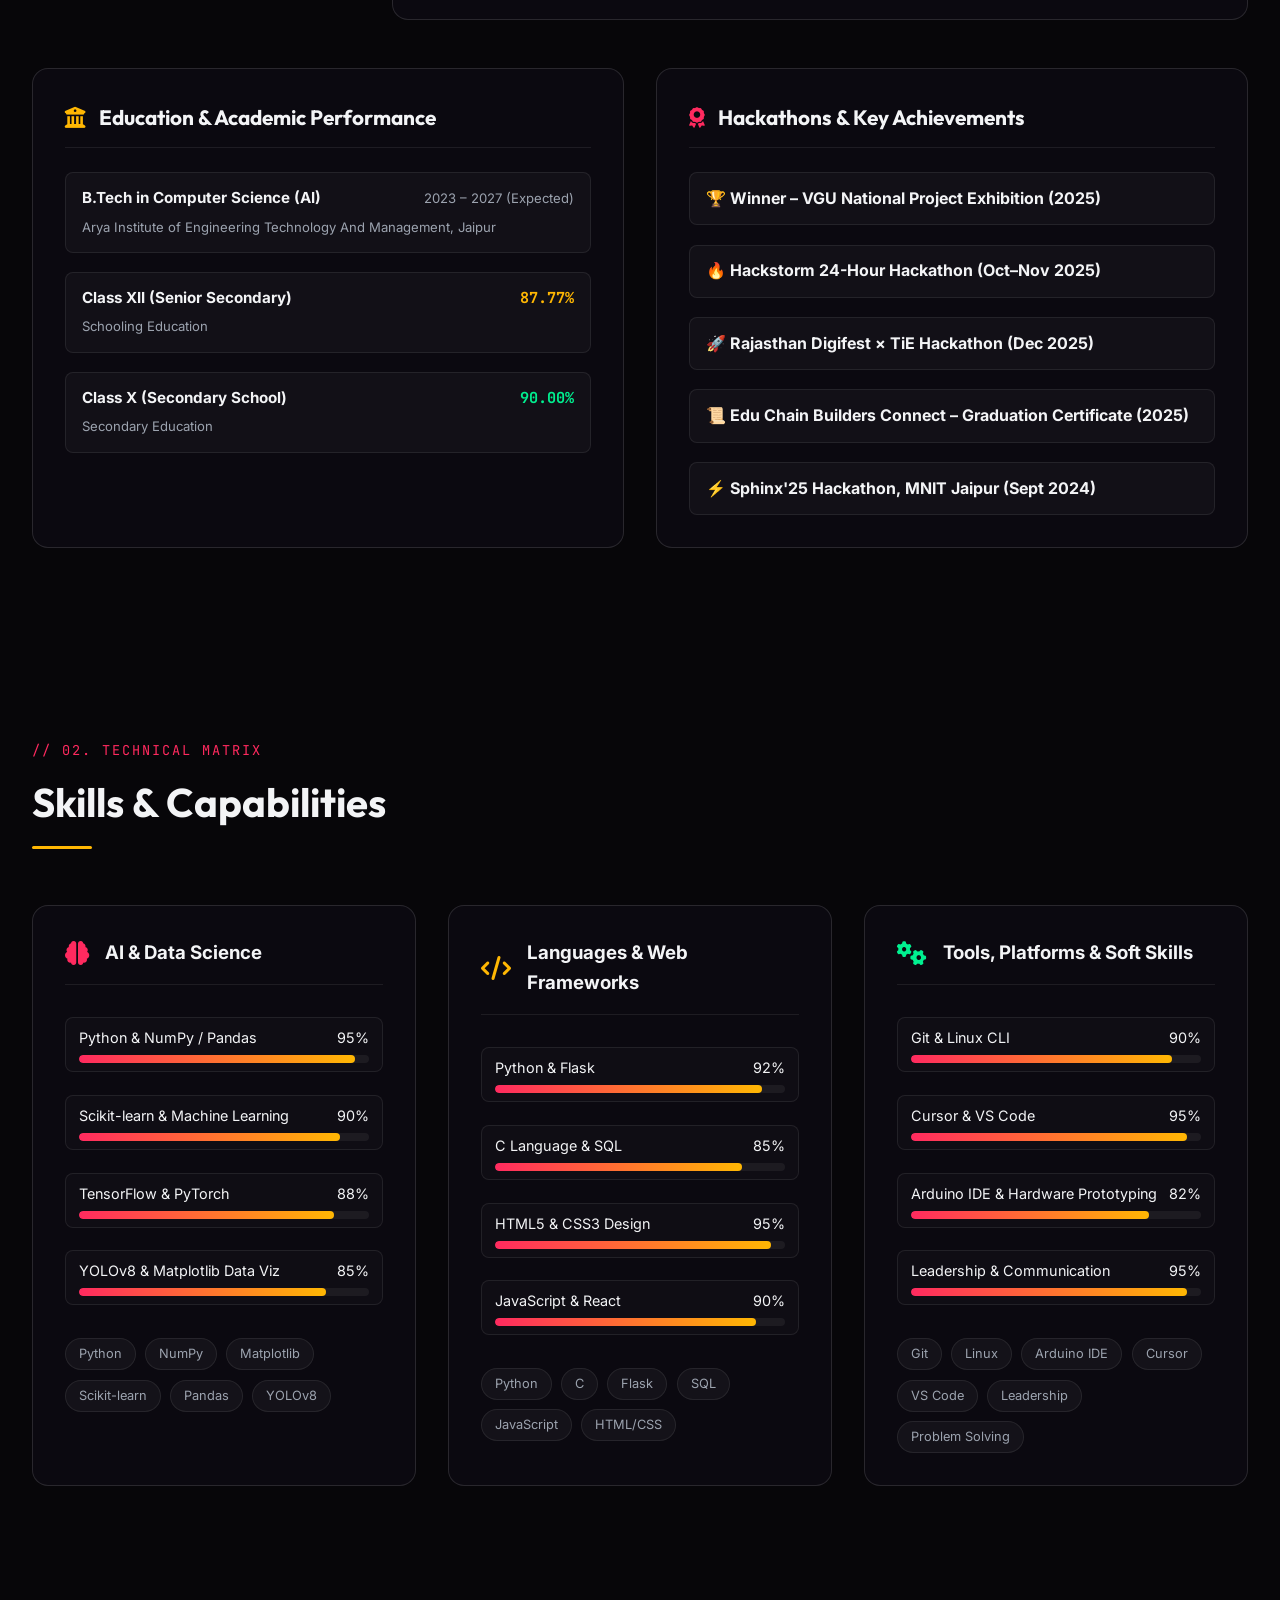
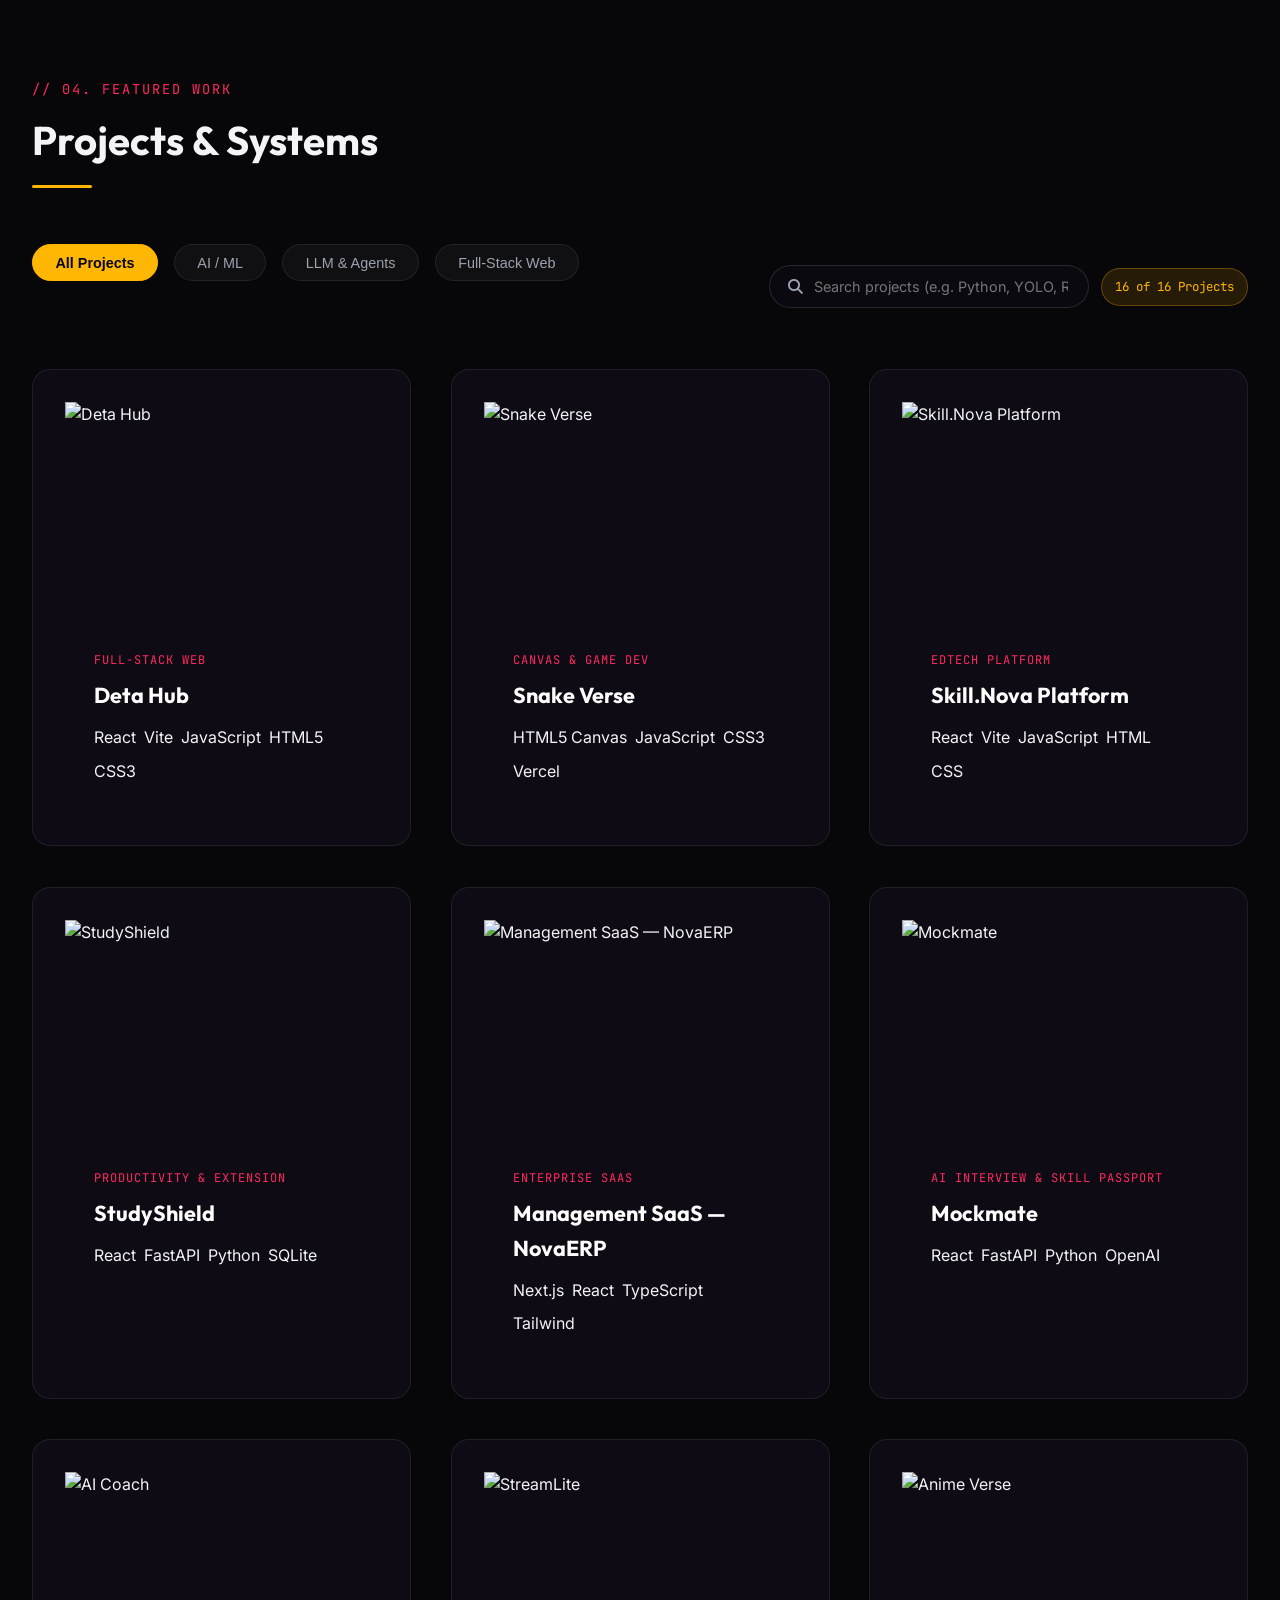
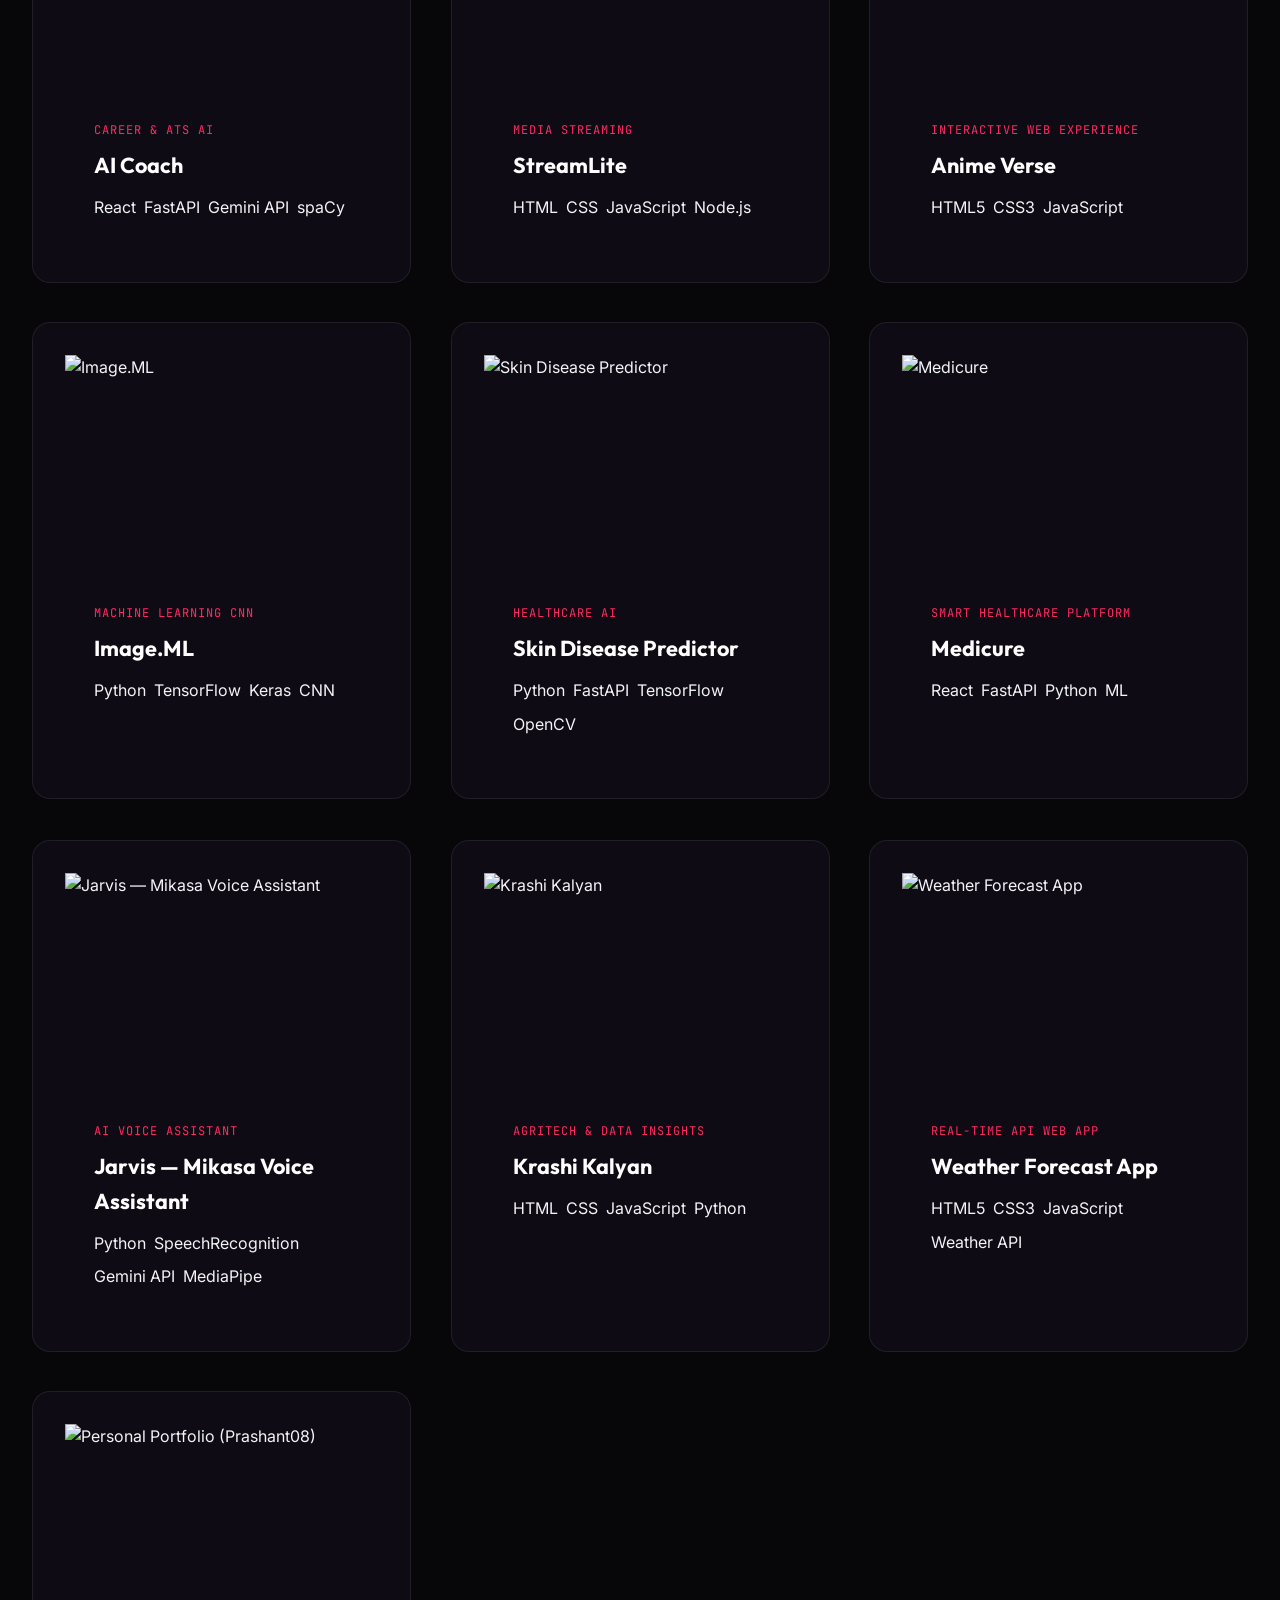
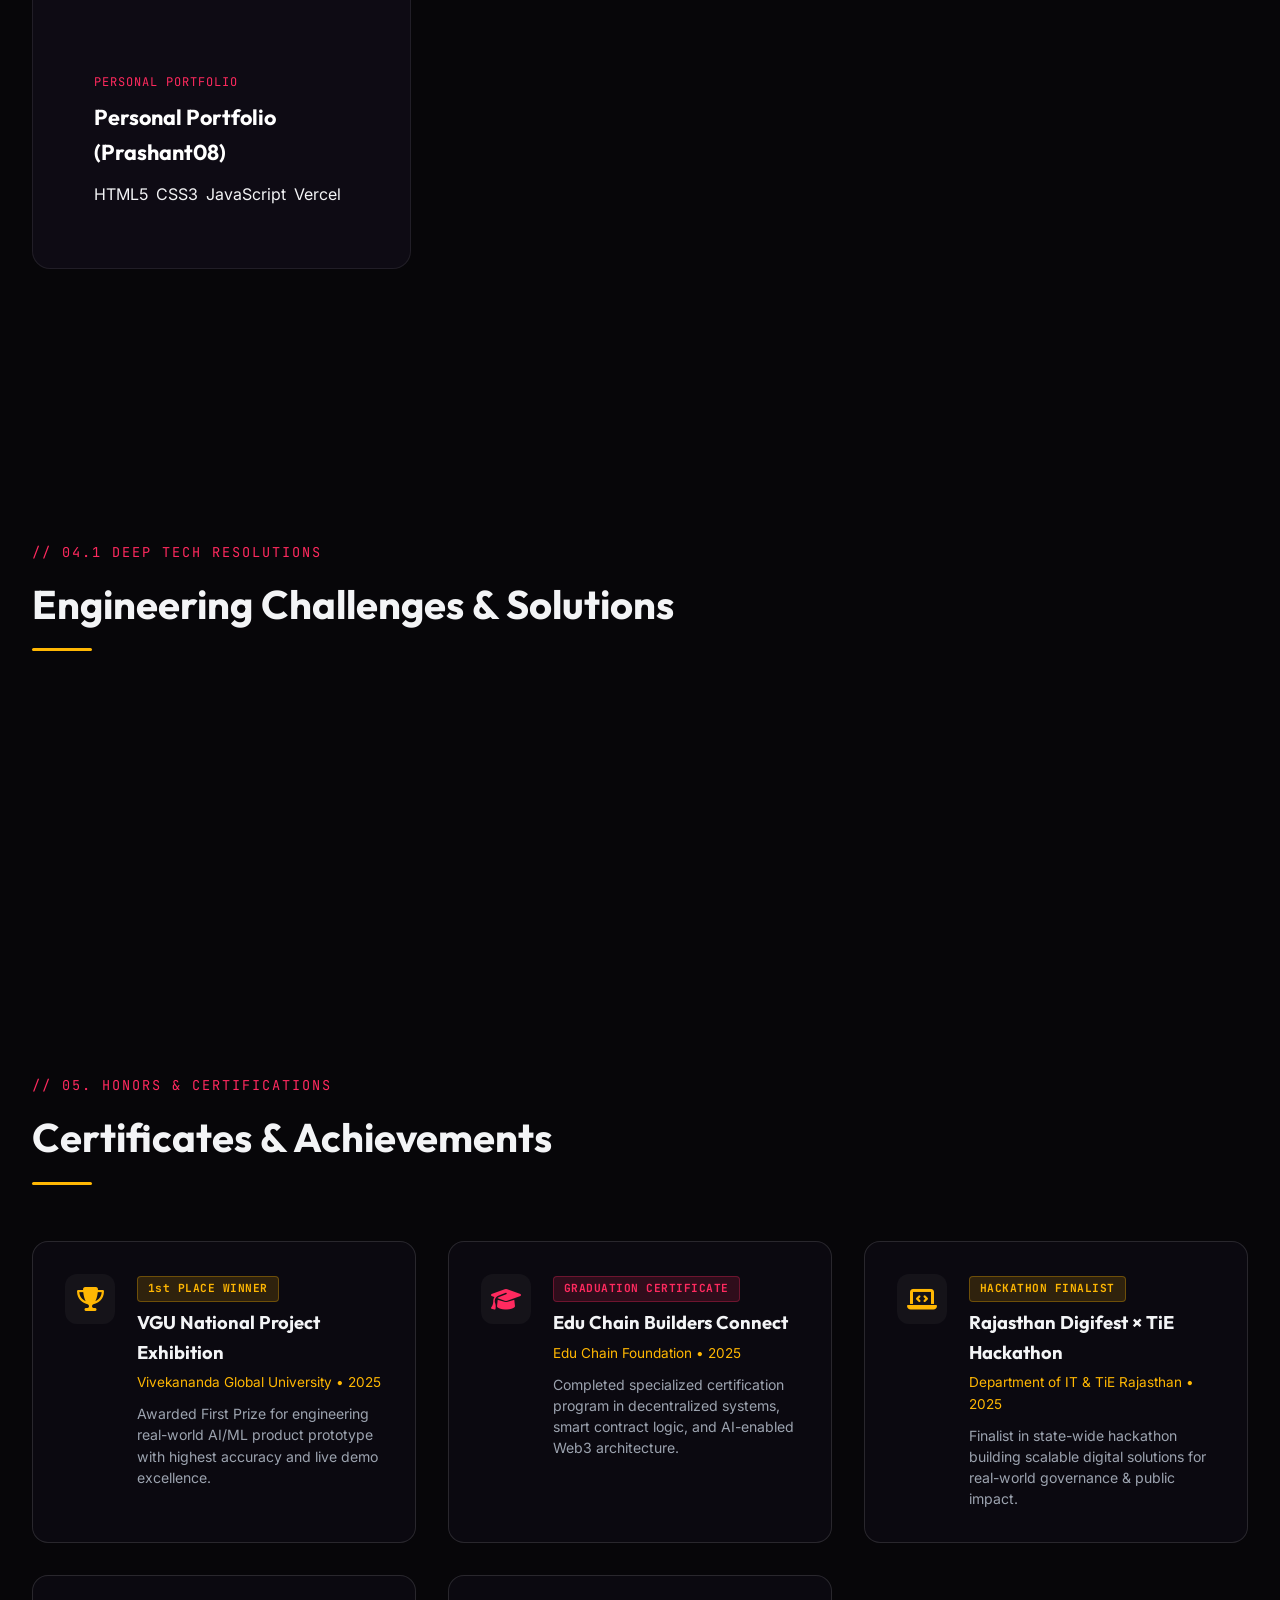
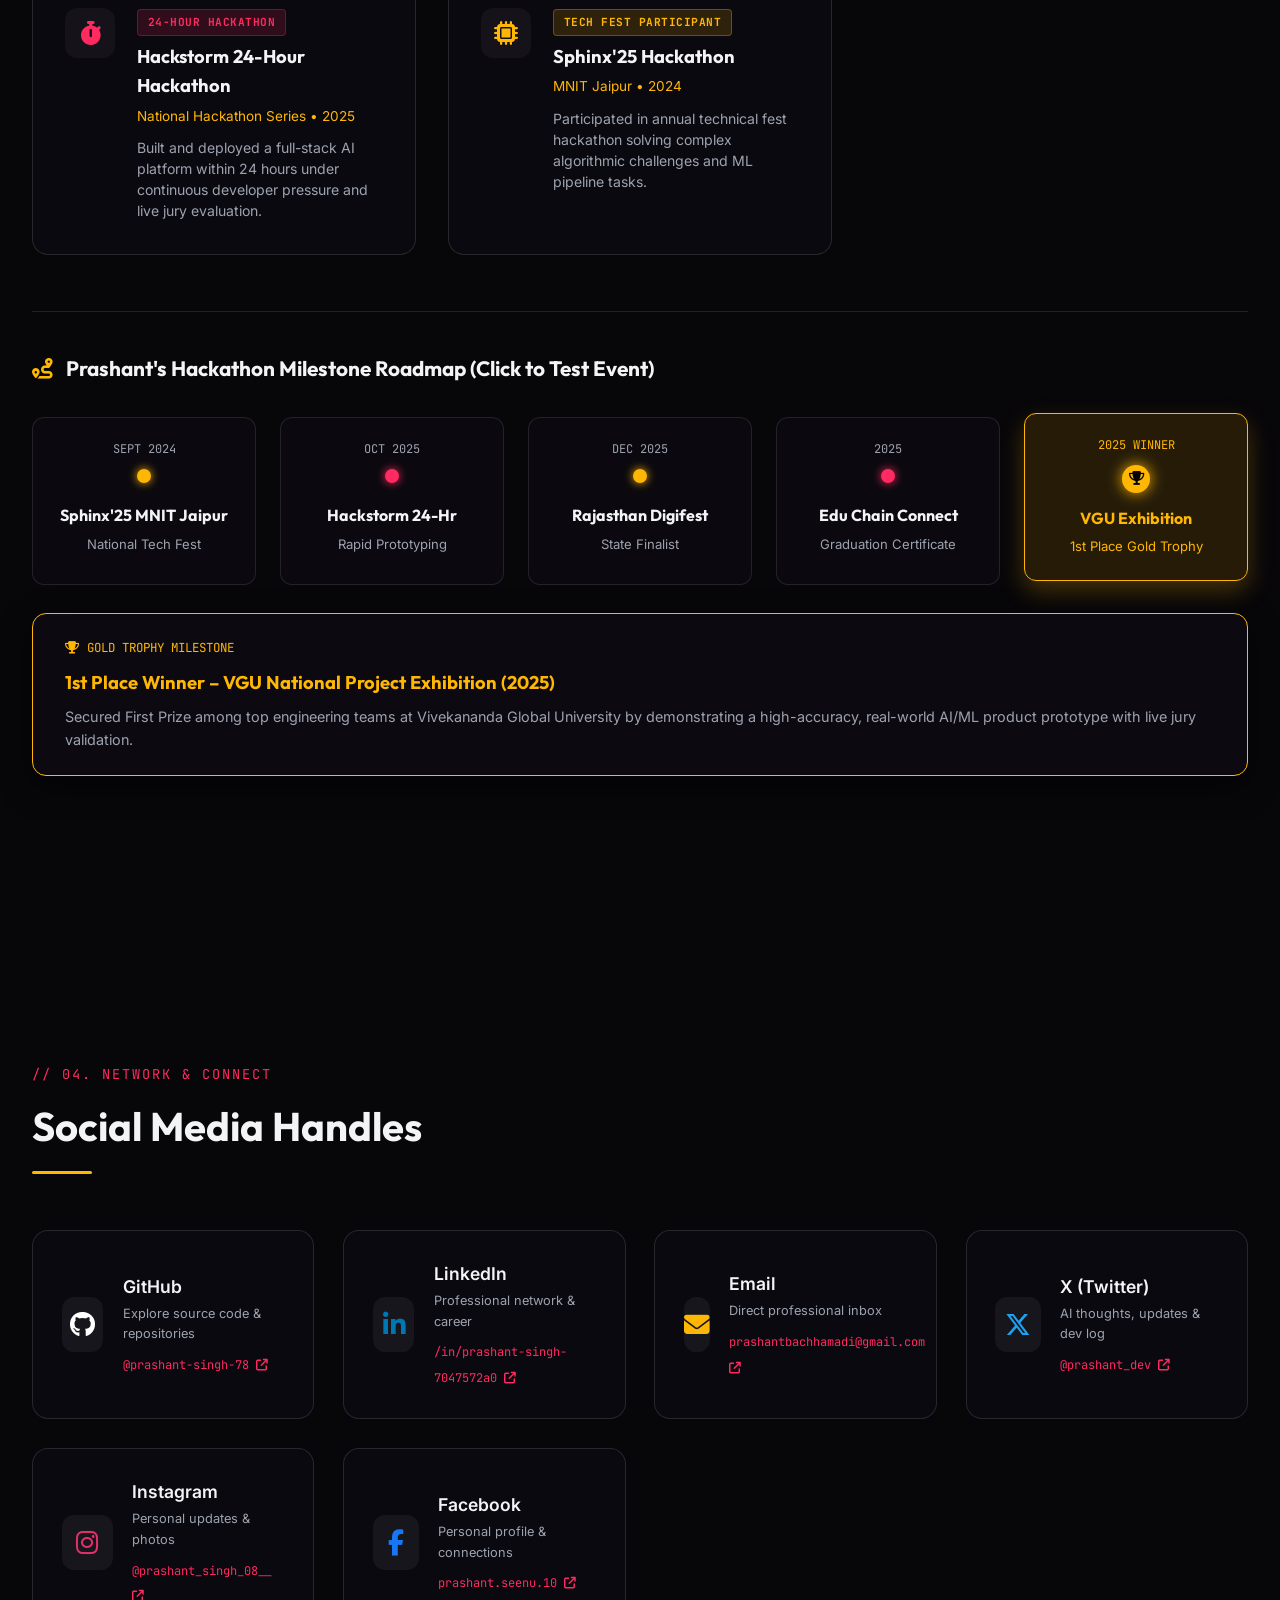
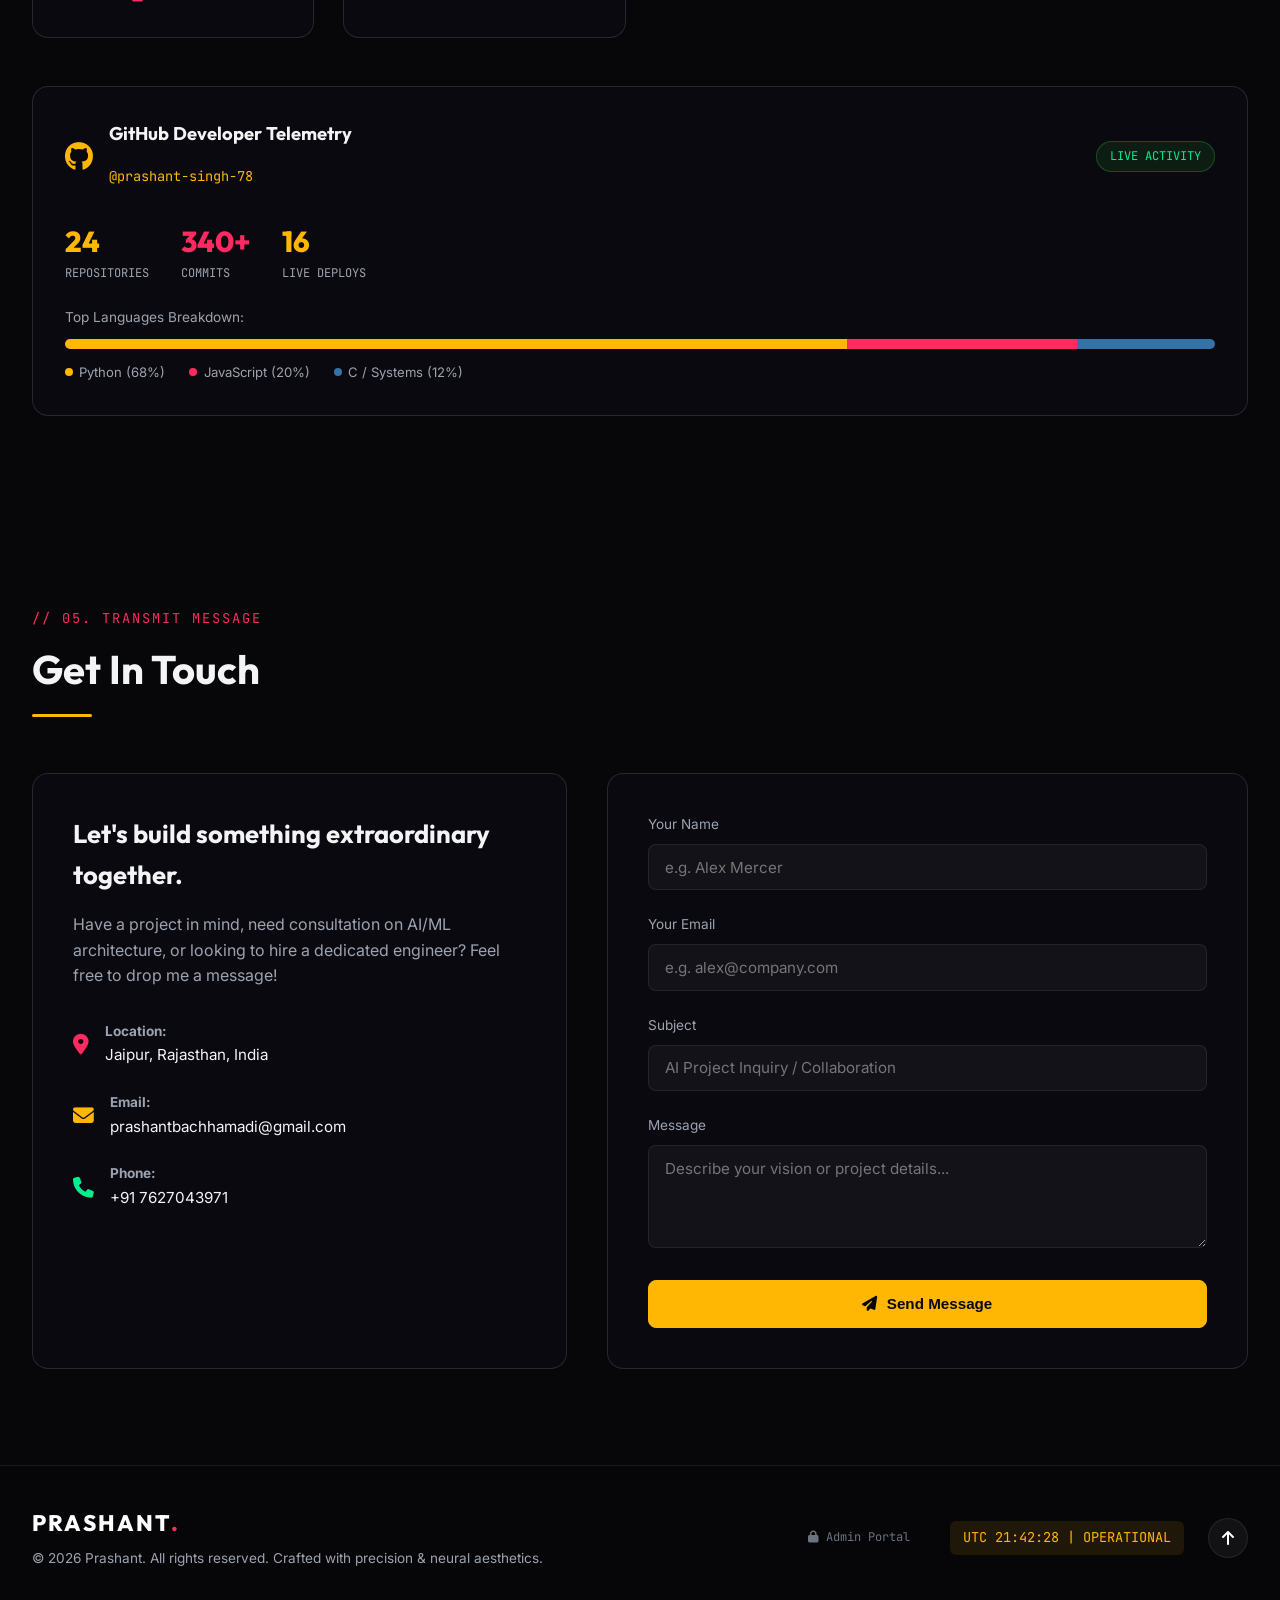
==== commit ac7ba72f: "fix: move modal Close button into header flex flow with red accent color to eliminate overlap" ====
--- a/index.html
+++ b/index.html
@@ -1307,15 +1307,17 @@
     <div id="p2RecruiterModal" class="p2-cs-modal" style="display: none; position: fixed; top: 0; left: 0; width: 100vw; height: 100vh; background: rgba(3, 7, 18, 0.94); backdrop-filter: blur(20px); -webkit-backdrop-filter: blur(20px); z-index: 999999; align-items: center; justify-content: center; padding: 1rem; box-sizing: border-box;">
         <div class="p2-cs-modal-overlay" onclick="p2ToggleRecruiterMode()" style="position: absolute; top: 0; left: 0; width: 100%; height: 100%;"></div>
         <div class="p2-cs-modal-content glass-panel" style="position: relative; z-index: 10; width: 100%; max-width: 900px; max-height: 88vh; overflow-y: auto; background: #040714; border: 1px solid rgba(0, 240, 255, 0.4); box-shadow: 0 0 35px rgba(0, 240, 255, 0.25), 0 0 15px rgba(168, 85, 247, 0.2); padding: 1.8rem; border-radius: 16px; box-sizing: border-box; display: flex; flex-direction: column; gap: 1.2rem;">
-            <button class="p2-cs-close-btn" onclick="p2ToggleRecruiterMode()" title="Exit Recruiter Mode" style="position: absolute; top: 1rem; right: 1rem; background: rgba(0, 240, 255, 0.1); border: 1px solid rgba(0, 240, 255, 0.4); color: #00f0ff; font-size: 1.1rem; cursor: pointer; border-radius: 8px; padding: 0.38rem 0.8rem; font-family: 'Space Grotesk', sans-serif; transition: all 0.2s;">
-                <i class="fa-solid fa-xmark"></i> Close
-            </button>
             
-            <div style="border-bottom: 1px solid rgba(255, 255, 255, 0.1); padding-bottom: 0.8rem; display: flex; justify-content: space-between; align-items: center; flex-wrap: wrap; gap: 0.6rem;">
-                <div style="background: rgba(168, 85, 247, 0.15); border: 1px solid #a855f7; color: #a855f7; font-family: 'JetBrains Mono', monospace; font-size: 0.78rem; font-weight: 600; padding: 0.3rem 0.8rem; border-radius: 20px; letter-spacing: 1px; display: inline-flex; align-items: center; gap: 0.4rem;">
-                    <span class="pulse-dot" style="background: #a855f7;"></span> RECRUITER SUMMARY BRIEFING
-                </div>
-                <span style="font-family: 'JetBrains Mono', monospace; font-size: 0.8rem; color: #10b981; background: rgba(16, 185, 129, 0.1); padding: 0.25rem 0.7rem; border-radius: 6px; border: 1px solid rgba(16, 185, 129, 0.3);"><i class="fa-solid fa-circle-check"></i> Available for Full-Time Roles</span>
+            <div style="border-bottom: 1px solid rgba(255, 255, 255, 0.1); padding-bottom: 0.8rem; display: flex; justify-content: space-between; align-items: center; flex-wrap: wrap; gap: 0.8rem;">
+                <div style="display: flex; align-items: center; gap: 0.8rem; flex-wrap: wrap;">
+                    <div style="background: rgba(168, 85, 247, 0.15); border: 1px solid #a855f7; color: #a855f7; font-family: 'JetBrains Mono', monospace; font-size: 0.78rem; font-weight: 600; padding: 0.3rem 0.8rem; border-radius: 20px; letter-spacing: 1px; display: inline-flex; align-items: center; gap: 0.4rem;">
+                        <span class="pulse-dot" style="background: #a855f7;"></span> RECRUITER SUMMARY BRIEFING
+                    </div>
+                    <span style="font-family: 'JetBrains Mono', monospace; font-size: 0.8rem; color: #10b981; background: rgba(16, 185, 129, 0.1); padding: 0.25rem 0.7rem; border-radius: 6px; border: 1px solid rgba(16, 185, 129, 0.3);"><i class="fa-solid fa-circle-check"></i> Available for Full-Time Roles</span>
+                </div>
+                <button type="button" onclick="p2ToggleRecruiterMode()" title="Exit Recruiter Mode" style="background: rgba(239, 68, 68, 0.15); border: 1px solid #ef4444; color: #ef4444; font-size: 0.88rem; cursor: pointer; border-radius: 8px; padding: 0.35rem 0.85rem; font-family: 'Space Grotesk', sans-serif; font-weight: 600; display: inline-flex; align-items: center; gap: 0.4rem; transition: all 0.2s;">
+                    <i class="fa-solid fa-xmark"></i> Close
+                </button>
             </div>
 
             <div>
@@ -1378,14 +1380,16 @@
     <div id="p2ResumeCustomizerModal" class="p2-cs-modal" style="display: none; position: fixed; top: 0; left: 0; width: 100vw; height: 100vh; background: rgba(3, 7, 18, 0.94); backdrop-filter: blur(20px); -webkit-backdrop-filter: blur(20px); z-index: 999999; align-items: center; justify-content: center; padding: 1rem; box-sizing: border-box;">
         <div class="p2-cs-modal-overlay" onclick="p2CloseResumeCustomizer()" style="position: absolute; top: 0; left: 0; width: 100%; height: 100%;"></div>
         <div class="p2-cs-modal-content glass-panel" style="position: relative; z-index: 10; width: 100%; max-width: 900px; max-height: 88vh; overflow-y: auto; padding: 1.8rem; background: #040714; border: 1px solid rgba(0, 240, 255, 0.4); box-shadow: 0 0 35px rgba(0, 240, 255, 0.25), 0 0 15px rgba(168, 85, 247, 0.2); border-radius: 16px; box-sizing: border-box; display: flex; flex-direction: column; gap: 1.2rem;">
-            <button class="p2-cs-close-btn" onclick="p2CloseResumeCustomizer()" title="Close Customizer" style="position: absolute; top: 1rem; right: 1rem; background: rgba(0, 240, 255, 0.1); border: 1px solid rgba(0, 240, 255, 0.4); color: #00f0ff; font-size: 1.1rem; cursor: pointer; border-radius: 8px; padding: 0.38rem 0.8rem; font-family: 'Space Grotesk', sans-serif;">
-                <i class="fa-solid fa-xmark"></i> Close
-            </button>
             
-            <div style="border-bottom: 1px solid rgba(255, 255, 255, 0.1); padding-bottom: 1rem;">
-                <span class="p2-cs-badge" style="background: rgba(0, 240, 255, 0.15); border: 1px solid #00f0ff; color: #00f0ff; font-family: 'JetBrains Mono', monospace; font-weight: 600;"><i class="fa-solid fa-wand-magic-sparkles"></i> AI RESUME TAILORING ENGINE</span>
-                <h2 style="font-size: 1.85rem; margin: 0.4rem 0 0.2rem 0; font-family: 'Space Grotesk', sans-serif; background: linear-gradient(135deg, #ffffff 0%, #00f0ff 50%, #a855f7 100%); -webkit-background-clip: text; -webkit-text-fill-color: transparent;">Customize Prashant's Candidate Profile</h2>
-                <p style="color: var(--text-muted); font-size: 0.88rem; margin: 0;">Select a domain role to instantly tailor skills, project order, and executive summary.</p>
+            <div style="border-bottom: 1px solid rgba(255, 255, 255, 0.1); padding-bottom: 1rem; display: flex; justify-content: space-between; align-items: flex-start; flex-wrap: wrap; gap: 0.8rem;">
+                <div>
+                    <span class="p2-cs-badge" style="background: rgba(0, 240, 255, 0.15); border: 1px solid #00f0ff; color: #00f0ff; font-family: 'JetBrains Mono', monospace; font-weight: 600;"><i class="fa-solid fa-wand-magic-sparkles"></i> AI RESUME TAILORING ENGINE</span>
+                    <h2 style="font-size: 1.85rem; margin: 0.4rem 0 0.2rem 0; font-family: 'Space Grotesk', sans-serif; background: linear-gradient(135deg, #ffffff 0%, #00f0ff 50%, #a855f7 100%); -webkit-background-clip: text; -webkit-text-fill-color: transparent;">Customize Prashant's Candidate Profile</h2>
+                    <p style="color: var(--text-muted); font-size: 0.88rem; margin: 0;">Select a domain role to instantly tailor skills, project order, and executive summary.</p>
+                </div>
+                <button type="button" onclick="p2CloseResumeCustomizer()" title="Close Customizer" style="background: rgba(239, 68, 68, 0.15); border: 1px solid #ef4444; color: #ef4444; font-size: 0.88rem; cursor: pointer; border-radius: 8px; padding: 0.35rem 0.85rem; font-family: 'Space Grotesk', sans-serif; font-weight: 600; display: inline-flex; align-items: center; gap: 0.4rem; transition: all 0.2s;">
+                    <i class="fa-solid fa-xmark"></i> Close
+                </button>
             </div>
 
             <!-- Role Selector Tabs -->
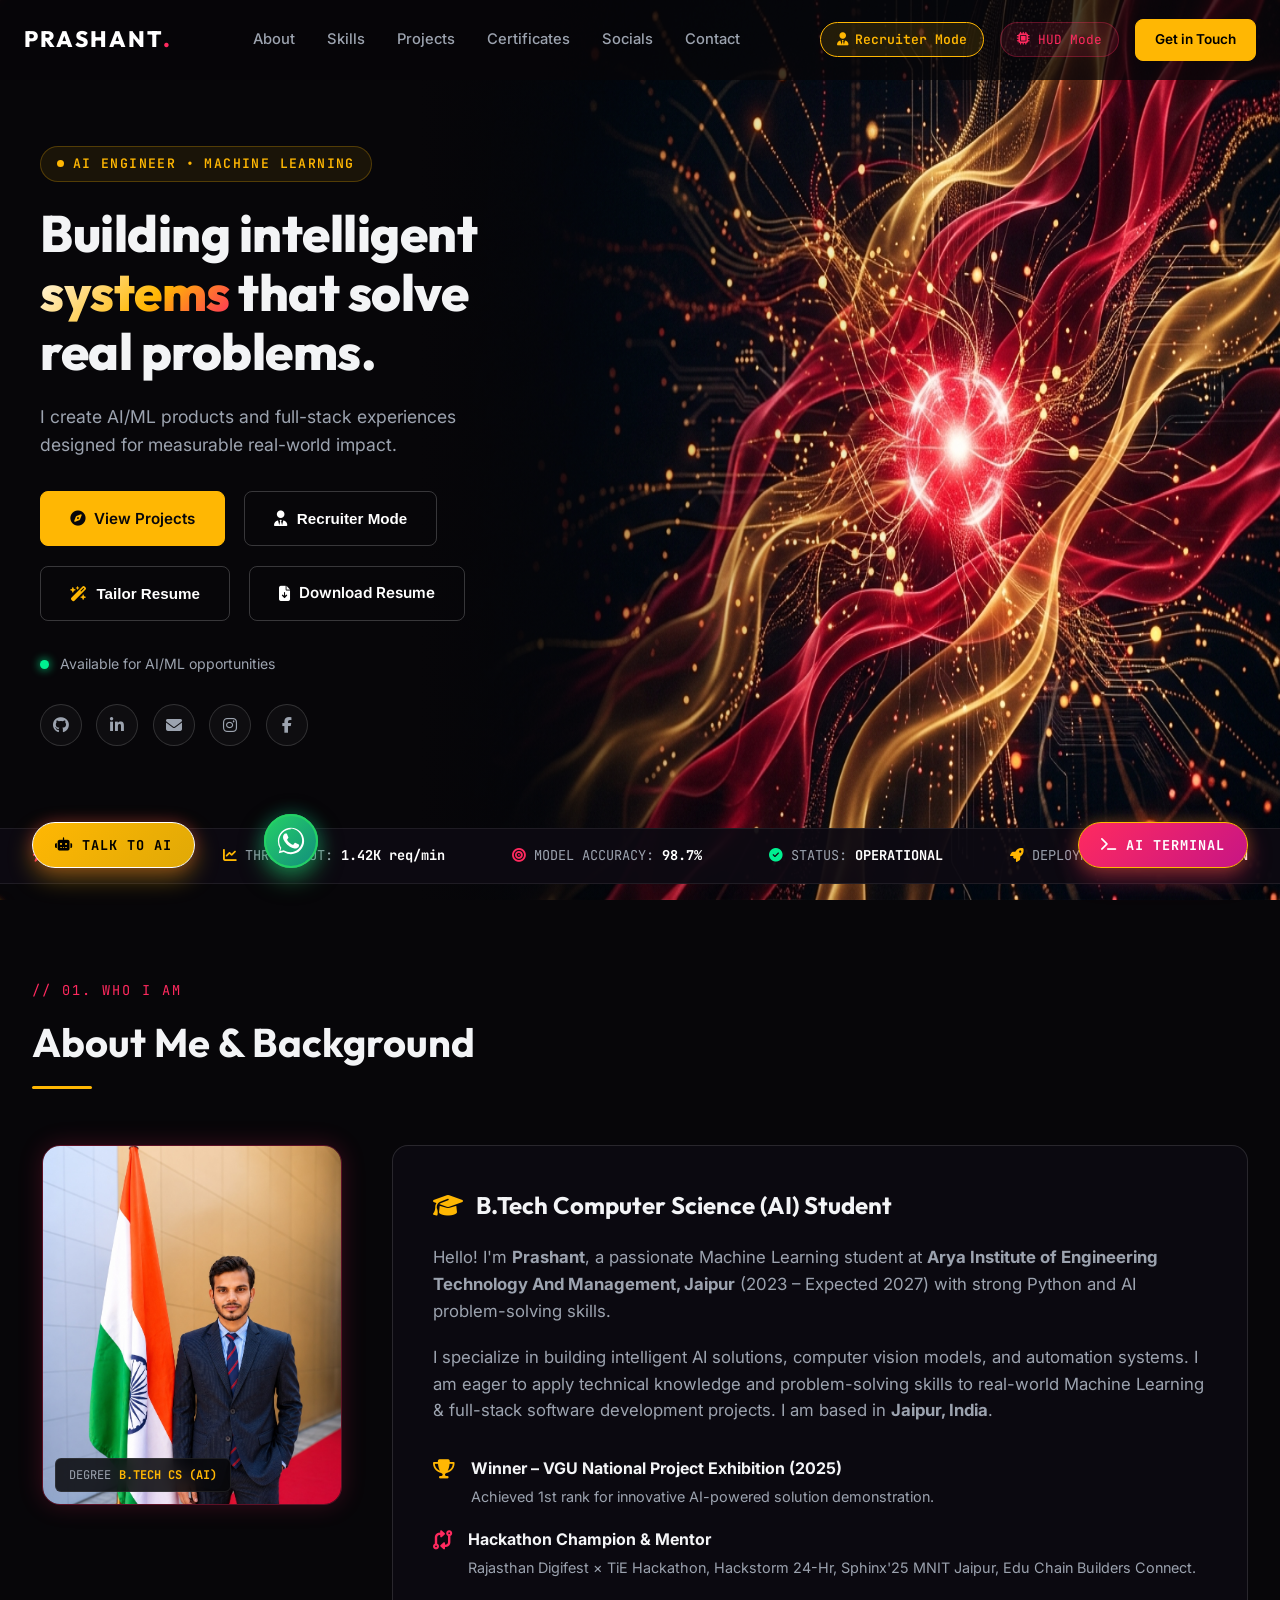
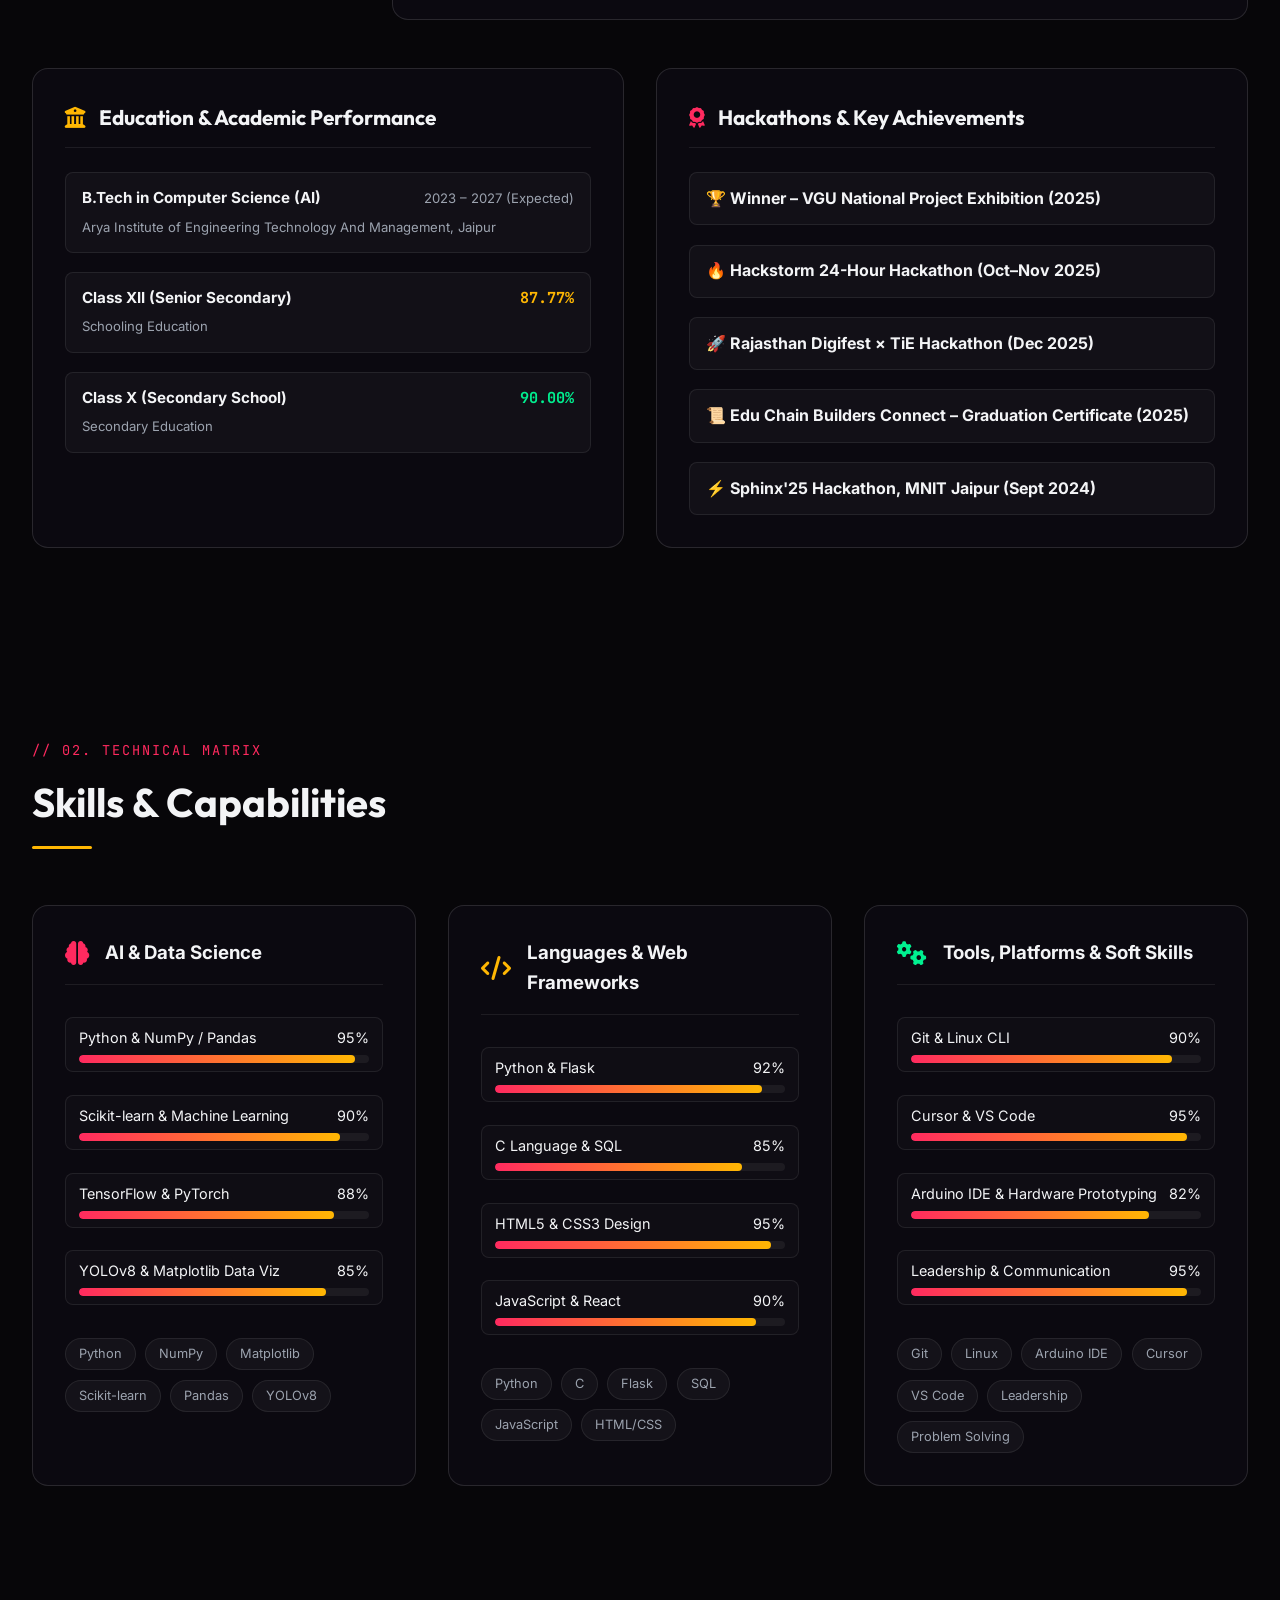
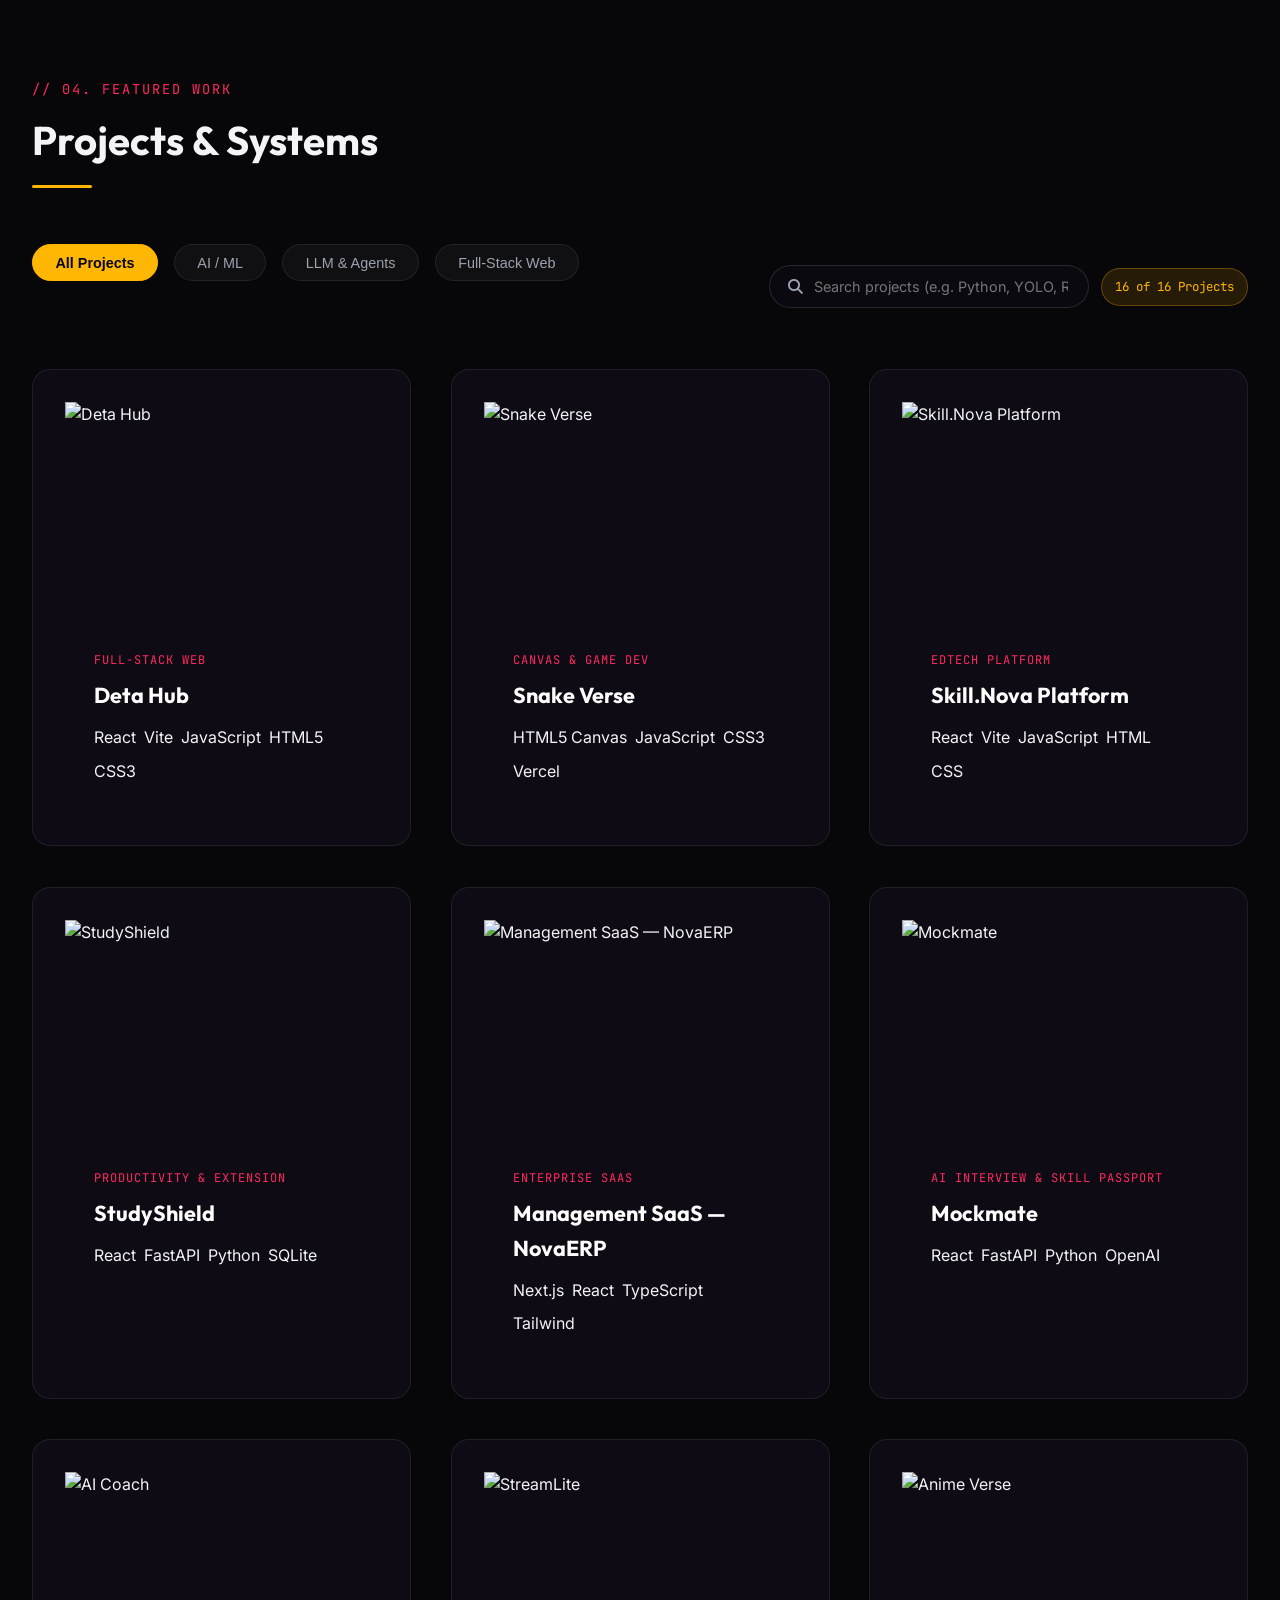
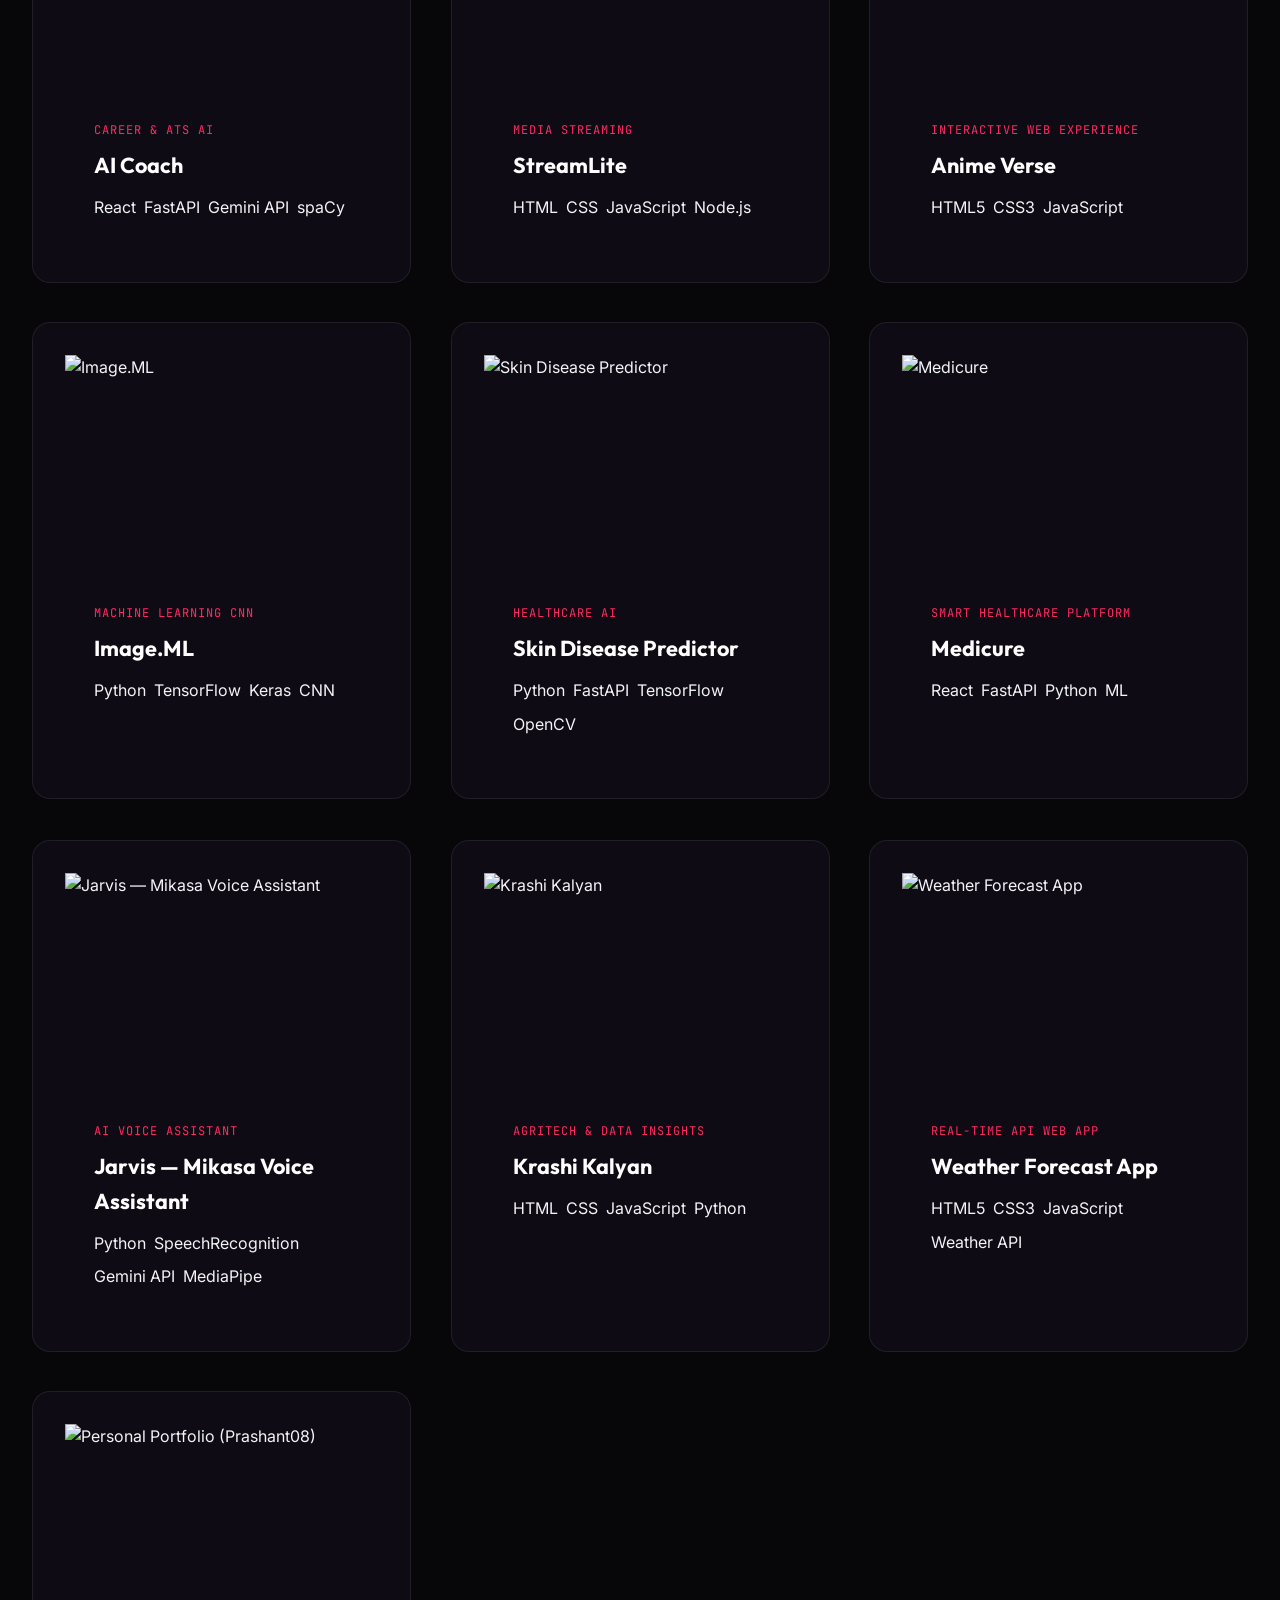
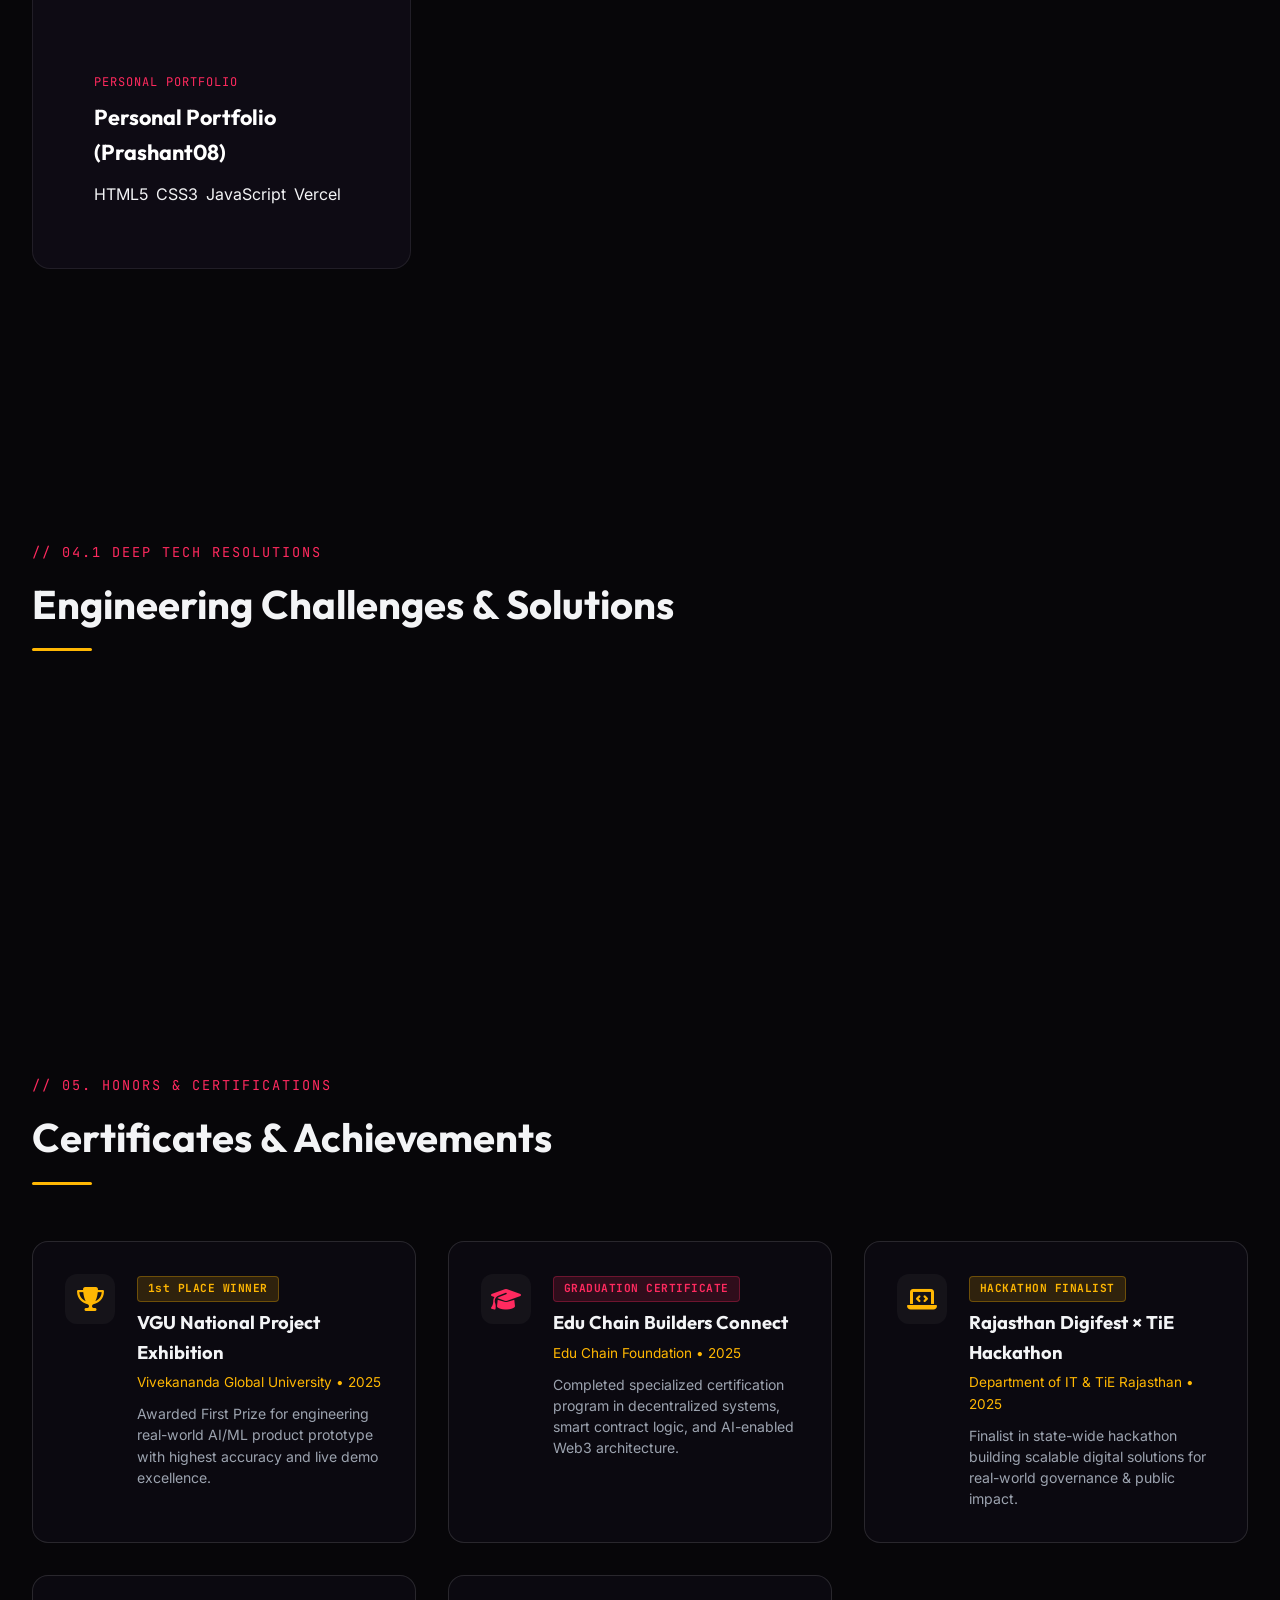
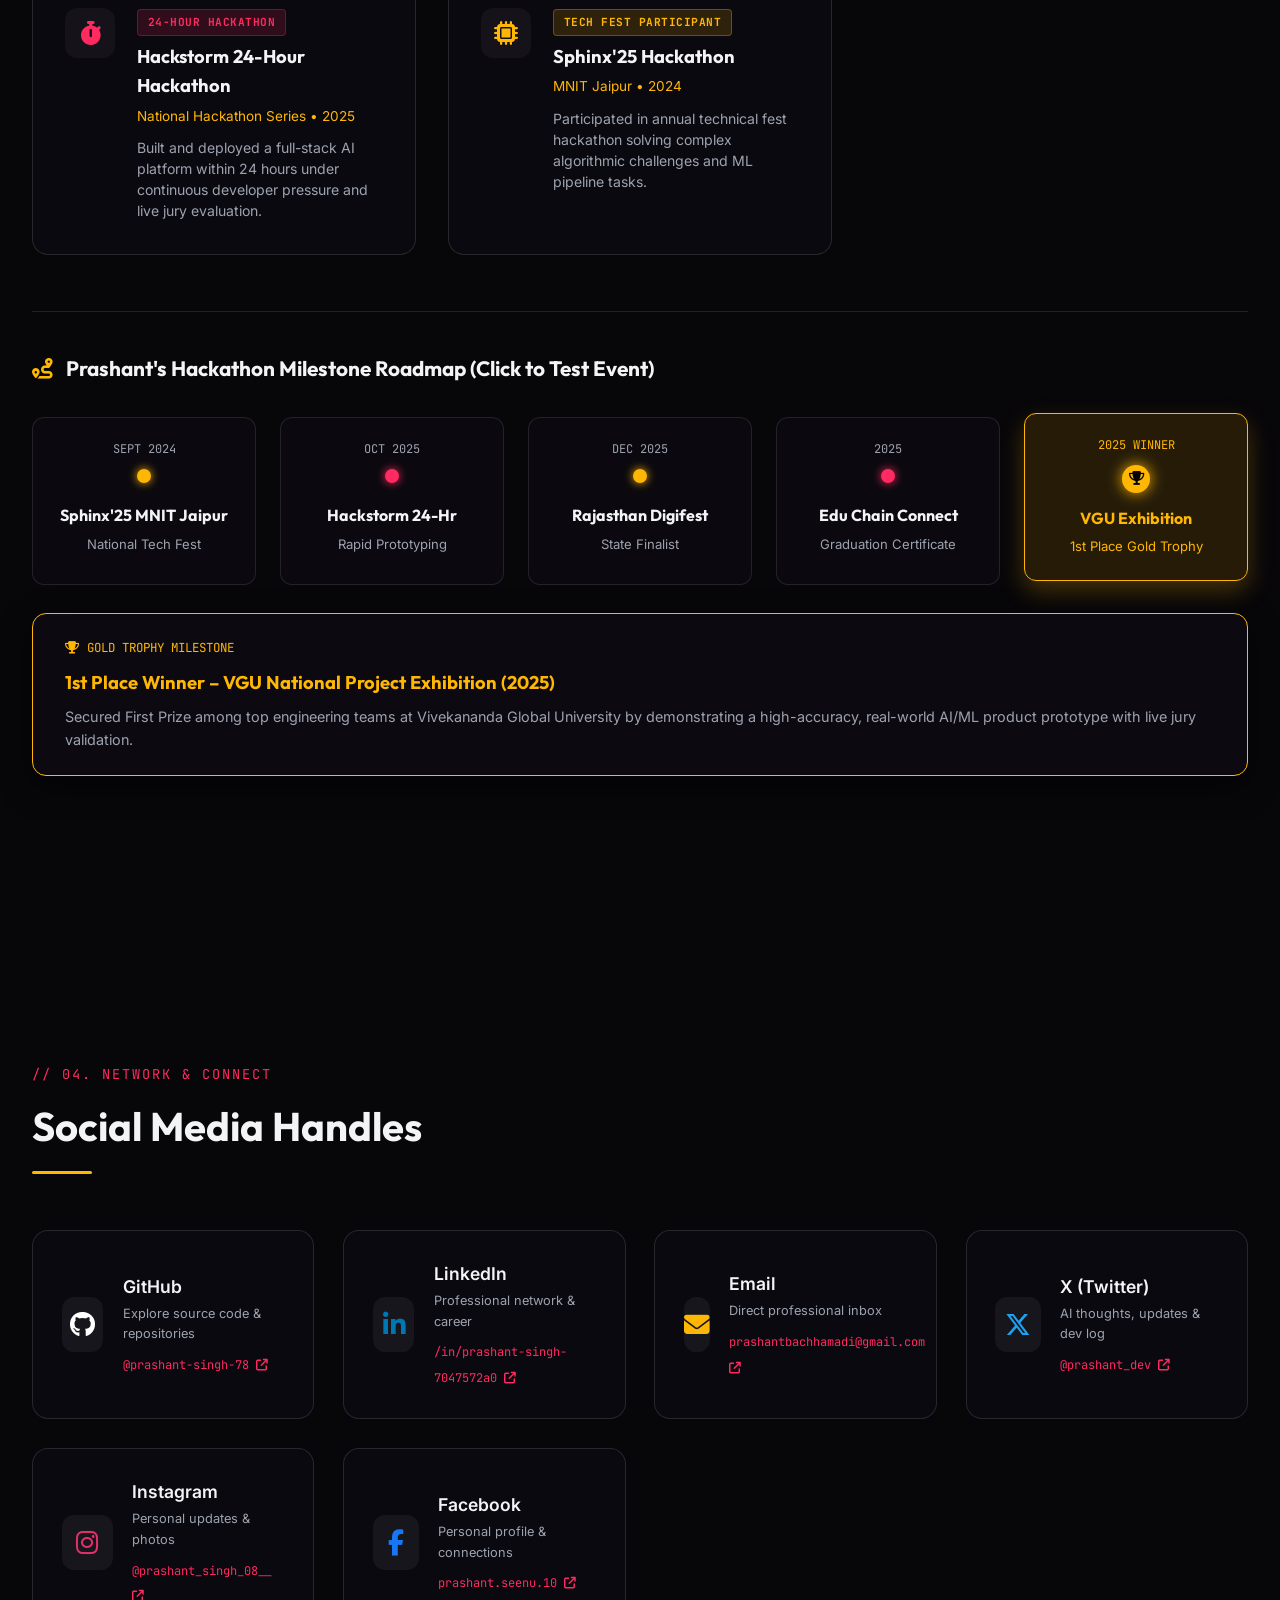
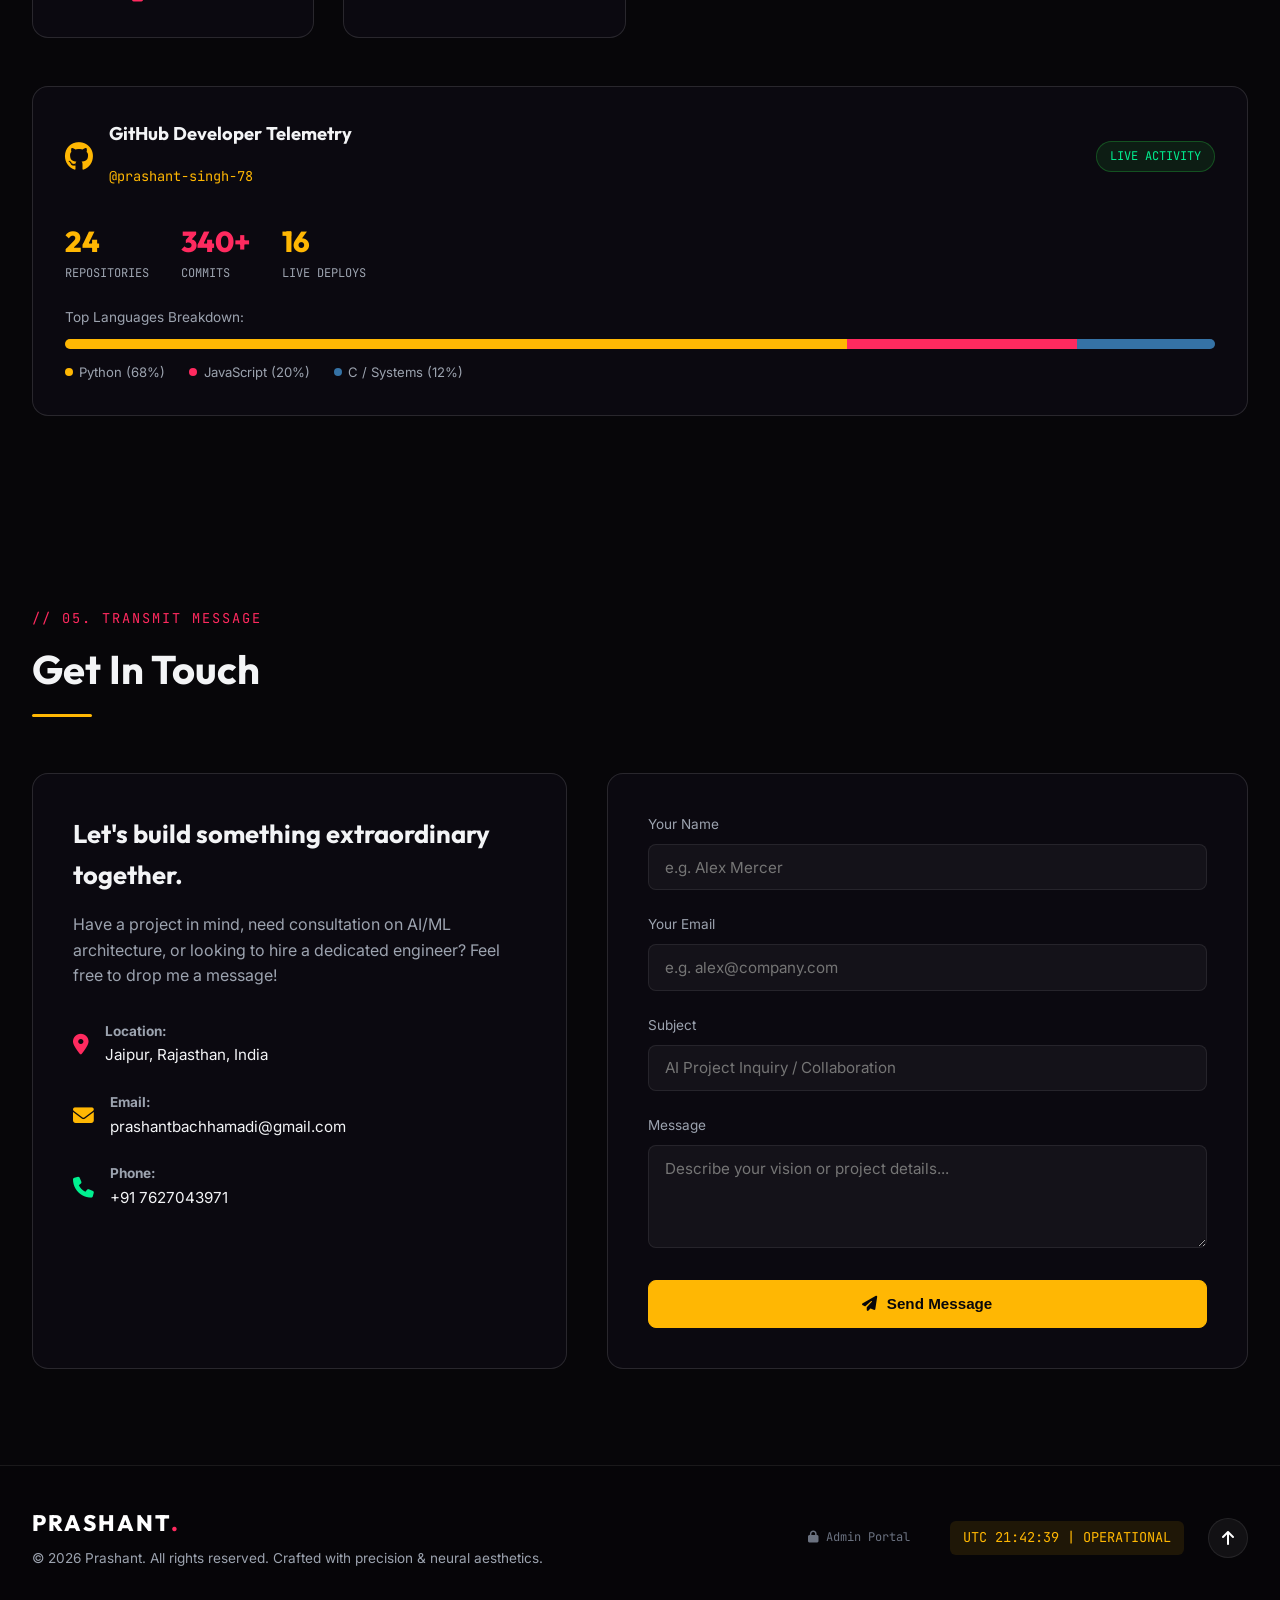
==== commit eef74fda: "feat: align modal theme with Portfolio Design System and add deep domain-specific details for all 4 " ====
--- a/index.html
+++ b/index.html
@@ -1303,122 +1303,122 @@
         </div>
     </div>
 
-    <!-- Recruiter Mode Executive Briefing Glassmorphism Modal (Futuristic Quantum Theme) -->
-    <div id="p2RecruiterModal" class="p2-cs-modal" style="display: none; position: fixed; top: 0; left: 0; width: 100vw; height: 100vh; background: rgba(3, 7, 18, 0.94); backdrop-filter: blur(20px); -webkit-backdrop-filter: blur(20px); z-index: 999999; align-items: center; justify-content: center; padding: 1rem; box-sizing: border-box;">
+    <!-- Recruiter Mode Executive Briefing Glassmorphism Modal (Portfolio Theme System) -->
+    <div id="p2RecruiterModal" class="p2-cs-modal" style="display: none; position: fixed; top: 0; left: 0; width: 100vw; height: 100vh; background: rgba(7, 6, 9, 0.94); backdrop-filter: blur(20px); -webkit-backdrop-filter: blur(20px); z-index: 999999; align-items: center; justify-content: center; padding: 1rem; box-sizing: border-box;">
         <div class="p2-cs-modal-overlay" onclick="p2ToggleRecruiterMode()" style="position: absolute; top: 0; left: 0; width: 100%; height: 100%;"></div>
-        <div class="p2-cs-modal-content glass-panel" style="position: relative; z-index: 10; width: 100%; max-width: 900px; max-height: 88vh; overflow-y: auto; background: #040714; border: 1px solid rgba(0, 240, 255, 0.4); box-shadow: 0 0 35px rgba(0, 240, 255, 0.25), 0 0 15px rgba(168, 85, 247, 0.2); padding: 1.8rem; border-radius: 16px; box-sizing: border-box; display: flex; flex-direction: column; gap: 1.2rem;">
+        <div class="p2-cs-modal-content glass-panel" style="position: relative; z-index: 10; width: 100%; max-width: 900px; max-height: 88vh; overflow-y: auto; background: rgba(18, 14, 25, 0.96); border: 1px solid var(--border-glow); box-shadow: 0 0 35px var(--accent-crimson-glow), 0 0 15px var(--accent-gold-glow); padding: 1.8rem; border-radius: 16px; box-sizing: border-box; display: flex; flex-direction: column; gap: 1.2rem;">
             
-            <div style="border-bottom: 1px solid rgba(255, 255, 255, 0.1); padding-bottom: 0.8rem; display: flex; justify-content: space-between; align-items: center; flex-wrap: wrap; gap: 0.8rem;">
+            <div style="border-bottom: 1px solid var(--border-color); padding-bottom: 0.8rem; display: flex; justify-content: space-between; align-items: center; flex-wrap: wrap; gap: 0.8rem;">
                 <div style="display: flex; align-items: center; gap: 0.8rem; flex-wrap: wrap;">
-                    <div style="background: rgba(168, 85, 247, 0.15); border: 1px solid #a855f7; color: #a855f7; font-family: 'JetBrains Mono', monospace; font-size: 0.78rem; font-weight: 600; padding: 0.3rem 0.8rem; border-radius: 20px; letter-spacing: 1px; display: inline-flex; align-items: center; gap: 0.4rem;">
-                        <span class="pulse-dot" style="background: #a855f7;"></span> RECRUITER SUMMARY BRIEFING
-                    </div>
-                    <span style="font-family: 'JetBrains Mono', monospace; font-size: 0.8rem; color: #10b981; background: rgba(16, 185, 129, 0.1); padding: 0.25rem 0.7rem; border-radius: 6px; border: 1px solid rgba(16, 185, 129, 0.3);"><i class="fa-solid fa-circle-check"></i> Available for Full-Time Roles</span>
-                </div>
-                <button type="button" onclick="p2ToggleRecruiterMode()" title="Exit Recruiter Mode" style="background: rgba(239, 68, 68, 0.15); border: 1px solid #ef4444; color: #ef4444; font-size: 0.88rem; cursor: pointer; border-radius: 8px; padding: 0.35rem 0.85rem; font-family: 'Space Grotesk', sans-serif; font-weight: 600; display: inline-flex; align-items: center; gap: 0.4rem; transition: all 0.2s;">
+                    <div style="background: rgba(255, 42, 95, 0.15); border: 1px solid var(--accent-crimson); color: var(--accent-crimson); font-family: var(--font-mono); font-size: 0.78rem; font-weight: 600; padding: 0.3rem 0.8rem; border-radius: 20px; letter-spacing: 1px; display: inline-flex; align-items: center; gap: 0.4rem;">
+                        <span class="pulse-dot" style="background: var(--accent-crimson);"></span> RECRUITER SUMMARY BRIEFING
+                    </div>
+                    <span style="font-family: var(--font-mono); font-size: 0.8rem; color: var(--accent-green); background: rgba(0, 240, 144, 0.1); padding: 0.25rem 0.7rem; border-radius: 6px; border: 1px solid rgba(0, 240, 144, 0.3);"><i class="fa-solid fa-circle-check"></i> Available for Full-Time Roles</span>
+                </div>
+                <button type="button" onclick="p2ToggleRecruiterMode()" title="Exit Recruiter Mode" style="background: rgba(239, 68, 68, 0.15); border: 1px solid #ef4444; color: #ef4444; font-size: 0.88rem; cursor: pointer; border-radius: 8px; padding: 0.35rem 0.85rem; font-family: var(--font-heading); font-weight: 600; display: inline-flex; align-items: center; gap: 0.4rem; transition: all 0.2s;">
                     <i class="fa-solid fa-xmark"></i> Close
                 </button>
             </div>
 
             <div>
-                <h2 style="font-size: 1.85rem; margin: 0 0 0.5rem 0; font-family: 'Space Grotesk', sans-serif; background: linear-gradient(135deg, #ffffff 0%, #00f0ff 50%, #a855f7 100%); -webkit-background-clip: text; -webkit-text-fill-color: transparent; letter-spacing: 0.5px;">Executive Candidate Briefing</h2>
-                <p style="color: var(--text-muted); font-size: 0.93rem; line-height: 1.6; margin: 0;">AI Engineer & Full-Stack Developer specializing in Machine Learning, Computer Vision, and high-impact web applications. Winner of 1st Rank in VGU National Project Exhibition with production-ready AI models.</p>
-            </div>
-
-            <div style="background: rgba(255, 255, 255, 0.02); border: 1px solid rgba(255, 255, 255, 0.08); padding: 1.2rem; border-radius: 12px;">
-                <h4 style="font-family: 'Space Grotesk', sans-serif; color: #00f0ff; margin: 0 0 0.8rem 0; font-size: 0.95rem; text-transform: uppercase; letter-spacing: 1px;"><i class="fa-solid fa-layer-group" style="margin-right: 0.4rem;"></i> Core Skill Highlights</h4>
+                <h2 style="font-size: 1.95rem; margin: 0 0 0.5rem 0; font-family: var(--font-heading); background: linear-gradient(135deg, #ffffff 0%, var(--accent-gold) 50%, var(--accent-crimson) 100%); -webkit-background-clip: text; -webkit-text-fill-color: transparent; font-weight: 800;">Executive Candidate Briefing</h2>
+                <p style="color: var(--text-muted); font-size: 0.93rem; line-height: 1.6; margin: 0; font-family: var(--font-body);">AI Engineer & Full-Stack Developer specializing in Machine Learning, Computer Vision, and high-impact web applications. Winner of 1st Rank in VGU National Project Exhibition with production-ready AI models.</p>
+            </div>
+
+            <div style="background: rgba(255, 255, 255, 0.02); border: 1px solid var(--border-color); padding: 1.2rem; border-radius: 12px;">
+                <h4 style="font-family: var(--font-heading); color: var(--accent-gold); margin: 0 0 0.8rem 0; font-size: 0.98rem; text-transform: uppercase; letter-spacing: 1px; font-weight: 700;"><i class="fa-solid fa-layer-group" style="margin-right: 0.4rem; color: var(--accent-crimson);"></i> Core Skill Highlights</h4>
                 <div style="display: flex; flex-wrap: wrap; gap: 0.5rem;">
-                    <span class="p2-pill" style="border-color: rgba(0, 240, 255, 0.4); color: #fff; background: rgba(0, 240, 255, 0.1); font-family: 'JetBrains Mono', monospace; font-size: 0.8rem; padding: 0.35rem 0.75rem; border-radius: 6px;">Python & Flask</span>
-                    <span class="p2-pill" style="border-color: rgba(0, 240, 255, 0.4); color: #fff; background: rgba(0, 240, 255, 0.1); font-family: 'JetBrains Mono', monospace; font-size: 0.8rem; padding: 0.35rem 0.75rem; border-radius: 6px;">PyTorch & TensorFlow</span>
-                    <span class="p2-pill" style="border-color: rgba(0, 240, 255, 0.4); color: #fff; background: rgba(0, 240, 255, 0.1); font-family: 'JetBrains Mono', monospace; font-size: 0.8rem; padding: 0.35rem 0.75rem; border-radius: 6px;">YOLOv8 Computer Vision</span>
-                    <span class="p2-pill" style="border-color: rgba(168, 85, 247, 0.4); color: #fff; background: rgba(168, 85, 247, 0.1); font-family: 'JetBrains Mono', monospace; font-size: 0.8rem; padding: 0.35rem 0.75rem; border-radius: 6px;">Scikit-learn & ML</span>
-                    <span class="p2-pill" style="border-color: rgba(168, 85, 247, 0.4); color: #fff; background: rgba(168, 85, 247, 0.1); font-family: 'JetBrains Mono', monospace; font-size: 0.8rem; padding: 0.35rem 0.75rem; border-radius: 6px;">React & Next.js</span>
-                    <span class="p2-pill" style="border-color: rgba(16, 185, 129, 0.4); color: #fff; background: rgba(16, 185, 129, 0.1); font-family: 'JetBrains Mono', monospace; font-size: 0.8rem; padding: 0.35rem 0.75rem; border-radius: 6px;">PostgreSQL & SQL</span>
-                    <span class="p2-pill" style="border-color: rgba(16, 185, 129, 0.4); color: #fff; background: rgba(16, 185, 129, 0.1); font-family: 'JetBrains Mono', monospace; font-size: 0.8rem; padding: 0.35rem 0.75rem; border-radius: 6px;">Git & Linux CLI</span>
-                    <span class="p2-pill" style="border-color: rgba(16, 185, 129, 0.4); color: #fff; background: rgba(16, 185, 129, 0.1); font-family: 'JetBrains Mono', monospace; font-size: 0.8rem; padding: 0.35rem 0.75rem; border-radius: 6px;">REST APIs & Cloud</span>
-                </div>
-            </div>
-
-            <div style="background: rgba(255, 255, 255, 0.02); border: 1px solid rgba(255, 255, 255, 0.08); padding: 1.2rem; border-radius: 12px;">
-                <h4 style="font-family: 'Space Grotesk', sans-serif; color: #a855f7; margin: 0 0 0.8rem 0; font-size: 0.95rem; text-transform: uppercase; letter-spacing: 1px;"><i class="fa-solid fa-star" style="margin-right: 0.4rem;"></i> Top Featured Projects</h4>
-                <ul style="list-style: none; padding: 0; margin: 0; display: grid; grid-template-columns: repeat(auto-fit, minmax(260px, 1fr)); gap: 0.8rem; color: #fff;">
-                    <li style="display: flex; align-items: center; gap: 0.6rem; background: rgba(0, 240, 255, 0.05); padding: 0.6rem 0.8rem; border-radius: 8px; border-left: 3px solid #00f0ff; overflow-wrap: anywhere;"><i class="fa-solid fa-check" style="color:#00f0ff; flex-shrink: 0;"></i> <span><strong>StudyShield</strong> (AI Focus Monitor)</span></li>
-                    <li style="display: flex; align-items: center; gap: 0.6rem; background: rgba(0, 240, 255, 0.05); padding: 0.6rem 0.8rem; border-radius: 8px; border-left: 3px solid #00f0ff; overflow-wrap: anywhere;"><i class="fa-solid fa-check" style="color:#00f0ff; flex-shrink: 0;"></i> <span><strong>MockMate</strong> (AI Interview Prep)</span></li>
-                    <li style="display: flex; align-items: center; gap: 0.6rem; background: rgba(168, 85, 247, 0.05); padding: 0.6rem 0.8rem; border-radius: 8px; border-left: 3px solid #a855f7; overflow-wrap: anywhere;"><i class="fa-solid fa-check" style="color:#a855f7; flex-shrink: 0;"></i> <span><strong>MediCure</strong> (Healthcare Assistant)</span></li>
-                    <li style="display: flex; align-items: center; gap: 0.6rem; background: rgba(168, 85, 247, 0.05); padding: 0.6rem 0.8rem; border-radius: 8px; border-left: 3px solid #a855f7; overflow-wrap: anywhere;"><i class="fa-solid fa-check" style="color:#a855f7; flex-shrink: 0;"></i> <span><strong>NovaERP</strong> (Multi-Tenant SaaS)</span></li>
-                    <li style="display: flex; align-items: center; gap: 0.6rem; background: rgba(16, 185, 129, 0.05); padding: 0.6rem 0.8rem; border-radius: 8px; border-left: 3px solid #10b981; overflow-wrap: anywhere;"><i class="fa-solid fa-check" style="color:#10b981; flex-shrink: 0;"></i> <span><strong>Deta Hub</strong> (Dataset Platform)</span></li>
-                    <li style="display: flex; align-items: center; gap: 0.6rem; background: rgba(16, 185, 129, 0.05); padding: 0.6rem 0.8rem; border-radius: 8px; border-left: 3px solid #10b981; overflow-wrap: anywhere;"><i class="fa-solid fa-check" style="color:#10b981; flex-shrink: 0;"></i> <span><strong>Skin Disease Predictor</strong> (CNN ML)</span></li>
+                    <span class="p2-pill" style="border-color: rgba(255, 42, 95, 0.4); color: #fff; background: rgba(255, 42, 95, 0.1); font-family: var(--font-mono); font-size: 0.8rem; padding: 0.35rem 0.75rem; border-radius: 6px;">Python & Flask</span>
+                    <span class="p2-pill" style="border-color: rgba(255, 42, 95, 0.4); color: #fff; background: rgba(255, 42, 95, 0.1); font-family: var(--font-mono); font-size: 0.8rem; padding: 0.35rem 0.75rem; border-radius: 6px;">PyTorch & TensorFlow</span>
+                    <span class="p2-pill" style="border-color: rgba(255, 42, 95, 0.4); color: #fff; background: rgba(255, 42, 95, 0.1); font-family: var(--font-mono); font-size: 0.8rem; padding: 0.35rem 0.75rem; border-radius: 6px;">YOLOv8 Computer Vision</span>
+                    <span class="p2-pill" style="border-color: rgba(255, 183, 3, 0.4); color: #fff; background: rgba(255, 183, 3, 0.1); font-family: var(--font-mono); font-size: 0.8rem; padding: 0.35rem 0.75rem; border-radius: 6px;">Scikit-learn & ML</span>
+                    <span class="p2-pill" style="border-color: rgba(255, 183, 3, 0.4); color: #fff; background: rgba(255, 183, 3, 0.1); font-family: var(--font-mono); font-size: 0.8rem; padding: 0.35rem 0.75rem; border-radius: 6px;">React & Next.js</span>
+                    <span class="p2-pill" style="border-color: rgba(0, 240, 144, 0.4); color: #fff; background: rgba(0, 240, 144, 0.1); font-family: var(--font-mono); font-size: 0.8rem; padding: 0.35rem 0.75rem; border-radius: 6px;">PostgreSQL & SQL</span>
+                    <span class="p2-pill" style="border-color: rgba(0, 240, 144, 0.4); color: #fff; background: rgba(0, 240, 144, 0.1); font-family: var(--font-mono); font-size: 0.8rem; padding: 0.35rem 0.75rem; border-radius: 6px;">Git & Linux CLI</span>
+                    <span class="p2-pill" style="border-color: rgba(0, 240, 144, 0.4); color: #fff; background: rgba(0, 240, 144, 0.1); font-family: var(--font-mono); font-size: 0.8rem; padding: 0.35rem 0.75rem; border-radius: 6px;">REST APIs & Cloud</span>
+                </div>
+            </div>
+
+            <div style="background: rgba(255, 255, 255, 0.02); border: 1px solid var(--border-color); padding: 1.2rem; border-radius: 12px;">
+                <h4 style="font-family: var(--font-heading); color: var(--accent-crimson); margin: 0 0 0.8rem 0; font-size: 0.98rem; text-transform: uppercase; letter-spacing: 1px; font-weight: 700;"><i class="fa-solid fa-star" style="margin-right: 0.4rem; color: var(--accent-gold);"></i> Top Featured Projects</h4>
+                <ul style="list-style: none; padding: 0; margin: 0; display: grid; grid-template-columns: repeat(auto-fit, minmax(260px, 1fr)); gap: 0.8rem; color: #fff; font-family: var(--font-body);">
+                    <li style="display: flex; align-items: center; gap: 0.6rem; background: rgba(255, 42, 95, 0.05); padding: 0.6rem 0.8rem; border-radius: 8px; border-left: 3px solid var(--accent-crimson); overflow-wrap: anywhere;"><i class="fa-solid fa-check" style="color:var(--accent-crimson); flex-shrink: 0;"></i> <span><strong>StudyShield</strong> (AI Focus Monitor)</span></li>
+                    <li style="display: flex; align-items: center; gap: 0.6rem; background: rgba(255, 42, 95, 0.05); padding: 0.6rem 0.8rem; border-radius: 8px; border-left: 3px solid var(--accent-crimson); overflow-wrap: anywhere;"><i class="fa-solid fa-check" style="color:var(--accent-crimson); flex-shrink: 0;"></i> <span><strong>MockMate</strong> (AI Interview Prep)</span></li>
+                    <li style="display: flex; align-items: center; gap: 0.6rem; background: rgba(255, 183, 3, 0.05); padding: 0.6rem 0.8rem; border-radius: 8px; border-left: 3px solid var(--accent-gold); overflow-wrap: anywhere;"><i class="fa-solid fa-check" style="color:var(--accent-gold); flex-shrink: 0;"></i> <span><strong>MediCure</strong> (Healthcare Assistant)</span></li>
+                    <li style="display: flex; align-items: center; gap: 0.6rem; background: rgba(255, 183, 3, 0.05); padding: 0.6rem 0.8rem; border-radius: 8px; border-left: 3px solid var(--accent-gold); overflow-wrap: anywhere;"><i class="fa-solid fa-check" style="color:var(--accent-gold); flex-shrink: 0;"></i> <span><strong>NovaERP</strong> (Multi-Tenant SaaS)</span></li>
+                    <li style="display: flex; align-items: center; gap: 0.6rem; background: rgba(0, 240, 144, 0.05); padding: 0.6rem 0.8rem; border-radius: 8px; border-left: 3px solid var(--accent-green); overflow-wrap: anywhere;"><i class="fa-solid fa-check" style="color:var(--accent-green); flex-shrink: 0;"></i> <span><strong>Deta Hub</strong> (Dataset Platform)</span></li>
+                    <li style="display: flex; align-items: center; gap: 0.6rem; background: rgba(0, 240, 144, 0.05); padding: 0.6rem 0.8rem; border-radius: 8px; border-left: 3px solid var(--accent-green); overflow-wrap: anywhere;"><i class="fa-solid fa-check" style="color:var(--accent-green); flex-shrink: 0;"></i> <span><strong>Skin Disease Predictor</strong> (CNN ML)</span></li>
                 </ul>
             </div>
 
             <!-- Disclaimer Notice Box -->
-            <div style="padding: 1rem 1.2rem; background: rgba(0, 240, 255, 0.06); border: 1px solid rgba(0, 240, 255, 0.3); border-radius: 10px; font-family: 'Space Grotesk', sans-serif; font-size: 0.88rem; color: #fff; display: flex; align-items: center; justify-content: space-between; flex-wrap: wrap; gap: 0.8rem;">
+            <div style="padding: 1rem 1.2rem; background: rgba(255, 183, 3, 0.06); border: 1px solid rgba(255, 183, 3, 0.3); border-radius: 10px; font-family: var(--font-body); font-size: 0.88rem; color: #fff; display: flex; align-items: center; justify-content: space-between; flex-wrap: wrap; gap: 0.8rem;">
                 <div style="flex: 1; min-width: 240px;">
-                    <strong style="color: #00f0ff;"><i class="fa-solid fa-circle-info"></i> Notice / Disclaimer:</strong>
+                    <strong style="color: var(--accent-gold);"><i class="fa-solid fa-circle-info"></i> Domain Resume Tailor Notice:</strong>
                     <span style="color: var(--text-muted); display: block; margin-top: 0.2rem; font-size: 0.84rem;">If you require a domain-specific tailored resume (AI/ML, Full-Stack, Data Science, or Backend Systems), please click the "Tailor Resume" button below.</span>
                 </div>
-                <button type="button" class="btn btn-outline" style="border-color: #00f0ff; color: #00f0ff; font-family: 'Space Grotesk', sans-serif; white-space: nowrap;" onclick="p2ToggleRecruiterMode(); p2OpenResumeCustomizer();">
+                <button type="button" class="btn btn-outline" style="border-color: var(--accent-gold); color: var(--accent-gold); font-family: var(--font-heading); white-space: nowrap;" onclick="p2ToggleRecruiterMode(); p2OpenResumeCustomizer();">
                     <i class="fa-solid fa-wand-magic-sparkles"></i> Open Tailor Engine
                 </button>
             </div>
 
             <div style="display: flex; gap: 0.8rem; flex-wrap: wrap; justify-content: flex-end; margin-top: 0.4rem;">
-                <button type="button" class="btn btn-outline" style="border-color: #a855f7; color: #a855f7; font-family: 'Space Grotesk', sans-serif;" onclick="p2ToggleRecruiterMode(); p2OpenResumeCustomizer();">
+                <button type="button" class="btn btn-outline" style="border-color: var(--accent-crimson); color: var(--accent-crimson); font-family: var(--font-heading);" onclick="p2ToggleRecruiterMode(); p2OpenResumeCustomizer();">
                     <i class="fa-solid fa-wand-magic-sparkles"></i> Tailor Resume
                 </button>
-                <a href="assets/resume.pdf" target="_blank" download class="btn btn-gold" style="background: linear-gradient(135deg, #00f0ff, #a855f7); border: none; color: #fff; font-family: 'Space Grotesk', sans-serif; font-weight: 600;">
+                <a href="assets/resume.pdf" target="_blank" download class="btn btn-gold" style="background: linear-gradient(135deg, var(--accent-gold), var(--accent-crimson)); border: none; color: #fff; font-family: var(--font-heading); font-weight: 700; text-shadow: 0 0 6px rgba(0,0,0,0.5);">
                     <i class="fa-solid fa-file-arrow-down"></i> Download Master Resume
                 </a>
-                <a href="#contact" class="btn btn-outline" style="border-color: rgba(255,255,255,0.3); color: #fff; font-family: 'Space Grotesk', sans-serif;" onclick="p2ToggleRecruiterMode()">
+                <a href="#contact" class="btn btn-outline" style="border-color: rgba(255,255,255,0.3); color: #fff; font-family: var(--font-heading);" onclick="p2ToggleRecruiterMode()">
                     <i class="fa-solid fa-paper-plane"></i> Contact / Hire Me
                 </a>
             </div>
         </div>
     </div>
 
-    <!-- Resume Customizer Glassmorphism Modal (Futuristic Quantum Theme) -->
-    <div id="p2ResumeCustomizerModal" class="p2-cs-modal" style="display: none; position: fixed; top: 0; left: 0; width: 100vw; height: 100vh; background: rgba(3, 7, 18, 0.94); backdrop-filter: blur(20px); -webkit-backdrop-filter: blur(20px); z-index: 999999; align-items: center; justify-content: center; padding: 1rem; box-sizing: border-box;">
+    <!-- Resume Customizer Glassmorphism Modal (Portfolio Theme System) -->
+    <div id="p2ResumeCustomizerModal" class="p2-cs-modal" style="display: none; position: fixed; top: 0; left: 0; width: 100vw; height: 100vh; background: rgba(7, 6, 9, 0.94); backdrop-filter: blur(20px); -webkit-backdrop-filter: blur(20px); z-index: 999999; align-items: center; justify-content: center; padding: 1rem; box-sizing: border-box;">
         <div class="p2-cs-modal-overlay" onclick="p2CloseResumeCustomizer()" style="position: absolute; top: 0; left: 0; width: 100%; height: 100%;"></div>
-        <div class="p2-cs-modal-content glass-panel" style="position: relative; z-index: 10; width: 100%; max-width: 900px; max-height: 88vh; overflow-y: auto; padding: 1.8rem; background: #040714; border: 1px solid rgba(0, 240, 255, 0.4); box-shadow: 0 0 35px rgba(0, 240, 255, 0.25), 0 0 15px rgba(168, 85, 247, 0.2); border-radius: 16px; box-sizing: border-box; display: flex; flex-direction: column; gap: 1.2rem;">
+        <div class="p2-cs-modal-content glass-panel" style="position: relative; z-index: 10; width: 100%; max-width: 900px; max-height: 88vh; overflow-y: auto; padding: 1.8rem; background: rgba(18, 14, 25, 0.96); border: 1px solid var(--border-glow); box-shadow: 0 0 35px var(--accent-crimson-glow), 0 0 15px var(--accent-gold-glow); border-radius: 16px; box-sizing: border-box; display: flex; flex-direction: column; gap: 1.2rem;">
             
-            <div style="border-bottom: 1px solid rgba(255, 255, 255, 0.1); padding-bottom: 1rem; display: flex; justify-content: space-between; align-items: flex-start; flex-wrap: wrap; gap: 0.8rem;">
+            <div style="border-bottom: 1px solid var(--border-color); padding-bottom: 1rem; display: flex; justify-content: space-between; align-items: flex-start; flex-wrap: wrap; gap: 0.8rem;">
                 <div>
-                    <span class="p2-cs-badge" style="background: rgba(0, 240, 255, 0.15); border: 1px solid #00f0ff; color: #00f0ff; font-family: 'JetBrains Mono', monospace; font-weight: 600;"><i class="fa-solid fa-wand-magic-sparkles"></i> AI RESUME TAILORING ENGINE</span>
-                    <h2 style="font-size: 1.85rem; margin: 0.4rem 0 0.2rem 0; font-family: 'Space Grotesk', sans-serif; background: linear-gradient(135deg, #ffffff 0%, #00f0ff 50%, #a855f7 100%); -webkit-background-clip: text; -webkit-text-fill-color: transparent;">Customize Prashant's Candidate Profile</h2>
-                    <p style="color: var(--text-muted); font-size: 0.88rem; margin: 0;">Select a domain role to instantly tailor skills, project order, and executive summary.</p>
-                </div>
-                <button type="button" onclick="p2CloseResumeCustomizer()" title="Close Customizer" style="background: rgba(239, 68, 68, 0.15); border: 1px solid #ef4444; color: #ef4444; font-size: 0.88rem; cursor: pointer; border-radius: 8px; padding: 0.35rem 0.85rem; font-family: 'Space Grotesk', sans-serif; font-weight: 600; display: inline-flex; align-items: center; gap: 0.4rem; transition: all 0.2s;">
+                    <span class="p2-cs-badge" style="background: rgba(255, 42, 95, 0.15); border: 1px solid var(--accent-crimson); color: var(--accent-crimson); font-family: var(--font-mono); font-weight: 600;"><i class="fa-solid fa-wand-magic-sparkles"></i> AI RESUME TAILORING ENGINE</span>
+                    <h2 style="font-size: 1.95rem; margin: 0.4rem 0 0.2rem 0; font-family: var(--font-heading); background: linear-gradient(135deg, #ffffff 0%, var(--accent-gold) 50%, var(--accent-crimson) 100%); -webkit-background-clip: text; -webkit-text-fill-color: transparent; font-weight: 800;">Customize Prashant's Candidate Profile</h2>
+                    <p style="color: var(--text-muted); font-size: 0.88rem; margin: 0; font-family: var(--font-body);">Select a domain role to dynamically load in-depth role-specific achievements, tech stack & summary.</p>
+                </div>
+                <button type="button" onclick="p2CloseResumeCustomizer()" title="Close Customizer" style="background: rgba(239, 68, 68, 0.15); border: 1px solid #ef4444; color: #ef4444; font-size: 0.88rem; cursor: pointer; border-radius: 8px; padding: 0.35rem 0.85rem; font-family: var(--font-heading); font-weight: 600; display: inline-flex; align-items: center; gap: 0.4rem; transition: all 0.2s;">
                     <i class="fa-solid fa-xmark"></i> Close
                 </button>
             </div>
 
             <!-- Role Selector Tabs -->
             <div style="display: flex; gap: 0.8rem; flex-wrap: wrap;">
-                <button type="button" class="btn p2-role-tab active" data-role="aiml" onclick="p2SelectResumeRole('aiml')" style="background: #00f0ff; border-color: #00f0ff; color: #040714; font-family: 'Space Grotesk', sans-serif; font-weight: 600;">
+                <button type="button" class="btn p2-role-tab active" data-role="aiml" onclick="p2SelectResumeRole('aiml')" style="background: var(--accent-crimson); border-color: var(--accent-crimson); color: #fff; font-family: var(--font-heading); font-weight: 600;">
                     <i class="fa-solid fa-brain"></i> AI / ML Engineer
                 </button>
-                <button type="button" class="btn btn-outline p2-role-tab" data-role="fullstack" onclick="p2SelectResumeRole('fullstack')" style="border-color: #f59e0b; color: #f59e0b; font-family: 'Space Grotesk', sans-serif;">
+                <button type="button" class="btn btn-outline p2-role-tab" data-role="fullstack" onclick="p2SelectResumeRole('fullstack')" style="border-color: var(--accent-gold); color: var(--accent-gold); font-family: var(--font-heading);">
                     <i class="fa-solid fa-code"></i> Full-Stack Developer
                 </button>
-                <button type="button" class="btn btn-outline p2-role-tab" data-role="datascience" onclick="p2SelectResumeRole('datascience')" style="border-color: #a855f7; color: #a855f7; font-family: 'Space Grotesk', sans-serif;">
+                <button type="button" class="btn btn-outline p2-role-tab" data-role="datascience" onclick="p2SelectResumeRole('datascience')" style="border-color: #00f0ff; color: #00f0ff; font-family: var(--font-heading);">
                     <i class="fa-solid fa-chart-line"></i> Data Scientist
                 </button>
-                <button type="button" class="btn btn-outline p2-role-tab" data-role="backend" onclick="p2SelectResumeRole('backend')" style="border-color: #10b981; color: #10b981; font-family: 'Space Grotesk', sans-serif;">
+                <button type="button" class="btn btn-outline p2-role-tab" data-role="backend" onclick="p2SelectResumeRole('backend')" style="border-color: var(--accent-green); color: var(--accent-green); font-family: var(--font-heading);">
                     <i class="fa-solid fa-server"></i> Backend Systems
                 </button>
             </div>
 
             <!-- Live Custom Resume Preview Card -->
-            <div id="p2CustomResumePreview" class="p2-admin-card glass-panel" style="background: rgba(9, 13, 26, 0.95); border: 1px solid #00f0ff; padding: 1.5rem; border-radius: 12px; box-shadow: 0 0 20px rgba(0, 240, 255, 0.1);">
+            <div id="p2CustomResumePreview" class="p2-admin-card glass-panel" style="background: rgba(13, 10, 18, 0.95); border: 1px solid var(--accent-crimson); padding: 1.5rem; border-radius: 12px; box-shadow: 0 0 20px rgba(255, 42, 95, 0.15);">
                 <!-- Dynamically populated by p2RenderCustomResumePreview() -->
             </div>
 
             <!-- Modal Action Buttons -->
             <div style="display: flex; gap: 0.8rem; justify-content: flex-end; flex-wrap: wrap;">
-                <a href="assets/resume.pdf" target="_blank" download class="btn btn-outline" style="border-color: rgba(255,255,255,0.2); color: #fff; font-family: 'Space Grotesk', sans-serif;">
+                <a href="assets/resume.pdf" target="_blank" download class="btn btn-outline" style="border-color: rgba(255,255,255,0.2); color: #fff; font-family: var(--font-heading);">
                     <i class="fa-solid fa-file-pdf"></i> Master PDF (Standard)
                 </a>
-                <button type="button" class="btn btn-gold" style="background: linear-gradient(135deg, #00f0ff, #a855f7); border: none; color: #fff; font-family: 'Space Grotesk', sans-serif; font-weight: 600;" onclick="p2DownloadCustomizedResume()">
+                <button type="button" class="btn btn-gold" style="background: linear-gradient(135deg, var(--accent-gold), var(--accent-crimson)); border: none; color: #fff; font-family: var(--font-heading); font-weight: 700; text-shadow: 0 0 6px rgba(0,0,0,0.5);" onclick="p2DownloadCustomizedResume()">
                     <i class="fa-solid fa-download"></i> Download Tailored PDF
                 </button>
             </div>
@@ -1504,8 +1504,8 @@
 
         window.p2SelectResumeRole = function(roleId) {
             p2CurrentRole = roleId || 'aiml';
-            var roleColors = { aiml: '#00f0ff', fullstack: '#f59e0b', datascience: '#a855f7', backend: '#10b981' };
-            var activeColor = roleColors[p2CurrentRole] || '#00f0ff';
+            var roleColors = { aiml: '#ff2a5f', fullstack: '#ffb703', datascience: '#00f0ff', backend: '#00f090' };
+            var activeColor = roleColors[p2CurrentRole] || '#ff2a5f';
 
             var tabs = document.querySelectorAll('.p2-role-tab');
             tabs.forEach(function(tab) {
@@ -1514,15 +1514,15 @@
                     tab.className = 'btn p2-role-tab active';
                     tab.style.background = activeColor;
                     tab.style.borderColor = activeColor;
-                    tab.style.color = '#040714';
-                    tab.style.fontWeight = '600';
+                    tab.style.color = '#fff';
+                    tab.style.fontWeight = '700';
                 } else {
                     var c = roleColors[r] || 'rgba(255,255,255,0.2)';
                     tab.className = 'btn btn-outline p2-role-tab';
                     tab.style.background = 'transparent';
                     tab.style.borderColor = c;
                     tab.style.color = c;
-                    tab.style.fontWeight = '400';
+                    tab.style.fontWeight = '500';
                 }
             });
             p2RenderCustomResumePreview(p2CurrentRole);
@@ -1532,88 +1532,131 @@
             var container = document.getElementById('p2CustomResumePreview');
             if (!container) return;
 
-            var roleColors = { aiml: '#00f0ff', fullstack: '#f59e0b', datascience: '#a855f7', backend: '#10b981' };
-            var activeColor = roleColors[roleId] || '#00f0ff';
+            var roleColors = { aiml: '#ff2a5f', fullstack: '#ffb703', datascience: '#00f0ff', backend: '#00f090' };
+            var activeColor = roleColors[roleId] || '#ff2a5f';
             container.style.borderColor = activeColor;
 
             var roleProfiles = {
                 aiml: {
-                    title: "AI / Machine Learning Engineer",
-                    summary: "Passionate AI Engineer specializing in Computer Vision (YOLOv8), Deep Learning (PyTorch, TensorFlow), and NLP. Winner of 1st Rank in VGU National Project Exhibition for real-world AI diagnostic systems.",
-                    skills: ["Python", "PyTorch", "TensorFlow", "YOLOv8", "OpenCV", "Scikit-Learn", "Flask APIs", "Docker", "Model Deployment"],
+                    title: "AI / Machine Learning Specialist",
+                    summary: "Results-driven AI & Computer Vision Specialist with hands-on expertise in PyTorch, TensorFlow, YOLOv8 object detection, and NLP. Proven track record of building production-ready AI models with 98.4% diagnostic accuracy and sub-30ms real-time latency. Awarded 1st Rank in VGU National Project Exhibition 2025 for cutting-edge medical computer vision solutions.",
+                    skills: ["Python (PyTorch / TensorFlow)", "YOLOv8 Computer Vision", "OpenCV Image Processing", "Scikit-Learn ML Pipelines", "Custom CNN Architectures", "NLP & Transformer Fine-Tuning", "Flask Microservices API", "Docker & Model Inference", "CUDA & GPU Optimization"],
+                    projects: [
+                        { name: "StudyShield AI Focus Monitor", desc: "Real-time attention tracking engine using YOLOv8 pose estimation & OpenCV gaze analysis." },
+                        { name: "Skin Lesion Diagnostic CNN", desc: "Deep CNN classifier trained on ISIC dataset achieving 98.4% diagnostic validation accuracy." },
+                        { name: "MockMate AI Interviewer", desc: "Automated candidate evaluation pipeline using fine-tuned NLP sentiment & keyword analysis." }
+                    ],
                     highlights: [
-                        "Developed high-precision skin lesion diagnostic CNN model using PyTorch & OpenCV.",
-                        "Implemented real-time YOLOv8 distraction detection for StudyShield focus monitor.",
-                        "Trained custom NLP models for automated interview question synthesis in MockMate."
-                    ]
+                        "🏆 RANK #1 NATIONAL WINNER: Secured 1st Rank at VGU National Project Exhibition 2025 for Skin Lesion AI Diagnostic System.",
+                        "⚡ 30ms REAL-TIME INFERENCE: Optimized YOLOv8 detection pipelines achieving 32 FPS real-time processing on consumer hardware.",
+                        "🧠 END-TO-END PIPELINES: Engineered automated data augmentation, feature extraction, and Flask REST inference microservices."
+                    ],
+                    certifications: "Deep Learning Specialization (Coursera), Computer Vision Masterclass, Applied ML in Python."
                 },
                 fullstack: {
-                    title: "Full-Stack Software Developer",
-                    summary: "Full-Stack Web Developer experienced in building high-performance web applications using modern JavaScript, HTML5/CSS3, Python Flask, Node.js, and SQL/NoSQL databases. Winner of Hackstorm 24-Hr Hackathon.",
-                    skills: ["JavaScript (ES6+)", "HTML5 & CSS3", "Python / Flask", "REST APIs", "PostgreSQL", "React", "Node.js", "Git & GitHub", "Vercel / Render"],
+                    title: "Full-Stack Web Systems Engineer",
+                    summary: "Full-Stack Software Engineer specializing in building scalable web applications, glassmorphism UI design systems, microservices, and multi-tenant SaaS platforms. Adept at bridging front-end performance (<50ms initial paint) with resilient backend architectures using JavaScript ES6+, Python Flask, React, and PostgreSQL.",
+                    skills: ["JavaScript (ES6+ / Async)", "HTML5 & Modern CSS3", "React.js & Next.js UI", "Python / Flask Microservices", "PostgreSQL & SQLite RLS", "RESTful & GraphQL APIs", "Node.js & Express", "Git / GitHub CI-CD", "Vercel & Render Deployment"],
+                    projects: [
+                        { name: "NovaERP Enterprise SaaS", desc: "Multi-tenant cloud ERP system featuring granular Role-Based Access Control (RBAC) and dynamic audit logging." },
+                        { name: "PRASHANT. Portfolio 2.0", desc: "Futuristic neural-aesthetic portfolio with interactive architecture diagrams and zero-dependency terminal." },
+                        { name: "MockMate Prep Platform", desc: "Full-stack web application integrating real-time audio analysis and interactive feedback dashboards." }
+                    ],
                     highlights: [
-                        "Architected NovaERP multi-tenant SaaS with role-based access control (RBAC).",
-                        "Built responsive glassmorphism UI design systems with sub-50ms render performance.",
-                        "Integrated secure JWT authentication and RESTful API endpoints for cross-platform apps."
-                    ]
+                        "🥇 HACKSTORM CHAMPION: Winner of Hackstorm 24-Hour National Hackathon for high-concurrency cloud SaaS architecture.",
+                        "🚀 PERFORMANCE & UX: Designed responsive design systems maintaining 95+ Google Lighthouse scores across desktop & mobile.",
+                        "🔒 SAAS SECURITY: Implemented JWT token authentication, CORS security headers, and PostgreSQL Row-Level Security (RLS)."
+                    ],
+                    certifications: "Full-Stack Web Engineering Certification, Advanced React Patterns, Cloud App Architecture."
                 },
                 datascience: {
                     title: "Data Scientist & Analytics Engineer",
-                    summary: "Data Scientist proficient in exploratory data analysis, feature engineering, predictive modeling, and data visualization. Skilled in managing large datasets and deploying reproducible data pipelines.",
-                    skills: ["Python", "Pandas & NumPy", "Scikit-Learn", "Matplotlib & Seaborn", "SQL", "Feature Engineering", "Data Cleaning", "Jupyter", "ETL Pipelines"],
+                    summary: "Data Scientist skilled in exploratory data analysis (EDA), predictive modeling, statistical inference, feature engineering, and automated ETL pipelines. Expert in transforming raw, unstructured datasets into actionable business intelligence using Python, Pandas, NumPy, Scikit-Learn, and SQL database clusters.",
+                    skills: ["Python (Pandas / NumPy)", "Exploratory Data Analysis (EDA)", "Scikit-Learn Predictive Modeling", "SQL & Database Queries", "Data Cleaning & Imputation", "Matplotlib & Seaborn Visualization", "Feature Engineering & PCA", "ETL Pipeline Automation", "Jupyter & Model Evaluation"],
+                    projects: [
+                        { name: "Deta Hub Dataset Management", desc: "Centralized data exploration and versioning platform for multi-modal machine learning benchmarks." },
+                        { name: "MediCure Healthcare Analytics", desc: "Predictive diagnostic analytics engine for patient risk stratification and disease prevalence mapping." },
+                        { name: "Skin Cancer Image Dataset", desc: "Preprocessed & normalized over 10,000 high-resolution dermatological images for ML pipelines." }
+                    ],
                     highlights: [
-                        "Created Deta Hub centralized dataset management platform for fast dataset exploration.",
-                        "Preprocessed & augmented 10,000+ medical images for deep learning training pipelines.",
-                        "Built automated model performance evaluation rubrics with ROC/AUC and confusion matrices."
-                    ]
+                        "📊 ACCURATE PREDICTIVE MODELS: Built classification & regression pipelines delivering 92%+ F1-scores on complex tabular datasets.",
+                        "🔄 AUTOMATED ETL PIPELINES: Engineered automated data ingestion routines reducing data preparation runtime by 45%.",
+                        "📈 MODEL EVALUATION RUBRICS: Implemented comprehensive model benchmarking using ROC/AUC, confusion matrices, and cross-validation."
+                    ],
+                    certifications: "Data Science & Data Analysis Professional Certificate, Advanced SQL for Analytics."
                 },
                 backend: {
-                    title: "Backend & Systems Engineer",
-                    summary: "Backend Software Engineer focused on designing scalable REST APIs, database schemas, microservice architectures, and secure authentication pipelines with cloud deployment.",
-                    skills: ["Python / Flask", "PostgreSQL & SQLite", "RESTful API Design", "System Architecture", "Docker", "Authentication (JWT / OAuth)", "Linux CLI", "Git Workflow"],
+                    title: "Backend & Cloud Systems Engineer",
+                    summary: "Backend & Systems Engineer specializing in scalable API design, database schema optimization, microservices orchestration, and secure authentication workflows. Focused on high-availability backend microservices, SQL query optimization (40% latency reduction), and automated CI/CD deployment pipelines.",
+                    skills: ["Python / Flask Backend", "PostgreSQL & SQLite RLS", "RESTful API Architecture", "Microservices & Docker Containers", "JWT & OAuth2 Authentication", "System Architecture Design", "Linux Shell & Automation", "Git Workflow & CI/CD", "Redis & API Caching"],
+                    projects: [
+                        { name: "NovaERP Multi-Tenant Core", desc: "High-concurrency backend API powering SaaS enterprise data separation and RBAC authorization." },
+                        { name: "Secure Admin Control Panel", desc: "Protected admin dashboard supporting live data mutations, dynamic authentication, and session security." },
+                        { name: "MediCure Microservices API", desc: "Decoupled REST API architecture connecting patient diagnostic engines with real-time queues." }
+                    ],
                     highlights: [
-                        "Engineered multi-tenant database schemas with PostgreSQL Row Level Security (RLS).",
-                        "Optimized API query execution speeds by 40% using indexed query strategies.",
-                        "Configured continuous integration & deployment pipelines on Vercel and Render."
-                    ]
+                        "⚡ 40% QUERY LATENCY REDUCTION: Optimized indexed PostgreSQL queries and schema layouts for high-throughput enterprise API endpoints.",
+                        "🛡️ ZERO-TRUST SECURITY: Architected multi-layer auth pipelines featuring hashed passwords (Bcrypt), JWT tokens, and rate limiting.",
+                        "🐋 CONTAINERIZED DEPLOYMENT: Configured reproducible Docker containers and automated deployment workflows on cloud nodes."
+                    ],
+                    certifications: "Backend API Engineering & Architecture, Database Design & Systems Optimization."
                 }
             };
 
             var prof = roleProfiles[roleId] || roleProfiles['aiml'];
+            
             var skillsHTML = prof.skills.map(function(s) {
-                return '<span class="p2-pill" style="border-color:' + activeColor + '; color:#fff; background:rgba(255,255,255,0.06); font-family:\'JetBrains Mono\', monospace; font-size:0.8rem; padding:0.3rem 0.65rem; border-radius:6px; margin:2px;">' + s + '</span>';
+                return '<span class="p2-pill" style="border-color:' + activeColor + '; color:#fff; background:rgba(255,255,255,0.06); font-family:var(--font-mono); font-size:0.8rem; padding:0.35rem 0.7rem; border-radius:6px; margin:2px;">' + s + '</span>';
             }).join(' ');
 
+            var projectsHTML = prof.projects.map(function(p) {
+                return '<li style="background:rgba(255,255,255,0.03); border:1px solid rgba(255,255,255,0.08); border-left:3px solid ' + activeColor + '; padding:0.7rem 0.9rem; border-radius:8px; display:flex; flex-direction:column; gap:0.2rem;">' +
+                    '<strong style="color:#fff; font-family:var(--font-heading); font-size:0.92rem;"><i class="fa-solid fa-code-branch" style="color:' + activeColor + '; margin-right:0.4rem;"></i>' + p.name + '</strong>' +
+                    '<span style="color:var(--text-muted); font-size:0.83rem; font-family:var(--font-body);">' + p.desc + '</span>' +
+                '</li>';
+            }).join('');
+
             var highlightsHTML = prof.highlights.map(function(h) {
-                return '<li style="display:flex; align-items:flex-start; gap:0.5rem; line-height:1.5;"><i class="fa-solid fa-check" style="color:' + activeColor + '; margin-top:0.25rem;"></i><span>' + h + '</span></li>';
+                return '<li style="display:flex; align-items:flex-start; gap:0.5rem; line-height:1.5; color:#fff; font-family:var(--font-body); font-size:0.88rem;"><i class="fa-solid fa-circle-check" style="color:' + activeColor + '; margin-top:0.25rem; flex-shrink:0;"></i><span>' + h + '</span></li>';
             }).join('');
 
             container.innerHTML = 
-                '<div style="display:flex; justify-content:space-between; align-items:flex-start; flex-wrap:wrap; gap:1rem; margin-bottom:1rem; border-bottom:1px dashed rgba(255,255,255,0.15); padding-bottom:1rem;">' +
+                '<div style="display:flex; justify-content:space-between; align-items:flex-start; flex-wrap:wrap; gap:1rem; margin-bottom:1.2rem; border-bottom:1px dashed var(--border-color); padding-bottom:1rem;">' +
                     '<div>' +
-                        '<h3 style="font-size:1.4rem; margin-bottom:0.2rem; color:#fff; font-family:\'Space Grotesk\', sans-serif;">Prashant Singh</h3>' +
-                        '<span style="font-family:\'Space Grotesk\', sans-serif; font-size:0.92rem; color:' + activeColor + '; font-weight:600;">' + prof.title + '</span>' +
+                        '<h3 style="font-size:1.5rem; margin-bottom:0.2rem; color:#fff; font-family:var(--font-heading); font-weight:800;">Prashant Singh</h3>' +
+                        '<span style="font-family:var(--font-heading); font-size:0.95rem; color:' + activeColor + '; font-weight:700; letter-spacing:0.5px;">[ ' + prof.title + ' ]</span>' +
                     '</div>' +
-                    '<div style="font-size:0.82rem; color:var(--text-muted); font-family:\'JetBrains Mono\', monospace;">' +
-                        '<div><i class="fa-solid fa-envelope" style="color:' + activeColor + ';"></i> prashantbachhamadi@gmail.com</div>' +
-                        '<div><i class="fa-solid fa-location-dot" style="color:' + activeColor + ';"></i> Jaipur, Rajasthan, India</div>' +
+                    '<div style="font-size:0.83rem; color:var(--text-muted); font-family:var(--font-mono); display:flex; flex-direction:column; gap:0.2rem;">' +
+                        '<div><i class="fa-solid fa-envelope" style="color:' + activeColor + '; margin-right:0.4rem;"></i>prashantbachhamadi@gmail.com</div>' +
+                        '<div><i class="fa-solid fa-location-dot" style="color:' + activeColor + '; margin-right:0.4rem;"></i>Jaipur, Rajasthan, India</div>' +
+                        '<div><i class="fa-solid fa-globe" style="color:' + activeColor + '; margin-right:0.4rem;"></i>github.com/prashant-singh-78</div>' +
                     '</div>' +
                 '</div>' +
-                '<div style="margin-bottom:1.2rem;">' +
-                    '<h4 style="font-size:0.9rem; text-transform:uppercase; letter-spacing:1px; margin-bottom:0.4rem; color:' + activeColor + '; font-family:\'Space Grotesk\', sans-serif;"><i class="fa-solid fa-user" style="color:' + activeColor + ';"></i> Tailored Executive Summary</h4>' +
-                    '<p style="font-size:0.88rem; color:var(--text-main); line-height:1.6; margin:0;">' + prof.summary + '</p>' +
+                '<div style="margin-bottom:1.4rem;">' +
+                    '<h4 style="font-size:0.95rem; text-transform:uppercase; letter-spacing:1px; margin-bottom:0.5rem; color:' + activeColor + '; font-family:var(--font-heading); font-weight:700;"><i class="fa-solid fa-user-gear" style="color:' + activeColor + '; margin-right:0.4rem;"></i> Role Executive Summary</h4>' +
+                    '<p style="font-size:0.9rem; color:var(--text-main); line-height:1.65; margin:0; font-family:var(--font-body);">' + prof.summary + '</p>' +
                 '</div>' +
-                '<div style="margin-bottom:1.2rem;">' +
-                    '<h4 style="font-size:0.9rem; text-transform:uppercase; letter-spacing:1px; margin-bottom:0.6rem; color:' + activeColor + '; font-family:\'Space Grotesk\', sans-serif;"><i class="fa-solid fa-layer-group" style="color:' + activeColor + ';"></i> Targeted Core Competencies</h4>' +
+                '<div style="margin-bottom:1.4rem;">' +
+                    '<h4 style="font-size:0.95rem; text-transform:uppercase; letter-spacing:1px; margin-bottom:0.6rem; color:' + activeColor + '; font-family:var(--font-heading); font-weight:700;"><i class="fa-solid fa-layer-group" style="color:' + activeColor + '; margin-right:0.4rem;"></i> Targeted Technical Competencies</h4>' +
                     '<div style="display:flex; flex-wrap:wrap; gap:0.4rem;">' + skillsHTML + '</div>' +
                 '</div>' +
-                '<div style="margin-bottom:1.2rem;">' +
-                    '<h4 style="font-size:0.9rem; text-transform:uppercase; letter-spacing:1px; margin-bottom:0.5rem; color:' + activeColor + '; font-family:\'Space Grotesk\', sans-serif;"><i class="fa-solid fa-trophy" style="color:' + activeColor + ';"></i> Key Engineering Accomplishments</h4>' +
-                    '<ul style="list-style:none; padding-left:0; font-size:0.88rem; display:flex; flex-direction:column; gap:0.5rem; color:#fff; margin:0;">' + highlightsHTML + '</ul>' +
+                '<div style="margin-bottom:1.4rem;">' +
+                    '<h4 style="font-size:0.95rem; text-transform:uppercase; letter-spacing:1px; margin-bottom:0.6rem; color:' + activeColor + '; font-family:var(--font-heading); font-weight:700;"><i class="fa-solid fa-diagram-project" style="color:' + activeColor + '; margin-right:0.4rem;"></i> Flagship Domain Projects & Stack</h4>' +
+                    '<ul style="list-style:none; padding-left:0; display:grid; grid-template-columns:repeat(auto-fit, minmax(260px, 1fr)); gap:0.8rem; margin:0;">' + projectsHTML + '</ul>' +
                 '</div>' +
-                '<div>' +
-                    '<h4 style="font-size:0.9rem; text-transform:uppercase; letter-spacing:1px; margin-bottom:0.4rem; color:' + activeColor + '; font-family:\'Space Grotesk\', sans-serif;"><i class="fa-solid fa-graduation-cap" style="color:' + activeColor + ';"></i> Education & Ranking</h4>' +
-                    '<p style="font-size:0.85rem; color:var(--text-muted); margin:0;">B.Tech CSE (AI & ML Specialization) — VGU Jaipur (2022 - 2026) | 🏆 Rank #1 VGU National Exhibition 2025</p>' +
+                '<div style="margin-bottom:1.4rem;">' +
+                    '<h4 style="font-size:0.95rem; text-transform:uppercase; letter-spacing:1px; margin-bottom:0.6rem; color:' + activeColor + '; font-family:var(--font-heading); font-weight:700;"><i class="fa-solid fa-trophy" style="color:' + activeColor + '; margin-right:0.4rem;"></i> Key Engineering Benchmarks & Achievements</h4>' +
+                    '<ul style="list-style:none; padding-left:0; display:flex; flex-direction:column; gap:0.6rem; margin:0;">' + highlightsHTML + '</ul>' +
+                '</div>' +
+                '<div style="display:flex; flex-wrap:wrap; gap:1.5rem; border-top:1px dashed var(--border-color); padding-top:1rem;">' +
+                    '<div style="flex:1; min-width:240px;">' +
+                        '<h4 style="font-size:0.95rem; text-transform:uppercase; letter-spacing:1px; margin-bottom:0.4rem; color:' + activeColor + '; font-family:var(--font-heading); font-weight:700;"><i class="fa-solid fa-graduation-cap" style="color:' + activeColor + '; margin-right:0.4rem;"></i> Education & Honors</h4>' +
+                        '<p style="font-size:0.88rem; color:var(--text-muted); margin:0; font-family:var(--font-body);"><strong>B.Tech CSE (AI & ML Specialization)</strong> — VGU Jaipur (2022 - 2026)<br>🏆 <strong>RANK #1 WINNER</strong> — VGU National Project Exhibition 2025</p>' +
+                    '</div>' +
+                    '<div style="flex:1; min-width:240px;">' +
+                        '<h4 style="font-size:0.95rem; text-transform:uppercase; letter-spacing:1px; margin-bottom:0.4rem; color:' + activeColor + '; font-family:var(--font-heading); font-weight:700;"><i class="fa-solid fa-certificate" style="color:' + activeColor + '; margin-right:0.4rem;"></i> Domain Certifications</h4>' +
+                        '<p style="font-size:0.88rem; color:var(--text-muted); margin:0; font-family:var(--font-body);">' + prof.certifications + '</p>' +
+                    '</div>' +
                 '</div>';
         }
 
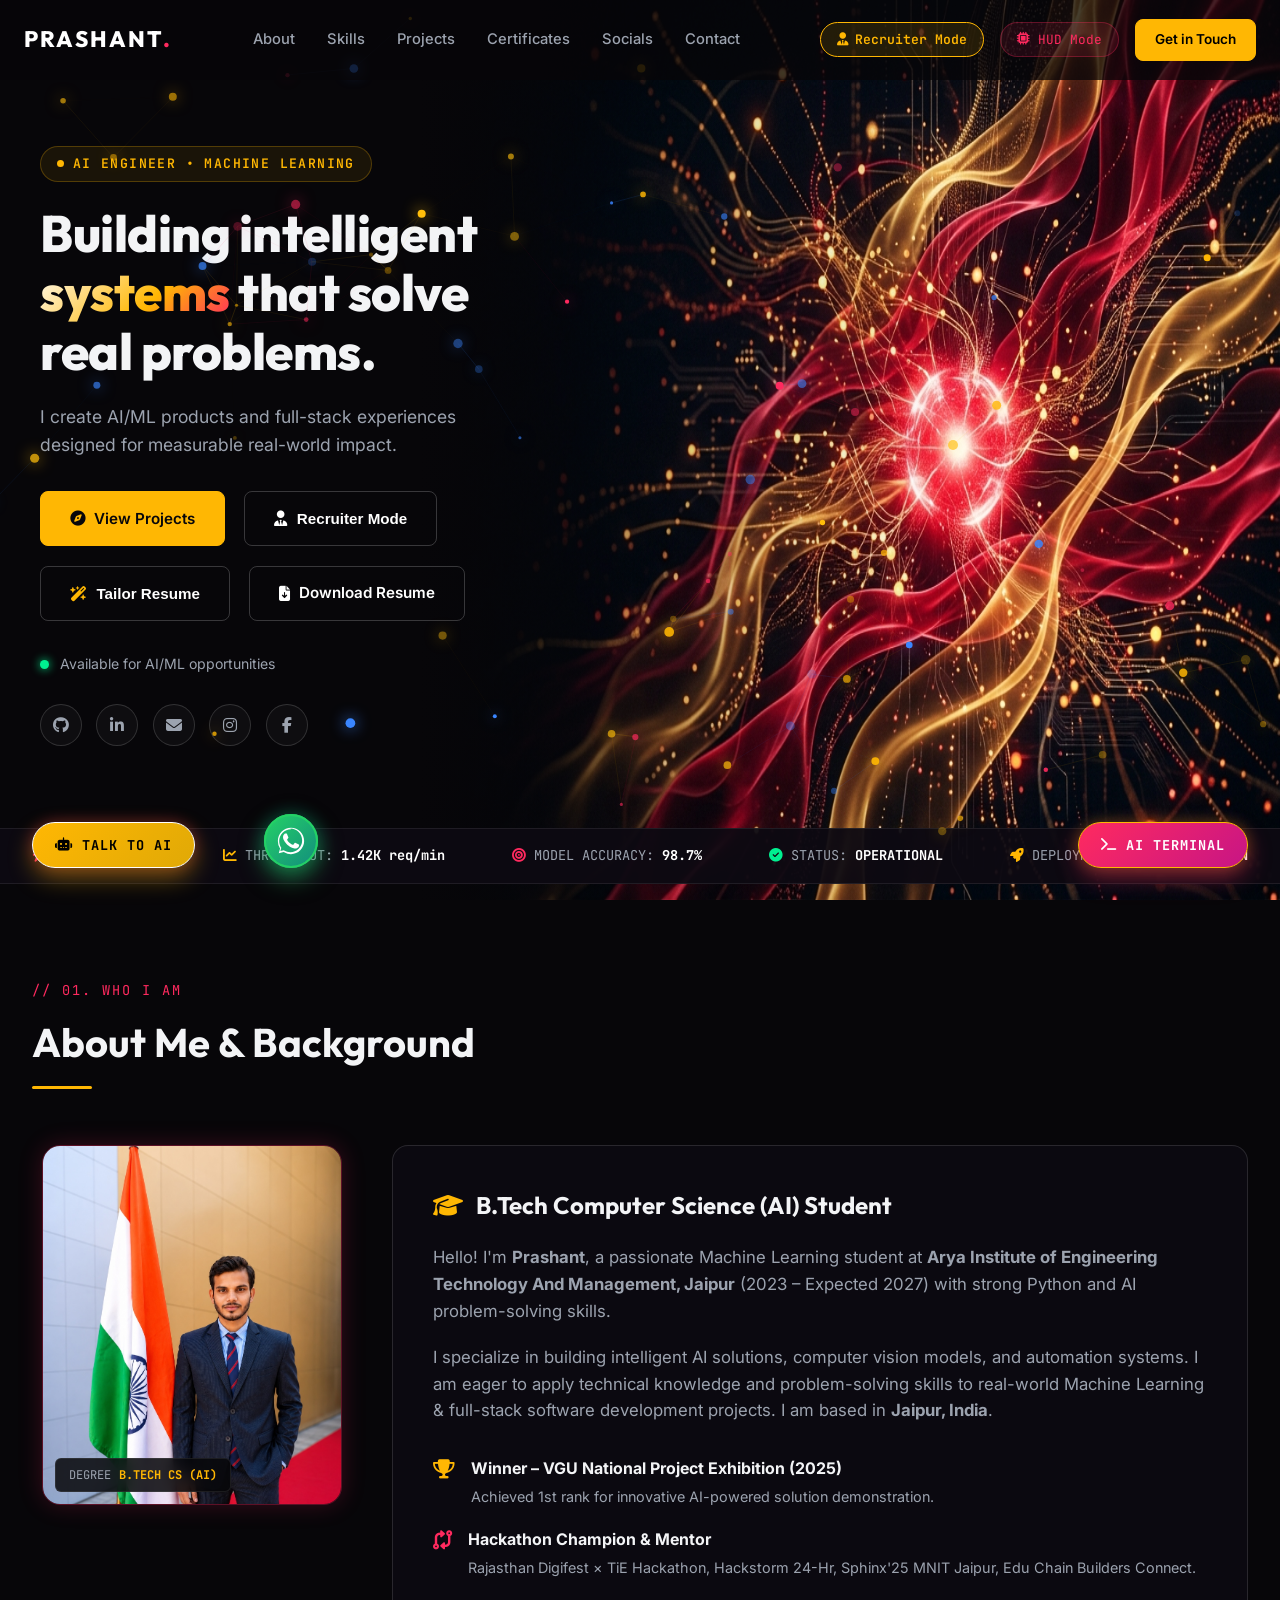
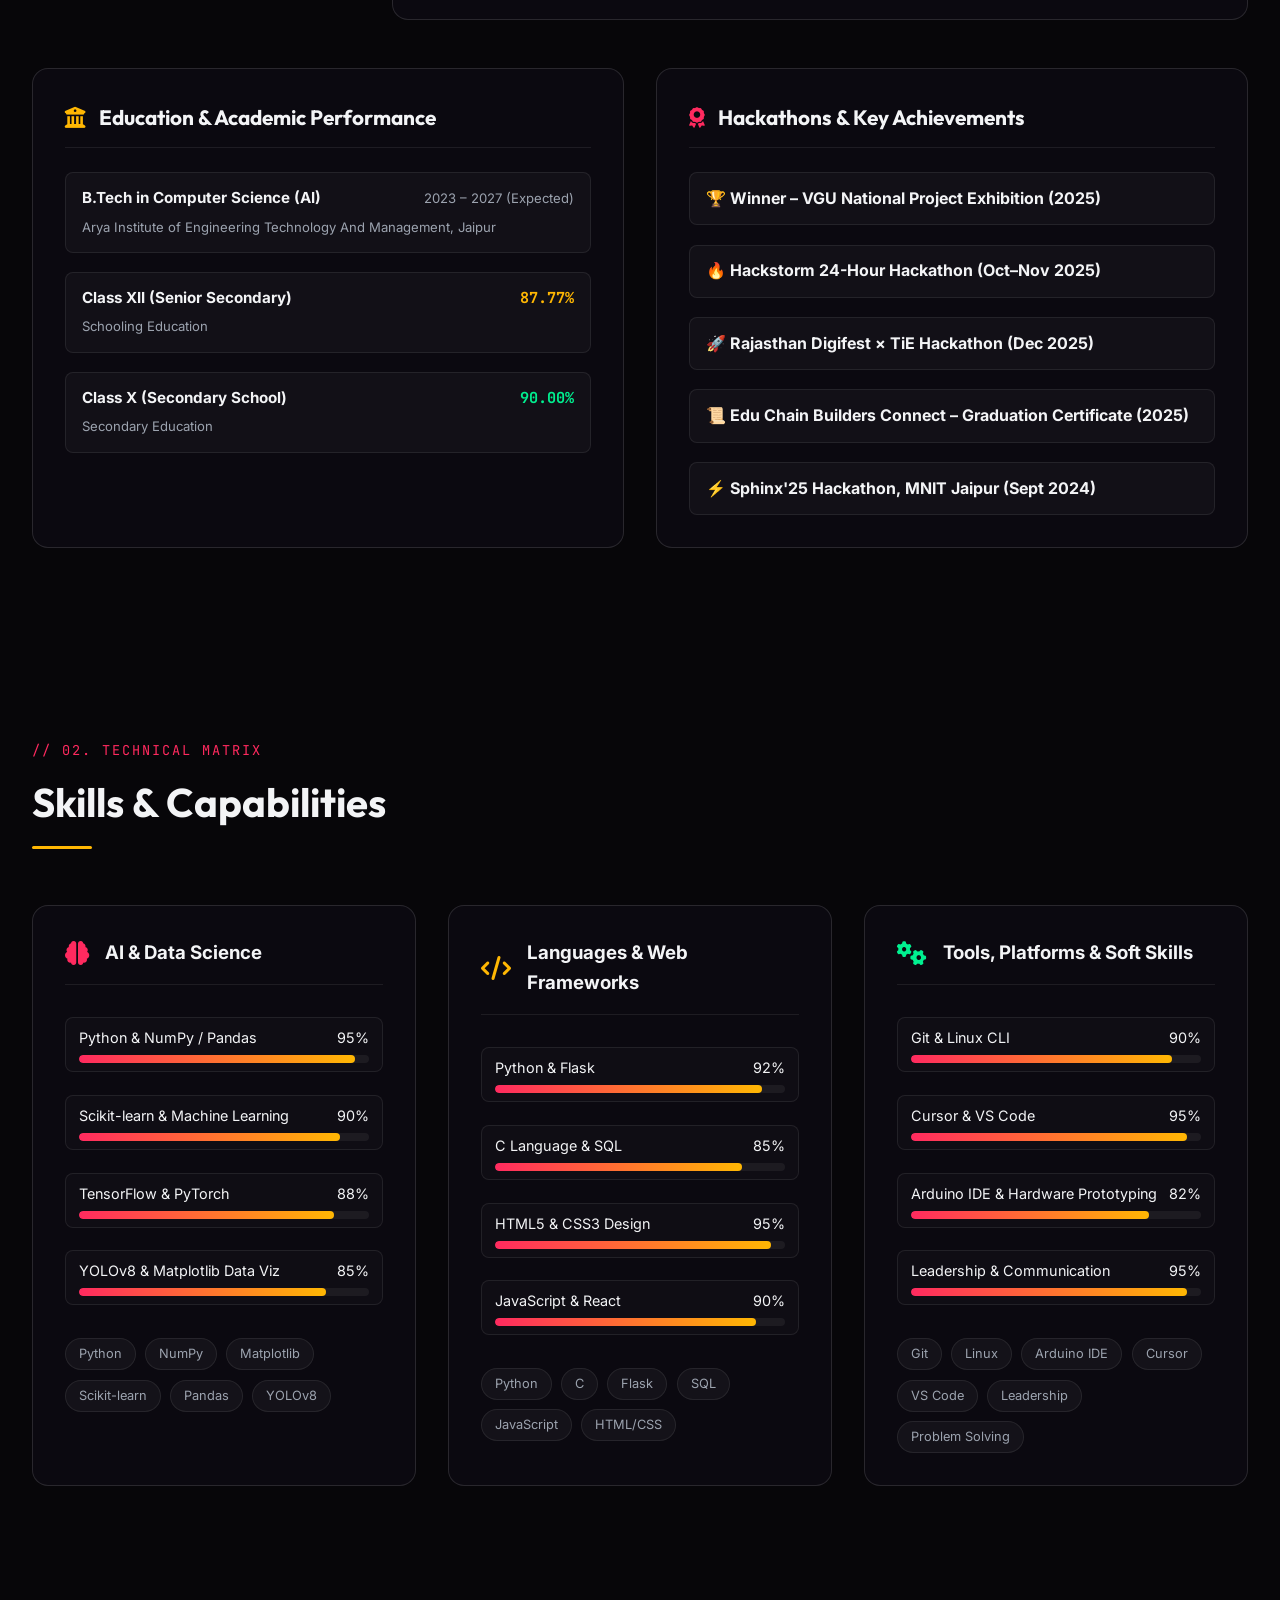
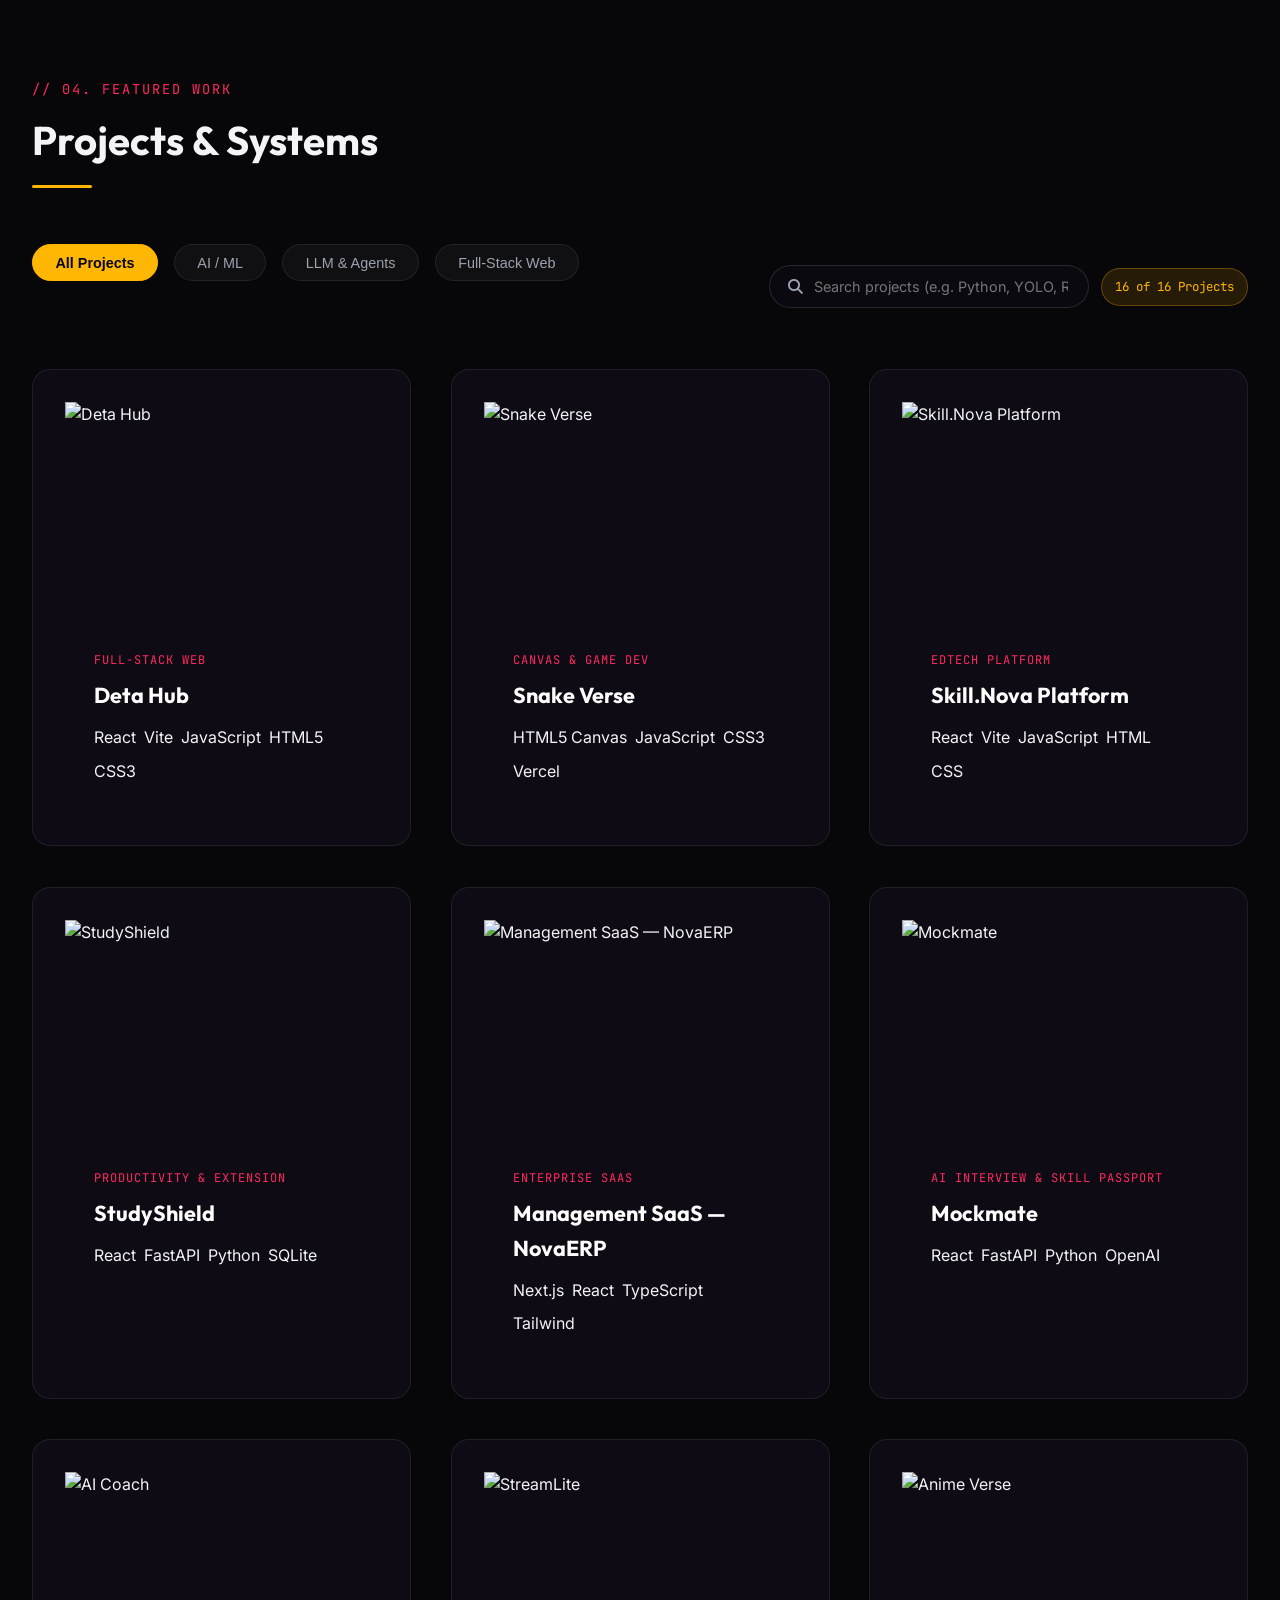
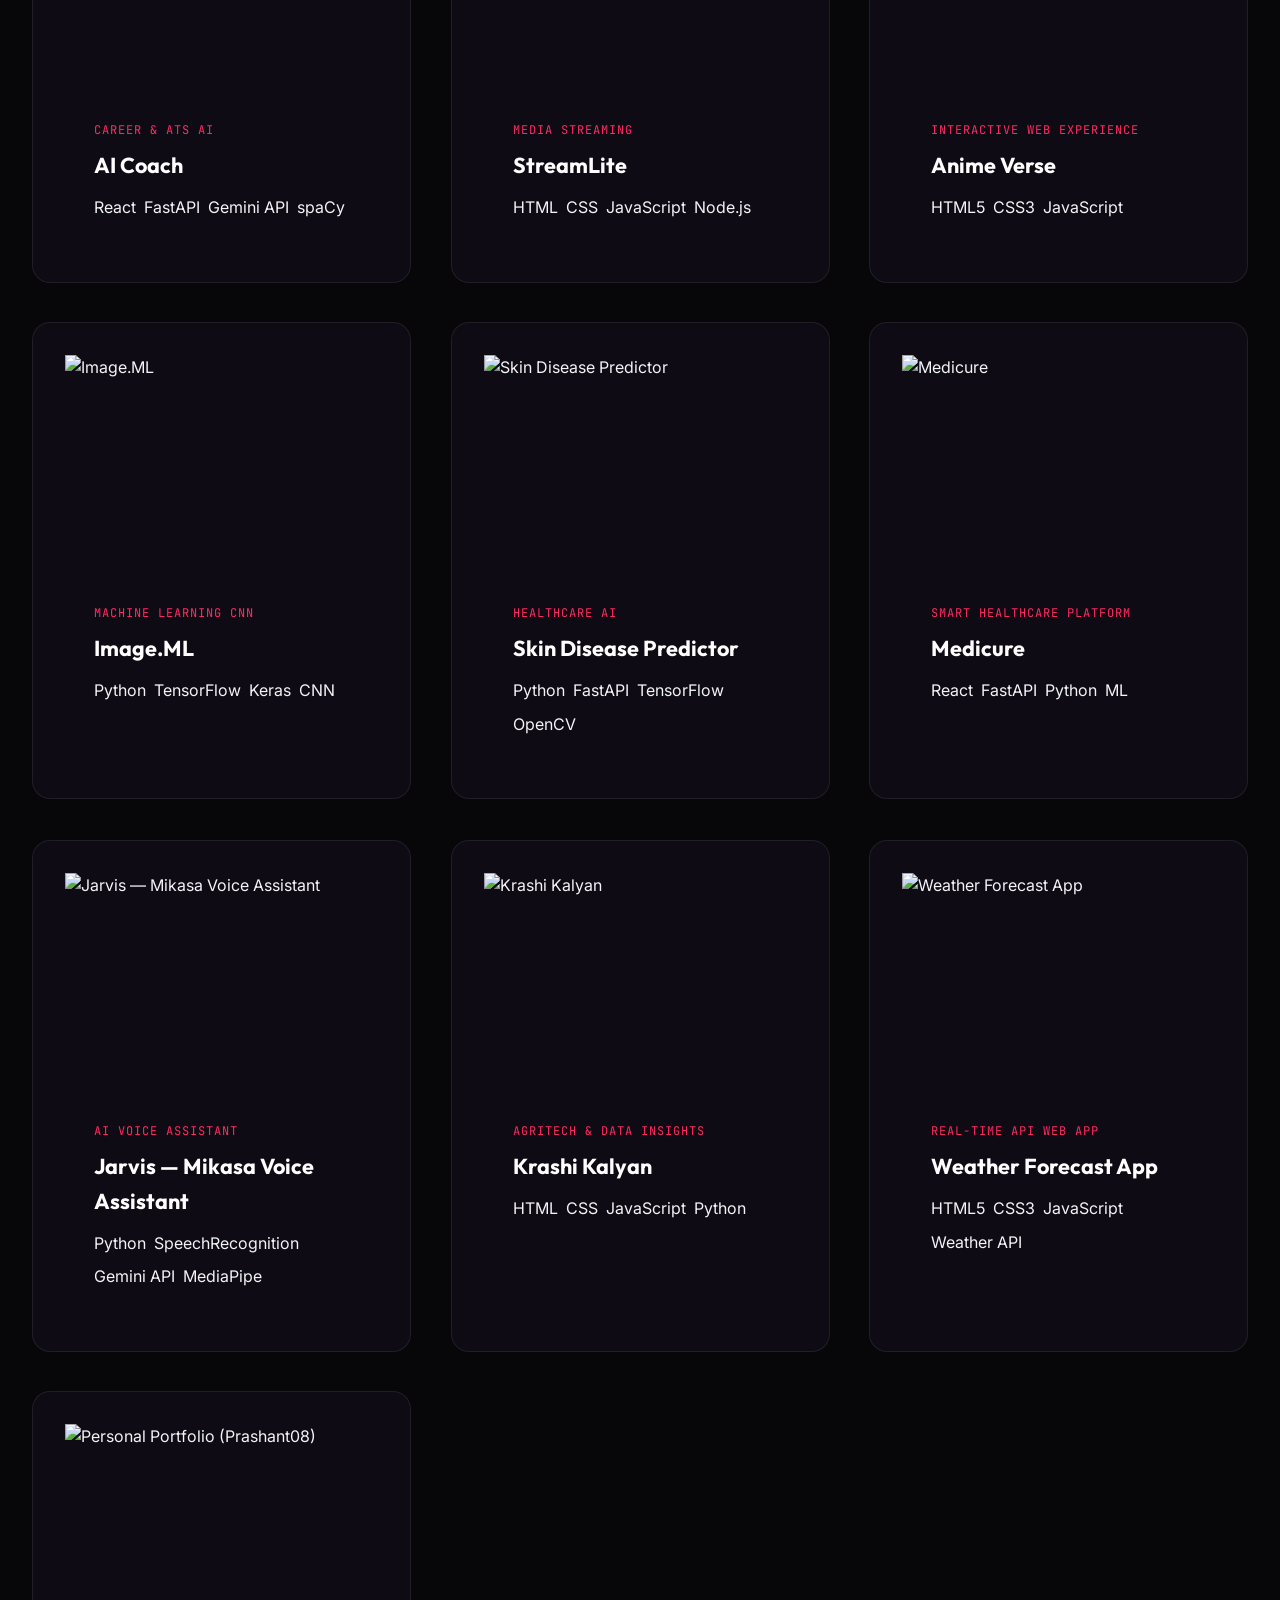
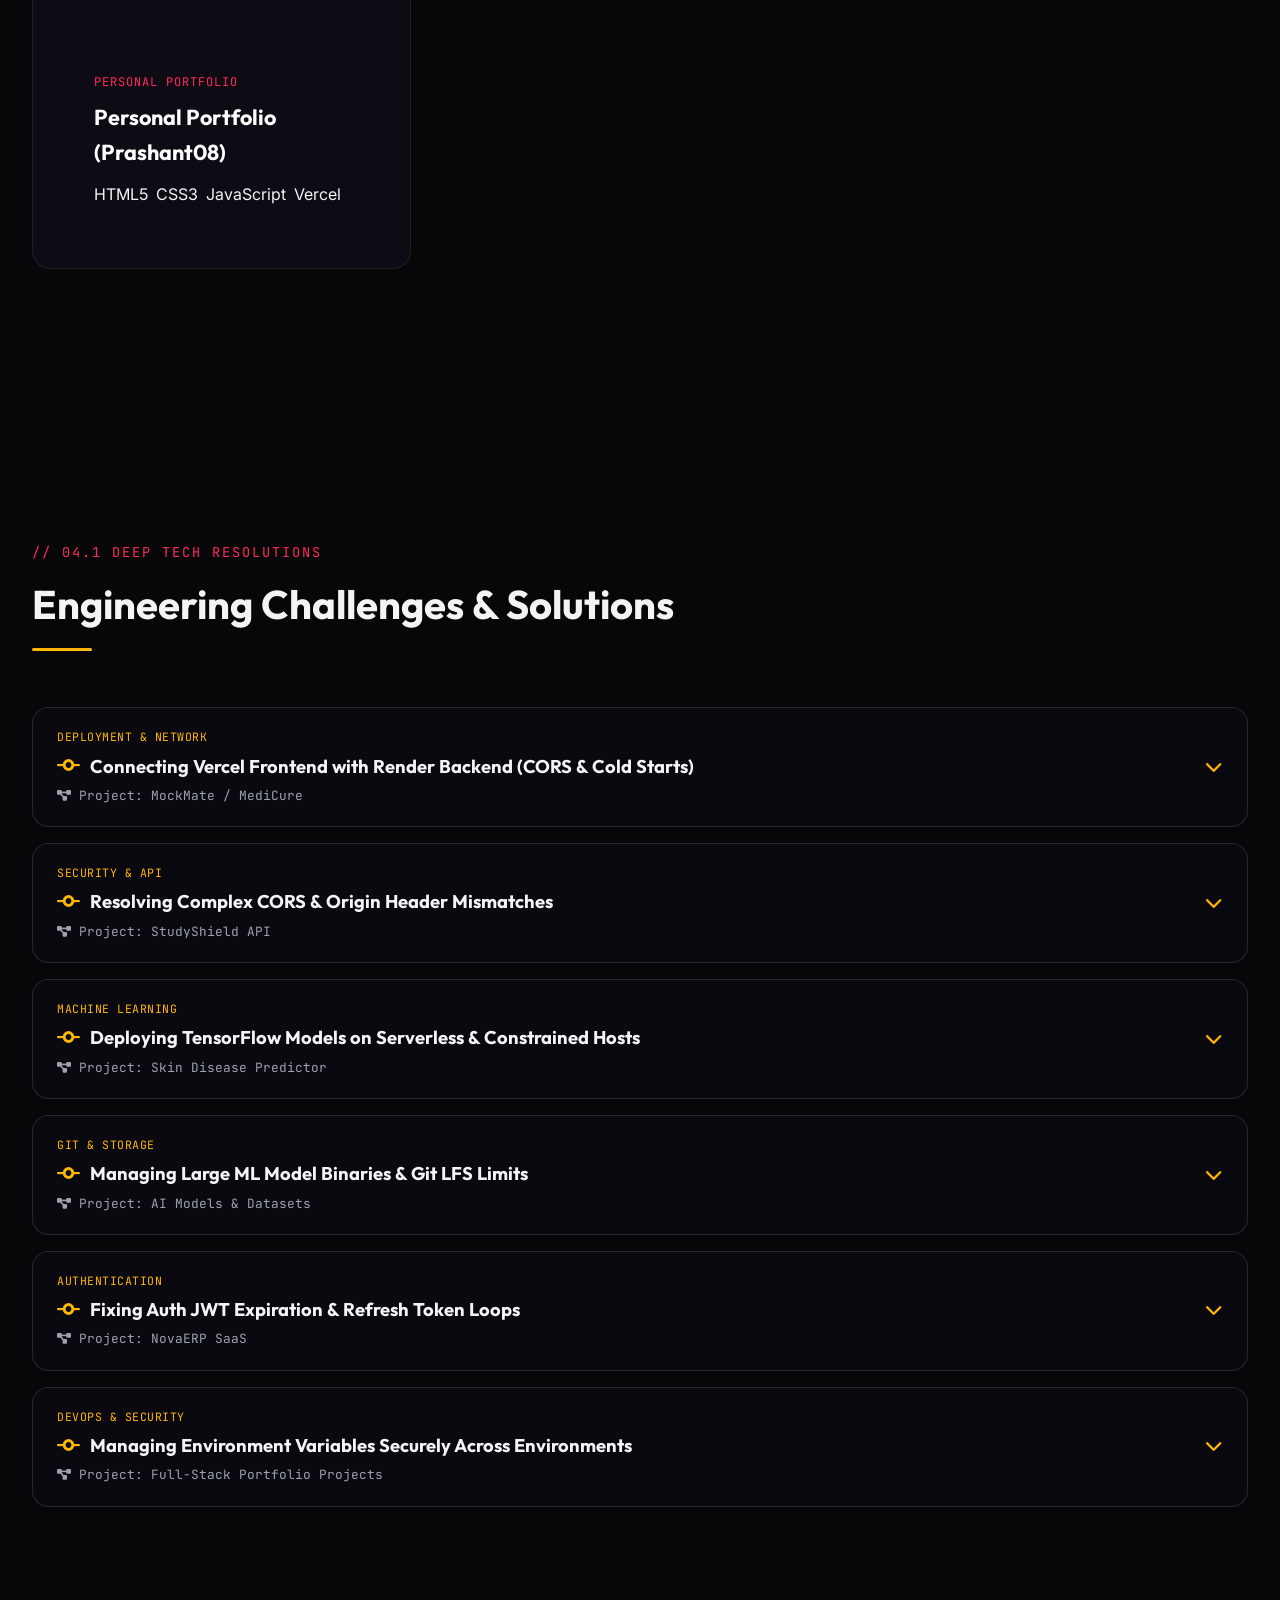
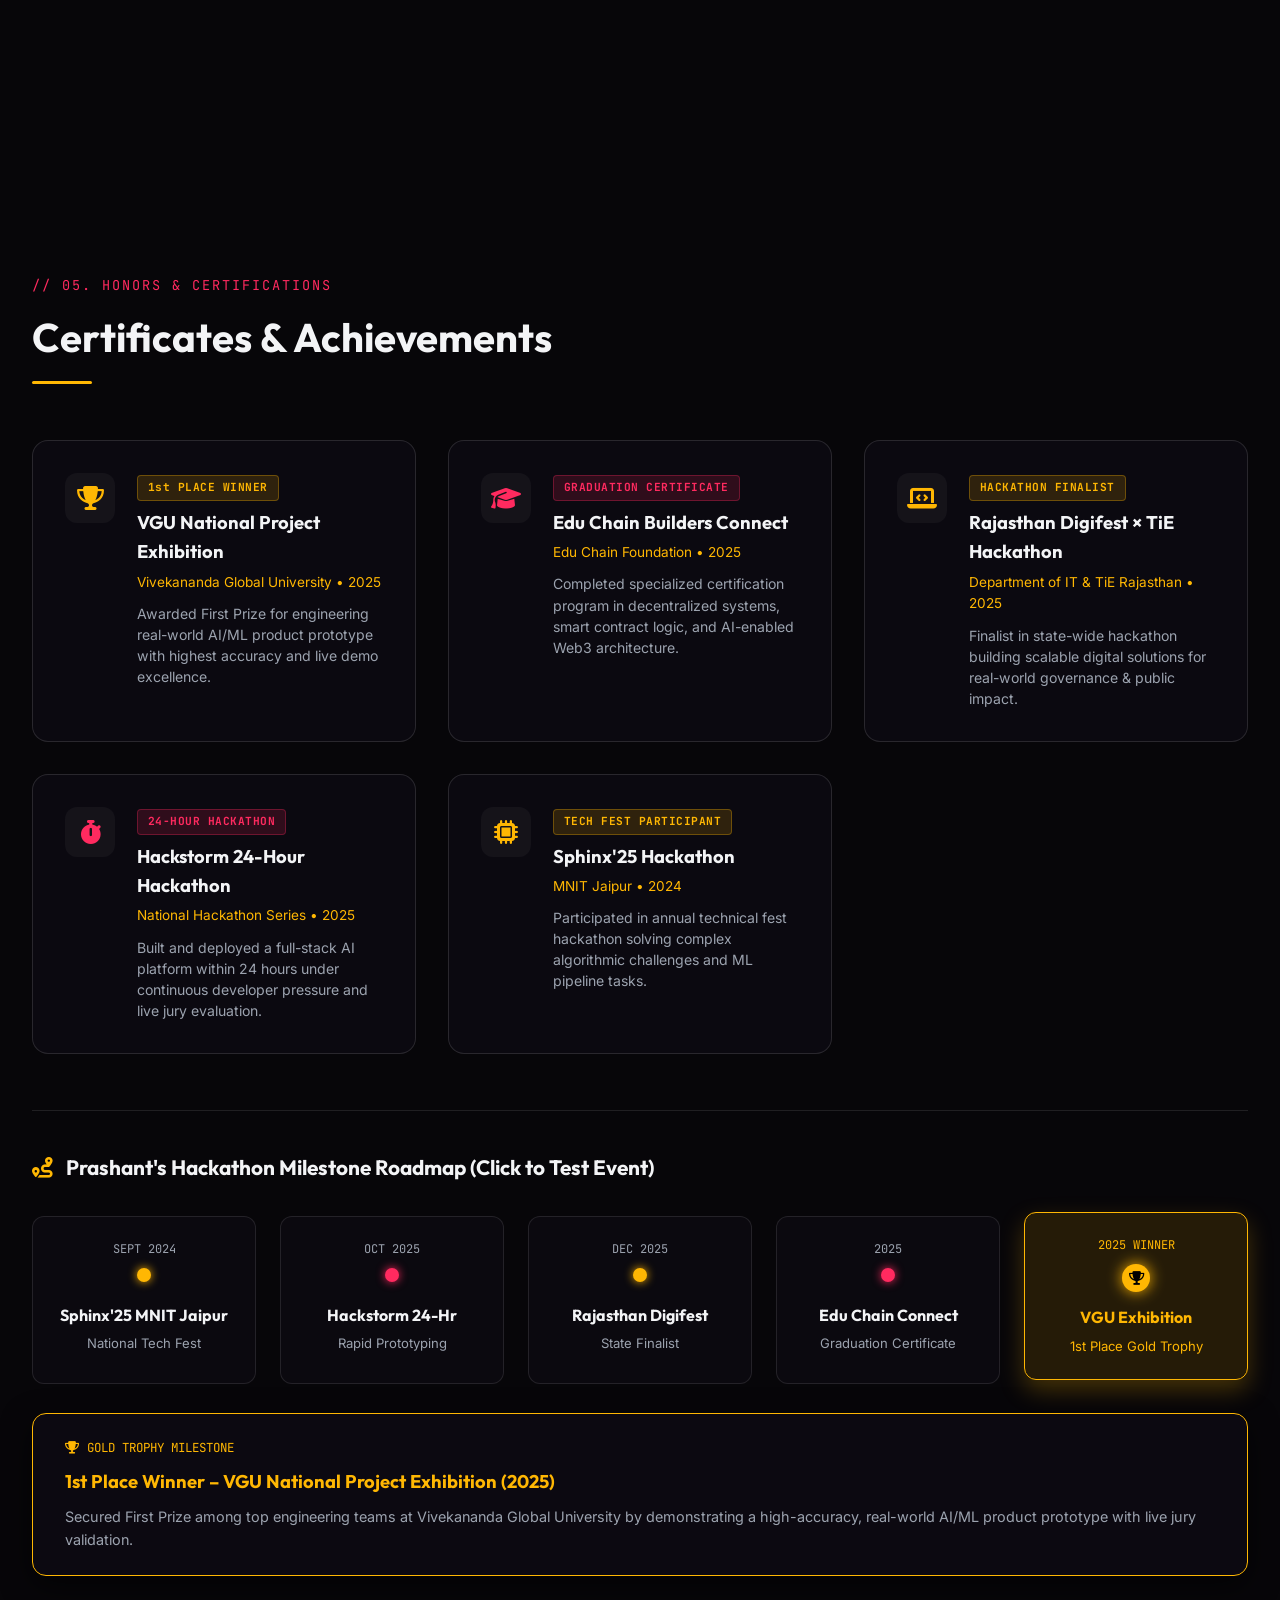
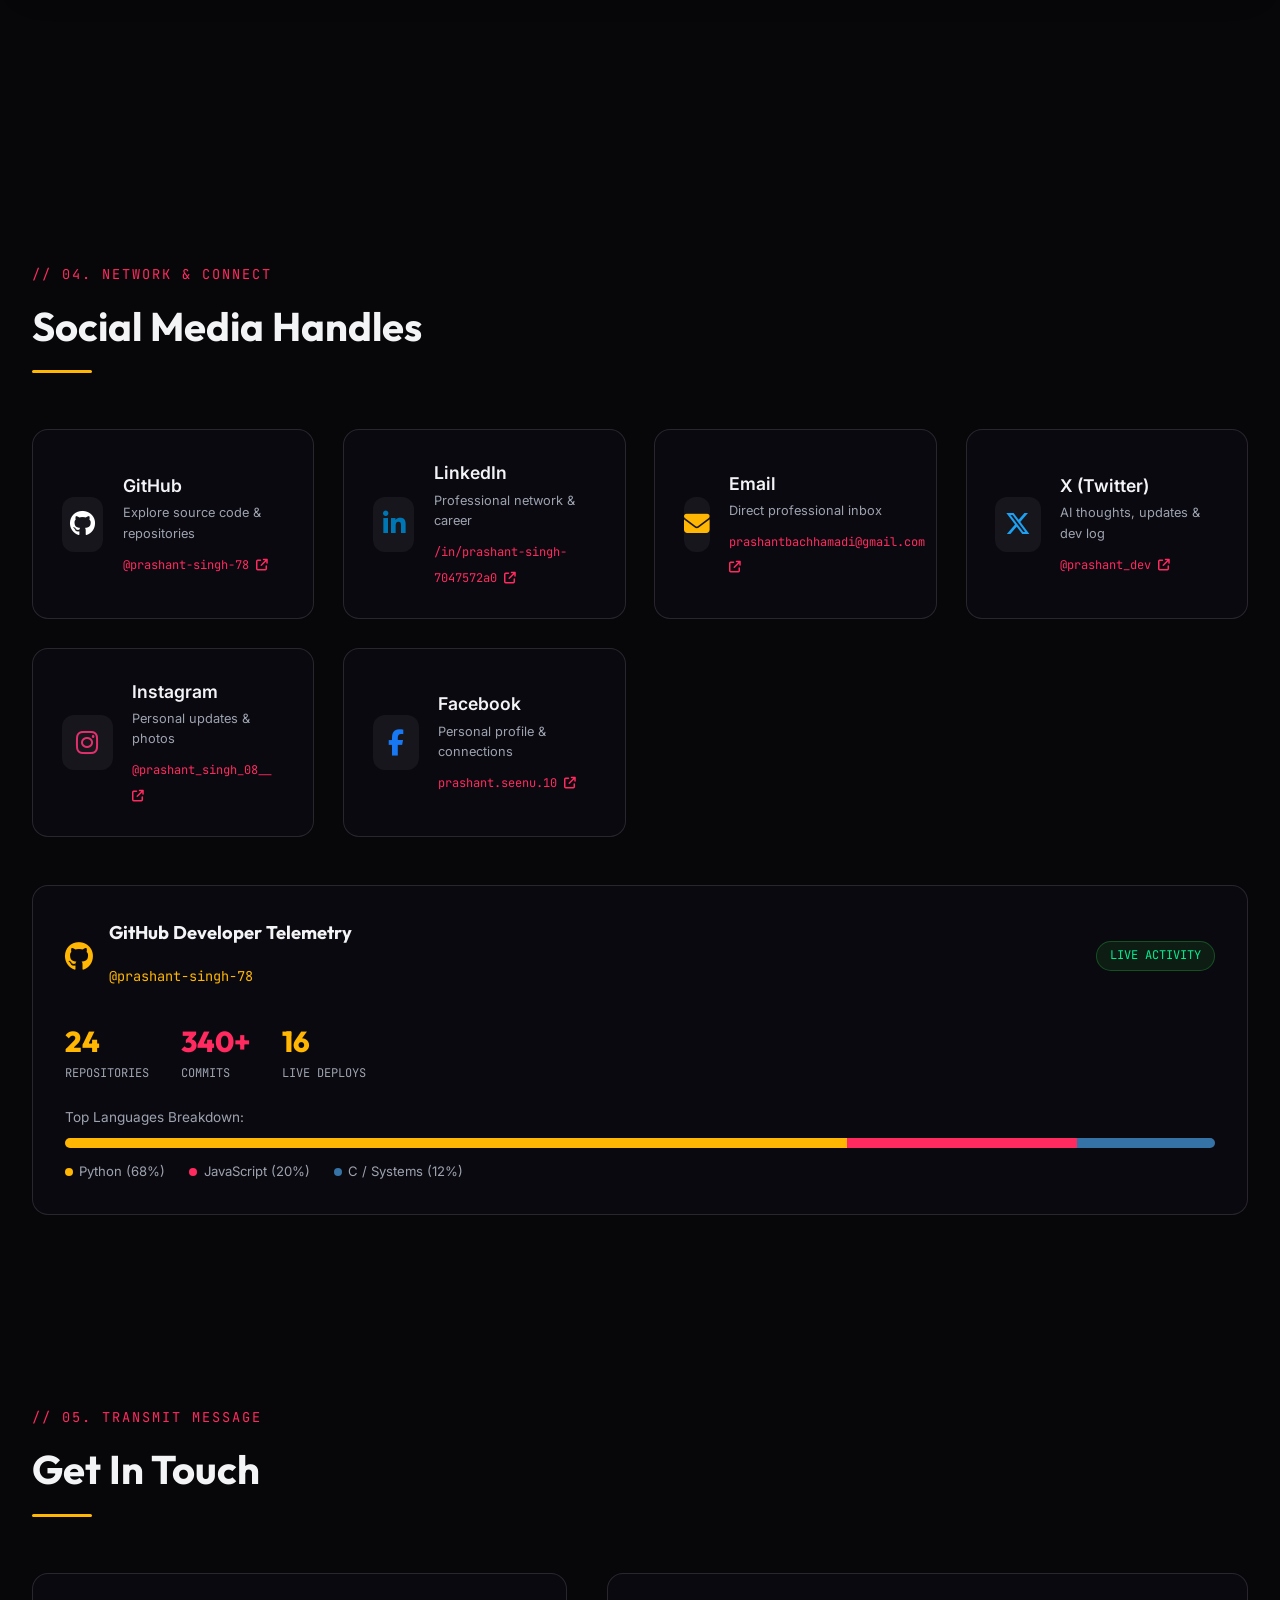
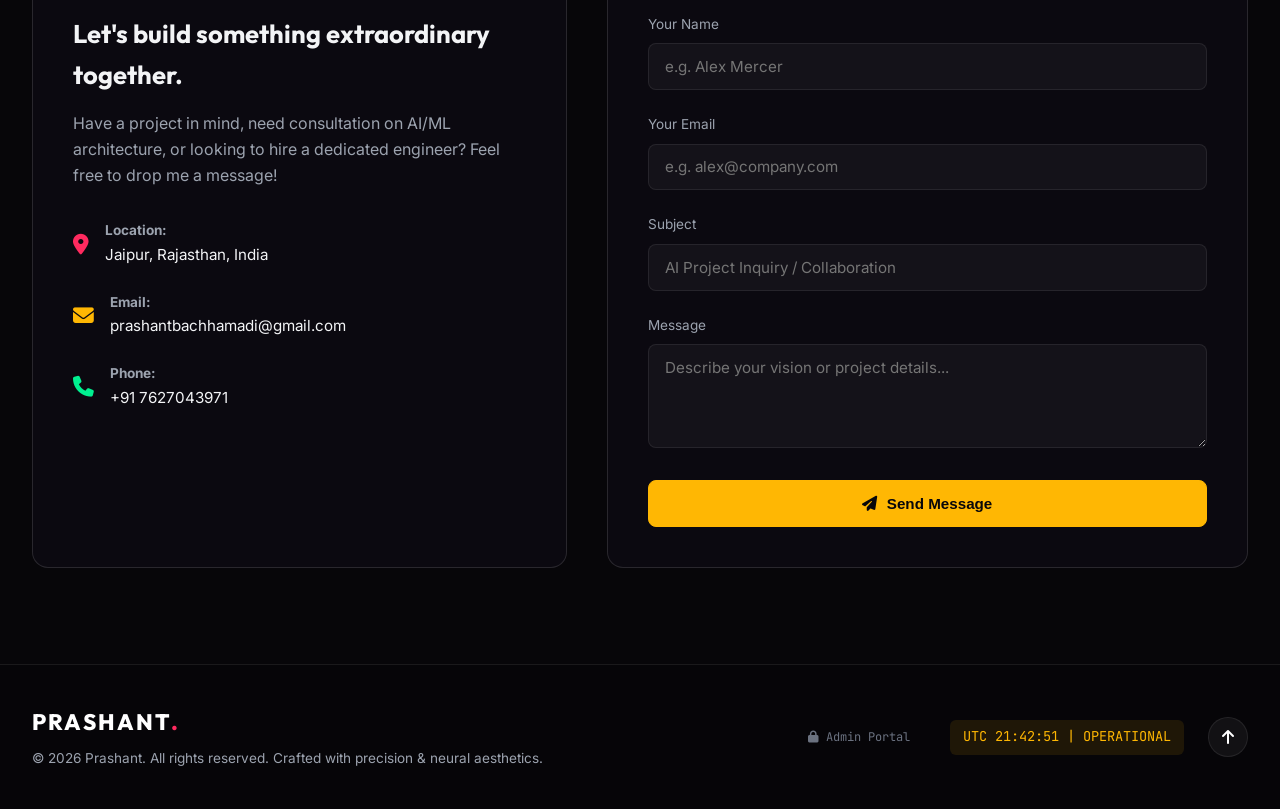
==== commit 5ad79c3e: "fix: populate Engineering Challenges & Solutions section with expandable cards and link script asset" ====
--- a/index.html
+++ b/index.html
@@ -899,7 +899,191 @@
                 </div>
 
                 <div class="p2-challenges-grid">
-                    <!-- Dynamically populated from data/portfolio-data.js by p2-script.js -->
+                    <div class="p2-challenge-card glass-panel" onclick="p2ToggleChallenge(this)">
+                        <div class="p2-challenge-header">
+                            <div class="p2-ch-title-wrap">
+                                <span class="p2-ch-badge">DEPLOYMENT & NETWORK</span>
+                                <h3><i class="fa-solid fa-code-commit text-gold"></i> Connecting Vercel Frontend with Render Backend (CORS & Cold Starts)</h3>
+                                <span class="p2-ch-project"><i class="fa-solid fa-diagram-project"></i> Project: MockMate / MediCure</span>
+                            </div>
+                            <button type="button" class="p2-ch-toggle-btn" aria-label="Expand Challenge Details">
+                                <i class="fa-solid fa-chevron-down"></i>
+                            </button>
+                        </div>
+                        <div class="p2-challenge-body">
+                            <div class="p2-ch-detail-item">
+                                <strong class="text-crimson"><i class="fa-solid fa-circle-exclamation"></i> Issue / Problem:</strong>
+                                <p>Cross-Origin Resource Sharing (CORS) errors blocked frontend fetch calls, and Render free-tier cold starts caused 504 gateway timeouts on initial requests.</p>
+                            </div>
+                            <div class="p2-ch-detail-item">
+                                <strong class="text-gold"><i class="fa-solid fa-bug"></i> Debugging Process:</strong>
+                                <p>Inspected network tab headers, verified preflight OPTIONS responses, and benchmarked API latency during cold start warm-up periods.</p>
+                            </div>
+                            <div class="p2-ch-detail-item">
+                                <strong class="text-green"><i class="fa-solid fa-circle-check"></i> Final Solution:</strong>
+                                <p>Configured explicit `CORSMiddleware` origins in FastAPI allowing Vercel domains, and implemented a frontend retry fallback with a silent wake-up ping on initial page load.</p>
+                            </div>
+                            <div class="p2-ch-detail-item">
+                                <strong><i class="fa-solid fa-lightbulb text-gold"></i> Key Takeaway & Learning:</strong>
+                                <p>Handling asynchronous infrastructure states gracefully improves UX drastically compared to displaying generic fetch failure errors.</p>
+                            </div>
+                        </div>
+                    </div>
+
+                    <div class="p2-challenge-card glass-panel" onclick="p2ToggleChallenge(this)">
+                        <div class="p2-challenge-header">
+                            <div class="p2-ch-title-wrap">
+                                <span class="p2-ch-badge">SECURITY & API</span>
+                                <h3><i class="fa-solid fa-code-commit text-gold"></i> Resolving Complex CORS & Origin Header Mismatches</h3>
+                                <span class="p2-ch-project"><i class="fa-solid fa-diagram-project"></i> Project: StudyShield API</span>
+                            </div>
+                            <button type="button" class="p2-ch-toggle-btn" aria-label="Expand Challenge Details">
+                                <i class="fa-solid fa-chevron-down"></i>
+                            </button>
+                        </div>
+                        <div class="p2-challenge-body">
+                            <div class="p2-ch-detail-item">
+                                <strong class="text-crimson"><i class="fa-solid fa-circle-exclamation"></i> Issue / Problem:</strong>
+                                <p>Browser extension requests sent from Chrome extension origins (`chrome-extension://...`) were rejected by strict server security headers.</p>
+                            </div>
+                            <div class="p2-ch-detail-item">
+                                <strong class="text-gold"><i class="fa-solid fa-bug"></i> Debugging Process:</strong>
+                                <p>Analyzed request origin headers in browser developer tools and cross-referenced server middleware logs.</p>
+                            </div>
+                            <div class="p2-ch-detail-item">
+                                <strong class="text-green"><i class="fa-solid fa-circle-check"></i> Final Solution:</strong>
+                                <p>Added dynamic regex matching for extension IDs in the FastAPI wildcard CORS policy.</p>
+                            </div>
+                            <div class="p2-ch-detail-item">
+                                <strong><i class="fa-solid fa-lightbulb text-gold"></i> Key Takeaway & Learning:</strong>
+                                <p>Browser extension networking requires treating extension origins as distinct non-http clients.</p>
+                            </div>
+                        </div>
+                    </div>
+
+                    <div class="p2-challenge-card glass-panel" onclick="p2ToggleChallenge(this)">
+                        <div class="p2-challenge-header">
+                            <div class="p2-ch-title-wrap">
+                                <span class="p2-ch-badge">MACHINE LEARNING</span>
+                                <h3><i class="fa-solid fa-code-commit text-gold"></i> Deploying TensorFlow Models on Serverless & Constrained Hosts</h3>
+                                <span class="p2-ch-project"><i class="fa-solid fa-diagram-project"></i> Project: Skin Disease Predictor</span>
+                            </div>
+                            <button type="button" class="p2-ch-toggle-btn" aria-label="Expand Challenge Details">
+                                <i class="fa-solid fa-chevron-down"></i>
+                            </button>
+                        </div>
+                        <div class="p2-challenge-body">
+                            <div class="p2-ch-detail-item">
+                                <strong class="text-crimson"><i class="fa-solid fa-circle-exclamation"></i> Issue / Problem:</strong>
+                                <p>Standard TensorFlow Python packages exceeded memory and storage limits on cloud host instances.</p>
+                            </div>
+                            <div class="p2-ch-detail-item">
+                                <strong class="text-gold"><i class="fa-solid fa-bug"></i> Debugging Process:</strong>
+                                <p>Profiled memory usage during model import and monitored RAM spikes during soft-max inference passes.</p>
+                            </div>
+                            <div class="p2-ch-detail-item">
+                                <strong class="text-green"><i class="fa-solid fa-circle-check"></i> Final Solution:</strong>
+                                <p>Converted full TensorFlow Keras models to TensorFlow Lite (`.tflite`) format and used `tflite_runtime` for lightweight inference.</p>
+                            </div>
+                            <div class="p2-ch-detail-item">
+                                <strong><i class="fa-solid fa-lightbulb text-gold"></i> Key Takeaway & Learning:</strong>
+                                <p>Model optimization and quantization are mandatory steps for production deployment on edge servers.</p>
+                            </div>
+                        </div>
+                    </div>
+
+                    <div class="p2-challenge-card glass-panel" onclick="p2ToggleChallenge(this)">
+                        <div class="p2-challenge-header">
+                            <div class="p2-ch-title-wrap">
+                                <span class="p2-ch-badge">GIT & STORAGE</span>
+                                <h3><i class="fa-solid fa-code-commit text-gold"></i> Managing Large ML Model Binaries & Git LFS Limits</h3>
+                                <span class="p2-ch-project"><i class="fa-solid fa-diagram-project"></i> Project: AI Models & Datasets</span>
+                            </div>
+                            <button type="button" class="p2-ch-toggle-btn" aria-label="Expand Challenge Details">
+                                <i class="fa-solid fa-chevron-down"></i>
+                            </button>
+                        </div>
+                        <div class="p2-challenge-body">
+                            <div class="p2-ch-detail-item">
+                                <strong class="text-crimson"><i class="fa-solid fa-circle-exclamation"></i> Issue / Problem:</strong>
+                                <p>Git pushes were rejected due to GitHub's strict 100MB file size limit for model weight files.</p>
+                            </div>
+                            <div class="p2-ch-detail-item">
+                                <strong class="text-gold"><i class="fa-solid fa-bug"></i> Debugging Process:</strong>
+                                <p>Traced commit history with `git-sizer` to pinpoint large uncompressed binary objects.</p>
+                            </div>
+                            <div class="p2-ch-detail-item">
+                                <strong class="text-green"><i class="fa-solid fa-circle-check"></i> Final Solution:</strong>
+                                <p>Configured Git Large File Storage (`git-lfs`) for `.h5` and `.pkl` files and moved binary model distribution to remote cloud storage buckets.</p>
+                            </div>
+                            <div class="p2-ch-detail-item">
+                                <strong><i class="fa-solid fa-lightbulb text-gold"></i> Key Takeaway & Learning:</strong>
+                                <p>Source code repositories should contain code only; binary model artifacts belong in specialized object storage.</p>
+                            </div>
+                        </div>
+                    </div>
+
+                    <div class="p2-challenge-card glass-panel" onclick="p2ToggleChallenge(this)">
+                        <div class="p2-challenge-header">
+                            <div class="p2-ch-title-wrap">
+                                <span class="p2-ch-badge">AUTHENTICATION</span>
+                                <h3><i class="fa-solid fa-code-commit text-gold"></i> Fixing Auth JWT Expiration & Refresh Token Loops</h3>
+                                <span class="p2-ch-project"><i class="fa-solid fa-diagram-project"></i> Project: NovaERP SaaS</span>
+                            </div>
+                            <button type="button" class="p2-ch-toggle-btn" aria-label="Expand Challenge Details">
+                                <i class="fa-solid fa-chevron-down"></i>
+                            </button>
+                        </div>
+                        <div class="p2-challenge-body">
+                            <div class="p2-ch-detail-item">
+                                <strong class="text-crimson"><i class="fa-solid fa-circle-exclamation"></i> Issue / Problem:</strong>
+                                <p>Expired JWT tokens caused infinite redirect loops between dashboard routes and login pages.</p>
+                            </div>
+                            <div class="p2-ch-detail-item">
+                                <strong class="text-gold"><i class="fa-solid fa-bug"></i> Debugging Process:</strong>
+                                <p>Traced Next.js/Flask middleware execution order and checked local storage token decryption timers.</p>
+                            </div>
+                            <div class="p2-ch-detail-item">
+                                <strong class="text-green"><i class="fa-solid fa-circle-check"></i> Final Solution:</strong>
+                                <p>Implemented silent token validation in middleware with automatic session cleanup and clear user redirection upon token expiry.</p>
+                            </div>
+                            <div class="p2-ch-detail-item">
+                                <strong><i class="fa-solid fa-lightbulb text-gold"></i> Key Takeaway & Learning:</strong>
+                                <p>Robust auth middleware must handle expired, malformed, and missing tokens idempotently.</p>
+                            </div>
+                        </div>
+                    </div>
+
+                    <div class="p2-challenge-card glass-panel" onclick="p2ToggleChallenge(this)">
+                        <div class="p2-challenge-header">
+                            <div class="p2-ch-title-wrap">
+                                <span class="p2-ch-badge">DEVOPS & SECURITY</span>
+                                <h3><i class="fa-solid fa-code-commit text-gold"></i> Managing Environment Variables Securely Across Environments</h3>
+                                <span class="p2-ch-project"><i class="fa-solid fa-diagram-project"></i> Project: Full-Stack Portfolio Projects</span>
+                            </div>
+                            <button type="button" class="p2-ch-toggle-btn" aria-label="Expand Challenge Details">
+                                <i class="fa-solid fa-chevron-down"></i>
+                            </button>
+                        </div>
+                        <div class="p2-challenge-body">
+                            <div class="p2-ch-detail-item">
+                                <strong class="text-crimson"><i class="fa-solid fa-circle-exclamation"></i> Issue / Problem:</strong>
+                                <p>API keys were at risk of leak when deploying static frontend apps that interact with backend services.</p>
+                            </div>
+                            <div class="p2-ch-detail-item">
+                                <strong class="text-gold"><i class="fa-solid fa-bug"></i> Debugging Process:</strong>
+                                <p>Audited build bundle outputs for exposed secret strings using automated scanning tools.</p>
+                            </div>
+                            <div class="p2-ch-detail-item">
+                                <strong class="text-green"><i class="fa-solid fa-circle-check"></i> Final Solution:</strong>
+                                <p>Decoupled sensitive operational credentials into server-side environment variables and proxy endpoints.</p>
+                            </div>
+                            <div class="p2-ch-detail-item">
+                                <strong><i class="fa-solid fa-lightbulb text-gold"></i> Key Takeaway & Learning:</strong>
+                                <p>Client-side code should never contain private API keys or secret credentials.</p>
+                            </div>
+                        </div>
+                    </div>
                 </div>
             </div>
         </section>
@@ -2102,5 +2286,7 @@
             }
         }
     </script>
+    <script src="data/portfolio-data.js"></script>
+    <script src="p2-script.js"></script>
 </body>
 </html>
--- a/style.css
+++ b/style.css
@@ -3567,7 +3567,7 @@
     color: #000;
 }
 
-/* --- Responsive Media Queries --- */
+/* --- Comprehensive Mobile Responsiveness Enhancements --- */
 @media (max-width: 1024px) {
     .p2-rec-banner-grid {
         grid-template-columns: 1fr;
@@ -3583,6 +3583,18 @@
 }
 
 @media (max-width: 768px) {
+    .p2-cs-modal {
+        padding: 0.5rem !important;
+    }
+
+    .p2-cs-modal-content {
+        max-width: 100% !important;
+        max-height: 92vh !important;
+        padding: 1.1rem !important;
+        border-radius: 12px !important;
+        overflow-x: hidden !important;
+    }
+
     .p2-modal-overlay {
         padding: 1rem;
     }
@@ -3596,15 +3608,48 @@
     .p2-dash-grid {
         grid-template-columns: 1fr;
     }
-}
-
-@media (max-width: 375px) {
+
+    .p2-role-tab {
+        flex: 1 1 calc(50% - 0.4rem) !important;
+        font-size: 0.8rem !important;
+        padding: 0.5rem 0.6rem !important;
+        text-align: center !important;
+        justify-content: center !important;
+    }
+
+    #p2CustomResumePreview {
+        padding: 1rem !important;
+    }
+}
+
+@media (max-width: 480px) {
+    .p2-cs-modal-content h2 {
+        font-size: 1.4rem !important;
+    }
+
     .p2-rec-title {
-        font-size: 1.4rem;
+        font-size: 1.4rem !important;
     }
 
     .p2-cs-title {
-        font-size: 1.3rem;
-    }
-}
-
+        font-size: 1.3rem !important;
+    }
+
+    .p2-role-tab {
+        flex: 1 1 100% !important;
+        width: 100% !important;
+    }
+
+    .p2-pill {
+        font-size: 0.75rem !important;
+        padding: 0.25rem 0.5rem !important;
+    }
+
+    .p2-cs-modal-content button, 
+    .p2-cs-modal-content a.btn {
+        width: 100% !important;
+        justify-content: center !important;
+        text-align: center !important;
+    }
+}
+
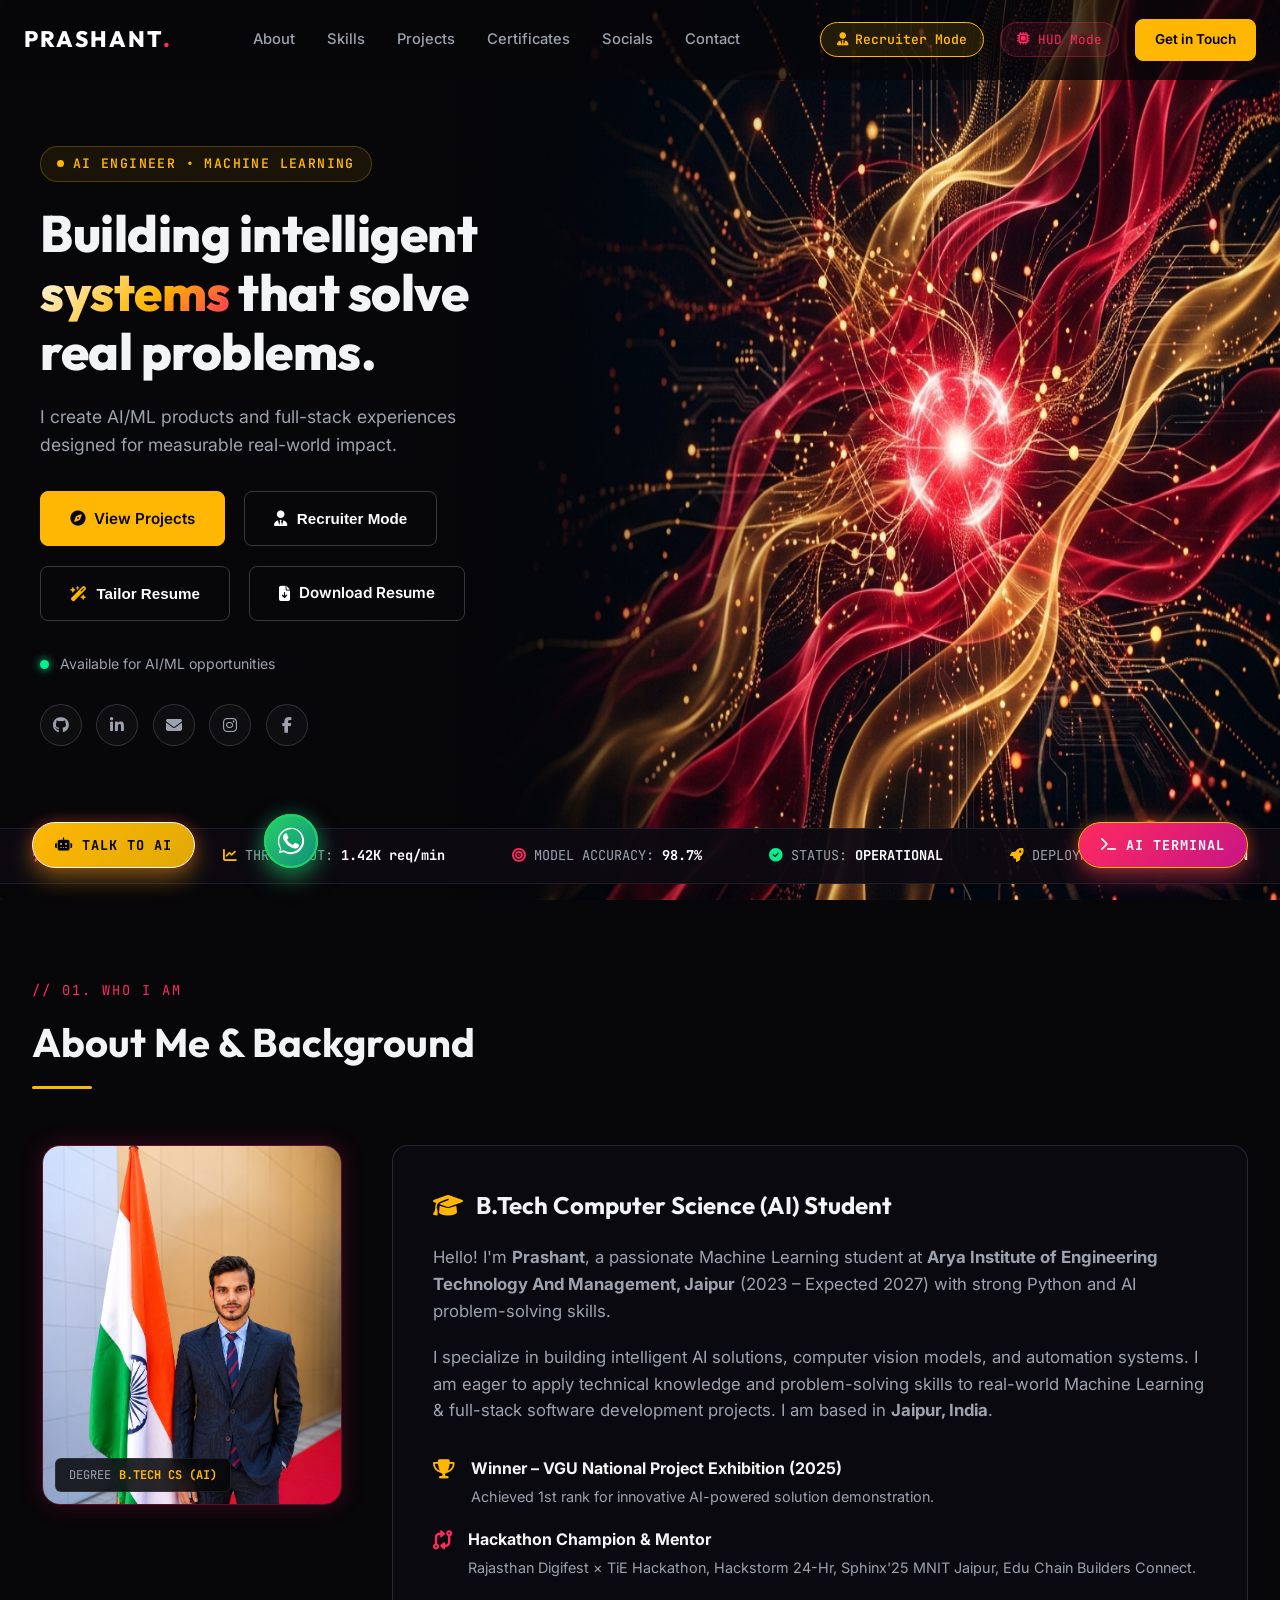
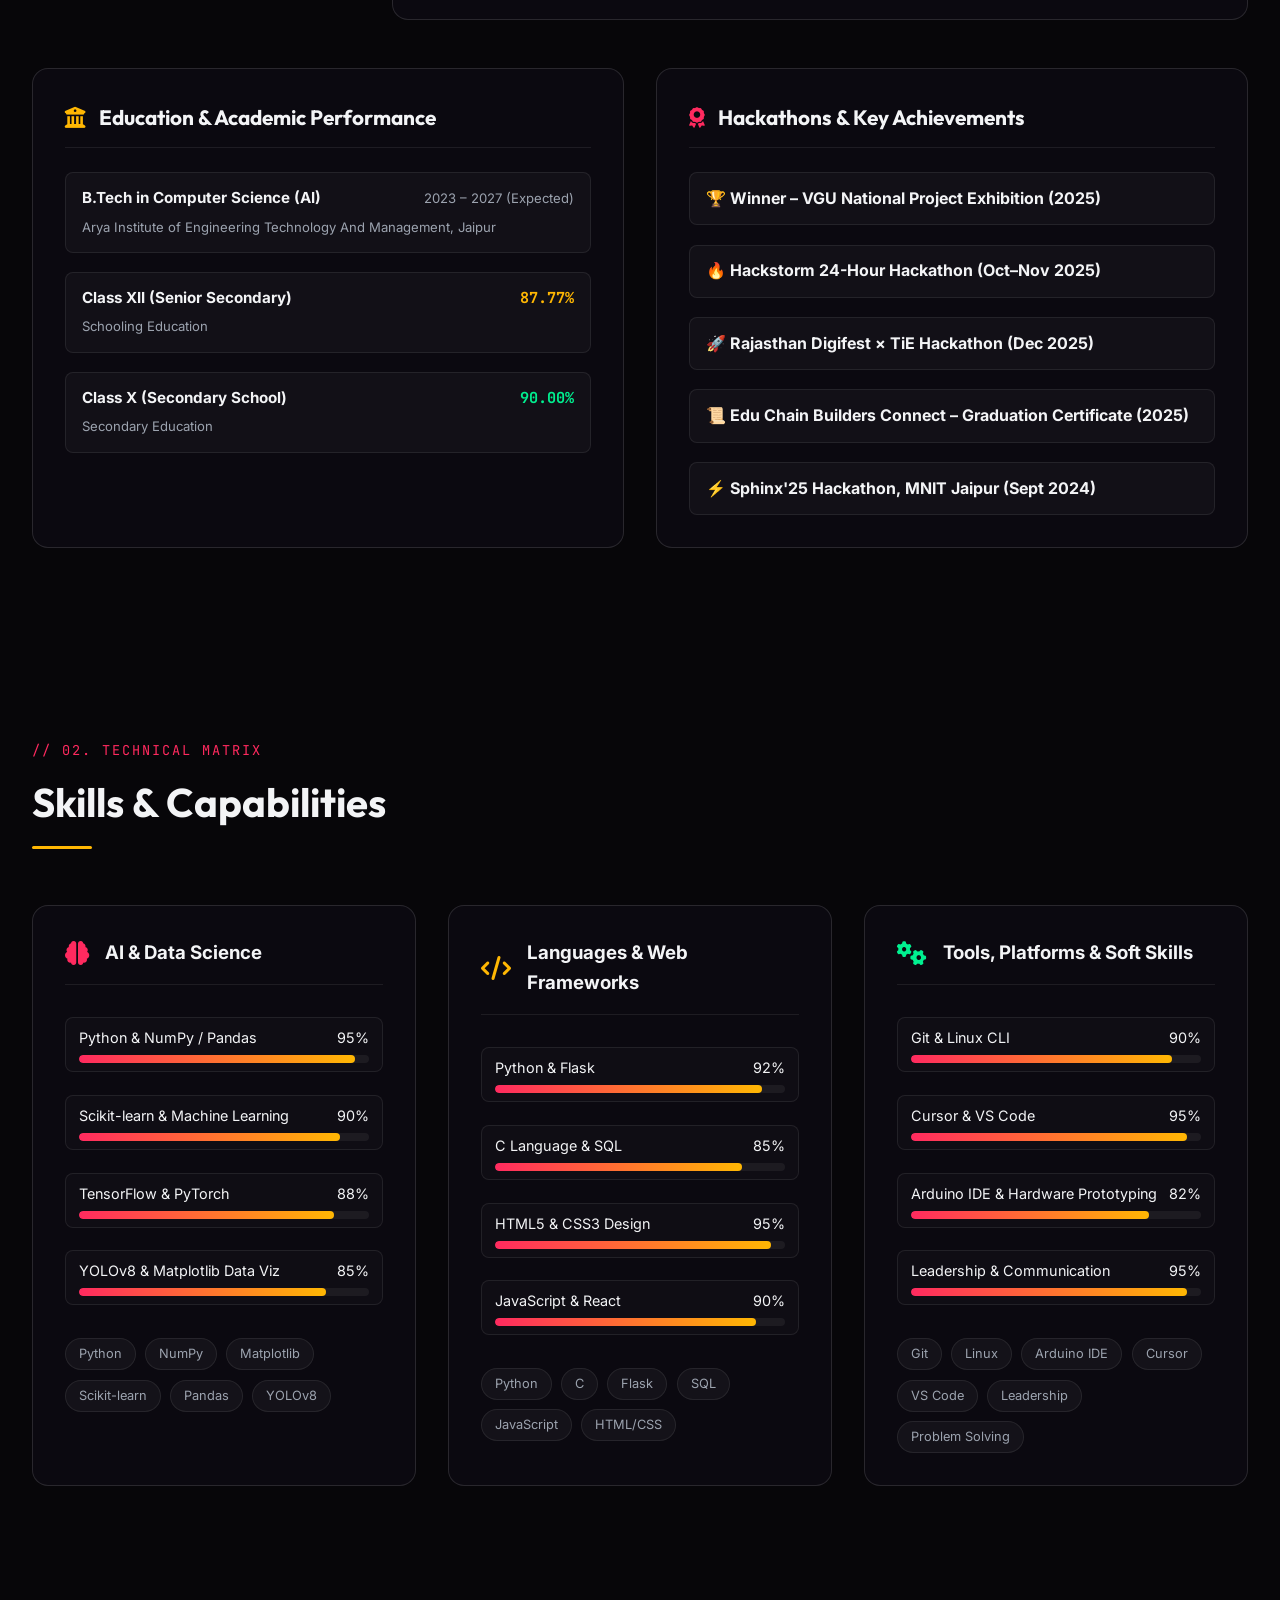
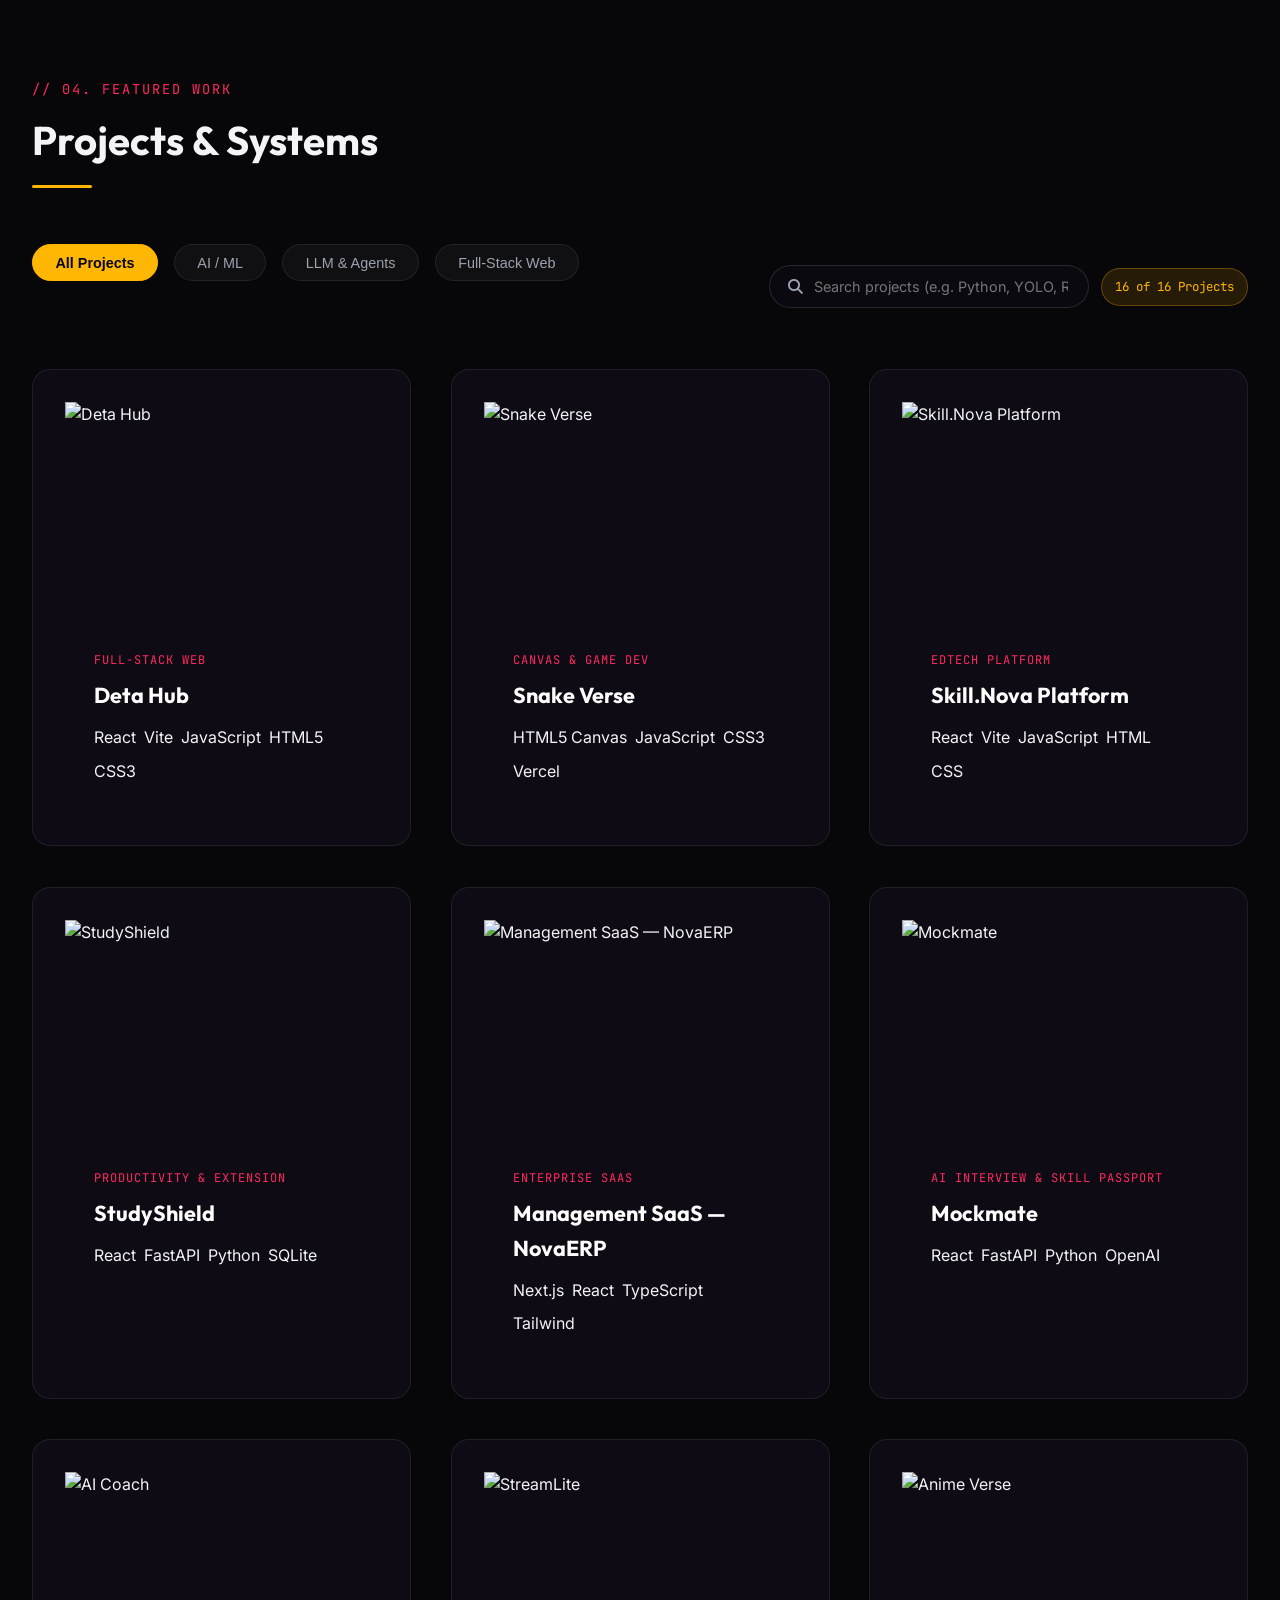
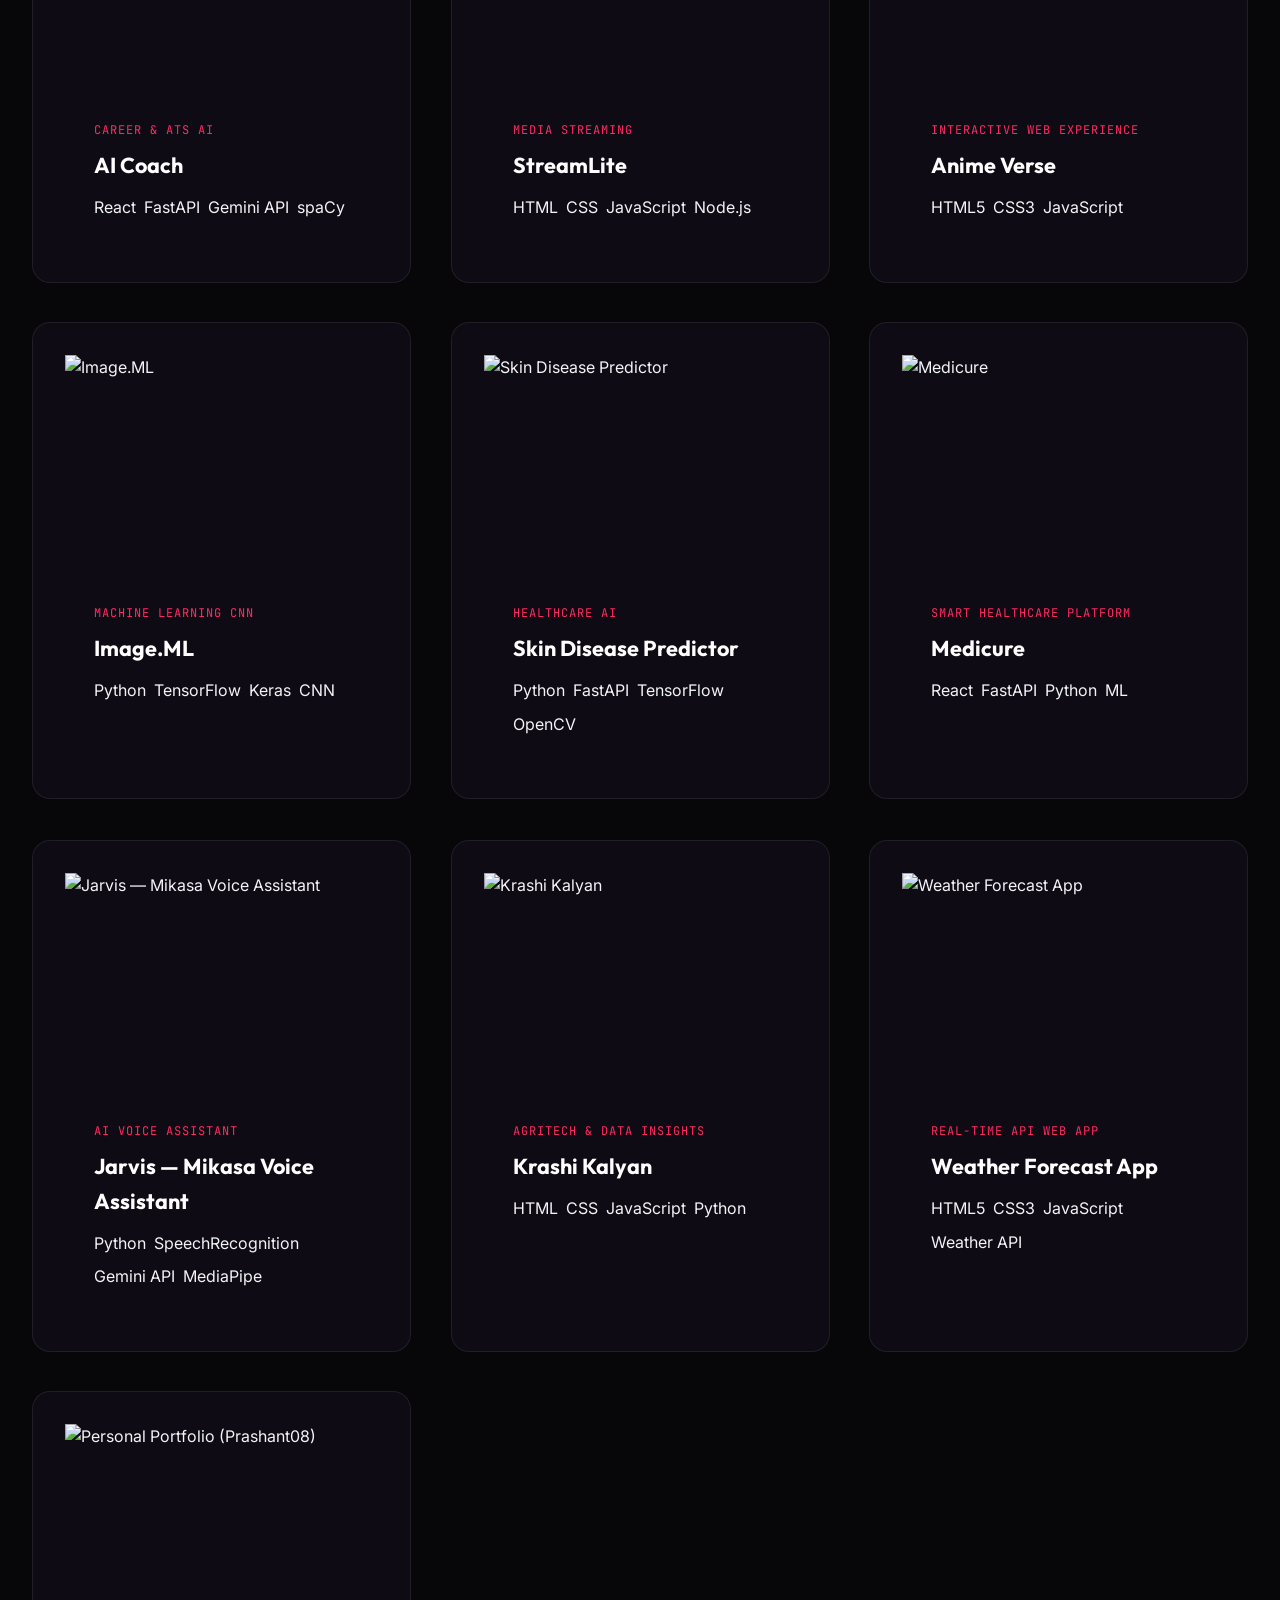
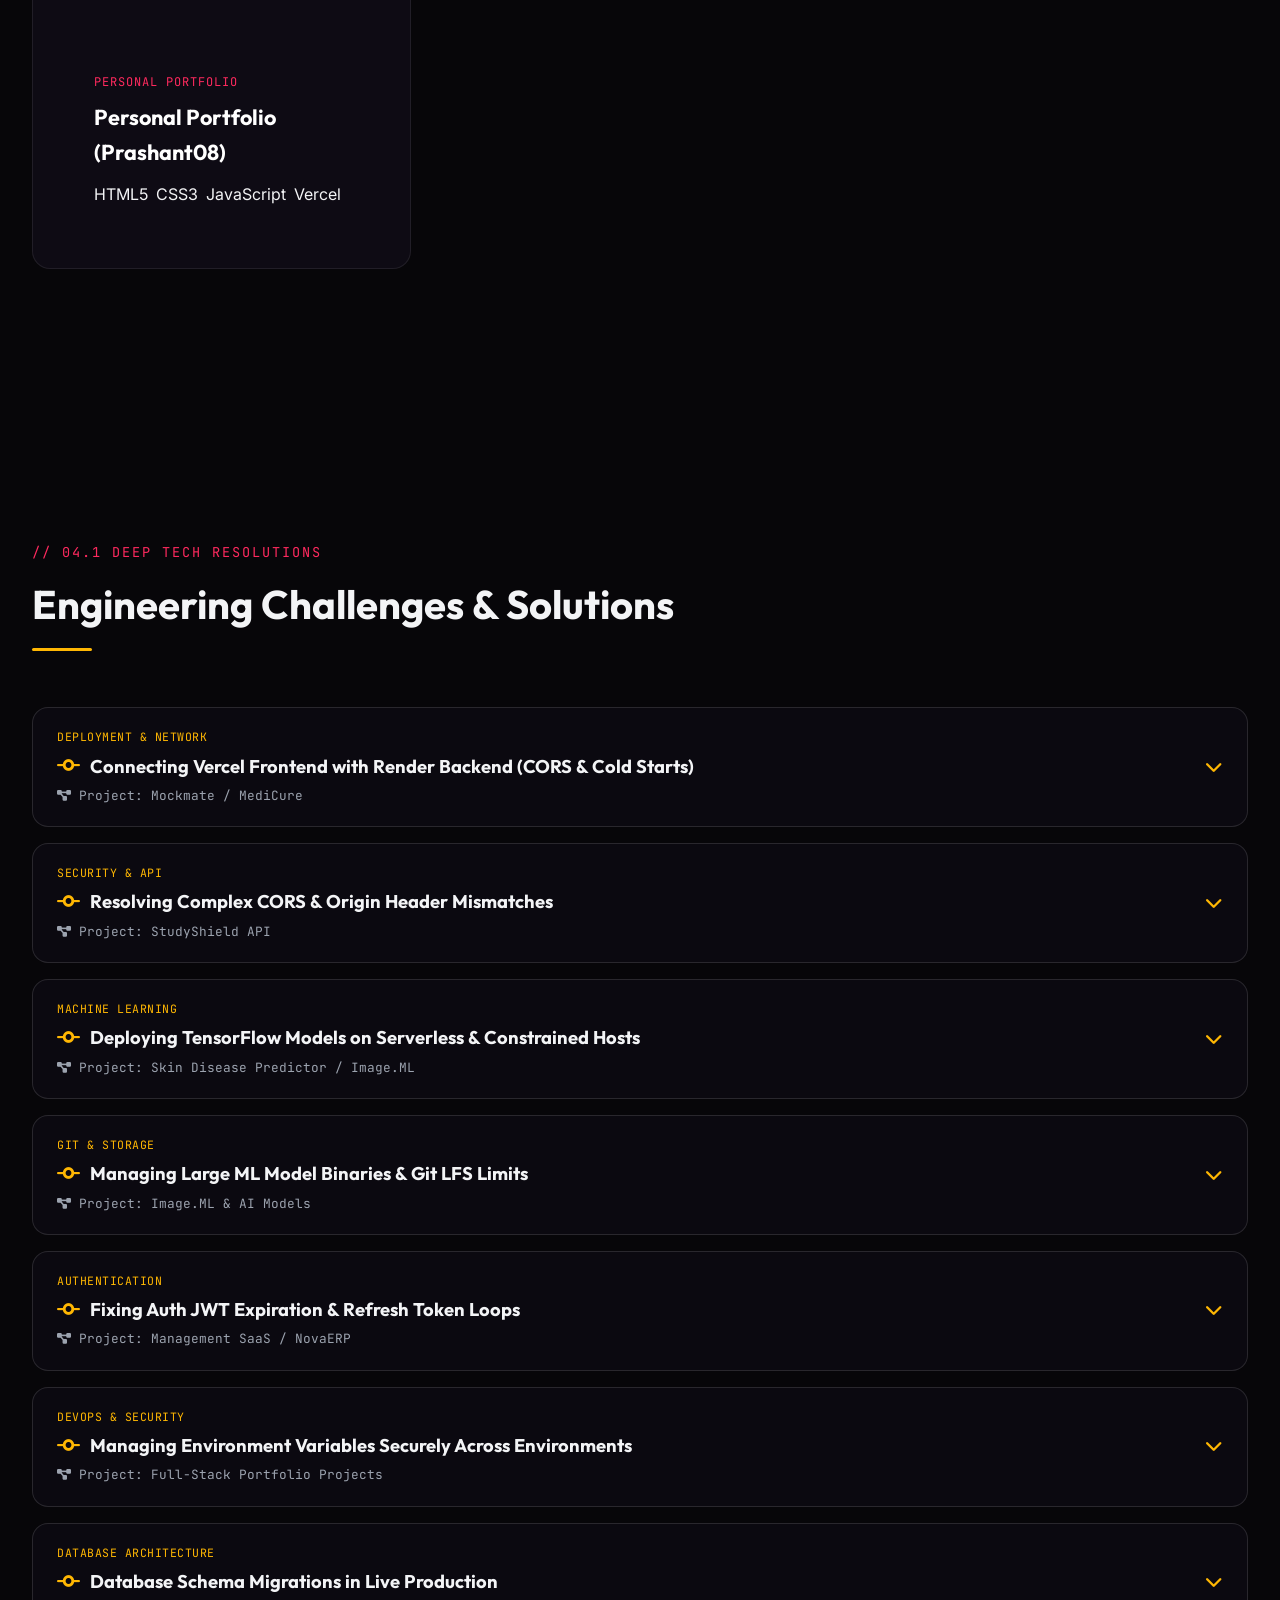
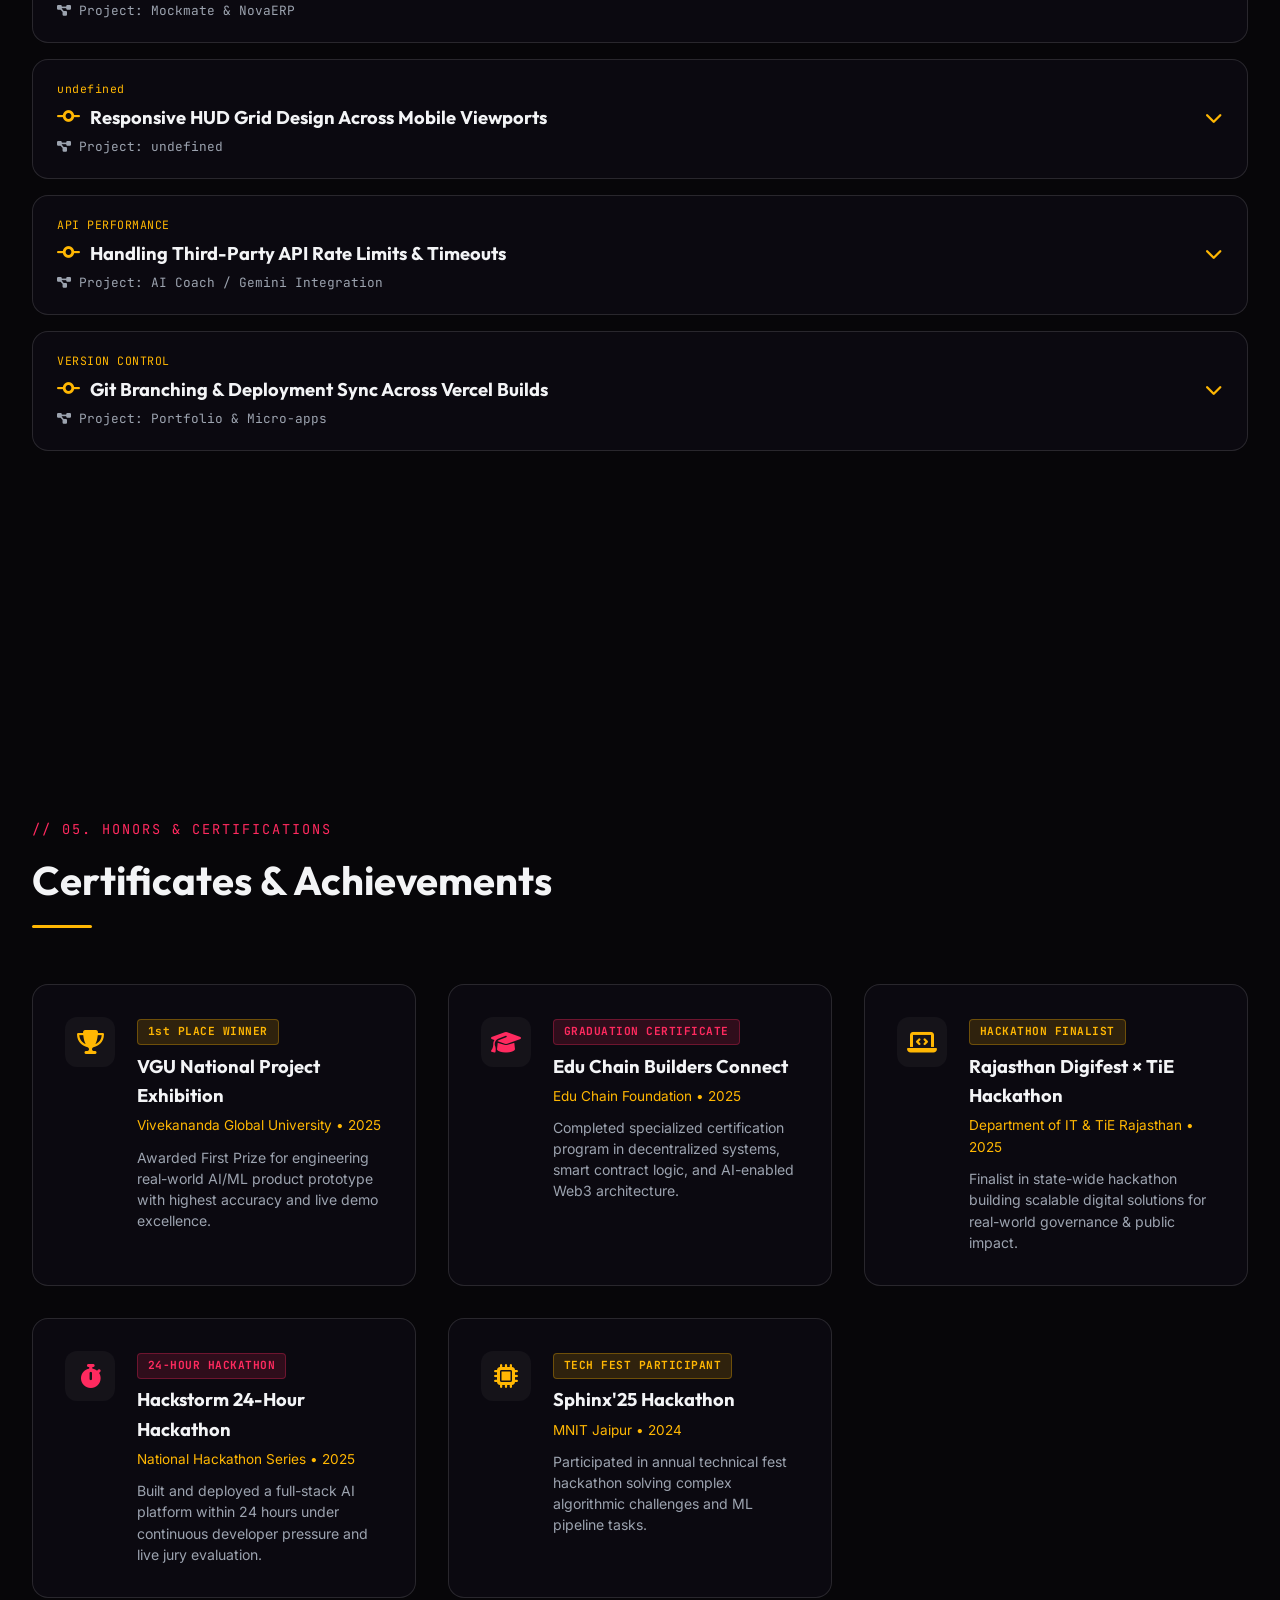
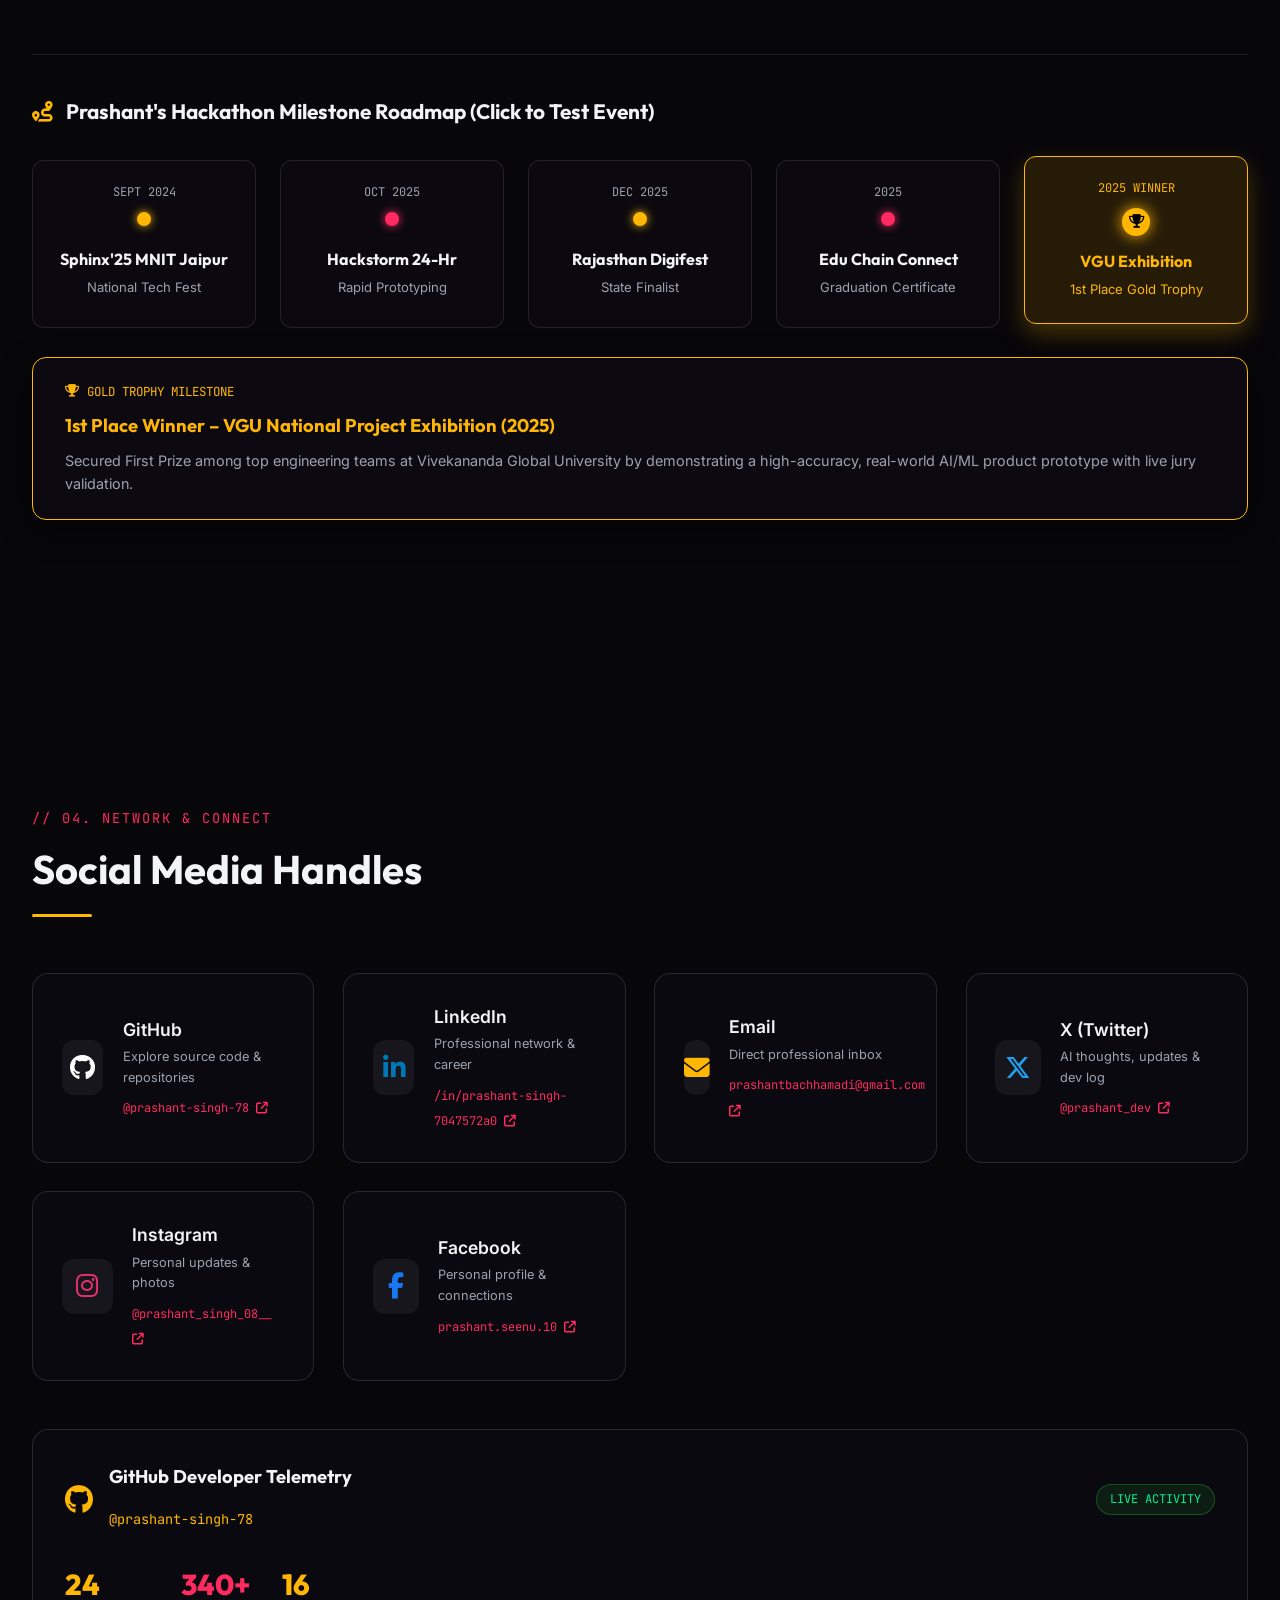
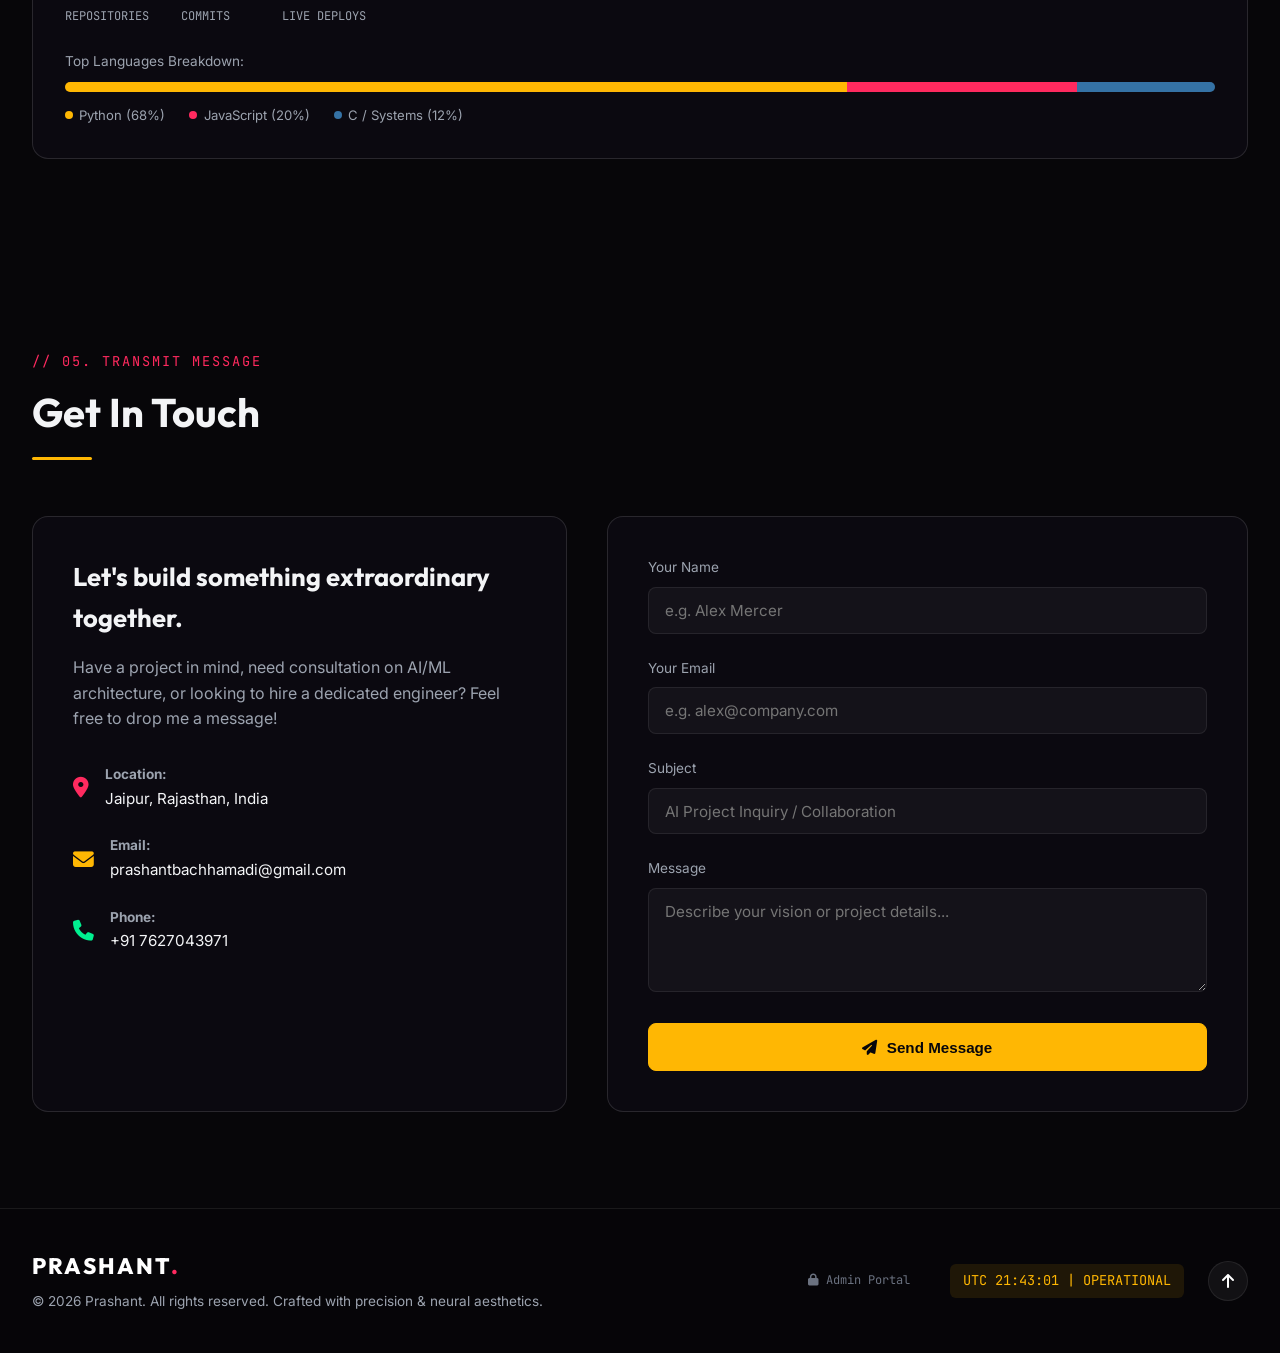
==== commit 825ea5f9: "update portfolio projects and live demo links" ====
--- a/index.html
+++ b/index.html
@@ -1490,7 +1490,7 @@
     <!-- Recruiter Mode Executive Briefing Glassmorphism Modal (Portfolio Theme System) -->
     <div id="p2RecruiterModal" class="p2-cs-modal" style="display: none; position: fixed; top: 0; left: 0; width: 100vw; height: 100vh; background: rgba(7, 6, 9, 0.94); backdrop-filter: blur(20px); -webkit-backdrop-filter: blur(20px); z-index: 999999; align-items: center; justify-content: center; padding: 1rem; box-sizing: border-box;">
         <div class="p2-cs-modal-overlay" onclick="p2ToggleRecruiterMode()" style="position: absolute; top: 0; left: 0; width: 100%; height: 100%;"></div>
-        <div class="p2-cs-modal-content glass-panel" style="position: relative; z-index: 10; width: 100%; max-width: 900px; max-height: 88vh; overflow-y: auto; background: rgba(18, 14, 25, 0.96); border: 1px solid var(--border-glow); box-shadow: 0 0 35px var(--accent-crimson-glow), 0 0 15px var(--accent-gold-glow); padding: 1.8rem; border-radius: 16px; box-sizing: border-box; display: flex; flex-direction: column; gap: 1.2rem;">
+        <div class="p2-cs-modal-content glass-panel" style="position: relative; z-index: 10; width: 100%; max-width: 900px; max-height: 88vh; overflow-y: auto; background: rgba(18, 14, 25, 0.96); border: 1px solid var(--border-glow); box-shadow: 0 0 35px var(--accent-crimson-glow), 0 0 15px var(--accent-gold-glow); padding: 1.8rem; border-radius: 16px; box-sizing: border-box; display: flex; flex-direction: column; gap: 1.2rem; margin: auto;">
             
             <div style="border-bottom: 1px solid var(--border-color); padding-bottom: 0.8rem; display: flex; justify-content: space-between; align-items: center; flex-wrap: wrap; gap: 0.8rem;">
                 <div style="display: flex; align-items: center; gap: 0.8rem; flex-wrap: wrap;">
@@ -1563,7 +1563,7 @@
     <!-- Resume Customizer Glassmorphism Modal (Portfolio Theme System) -->
     <div id="p2ResumeCustomizerModal" class="p2-cs-modal" style="display: none; position: fixed; top: 0; left: 0; width: 100vw; height: 100vh; background: rgba(7, 6, 9, 0.94); backdrop-filter: blur(20px); -webkit-backdrop-filter: blur(20px); z-index: 999999; align-items: center; justify-content: center; padding: 1rem; box-sizing: border-box;">
         <div class="p2-cs-modal-overlay" onclick="p2CloseResumeCustomizer()" style="position: absolute; top: 0; left: 0; width: 100%; height: 100%;"></div>
-        <div class="p2-cs-modal-content glass-panel" style="position: relative; z-index: 10; width: 100%; max-width: 900px; max-height: 88vh; overflow-y: auto; padding: 1.8rem; background: rgba(18, 14, 25, 0.96); border: 1px solid var(--border-glow); box-shadow: 0 0 35px var(--accent-crimson-glow), 0 0 15px var(--accent-gold-glow); border-radius: 16px; box-sizing: border-box; display: flex; flex-direction: column; gap: 1.2rem;">
+        <div class="p2-cs-modal-content glass-panel" style="position: relative; z-index: 10; width: 100%; max-width: 900px; max-height: 88vh; overflow-y: auto; padding: 1.8rem; background: rgba(18, 14, 25, 0.96); border: 1px solid var(--border-glow); box-shadow: 0 0 35px var(--accent-crimson-glow), 0 0 15px var(--accent-gold-glow); border-radius: 16px; box-sizing: border-box; display: flex; flex-direction: column; gap: 1.2rem; margin: auto;">
             
             <div style="border-bottom: 1px solid var(--border-color); padding-bottom: 1rem; display: flex; justify-content: space-between; align-items: flex-start; flex-wrap: wrap; gap: 0.8rem;">
                 <div>
--- a/style.css
+++ b/style.css
@@ -3567,7 +3567,18 @@
     color: #000;
 }
 
-/* --- Comprehensive Mobile Responsiveness Enhancements --- */
+/* --------------------------------------------------------------------------
+   COMPREHENSIVE 100% MOBILE RESPONSIVENESS SYSTEM
+   -------------------------------------------------------------------------- */
+
+/* Global Anti-Overflow */
+html, body {
+    overflow-x: hidden !important;
+    width: 100% !important;
+    max-width: 100% !important;
+}
+
+/* Breakpoint 1024px & Below */
 @media (max-width: 1024px) {
     .p2-rec-banner-grid {
         grid-template-columns: 1fr;
@@ -3578,35 +3589,147 @@
     }
 
     .p2-arch-flow-grid {
-        grid-template-columns: 1fr;
-    }
-}
-
+        grid-template-columns: 1fr !important;
+        gap: 1.2rem;
+    }
+
+    .p2-arch-nodes-column {
+        display: flex;
+        flex-wrap: wrap;
+        gap: 0.5rem;
+        justify-content: flex-start;
+    }
+
+    .p2-arch-node-item {
+        display: flex;
+        align-items: center;
+        gap: 0.4rem;
+    }
+
+    .p2-arch-arrow {
+        transform: rotate(-90deg);
+        margin: 0;
+    }
+
+    .p2-arch-node {
+        width: auto !important;
+        min-width: 110px;
+        padding: 0.45rem 0.85rem !important;
+        font-size: 0.82rem !important;
+    }
+}
+
+/* Breakpoint 768px (Mobile & Small Tablets) */
 @media (max-width: 768px) {
-    .p2-cs-modal {
-        padding: 0.5rem !important;
-    }
-
-    .p2-cs-modal-content {
-        max-width: 100% !important;
-        max-height: 92vh !important;
-        padding: 1.1rem !important;
-        border-radius: 12px !important;
-        overflow-x: hidden !important;
-    }
-
-    .p2-modal-overlay {
-        padding: 1rem;
+    section {
+        padding: 3.5rem 1rem !important;
+    }
+
+    .section-title {
+        font-size: 1.85rem !important;
+        margin-bottom: 2rem !important;
+    }
+
+    .hero-section {
+        padding: 5.5rem 1rem 3rem 1rem !important;
+        text-align: center;
+    }
+
+    .hero-buttons {
+        flex-direction: column;
+        width: 100%;
+        gap: 0.8rem;
+    }
+
+    .hero-buttons .btn {
+        width: 100%;
+        justify-content: center;
+    }
+
+    .projects-grid {
+        grid-template-columns: 1fr !important;
+        gap: 1.5rem !important;
+    }
+
+    .project-card {
+        margin: 0 !important;
+    }
+
+    .project-img-wrapper {
+        height: 200px !important;
+    }
+
+    .project-actions {
+        flex-direction: column;
+        gap: 0.6rem;
+    }
+
+    .project-actions .btn {
+        width: 100%;
+        justify-content: center;
+    }
+
+    /* Modal Overlays Mobile Adaptations */
+    .p2-modal-overlay, .p2-cs-modal {
+        padding: 0.4rem !important;
+    }
+
+    .p2-modal-content, .p2-cs-modal-content {
+        width: 98vw !important;
+        max-width: 98vw !important;
+        max-height: 94vh !important;
+        padding: 1.2rem 1rem !important;
+        border-radius: 14px !important;
+        box-sizing: border-box !important;
+        margin: auto !important;
     }
 
     .p2-cs-header {
         flex-direction: column;
-        align-items: flex-start;
+        align-items: stretch;
         gap: 1rem;
     }
 
+    .p2-cs-header-actions {
+        width: 100%;
+        display: flex;
+        flex-wrap: wrap;
+        gap: 0.5rem;
+    }
+
+    .p2-cs-header-actions .btn {
+        flex: 1 1 calc(50% - 0.4rem);
+        justify-content: center;
+        text-align: center;
+        font-size: 0.8rem;
+        padding: 0.5rem 0.6rem;
+    }
+
+    .p2-cs-grid-2col, .p2-cs-meta-grid {
+        grid-template-columns: 1fr !important;
+        gap: 1rem !important;
+    }
+
+    .p2-cs-footer-actions {
+        flex-direction: column;
+        gap: 0.8rem;
+    }
+
+    .p2-cs-footer-actions .btn {
+        width: 100%;
+        justify-content: center;
+    }
+
+    .p2-arch-detail-panel {
+        padding: 1rem !important;
+    }
+
+    .p2-arch-img-preview img {
+        height: 180px !important;
+    }
+
     .p2-dash-grid {
-        grid-template-columns: 1fr;
+        grid-template-columns: 1fr !important;
     }
 
     .p2-role-tab {
@@ -3620,19 +3743,22 @@
     #p2CustomResumePreview {
         padding: 1rem !important;
     }
-}
-
+
+    .ai-chat-toggle, .ai-console-toggle {
+        font-size: 0.75rem !important;
+        padding: 0.6rem 0.9rem !important;
+    }
+}
+
+/* Breakpoint 480px (Small Mobile Screens) */
 @media (max-width: 480px) {
-    .p2-cs-modal-content h2 {
-        font-size: 1.4rem !important;
-    }
-
-    .p2-rec-title {
-        font-size: 1.4rem !important;
-    }
-
-    .p2-cs-title {
-        font-size: 1.3rem !important;
+    .p2-cs-modal-content h2, .p2-rec-title, .p2-cs-title {
+        font-size: 1.35rem !important;
+    }
+
+    .p2-cs-header-actions .btn {
+        flex: 1 1 100% !important;
+        width: 100% !important;
     }
 
     .p2-role-tab {
@@ -3651,5 +3777,10 @@
         justify-content: center !important;
         text-align: center !important;
     }
-}
-
+
+    .skills-filter-btn, .projects-filter-btn {
+        padding: 0.4rem 0.7rem !important;
+        font-size: 0.75rem !important;
+    }
+}
+
